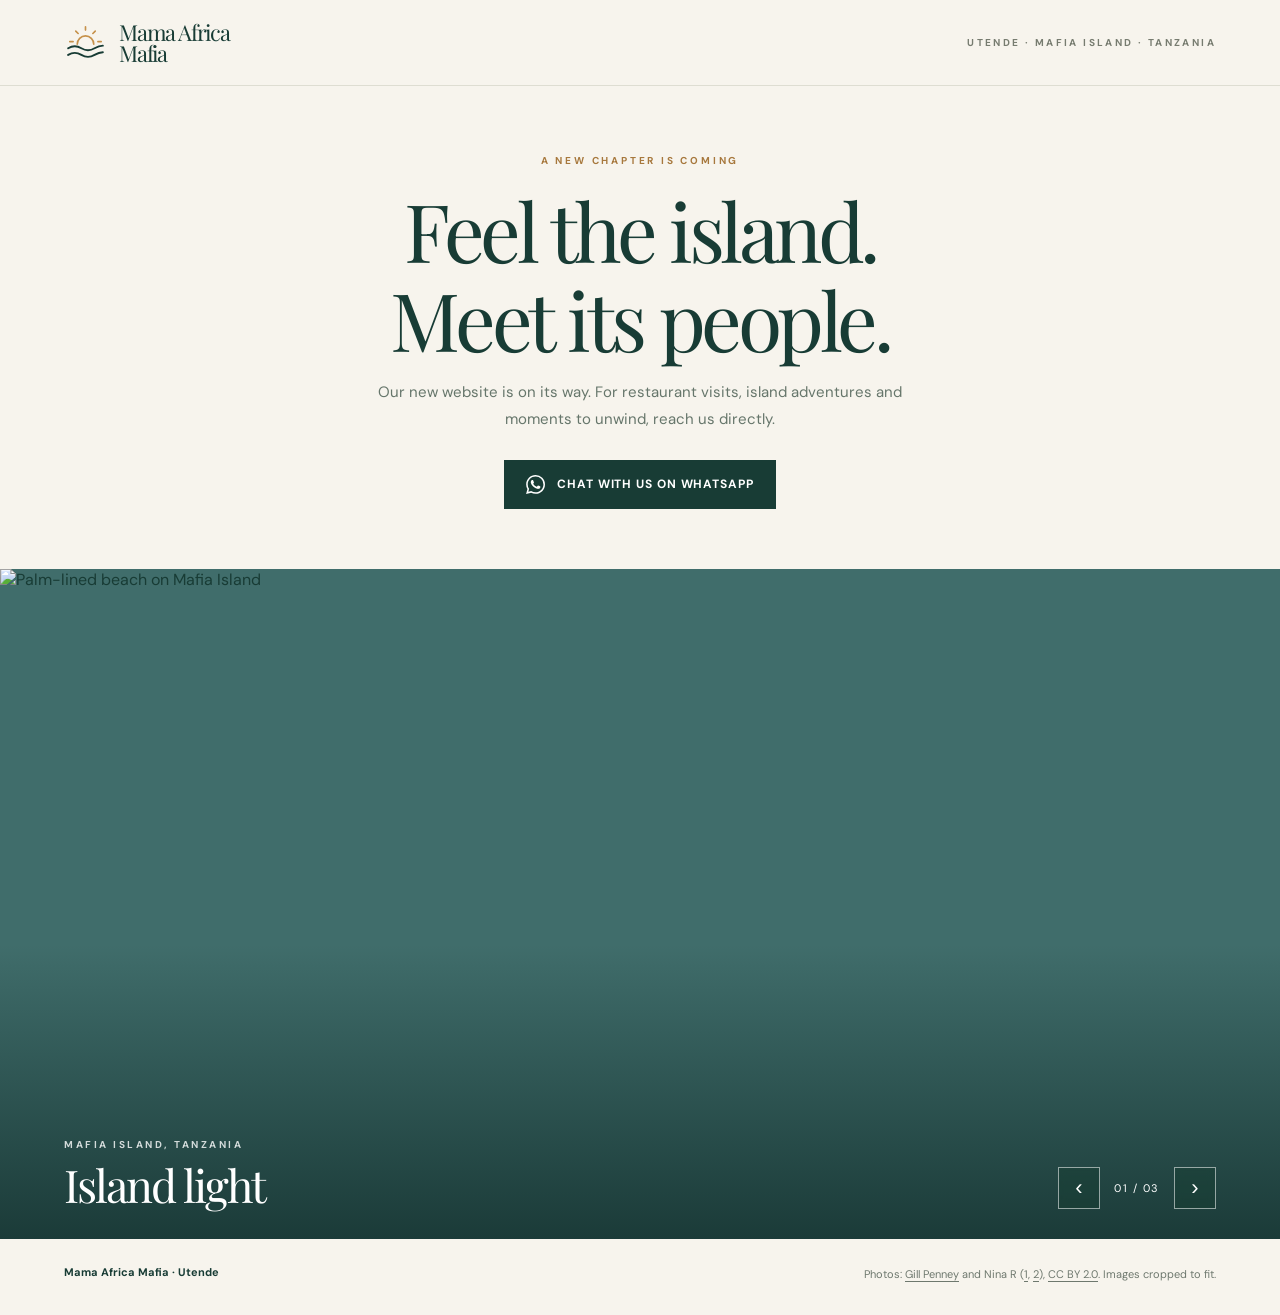
==== index.html @ 669df785 "Refresh coming soon page with Mafia Island gallery" ====
<!doctype html>
<html lang="en"><head>
  <meta charset="utf-8">
  <meta name="viewport" content="width=device-width, initial-scale=1">
  <meta name="theme-color" content="#f7f4ed">
  <meta name="description" content="Mama Africa Mafia is coming soon. Discover a warmer welcome on Mafia Island and contact us directly on WhatsApp.">
  <title>Mama Africa Mafia — Coming soon</title>
  <style>
    @import url('https://fonts.googleapis.com/css2?family=DM+Sans:wght@400;500;600;700&family=Playfair+Display:wght@400;500&display=swap');
    :root{--paper:#f7f4ed;--ink:#183c35;--muted:#66766b;--gold:#c6914a}
    *{box-sizing:border-box}
    html{scroll-behavior:smooth}
    body{margin:0;background:var(--paper);color:var(--ink);font-family:'DM Sans',Arial,sans-serif}
    a{color:inherit}
    .topbar{height:86px;display:flex;align-items:center;justify-content:space-between;padding:0 clamp(22px,5vw,80px);border-bottom:1px solid #deddd2}
    .brand{display:flex;align-items:center;gap:12px;text-decoration:none}
    .brand svg{width:43px;height:43px;flex:none}
    .brand-name{font-family:'Playfair Display',Georgia,serif;font-size:22px;line-height:.92;letter-spacing:-.055em}
    .brand-name span{display:block}
    .top-note{font-size:10px;letter-spacing:.24em;font-weight:700;text-transform:uppercase;color:#777c70}
    .intro{min-height:410px;padding:68px 20px 60px;text-align:center;display:flex;flex-direction:column;align-items:center;justify-content:center}
    .eyebrow{color:#a7783d;text-transform:uppercase;letter-spacing:.28em;font-size:10px;font-weight:700}
    h1{max-width:900px;margin:19px auto 16px;font-family:'Playfair Display',Georgia,serif;font-weight:400;letter-spacing:-.055em;line-height:1.1;font-size:clamp(42px,6.3vw,84px)}
    .intro p{max-width:540px;margin:0;color:var(--muted);font-size:15px;line-height:1.75}
    .cta{display:inline-flex;align-items:center;gap:12px;margin-top:28px;background:var(--ink);color:white;text-decoration:none;padding:15px 22px;font-size:12px;font-weight:700;letter-spacing:.075em;text-transform:uppercase;transition:background .2s,transform .2s}
    .cta:hover,.cta:focus-visible{background:#2d5b4e;transform:translateY(-2px)}
    .cta svg{width:19px;height:19px;fill:currentColor}
    .gallery{position:relative;height:min(67vw,670px);min-height:430px;overflow:hidden;background:#406d6b;isolation:isolate}
    .slide{position:absolute;inset:0;opacity:0;transition:opacity 1.2s ease}
    .slide.is-active{opacity:1;z-index:1}
    .slide img{width:100%;height:100%;display:block;object-fit:cover;object-position:center 48%}
    .slide:first-child img{object-position:center 58%}
    .slide:nth-child(2) img{object-position:center 48%}
    .slide:nth-child(3) img{object-position:center 52%}
    .gallery:after{content:"";position:absolute;z-index:2;inset:0;pointer-events:none;background:linear-gradient(180deg,transparent 56%,rgba(4,28,25,.62) 100%)}
    .gallery-bottom{position:absolute;z-index:3;left:clamp(22px,5vw,80px);right:clamp(22px,5vw,80px);bottom:30px;display:flex;align-items:end;justify-content:space-between;gap:20px;color:white}
    .caption-label{display:block;font-size:10px;text-transform:uppercase;letter-spacing:.25em;font-weight:700;opacity:.8;margin-bottom:9px}
    .caption-title{font-family:'Playfair Display',Georgia,serif;font-size:clamp(25px,4vw,45px);line-height:1.08;letter-spacing:-.045em}
    .controls{display:flex;align-items:center;gap:10px}
    .controls button{border:1px solid #ffffff8a;background:#12392c50;color:white;backdrop-filter:blur(4px);cursor:pointer;width:42px;height:42px;display:grid;place-items:center;font-size:22px;line-height:1;transition:background .2s}
    .controls button:hover,.controls button:focus-visible{background:#fff;color:var(--ink)}
    .count{font-size:11px;letter-spacing:.14em;min-width:54px;text-align:center}
    .footer{padding:26px clamp(22px,5vw,80px) 31px;display:flex;justify-content:space-between;gap:16px;flex-wrap:wrap;font-size:11px;color:#6e786e}
    .footer strong{color:var(--ink);font-weight:700}
    .credits{max-width:720px;text-align:right;line-height:1.7}
    .credits a{text-decoration:underline;text-underline-offset:3px}
    @media(max-width:650px){.topbar{height:74px}.brand svg{width:37px;height:37px}.brand-name{font-size:19px}.top-note{display:none}.intro{min-height:380px;padding:54px 22px}.intro p{font-size:14px}.gallery{height:55vh;min-height:390px}.gallery-bottom{bottom:22px}.controls{gap:5px}.controls button{width:36px;height:36px}.count{min-width:43px}.footer{padding-block:22px}.credits{text-align:left}}
    @media(prefers-reduced-motion:reduce){html{scroll-behavior:auto}.slide,.cta{transition:none}}
  </style>
</head>
<body>
  <header class="topbar">
    <a class="brand" href="#top" aria-label="Mama Africa Mafia home">
      <svg viewBox="0 0 52 52" aria-hidden="true" fill="none" xmlns="http://www.w3.org/2000/svg">
        <path d="M26 7v4M14.2 12.2l2.9 2.9M37.8 12.2l-2.9 2.9M7 25h4M41 25h4" stroke="#C6914A" stroke-width="2" stroke-linecap="round"></path>
        <path d="M16 28a10 10 0 0 1 20 0" stroke="#C6914A" stroke-width="2" stroke-linecap="round"></path>
        <path d="M5 33c5.3-3.2 10.7-3.2 16 0s10.7 3.2 16 0 8.7-3.2 10-3.2M5 41c5.3-3.2 10.7-3.2 16 0s10.7 3.2 16 0 8.7-3.2 10-3.2" stroke="#183C35" stroke-width="2.3" stroke-linecap="round"></path>
      </svg>
      <span class="brand-name"><span>Mama Africa</span><span>Mafia</span></span>
    </a>
    <div class="top-note">Utende · Mafia Island · Tanzania</div>
  </header>
  <main id="top">
    <section class="intro" aria-labelledby="main-title">
      <span class="eyebrow">A new chapter is coming</span>
      <h1 id="main-title">Feel the island.<br>Meet its people.</h1>
      <p>Our new website is on its way. For restaurant visits, island adventures and moments to unwind, reach us directly.</p>
      <a class="cta" href="https://wa.me/255692844498?text=Hello%20Mama%20Africa%20Mafia%2C%20I%27d%20like%20to%20know%20more." target="_blank" rel="noopener noreferrer">
        <svg viewBox="0 0 24 24" aria-hidden="true"><path d="M20.52 3.48A11.83 11.83 0 0 0 12.1 0C5.55 0 .22 5.33.22 11.88c0 2.09.55 4.13 1.59 5.93L.12 24l6.34-1.66a11.9 11.9 0 0 0 5.64 1.43h.01c6.55 0 11.88-5.33 11.88-11.88 0-3.17-1.24-6.15-3.47-8.4ZM12.1 21.75h-.01a9.9 9.9 0 0 1-5.04-1.38l-.36-.21-3.76.99 1-3.67-.24-.38a9.86 9.86 0 0 1-1.51-5.22c0-5.47 4.45-9.92 9.93-9.92a9.85 9.85 0 0 1 7.02 2.91 9.85 9.85 0 0 1 2.9 7.02c0 5.47-4.45 9.92-9.93 9.92Zm5.45-7.43c-.3-.15-1.77-.87-2.05-.97-.27-.1-.47-.15-.67.15-.2.3-.77.97-.95 1.17-.18.2-.35.22-.65.07-.3-.15-1.26-.46-2.4-1.46-.89-.79-1.49-1.77-1.67-2.07-.18-.3-.02-.46.14-.61.14-.14.3-.35.45-.52.15-.18.2-.3.3-.5.1-.2.05-.38-.02-.53-.08-.15-.67-1.62-.92-2.22-.24-.58-.49-.5-.67-.51l-.57-.01c-.2 0-.52.08-.79.38s-1.04 1.02-1.04 2.49 1.07 2.89 1.22 3.09c.15.2 2.1 3.21 5.1 4.5.71.31 1.27.49 1.7.63.71.23 1.36.2 1.87.12.57-.08 1.77-.72 2.02-1.42.25-.7.25-1.3.18-1.42-.08-.13-.28-.2-.58-.35Z"></path></svg>
        Chat with us on WhatsApp
      </a>
    </section>
    <section class="gallery" aria-label="Mafia Island photo gallery" id="gallery">
      <div class="slide is-active"><img src="https://thumb.wikimedia.org/wikipedia/commons/thumb/2/26/Mafia_Island%2C_Tanzania.jpg/1280px-Mafia_Island%2C_Tanzania.jpg" alt="Palm-lined beach on Mafia Island" fetchpriority="high"></div>
      <div class="slide"><img src="https://thumb.wikimedia.org/wikipedia/commons/thumb/2/2e/Mafia_Island_%2851554991378%29.jpg/1280px-Mafia_Island_%2851554991378%29.jpg" alt="Coast of Mafia Island at Chole Shamba" loading="lazy"></div>
      <div class="slide"><img src="https://thumb.wikimedia.org/wikipedia/commons/thumb/e/e7/Mafia_Island%2C_Tanzania_%2851555487539%29.jpg/1280px-Mafia_Island%2C_Tanzania_%2851555487539%29.jpg" alt="Landscape on Mafia Island" loading="lazy"></div>
      <div class="gallery-bottom">
        <div><span class="caption-label">Mafia Island, Tanzania</span><span class="caption-title" id="slide-caption">Island light</span></div>
        <div class="controls" aria-label="Photo controls"><button type="button" id="prev" aria-label="Previous photo">‹</button><span class="count" id="slide-count">01 / 03</span><button type="button" id="next" aria-label="Next photo">›</button></div>
      </div>
    </section>
  </main>
  <footer class="footer">
    <strong>Mama Africa Mafia · Utende</strong>
    <span class="credits">Photos: <a href="https://commons.wikimedia.org/wiki/File:Mafia_Island,_Tanzania.jpg" target="_blank" rel="noopener noreferrer">Gill Penney</a> and Nina R (<a href="https://commons.wikimedia.org/wiki/File:Mafia_Island_(51554991378).jpg" target="_blank" rel="noopener noreferrer">1</a>, <a href="https://commons.wikimedia.org/wiki/File:Mafia_Island,_Tanzania_(51555487539).jpg" target="_blank" rel="noopener noreferrer">2</a>), <a href="https://creativecommons.org/licenses/by/2.0/" target="_blank" rel="noopener noreferrer">CC BY 2.0</a>. Images cropped to fit.</span>
  </footer>
  <script>
    const slides = [...document.querySelectorAll('.slide')];
    const titles = ['Island light', 'A place to slow down', 'The island awaits'];
    const caption = document.getElementById('slide-caption');
    const count = document.getElementById('slide-count');
    const gallery = document.getElementById('gallery');
    let current = 0;
    let timer;
    function show(index) {
      current = (index + slides.length) % slides.length;
      slides.forEach((slide, i) => slide.classList.toggle('is-active', i === current));
      caption.textContent = titles[current];
      count.textContent = `${String(current + 1).padStart(2, '0')} / 03`;
    }
    function play() {
      clearInterval(timer);
      if (!window.matchMedia('(prefers-reduced-motion: reduce)').matches && !document.hidden) timer = setInterval(() => show(current + 1), 5500);
    }
    document.getElementById('prev').addEventListener('click', () => { show(current - 1); play(); });
    document.getElementById('next').addEventListener('click', () => { show(current + 1); play(); });
    gallery.addEventListener('mouseenter', () => clearInterval(timer));
    gallery.addEventListener('mouseleave', play);
    document.addEventListener('visibilitychange', play);
    play();
  </script>


</body></html>
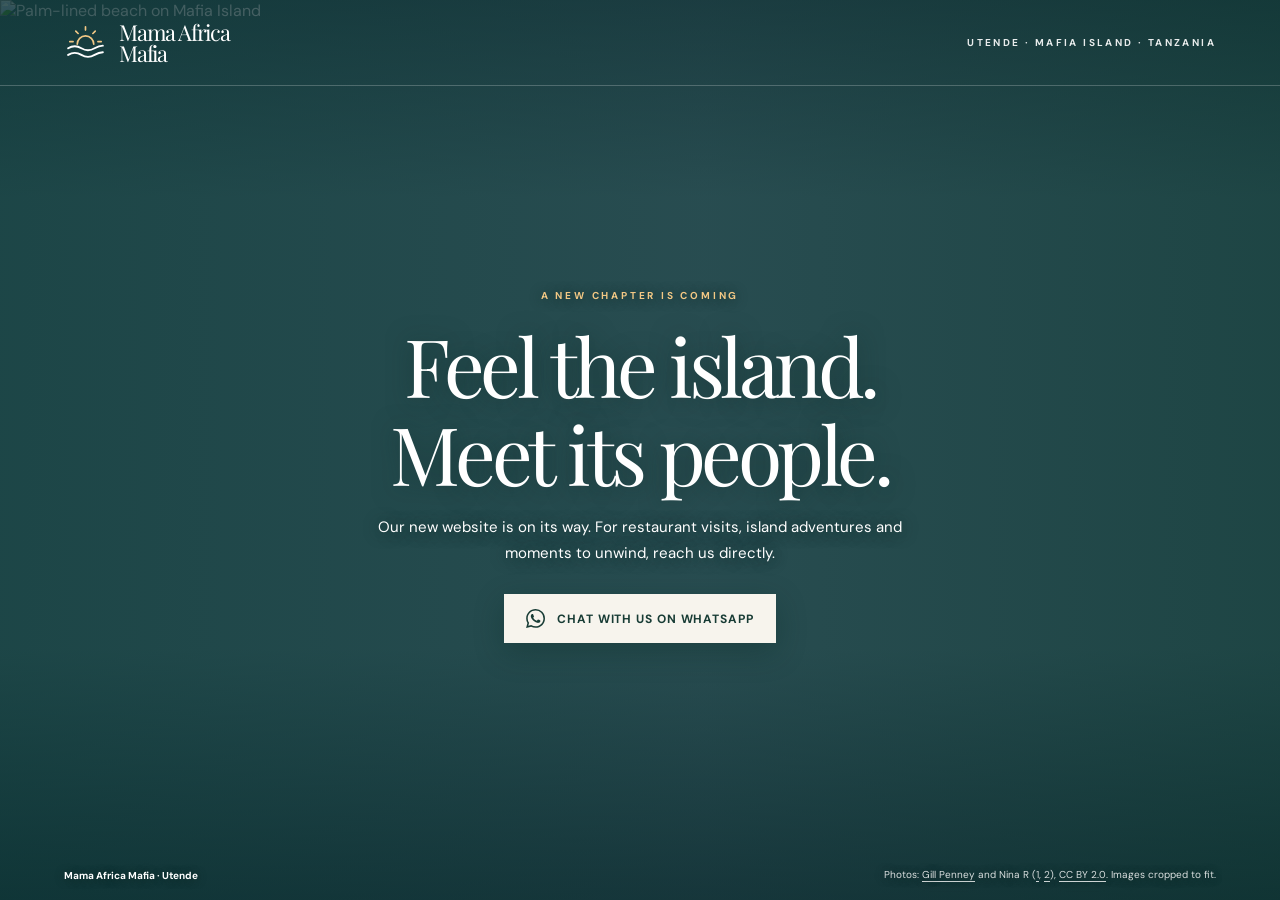
==== commit 4cca181d: "Place coming soon text over fullscreen island photos" ====
--- a/index.html
+++ b/index.html
@@ -7,48 +7,47 @@
   <title>Mama Africa Mafia — Coming soon</title>
   <style>
     @import url('https://fonts.googleapis.com/css2?family=DM+Sans:wght@400;500;600;700&family=Playfair+Display:wght@400;500&display=swap');
-    :root{--paper:#f7f4ed;--ink:#183c35;--muted:#66766b;--gold:#c6914a}
+    :root{--paper:#f7f4ed;--ink:#183c35;--gold:#c6914a}
     *{box-sizing:border-box}
-    html{scroll-behavior:smooth}
-    body{margin:0;background:var(--paper);color:var(--ink);font-family:'DM Sans',Arial,sans-serif}
+    html,body{height:100%;overflow:hidden}
+    body{margin:0;background:#183c35;color:#fff;font-family:'DM Sans',Arial,sans-serif}
     a{color:inherit}
-    .topbar{height:86px;display:flex;align-items:center;justify-content:space-between;padding:0 clamp(22px,5vw,80px);border-bottom:1px solid #deddd2}
+    .page{position:relative;height:100vh;height:100dvh;min-height:0;overflow:hidden;isolation:isolate}
+    .topbar{position:absolute;z-index:4;top:0;left:0;right:0;height:86px;display:flex;align-items:center;justify-content:space-between;padding:0 clamp(22px,5vw,80px);border-bottom:1px solid #ffffff38}
     .brand{display:flex;align-items:center;gap:12px;text-decoration:none}
     .brand svg{width:43px;height:43px;flex:none}
+    .brand svg path{stroke:#fff}
+    .brand svg path:nth-child(-n+2){stroke:#f2c885}
     .brand-name{font-family:'Playfair Display',Georgia,serif;font-size:22px;line-height:.92;letter-spacing:-.055em}
     .brand-name span{display:block}
-    .top-note{font-size:10px;letter-spacing:.24em;font-weight:700;text-transform:uppercase;color:#777c70}
-    .intro{min-height:410px;padding:68px 20px 60px;text-align:center;display:flex;flex-direction:column;align-items:center;justify-content:center}
-    .eyebrow{color:#a7783d;text-transform:uppercase;letter-spacing:.28em;font-size:10px;font-weight:700}
-    h1{max-width:900px;margin:19px auto 16px;font-family:'Playfair Display',Georgia,serif;font-weight:400;letter-spacing:-.055em;line-height:1.1;font-size:clamp(42px,6.3vw,84px)}
-    .intro p{max-width:540px;margin:0;color:var(--muted);font-size:15px;line-height:1.75}
-    .cta{display:inline-flex;align-items:center;gap:12px;margin-top:28px;background:var(--ink);color:white;text-decoration:none;padding:15px 22px;font-size:12px;font-weight:700;letter-spacing:.075em;text-transform:uppercase;transition:background .2s,transform .2s}
-    .cta:hover,.cta:focus-visible{background:#2d5b4e;transform:translateY(-2px)}
+    .top-note{font-size:10px;letter-spacing:.24em;font-weight:700;text-transform:uppercase;color:#fff;opacity:.9}
+    .intro{position:absolute;z-index:3;inset:86px 0 54px;padding:20px;display:flex;flex-direction:column;align-items:center;justify-content:center;text-align:center}
+    .eyebrow{color:#f2c885;text-transform:uppercase;letter-spacing:.28em;font-size:10px;font-weight:700;text-shadow:0 1px 12px #102a26}
+    h1{max-width:900px;margin:19px auto 16px;font-family:'Playfair Display',Georgia,serif;font-weight:400;letter-spacing:-.055em;line-height:1.1;font-size:clamp(42px,6.3vw,84px);text-shadow:0 2px 24px #102a2680}
+    .intro p{max-width:540px;margin:0;color:#fff;font-size:15px;line-height:1.75;text-shadow:0 1px 15px #102a26}
+    .cta{display:inline-flex;align-items:center;gap:12px;margin-top:28px;background:var(--paper);color:var(--ink);text-decoration:none;padding:15px 22px;font-size:12px;font-weight:700;letter-spacing:.075em;text-transform:uppercase;transition:background .2s,transform .2s;box-shadow:0 9px 30px #09292455}
+    .cta:hover,.cta:focus-visible{background:#fff;transform:translateY(-2px)}
     .cta svg{width:19px;height:19px;fill:currentColor}
-    .gallery{position:relative;height:min(67vw,670px);min-height:430px;overflow:hidden;background:#406d6b;isolation:isolate}
+    .gallery{position:absolute;inset:0;z-index:0;overflow:hidden;background:#406d6b}
     .slide{position:absolute;inset:0;opacity:0;transition:opacity 1.2s ease}
     .slide.is-active{opacity:1;z-index:1}
     .slide img{width:100%;height:100%;display:block;object-fit:cover;object-position:center 48%}
     .slide:first-child img{object-position:center 58%}
     .slide:nth-child(2) img{object-position:center 48%}
     .slide:nth-child(3) img{object-position:center 52%}
-    .gallery:after{content:"";position:absolute;z-index:2;inset:0;pointer-events:none;background:linear-gradient(180deg,transparent 56%,rgba(4,28,25,.62) 100%)}
-    .gallery-bottom{position:absolute;z-index:3;left:clamp(22px,5vw,80px);right:clamp(22px,5vw,80px);bottom:30px;display:flex;align-items:end;justify-content:space-between;gap:20px;color:white}
-    .caption-label{display:block;font-size:10px;text-transform:uppercase;letter-spacing:.25em;font-weight:700;opacity:.8;margin-bottom:9px}
-    .caption-title{font-family:'Playfair Display',Georgia,serif;font-size:clamp(25px,4vw,45px);line-height:1.08;letter-spacing:-.045em}
-    .controls{display:flex;align-items:center;gap:10px}
-    .controls button{border:1px solid #ffffff8a;background:#12392c50;color:white;backdrop-filter:blur(4px);cursor:pointer;width:42px;height:42px;display:grid;place-items:center;font-size:22px;line-height:1;transition:background .2s}
-    .controls button:hover,.controls button:focus-visible{background:#fff;color:var(--ink)}
-    .count{font-size:11px;letter-spacing:.14em;min-width:54px;text-align:center}
-    .footer{padding:26px clamp(22px,5vw,80px) 31px;display:flex;justify-content:space-between;gap:16px;flex-wrap:wrap;font-size:11px;color:#6e786e}
-    .footer strong{color:var(--ink);font-weight:700}
-    .credits{max-width:720px;text-align:right;line-height:1.7}
+    .gallery:after{content:"";position:absolute;z-index:2;inset:0;pointer-events:none;background:linear-gradient(90deg,#082f32a1,#102c3680 55%,#092d2d9e),linear-gradient(180deg,#06242470,transparent 22%,transparent 72%,#0624249e)}
+    .footer{position:absolute;z-index:4;bottom:0;left:0;right:0;padding:13px clamp(22px,5vw,80px) 18px;display:flex;justify-content:space-between;align-items:end;gap:16px;flex-wrap:wrap;font-size:10px;color:#ffffffd9;text-shadow:0 1px 9px #102a26}
+    .footer strong{color:#fff;font-weight:700}
+    .credits{max-width:720px;text-align:right;line-height:1.5}
     .credits a{text-decoration:underline;text-underline-offset:3px}
-    @media(max-width:650px){.topbar{height:74px}.brand svg{width:37px;height:37px}.brand-name{font-size:19px}.top-note{display:none}.intro{min-height:380px;padding:54px 22px}.intro p{font-size:14px}.gallery{height:55vh;min-height:390px}.gallery-bottom{bottom:22px}.controls{gap:5px}.controls button{width:36px;height:36px}.count{min-width:43px}.footer{padding-block:22px}.credits{text-align:left}}
-    @media(prefers-reduced-motion:reduce){html{scroll-behavior:auto}.slide,.cta{transition:none}}
+    @media(max-width:650px){.topbar{height:72px}.brand svg{width:37px;height:37px}.brand-name{font-size:19px}.top-note{display:none}.intro{inset:72px 0 74px;padding:16px 22px}.intro p{font-size:14px}.cta{font-size:11px;padding:14px 16px}.slide img{object-position:58% center}.footer{padding:10px 20px 15px;font-size:9px;gap:5px}.credits{text-align:left}}
+    @media(max-height:650px){.topbar{height:66px}.intro{inset:66px 0 54px}.eyebrow{font-size:9px}h1{font-size:clamp(34px,6vw,62px);margin:10px auto}.intro p{font-size:13px;line-height:1.5}.cta{margin-top:16px;padding:11px 15px}.footer{font-size:9px;padding-bottom:10px}}
+    @media(max-height:520px){.footer{display:none}.intro{inset:60px 0 0}h1{font-size:clamp(30px,5vw,50px)}}
+    @media(prefers-reduced-motion:reduce){.slide,.cta{transition:none}}
   </style>
 </head>
 <body>
+  <div class="page">
   <header class="topbar">
     <a class="brand" href="#top" aria-label="Mama Africa Mafia home">
       <svg viewBox="0 0 52 52" aria-hidden="true" fill="none" xmlns="http://www.w3.org/2000/svg">
@@ -72,40 +71,27 @@
     </section>
     <section class="gallery" aria-label="Mafia Island photo gallery" id="gallery">
       <div class="slide is-active"><img src="https://thumb.wikimedia.org/wikipedia/commons/thumb/2/26/Mafia_Island%2C_Tanzania.jpg/1280px-Mafia_Island%2C_Tanzania.jpg" alt="Palm-lined beach on Mafia Island" fetchpriority="high"></div>
-      <div class="slide"><img src="https://thumb.wikimedia.org/wikipedia/commons/thumb/2/2e/Mafia_Island_%2851554991378%29.jpg/1280px-Mafia_Island_%2851554991378%29.jpg" alt="Coast of Mafia Island at Chole Shamba" loading="lazy"></div>
-      <div class="slide"><img src="https://thumb.wikimedia.org/wikipedia/commons/thumb/e/e7/Mafia_Island%2C_Tanzania_%2851555487539%29.jpg/1280px-Mafia_Island%2C_Tanzania_%2851555487539%29.jpg" alt="Landscape on Mafia Island" loading="lazy"></div>
-      <div class="gallery-bottom">
-        <div><span class="caption-label">Mafia Island, Tanzania</span><span class="caption-title" id="slide-caption">Island light</span></div>
-        <div class="controls" aria-label="Photo controls"><button type="button" id="prev" aria-label="Previous photo">‹</button><span class="count" id="slide-count">01 / 03</span><button type="button" id="next" aria-label="Next photo">›</button></div>
-      </div>
+      <div class="slide"><img src="https://thumb.wikimedia.org/wikipedia/commons/thumb/2/2e/Mafia_Island_%2851554991378%29.jpg/1280px-Mafia_Island_%2851554991378%29.jpg" alt="Coast of Mafia Island at Chole Shamba" loading="eager"></div>
+      <div class="slide"><img src="https://thumb.wikimedia.org/wikipedia/commons/thumb/e/e7/Mafia_Island%2C_Tanzania_%2851555487539%29.jpg/1280px-Mafia_Island%2C_Tanzania_%2851555487539%29.jpg" alt="Landscape on Mafia Island" loading="eager"></div>
     </section>
   </main>
   <footer class="footer">
     <strong>Mama Africa Mafia · Utende</strong>
     <span class="credits">Photos: <a href="https://commons.wikimedia.org/wiki/File:Mafia_Island,_Tanzania.jpg" target="_blank" rel="noopener noreferrer">Gill Penney</a> and Nina R (<a href="https://commons.wikimedia.org/wiki/File:Mafia_Island_(51554991378).jpg" target="_blank" rel="noopener noreferrer">1</a>, <a href="https://commons.wikimedia.org/wiki/File:Mafia_Island,_Tanzania_(51555487539).jpg" target="_blank" rel="noopener noreferrer">2</a>), <a href="https://creativecommons.org/licenses/by/2.0/" target="_blank" rel="noopener noreferrer">CC BY 2.0</a>. Images cropped to fit.</span>
   </footer>
+  </div>
   <script>
     const slides = [...document.querySelectorAll('.slide')];
-    const titles = ['Island light', 'A place to slow down', 'The island awaits'];
-    const caption = document.getElementById('slide-caption');
-    const count = document.getElementById('slide-count');
-    const gallery = document.getElementById('gallery');
     let current = 0;
     let timer;
     function show(index) {
       current = (index + slides.length) % slides.length;
       slides.forEach((slide, i) => slide.classList.toggle('is-active', i === current));
-      caption.textContent = titles[current];
-      count.textContent = `${String(current + 1).padStart(2, '0')} / 03`;
     }
     function play() {
       clearInterval(timer);
       if (!window.matchMedia('(prefers-reduced-motion: reduce)').matches && !document.hidden) timer = setInterval(() => show(current + 1), 5500);
     }
-    document.getElementById('prev').addEventListener('click', () => { show(current - 1); play(); });
-    document.getElementById('next').addEventListener('click', () => { show(current + 1); play(); });
-    gallery.addEventListener('mouseenter', () => clearInterval(timer));
-    gallery.addEventListener('mouseleave', play);
     document.addEventListener('visibilitychange', play);
     play();
   </script>
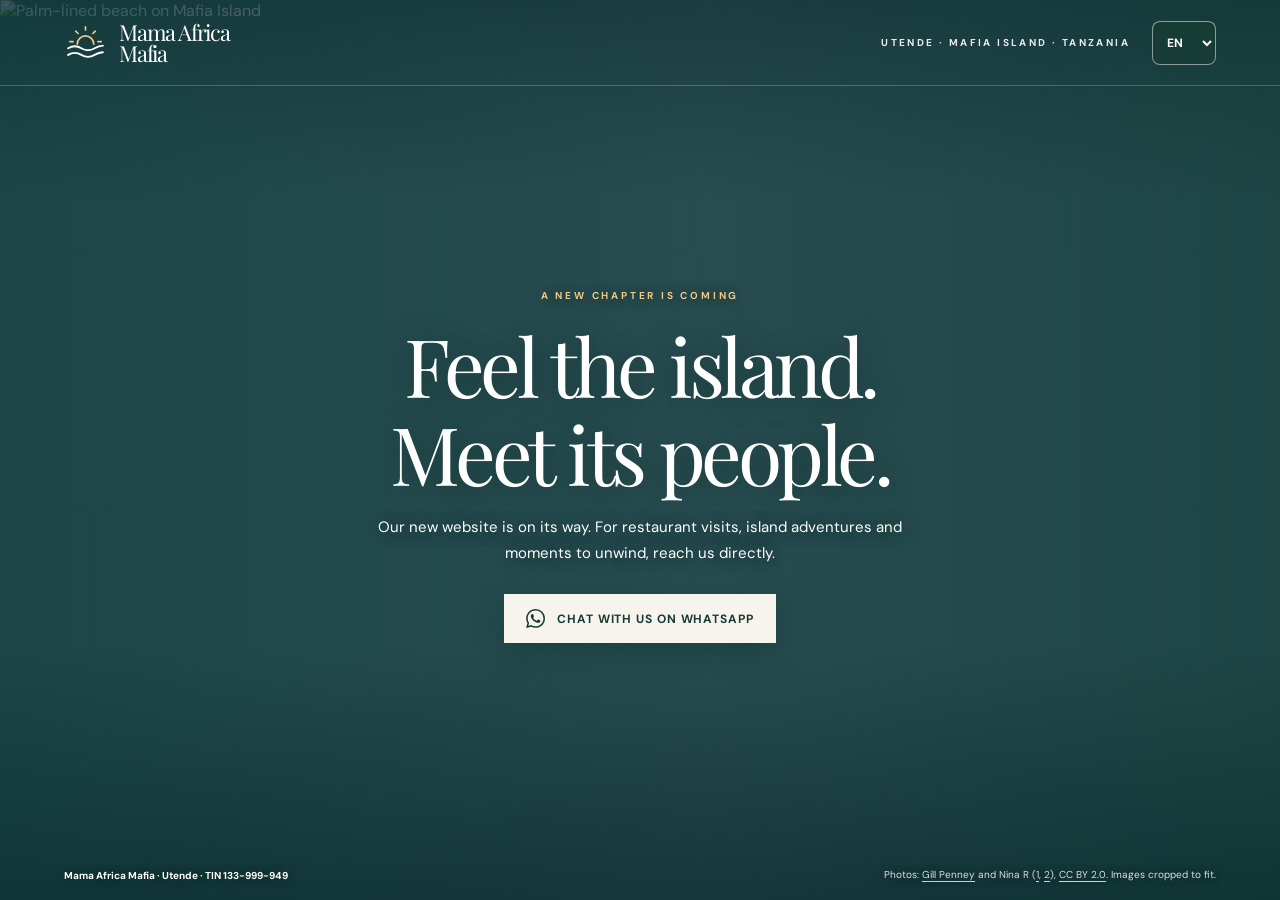
==== commit 23c1b537: "Localize index.html and show Mama Africa TIN" ====
--- a/index.html
+++ b/index.html
@@ -1,100 +1,167 @@
-<!doctype html>
-<html lang="en"><head>
-  <meta charset="utf-8">
-  <meta name="viewport" content="width=device-width, initial-scale=1">
-  <meta name="theme-color" content="#f7f4ed">
-  <meta name="description" content="Mama Africa Mafia is coming soon. Discover a warmer welcome on Mafia Island and contact us directly on WhatsApp.">
-  <title>Mama Africa Mafia — Coming soon</title>
-  <style>
-    @import url('https://fonts.googleapis.com/css2?family=DM+Sans:wght@400;500;600;700&family=Playfair+Display:wght@400;500&display=swap');
-    :root{--paper:#f7f4ed;--ink:#183c35;--gold:#c6914a}
-    *{box-sizing:border-box}
-    html,body{height:100%;overflow:hidden}
-    body{margin:0;background:#183c35;color:#fff;font-family:'DM Sans',Arial,sans-serif}
-    a{color:inherit}
-    .page{position:relative;height:100vh;height:100dvh;min-height:0;overflow:hidden;isolation:isolate}
-    .topbar{position:absolute;z-index:4;top:0;left:0;right:0;height:86px;display:flex;align-items:center;justify-content:space-between;padding:0 clamp(22px,5vw,80px);border-bottom:1px solid #ffffff38}
-    .brand{display:flex;align-items:center;gap:12px;text-decoration:none}
-    .brand svg{width:43px;height:43px;flex:none}
-    .brand svg path{stroke:#fff}
-    .brand svg path:nth-child(-n+2){stroke:#f2c885}
-    .brand-name{font-family:'Playfair Display',Georgia,serif;font-size:22px;line-height:.92;letter-spacing:-.055em}
-    .brand-name span{display:block}
-    .top-note{font-size:10px;letter-spacing:.24em;font-weight:700;text-transform:uppercase;color:#fff;opacity:.9}
-    .intro{position:absolute;z-index:3;inset:86px 0 54px;padding:20px;display:flex;flex-direction:column;align-items:center;justify-content:center;text-align:center}
-    .eyebrow{color:#f2c885;text-transform:uppercase;letter-spacing:.28em;font-size:10px;font-weight:700;text-shadow:0 1px 12px #102a26}
-    h1{max-width:900px;margin:19px auto 16px;font-family:'Playfair Display',Georgia,serif;font-weight:400;letter-spacing:-.055em;line-height:1.1;font-size:clamp(42px,6.3vw,84px);text-shadow:0 2px 24px #102a2680}
-    .intro p{max-width:540px;margin:0;color:#fff;font-size:15px;line-height:1.75;text-shadow:0 1px 15px #102a26}
-    .cta{display:inline-flex;align-items:center;gap:12px;margin-top:28px;background:var(--paper);color:var(--ink);text-decoration:none;padding:15px 22px;font-size:12px;font-weight:700;letter-spacing:.075em;text-transform:uppercase;transition:background .2s,transform .2s;box-shadow:0 9px 30px #09292455}
-    .cta:hover,.cta:focus-visible{background:#fff;transform:translateY(-2px)}
-    .cta svg{width:19px;height:19px;fill:currentColor}
-    .gallery{position:absolute;inset:0;z-index:0;overflow:hidden;background:#406d6b}
-    .slide{position:absolute;inset:0;opacity:0;transition:opacity 1.2s ease}
-    .slide.is-active{opacity:1;z-index:1}
-    .slide img{width:100%;height:100%;display:block;object-fit:cover;object-position:center 48%}
-    .slide:first-child img{object-position:center 58%}
-    .slide:nth-child(2) img{object-position:center 48%}
-    .slide:nth-child(3) img{object-position:center 52%}
-    .gallery:after{content:"";position:absolute;z-index:2;inset:0;pointer-events:none;background:linear-gradient(90deg,#082f32a1,#102c3680 55%,#092d2d9e),linear-gradient(180deg,#06242470,transparent 22%,transparent 72%,#0624249e)}
-    .footer{position:absolute;z-index:4;bottom:0;left:0;right:0;padding:13px clamp(22px,5vw,80px) 18px;display:flex;justify-content:space-between;align-items:end;gap:16px;flex-wrap:wrap;font-size:10px;color:#ffffffd9;text-shadow:0 1px 9px #102a26}
-    .footer strong{color:#fff;font-weight:700}
-    .credits{max-width:720px;text-align:right;line-height:1.5}
-    .credits a{text-decoration:underline;text-underline-offset:3px}
-    @media(max-width:650px){.topbar{height:72px}.brand svg{width:37px;height:37px}.brand-name{font-size:19px}.top-note{display:none}.intro{inset:72px 0 74px;padding:16px 22px}.intro p{font-size:14px}.cta{font-size:11px;padding:14px 16px}.slide img{object-position:58% center}.footer{padding:10px 20px 15px;font-size:9px;gap:5px}.credits{text-align:left}}
-    @media(max-height:650px){.topbar{height:66px}.intro{inset:66px 0 54px}.eyebrow{font-size:9px}h1{font-size:clamp(34px,6vw,62px);margin:10px auto}.intro p{font-size:13px;line-height:1.5}.cta{margin-top:16px;padding:11px 15px}.footer{font-size:9px;padding-bottom:10px}}
-    @media(max-height:520px){.footer{display:none}.intro{inset:60px 0 0}h1{font-size:clamp(30px,5vw,50px)}}
-    @media(prefers-reduced-motion:reduce){.slide,.cta{transition:none}}
-  </style>
-</head>
-<body>
-  <div class="page">
-  <header class="topbar">
-    <a class="brand" href="#top" aria-label="Mama Africa Mafia home">
-      <svg viewBox="0 0 52 52" aria-hidden="true" fill="none" xmlns="http://www.w3.org/2000/svg">
-        <path d="M26 7v4M14.2 12.2l2.9 2.9M37.8 12.2l-2.9 2.9M7 25h4M41 25h4" stroke="#C6914A" stroke-width="2" stroke-linecap="round"></path>
-        <path d="M16 28a10 10 0 0 1 20 0" stroke="#C6914A" stroke-width="2" stroke-linecap="round"></path>
-        <path d="M5 33c5.3-3.2 10.7-3.2 16 0s10.7 3.2 16 0 8.7-3.2 10-3.2M5 41c5.3-3.2 10.7-3.2 16 0s10.7 3.2 16 0 8.7-3.2 10-3.2" stroke="#183C35" stroke-width="2.3" stroke-linecap="round"></path>
-      </svg>
-      <span class="brand-name"><span>Mama Africa</span><span>Mafia</span></span>
-    </a>
-    <div class="top-note">Utende · Mafia Island · Tanzania</div>
-  </header>
-  <main id="top">
-    <section class="intro" aria-labelledby="main-title">
-      <span class="eyebrow">A new chapter is coming</span>
-      <h1 id="main-title">Feel the island.<br>Meet its people.</h1>
-      <p>Our new website is on its way. For restaurant visits, island adventures and moments to unwind, reach us directly.</p>
-      <a class="cta" href="https://wa.me/255692844498?text=Hello%20Mama%20Africa%20Mafia%2C%20I%27d%20like%20to%20know%20more." target="_blank" rel="noopener noreferrer">
-        <svg viewBox="0 0 24 24" aria-hidden="true"><path d="M20.52 3.48A11.83 11.83 0 0 0 12.1 0C5.55 0 .22 5.33.22 11.88c0 2.09.55 4.13 1.59 5.93L.12 24l6.34-1.66a11.9 11.9 0 0 0 5.64 1.43h.01c6.55 0 11.88-5.33 11.88-11.88 0-3.17-1.24-6.15-3.47-8.4ZM12.1 21.75h-.01a9.9 9.9 0 0 1-5.04-1.38l-.36-.21-3.76.99 1-3.67-.24-.38a9.86 9.86 0 0 1-1.51-5.22c0-5.47 4.45-9.92 9.93-9.92a9.85 9.85 0 0 1 7.02 2.91 9.85 9.85 0 0 1 2.9 7.02c0 5.47-4.45 9.92-9.93 9.92Zm5.45-7.43c-.3-.15-1.77-.87-2.05-.97-.27-.1-.47-.15-.67.15-.2.3-.77.97-.95 1.17-.18.2-.35.22-.65.07-.3-.15-1.26-.46-2.4-1.46-.89-.79-1.49-1.77-1.67-2.07-.18-.3-.02-.46.14-.61.14-.14.3-.35.45-.52.15-.18.2-.3.3-.5.1-.2.05-.38-.02-.53-.08-.15-.67-1.62-.92-2.22-.24-.58-.49-.5-.67-.51l-.57-.01c-.2 0-.52.08-.79.38s-1.04 1.02-1.04 2.49 1.07 2.89 1.22 3.09c.15.2 2.1 3.21 5.1 4.5.71.31 1.27.49 1.7.63.71.23 1.36.2 1.87.12.57-.08 1.77-.72 2.02-1.42.25-.7.25-1.3.18-1.42-.08-.13-.28-.2-.58-.35Z"></path></svg>
-        Chat with us on WhatsApp
-      </a>
-    </section>
-    <section class="gallery" aria-label="Mafia Island photo gallery" id="gallery">
-      <div class="slide is-active"><img src="https://thumb.wikimedia.org/wikipedia/commons/thumb/2/26/Mafia_Island%2C_Tanzania.jpg/1280px-Mafia_Island%2C_Tanzania.jpg" alt="Palm-lined beach on Mafia Island" fetchpriority="high"></div>
-      <div class="slide"><img src="https://thumb.wikimedia.org/wikipedia/commons/thumb/2/2e/Mafia_Island_%2851554991378%29.jpg/1280px-Mafia_Island_%2851554991378%29.jpg" alt="Coast of Mafia Island at Chole Shamba" loading="eager"></div>
-      <div class="slide"><img src="https://thumb.wikimedia.org/wikipedia/commons/thumb/e/e7/Mafia_Island%2C_Tanzania_%2851555487539%29.jpg/1280px-Mafia_Island%2C_Tanzania_%2851555487539%29.jpg" alt="Landscape on Mafia Island" loading="eager"></div>
-    </section>
-  </main>
-  <footer class="footer">
-    <strong>Mama Africa Mafia · Utende</strong>
-    <span class="credits">Photos: <a href="https://commons.wikimedia.org/wiki/File:Mafia_Island,_Tanzania.jpg" target="_blank" rel="noopener noreferrer">Gill Penney</a> and Nina R (<a href="https://commons.wikimedia.org/wiki/File:Mafia_Island_(51554991378).jpg" target="_blank" rel="noopener noreferrer">1</a>, <a href="https://commons.wikimedia.org/wiki/File:Mafia_Island,_Tanzania_(51555487539).jpg" target="_blank" rel="noopener noreferrer">2</a>), <a href="https://creativecommons.org/licenses/by/2.0/" target="_blank" rel="noopener noreferrer">CC BY 2.0</a>. Images cropped to fit.</span>
-  </footer>
-  </div>
-  <script>
-    const slides = [...document.querySelectorAll('.slide')];
-    let current = 0;
-    let timer;
-    function show(index) {
-      current = (index + slides.length) % slides.length;
-      slides.forEach((slide, i) => slide.classList.toggle('is-active', i === current));
-    }
-    function play() {
-      clearInterval(timer);
-      if (!window.matchMedia('(prefers-reduced-motion: reduce)').matches && !document.hidden) timer = setInterval(() => show(current + 1), 5500);
-    }
-    document.addEventListener('visibilitychange', play);
-    play();
-  </script>
-
-
-</body></html>
+<!doctype html>
+<html lang="en"><head>
+  <meta charset="utf-8">
+  <meta name="viewport" content="width=device-width, initial-scale=1">
+  <meta name="theme-color" content="#f7f4ed">
+  <meta name="description" content="Mama Africa Mafia is coming soon. Discover a warmer welcome on Mafia Island and contact us directly on WhatsApp.">
+  <title>Mama Africa Mafia — Coming soon</title>
+  <style>
+    @import url('https://fonts.googleapis.com/css2?family=DM+Sans:wght@400;500;600;700&family=Playfair+Display:wght@400;500&display=swap');
+    :root{--paper:#f7f4ed;--ink:#183c35;--gold:#c6914a}
+    *{box-sizing:border-box}
+    html,body{height:100%;overflow:hidden}
+    body{margin:0;background:#183c35;color:#fff;font-family:'DM Sans',Arial,sans-serif}
+    a{color:inherit}
+    .page{position:relative;height:100vh;height:100dvh;min-height:0;overflow:hidden;isolation:isolate}
+    .topbar{position:absolute;z-index:4;top:0;left:0;right:0;height:86px;display:flex;align-items:center;justify-content:space-between;padding:0 clamp(22px,5vw,80px);border-bottom:1px solid #ffffff38}
+    .brand{display:flex;align-items:center;gap:12px;text-decoration:none}
+    .brand svg{width:43px;height:43px;flex:none}
+    .brand svg path{stroke:#fff}
+    .brand svg path:nth-child(-n+2){stroke:#f2c885}
+    .brand-name{font-family:'Playfair Display',Georgia,serif;font-size:22px;line-height:.92;letter-spacing:-.055em}
+    .brand-name span{display:block}
+    .top-note{font-size:10px;letter-spacing:.24em;font-weight:700;text-transform:uppercase;color:#fff;opacity:.9}
+    .top-actions{display:flex;align-items:center;gap:22px}
+    .language-picker select{min-width:64px;min-height:44px;padding:8px 10px;border:1px solid #ffffff80;border-radius:8px;background:#183c35dd;color:#fff;font:700 12px 'DM Sans',Arial,sans-serif;cursor:pointer}
+    .language-picker select:focus-visible{outline:3px solid #f2c885;outline-offset:3px}
+    .visually-hidden{position:absolute;width:1px;height:1px;padding:0;margin:-1px;overflow:hidden;clip:rect(0,0,0,0);white-space:nowrap;border:0}
+    .intro{position:absolute;z-index:3;inset:86px 0 54px;padding:20px;display:flex;flex-direction:column;align-items:center;justify-content:center;text-align:center}
+    .eyebrow{color:#f2c885;text-transform:uppercase;letter-spacing:.28em;font-size:10px;font-weight:700;text-shadow:0 1px 12px #102a26}
+    h1{max-width:900px;margin:19px auto 16px;font-family:'Playfair Display',Georgia,serif;font-weight:400;letter-spacing:-.055em;line-height:1.1;font-size:clamp(42px,6.3vw,84px);text-shadow:0 2px 24px #102a2680}
+    .intro p{max-width:540px;margin:0;color:#fff;font-size:15px;line-height:1.75;text-shadow:0 1px 15px #102a26}
+    .cta{display:inline-flex;align-items:center;gap:12px;margin-top:28px;background:var(--paper);color:var(--ink);text-decoration:none;padding:15px 22px;font-size:12px;font-weight:700;letter-spacing:.075em;text-transform:uppercase;transition:background .2s,transform .2s;box-shadow:0 9px 30px #09292455}
+    .cta:hover,.cta:focus-visible{background:#fff;transform:translateY(-2px)}
+    .cta svg{width:19px;height:19px;fill:currentColor}
+    .gallery{position:absolute;inset:0;z-index:0;overflow:hidden;background:#406d6b}
+    .slide{position:absolute;inset:0;opacity:0;transition:opacity 1.2s ease}
+    .slide.is-active{opacity:1;z-index:1}
+    .slide img{width:100%;height:100%;display:block;object-fit:cover;object-position:center 48%}
+    .slide:first-child img{object-position:center 58%}
+    .slide:nth-child(2) img{object-position:center 48%}
+    .slide:nth-child(3) img{object-position:center 52%}
+    .gallery:after{content:"";position:absolute;z-index:2;inset:0;pointer-events:none;background:linear-gradient(90deg,#082f32a1,#102c3680 55%,#092d2d9e),linear-gradient(180deg,#06242470,transparent 22%,transparent 72%,#0624249e)}
+    .footer{position:absolute;z-index:4;bottom:0;left:0;right:0;padding:13px clamp(22px,5vw,80px) 18px;display:flex;justify-content:space-between;align-items:end;gap:16px;flex-wrap:wrap;font-size:10px;color:#ffffffd9;text-shadow:0 1px 9px #102a26}
+    .footer strong{color:#fff;font-weight:700}
+    .credits{max-width:720px;text-align:right;line-height:1.5}
+    .credits a{text-decoration:underline;text-underline-offset:3px}
+    @media(max-width:650px){.topbar{height:72px}.brand svg{width:37px;height:37px}.brand-name{font-size:19px}.top-note{display:none}.intro{inset:72px 0 74px;padding:16px 22px}.intro p{font-size:14px}.cta{font-size:11px;padding:14px 16px}.slide img{object-position:58% center}.footer{padding:10px 20px 15px;font-size:9px;gap:5px}.credits{text-align:left}}
+    @media(max-height:650px){.topbar{height:66px}.intro{inset:66px 0 54px}.eyebrow{font-size:9px}h1{font-size:clamp(34px,6vw,62px);margin:10px auto}.intro p{font-size:13px;line-height:1.5}.cta{margin-top:16px;padding:11px 15px}.footer{font-size:9px;padding-bottom:10px}}
+    @media(max-height:520px){.footer{display:none}.intro{inset:60px 0 0}h1{font-size:clamp(30px,5vw,50px)}}
+    @media(prefers-reduced-motion:reduce){.slide,.cta{transition:none}}
+  </style>
+</head>
+<body>
+  <div class="page">
+  <header class="topbar">
+    <a class="brand" href="#top" aria-label="Mama Africa Mafia home">
+      <svg viewBox="0 0 52 52" aria-hidden="true" fill="none" xmlns="http://www.w3.org/2000/svg">
+        <path d="M26 7v4M14.2 12.2l2.9 2.9M37.8 12.2l-2.9 2.9M7 25h4M41 25h4" stroke="#C6914A" stroke-width="2" stroke-linecap="round"></path>
+        <path d="M16 28a10 10 0 0 1 20 0" stroke="#C6914A" stroke-width="2" stroke-linecap="round"></path>
+        <path d="M5 33c5.3-3.2 10.7-3.2 16 0s10.7 3.2 16 0 8.7-3.2 10-3.2M5 41c5.3-3.2 10.7-3.2 16 0s10.7 3.2 16 0 8.7-3.2 10-3.2" stroke="#183C35" stroke-width="2.3" stroke-linecap="round"></path>
+      </svg>
+      <span class="brand-name"><span>Mama Africa</span><span>Mafia</span></span>
+    </a>
+    <div class="top-actions"><div class="top-note">Utende · Mafia Island · Tanzania</div><label class="language-picker"><span class="visually-hidden">Language</span><select id="site-language" aria-label="Language"><option value="en">EN</option><option value="it">IT</option><option value="fr">FR</option><option value="de">DE</option></select></label></div>
+  </header>
+  <main id="top">
+    <section class="intro" aria-labelledby="main-title">
+      <span class="eyebrow">A new chapter is coming</span>
+      <h1 id="main-title">Feel the island.<br>Meet its people.</h1>
+      <p>Our new website is on its way. For restaurant visits, island adventures and moments to unwind, reach us directly.</p>
+      <a class="cta" href="https://wa.me/255692844498?text=Hello%20Mama%20Africa%20Mafia%2C%20I%27d%20like%20to%20know%20more." target="_blank" rel="noopener noreferrer">
+        <svg viewBox="0 0 24 24" aria-hidden="true"><path d="M20.52 3.48A11.83 11.83 0 0 0 12.1 0C5.55 0 .22 5.33.22 11.88c0 2.09.55 4.13 1.59 5.93L.12 24l6.34-1.66a11.9 11.9 0 0 0 5.64 1.43h.01c6.55 0 11.88-5.33 11.88-11.88 0-3.17-1.24-6.15-3.47-8.4ZM12.1 21.75h-.01a9.9 9.9 0 0 1-5.04-1.38l-.36-.21-3.76.99 1-3.67-.24-.38a9.86 9.86 0 0 1-1.51-5.22c0-5.47 4.45-9.92 9.93-9.92a9.85 9.85 0 0 1 7.02 2.91 9.85 9.85 0 0 1 2.9 7.02c0 5.47-4.45 9.92-9.93 9.92Zm5.45-7.43c-.3-.15-1.77-.87-2.05-.97-.27-.1-.47-.15-.67.15-.2.3-.77.97-.95 1.17-.18.2-.35.22-.65.07-.3-.15-1.26-.46-2.4-1.46-.89-.79-1.49-1.77-1.67-2.07-.18-.3-.02-.46.14-.61.14-.14.3-.35.45-.52.15-.18.2-.3.3-.5.1-.2.05-.38-.02-.53-.08-.15-.67-1.62-.92-2.22-.24-.58-.49-.5-.67-.51l-.57-.01c-.2 0-.52.08-.79.38s-1.04 1.02-1.04 2.49 1.07 2.89 1.22 3.09c.15.2 2.1 3.21 5.1 4.5.71.31 1.27.49 1.7.63.71.23 1.36.2 1.87.12.57-.08 1.77-.72 2.02-1.42.25-.7.25-1.3.18-1.42-.08-.13-.28-.2-.58-.35Z"></path></svg>
+        Chat with us on WhatsApp
+      </a>
+    </section>
+    <section class="gallery" aria-label="Mafia Island photo gallery" id="gallery">
+      <div class="slide is-active"><img src="https://thumb.wikimedia.org/wikipedia/commons/thumb/2/26/Mafia_Island%2C_Tanzania.jpg/1280px-Mafia_Island%2C_Tanzania.jpg" alt="Palm-lined beach on Mafia Island" fetchpriority="high"></div>
+      <div class="slide"><img src="https://thumb.wikimedia.org/wikipedia/commons/thumb/2/2e/Mafia_Island_%2851554991378%29.jpg/1280px-Mafia_Island_%2851554991378%29.jpg" alt="Coast of Mafia Island at Chole Shamba" loading="eager"></div>
+      <div class="slide"><img src="https://thumb.wikimedia.org/wikipedia/commons/thumb/e/e7/Mafia_Island%2C_Tanzania_%2851555487539%29.jpg/1280px-Mafia_Island%2C_Tanzania_%2851555487539%29.jpg" alt="Landscape on Mafia Island" loading="eager"></div>
+    </section>
+  </main>
+  <footer class="footer">
+    <strong>Mama Africa Mafia · Utende · TIN 133-999-949</strong>
+    <span class="credits">Photos: <a href="https://commons.wikimedia.org/wiki/File:Mafia_Island,_Tanzania.jpg" target="_blank" rel="noopener noreferrer">Gill Penney</a> and Nina R (<a href="https://commons.wikimedia.org/wiki/File:Mafia_Island_(51554991378).jpg" target="_blank" rel="noopener noreferrer">1</a>, <a href="https://commons.wikimedia.org/wiki/File:Mafia_Island,_Tanzania_(51555487539).jpg" target="_blank" rel="noopener noreferrer">2</a>), <a href="https://creativecommons.org/licenses/by/2.0/" target="_blank" rel="noopener noreferrer">CC BY 2.0</a>. Images cropped to fit.</span>
+  </footer>
+  </div>
+  <script>
+    (() => {
+      const rows = [
+        ["Mama Africa Mafia — Coming soon", "Mama Africa Mafia — Prossimamente", "Mama Africa Mafia — Bientôt en ligne", "Mama Africa Mafia — Demnächst"],
+        ["Language", "Lingua", "Langue", "Sprache"],
+        ["A new chapter is coming", "Sta arrivando un nuovo capitolo", "Un nouveau chapitre arrive", "Ein neues Kapitel beginnt"],
+        ["Feel the island.", "Vivi l'isola.", "Ressentez l'île.", "Spüre die Insel."],
+        ["Meet its people.", "Incontra chi la vive.", "Rencontrez ses habitants.", "Lerne ihre Bewohner kennen."],
+        ["Our new website is on its way. For restaurant visits, island adventures and moments to unwind, reach us directly.", "Il nostro nuovo sito sta arrivando. Per una visita al ristorante, un'avventura sull'isola o un momento di relax, contattaci direttamente.", "Notre nouveau site arrive. Pour un repas au restaurant, une aventure sur l'île ou un moment de détente, contactez-nous directement.", "Unsere neue Website ist bald da. Für Restaurantbesuche, Inselabenteuer und erholsame Momente kannst du uns direkt kontaktieren."],
+        ["Chat with us on WhatsApp", "Scrivici su WhatsApp", "Écrivez-nous sur WhatsApp", "Schreib uns auf WhatsApp"],
+        ["Photos:", "Foto:", "Photos :", "Fotos:"],
+        ["and Nina R (", "e Nina R (", "et Nina R (", "und Nina R ("],
+        [". Images cropped to fit.", ". Immagini ritagliate per adattarsi al layout.", ". Images recadrées pour s'adapter à la mise en page.", ". Bilder für das Layout zugeschnitten."],
+        ["Mama Africa Mafia home", "Pagina iniziale di Mama Africa Mafia", "Accueil Mama Africa Mafia", "Startseite Mama Africa Mafia"],
+        ["Mafia Island photo gallery", "Galleria fotografica dell'isola di Mafia", "Galerie photo de l'île de Mafia", "Fotogalerie von Mafia Island"],
+        ["Palm-lined beach on Mafia Island", "Spiaggia con palme sull'isola di Mafia", "Plage bordée de palmiers sur l'île de Mafia", "Palmengesäumter Strand auf Mafia Island"],
+        ["Coast of Mafia Island at Chole Shamba", "Costa dell'isola di Mafia a Chole Shamba", "Côte de l'île de Mafia à Chole Shamba", "Küste von Mafia Island bei Chole Shamba"],
+        ["Landscape on Mafia Island", "Paesaggio dell'isola di Mafia", "Paysage de l'île de Mafia", "Landschaft auf Mafia Island"]
+      ];
+      const params = new URLSearchParams(location.search);
+      let saved = "";
+      try { saved = localStorage.getItem("mama-africa-language") || ""; } catch (_) {}
+      const requested = params.get("lang");
+      const languages = { en: 0, it: 1, fr: 2, de: 3 };
+      const lang = Object.hasOwn(languages, requested) ? requested : Object.hasOwn(languages, saved) ? saved : "en";
+      const translations = new Map(rows.map((row) => [row[0], row[languages[lang]]]));
+      const picker = document.querySelector("#site-language");
+      document.documentElement.lang = lang;
+      picker.value = lang;
+      picker.setAttribute("aria-label", translations.get("Language"));
+      picker.addEventListener("change", () => {
+        try { localStorage.setItem("mama-africa-language", picker.value); } catch (_) {}
+        const next = new URL(location.href);
+        if (picker.value === "en") next.searchParams.delete("lang");
+        else next.searchParams.set("lang", picker.value);
+        location.assign(next.href);
+      });
+      if (lang === "en") return;
+      const walker = document.createTreeWalker(document.body, NodeFilter.SHOW_TEXT);
+      let node;
+      while ((node = walker.nextNode())) {
+        if (node.parentElement?.closest("script, style")) continue;
+        const source = node.nodeValue.trim();
+        if (translations.has(source)) node.nodeValue = node.nodeValue.replace(source, translations.get(source));
+      }
+      document.title = translations.get(document.title) || document.title;
+      document.querySelectorAll("[aria-label], [alt]").forEach((element) => {
+        for (const attribute of ["aria-label", "alt"]) {
+          const source = element.getAttribute(attribute);
+          if (translations.has(source)) element.setAttribute(attribute, translations.get(source));
+        }
+      });
+      document.querySelector('meta[name="description"]').content = {
+        it: "Mama Africa Mafia arriva presto online. Scopri l'accoglienza dell'isola di Mafia e contattaci direttamente su WhatsApp.",
+        fr: "Mama Africa Mafia sera bientôt en ligne. Découvrez l'accueil de l'île de Mafia et contactez-nous directement sur WhatsApp.",
+        de: "Mama Africa Mafia ist bald online. Entdecke die Gastfreundschaft von Mafia Island und kontaktiere uns direkt per WhatsApp."
+      }[lang];
+      const messages = {
+        it: "Ciao Mama Africa Mafia, vorrei avere maggiori informazioni.",
+        fr: "Bonjour Mama Africa Mafia, j'aimerais en savoir plus.",
+        de: "Hallo Mama Africa Mafia, ich möchte gern mehr erfahren."
+      };
+      document.querySelector(".cta").href = "https://wa.me/255692844498?text=" + encodeURIComponent(messages[lang]);
+    })();
+    const slides = [...document.querySelectorAll('.slide')];
+    let current = 0;
+    let timer;
+    function show(index) {
+      current = (index + slides.length) % slides.length;
+      slides.forEach((slide, i) => slide.classList.toggle('is-active', i === current));
+    }
+    function play() {
+      clearInterval(timer);
+      if (!window.matchMedia('(prefers-reduced-motion: reduce)').matches && !document.hidden) timer = setInterval(() => show(current + 1), 5500);
+    }
+    document.addEventListener('visibilitychange', play);
+    play();
+  </script>
+
+
+</body></html>
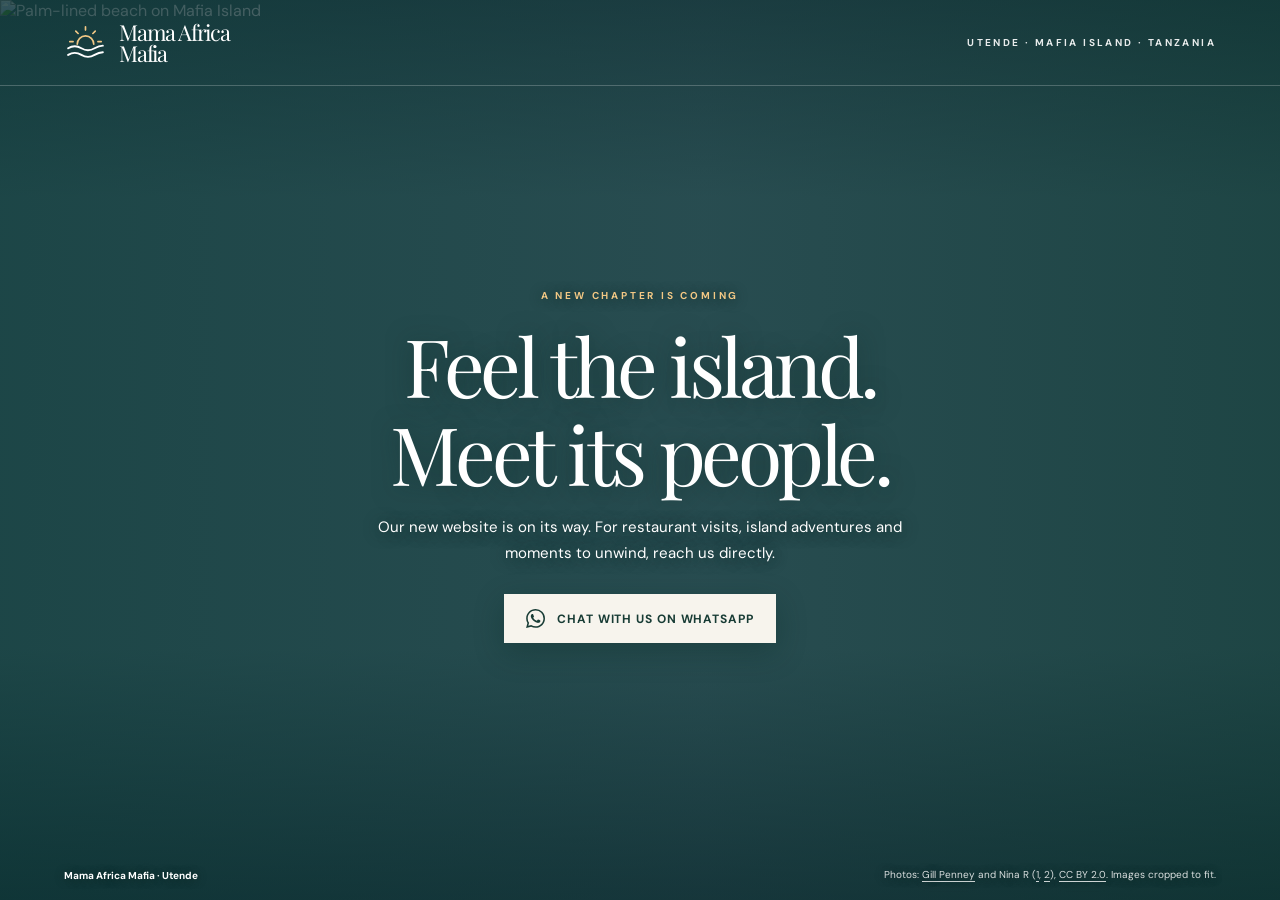
==== commit 36220208: "Keep published homepage unchanged" ====
--- a/index.html
+++ b/index.html
@@ -1,167 +1,100 @@
-<!doctype html>
-<html lang="en"><head>
-  <meta charset="utf-8">
-  <meta name="viewport" content="width=device-width, initial-scale=1">
-  <meta name="theme-color" content="#f7f4ed">
-  <meta name="description" content="Mama Africa Mafia is coming soon. Discover a warmer welcome on Mafia Island and contact us directly on WhatsApp.">
-  <title>Mama Africa Mafia — Coming soon</title>
-  <style>
-    @import url('https://fonts.googleapis.com/css2?family=DM+Sans:wght@400;500;600;700&family=Playfair+Display:wght@400;500&display=swap');
-    :root{--paper:#f7f4ed;--ink:#183c35;--gold:#c6914a}
-    *{box-sizing:border-box}
-    html,body{height:100%;overflow:hidden}
-    body{margin:0;background:#183c35;color:#fff;font-family:'DM Sans',Arial,sans-serif}
-    a{color:inherit}
-    .page{position:relative;height:100vh;height:100dvh;min-height:0;overflow:hidden;isolation:isolate}
-    .topbar{position:absolute;z-index:4;top:0;left:0;right:0;height:86px;display:flex;align-items:center;justify-content:space-between;padding:0 clamp(22px,5vw,80px);border-bottom:1px solid #ffffff38}
-    .brand{display:flex;align-items:center;gap:12px;text-decoration:none}
-    .brand svg{width:43px;height:43px;flex:none}
-    .brand svg path{stroke:#fff}
-    .brand svg path:nth-child(-n+2){stroke:#f2c885}
-    .brand-name{font-family:'Playfair Display',Georgia,serif;font-size:22px;line-height:.92;letter-spacing:-.055em}
-    .brand-name span{display:block}
-    .top-note{font-size:10px;letter-spacing:.24em;font-weight:700;text-transform:uppercase;color:#fff;opacity:.9}
-    .top-actions{display:flex;align-items:center;gap:22px}
-    .language-picker select{min-width:64px;min-height:44px;padding:8px 10px;border:1px solid #ffffff80;border-radius:8px;background:#183c35dd;color:#fff;font:700 12px 'DM Sans',Arial,sans-serif;cursor:pointer}
-    .language-picker select:focus-visible{outline:3px solid #f2c885;outline-offset:3px}
-    .visually-hidden{position:absolute;width:1px;height:1px;padding:0;margin:-1px;overflow:hidden;clip:rect(0,0,0,0);white-space:nowrap;border:0}
-    .intro{position:absolute;z-index:3;inset:86px 0 54px;padding:20px;display:flex;flex-direction:column;align-items:center;justify-content:center;text-align:center}
-    .eyebrow{color:#f2c885;text-transform:uppercase;letter-spacing:.28em;font-size:10px;font-weight:700;text-shadow:0 1px 12px #102a26}
-    h1{max-width:900px;margin:19px auto 16px;font-family:'Playfair Display',Georgia,serif;font-weight:400;letter-spacing:-.055em;line-height:1.1;font-size:clamp(42px,6.3vw,84px);text-shadow:0 2px 24px #102a2680}
-    .intro p{max-width:540px;margin:0;color:#fff;font-size:15px;line-height:1.75;text-shadow:0 1px 15px #102a26}
-    .cta{display:inline-flex;align-items:center;gap:12px;margin-top:28px;background:var(--paper);color:var(--ink);text-decoration:none;padding:15px 22px;font-size:12px;font-weight:700;letter-spacing:.075em;text-transform:uppercase;transition:background .2s,transform .2s;box-shadow:0 9px 30px #09292455}
-    .cta:hover,.cta:focus-visible{background:#fff;transform:translateY(-2px)}
-    .cta svg{width:19px;height:19px;fill:currentColor}
-    .gallery{position:absolute;inset:0;z-index:0;overflow:hidden;background:#406d6b}
-    .slide{position:absolute;inset:0;opacity:0;transition:opacity 1.2s ease}
-    .slide.is-active{opacity:1;z-index:1}
-    .slide img{width:100%;height:100%;display:block;object-fit:cover;object-position:center 48%}
-    .slide:first-child img{object-position:center 58%}
-    .slide:nth-child(2) img{object-position:center 48%}
-    .slide:nth-child(3) img{object-position:center 52%}
-    .gallery:after{content:"";position:absolute;z-index:2;inset:0;pointer-events:none;background:linear-gradient(90deg,#082f32a1,#102c3680 55%,#092d2d9e),linear-gradient(180deg,#06242470,transparent 22%,transparent 72%,#0624249e)}
-    .footer{position:absolute;z-index:4;bottom:0;left:0;right:0;padding:13px clamp(22px,5vw,80px) 18px;display:flex;justify-content:space-between;align-items:end;gap:16px;flex-wrap:wrap;font-size:10px;color:#ffffffd9;text-shadow:0 1px 9px #102a26}
-    .footer strong{color:#fff;font-weight:700}
-    .credits{max-width:720px;text-align:right;line-height:1.5}
-    .credits a{text-decoration:underline;text-underline-offset:3px}
-    @media(max-width:650px){.topbar{height:72px}.brand svg{width:37px;height:37px}.brand-name{font-size:19px}.top-note{display:none}.intro{inset:72px 0 74px;padding:16px 22px}.intro p{font-size:14px}.cta{font-size:11px;padding:14px 16px}.slide img{object-position:58% center}.footer{padding:10px 20px 15px;font-size:9px;gap:5px}.credits{text-align:left}}
-    @media(max-height:650px){.topbar{height:66px}.intro{inset:66px 0 54px}.eyebrow{font-size:9px}h1{font-size:clamp(34px,6vw,62px);margin:10px auto}.intro p{font-size:13px;line-height:1.5}.cta{margin-top:16px;padding:11px 15px}.footer{font-size:9px;padding-bottom:10px}}
-    @media(max-height:520px){.footer{display:none}.intro{inset:60px 0 0}h1{font-size:clamp(30px,5vw,50px)}}
-    @media(prefers-reduced-motion:reduce){.slide,.cta{transition:none}}
-  </style>
-</head>
-<body>
-  <div class="page">
-  <header class="topbar">
-    <a class="brand" href="#top" aria-label="Mama Africa Mafia home">
-      <svg viewBox="0 0 52 52" aria-hidden="true" fill="none" xmlns="http://www.w3.org/2000/svg">
-        <path d="M26 7v4M14.2 12.2l2.9 2.9M37.8 12.2l-2.9 2.9M7 25h4M41 25h4" stroke="#C6914A" stroke-width="2" stroke-linecap="round"></path>
-        <path d="M16 28a10 10 0 0 1 20 0" stroke="#C6914A" stroke-width="2" stroke-linecap="round"></path>
-        <path d="M5 33c5.3-3.2 10.7-3.2 16 0s10.7 3.2 16 0 8.7-3.2 10-3.2M5 41c5.3-3.2 10.7-3.2 16 0s10.7 3.2 16 0 8.7-3.2 10-3.2" stroke="#183C35" stroke-width="2.3" stroke-linecap="round"></path>
-      </svg>
-      <span class="brand-name"><span>Mama Africa</span><span>Mafia</span></span>
-    </a>
-    <div class="top-actions"><div class="top-note">Utende · Mafia Island · Tanzania</div><label class="language-picker"><span class="visually-hidden">Language</span><select id="site-language" aria-label="Language"><option value="en">EN</option><option value="it">IT</option><option value="fr">FR</option><option value="de">DE</option></select></label></div>
-  </header>
-  <main id="top">
-    <section class="intro" aria-labelledby="main-title">
-      <span class="eyebrow">A new chapter is coming</span>
-      <h1 id="main-title">Feel the island.<br>Meet its people.</h1>
-      <p>Our new website is on its way. For restaurant visits, island adventures and moments to unwind, reach us directly.</p>
-      <a class="cta" href="https://wa.me/255692844498?text=Hello%20Mama%20Africa%20Mafia%2C%20I%27d%20like%20to%20know%20more." target="_blank" rel="noopener noreferrer">
-        <svg viewBox="0 0 24 24" aria-hidden="true"><path d="M20.52 3.48A11.83 11.83 0 0 0 12.1 0C5.55 0 .22 5.33.22 11.88c0 2.09.55 4.13 1.59 5.93L.12 24l6.34-1.66a11.9 11.9 0 0 0 5.64 1.43h.01c6.55 0 11.88-5.33 11.88-11.88 0-3.17-1.24-6.15-3.47-8.4ZM12.1 21.75h-.01a9.9 9.9 0 0 1-5.04-1.38l-.36-.21-3.76.99 1-3.67-.24-.38a9.86 9.86 0 0 1-1.51-5.22c0-5.47 4.45-9.92 9.93-9.92a9.85 9.85 0 0 1 7.02 2.91 9.85 9.85 0 0 1 2.9 7.02c0 5.47-4.45 9.92-9.93 9.92Zm5.45-7.43c-.3-.15-1.77-.87-2.05-.97-.27-.1-.47-.15-.67.15-.2.3-.77.97-.95 1.17-.18.2-.35.22-.65.07-.3-.15-1.26-.46-2.4-1.46-.89-.79-1.49-1.77-1.67-2.07-.18-.3-.02-.46.14-.61.14-.14.3-.35.45-.52.15-.18.2-.3.3-.5.1-.2.05-.38-.02-.53-.08-.15-.67-1.62-.92-2.22-.24-.58-.49-.5-.67-.51l-.57-.01c-.2 0-.52.08-.79.38s-1.04 1.02-1.04 2.49 1.07 2.89 1.22 3.09c.15.2 2.1 3.21 5.1 4.5.71.31 1.27.49 1.7.63.71.23 1.36.2 1.87.12.57-.08 1.77-.72 2.02-1.42.25-.7.25-1.3.18-1.42-.08-.13-.28-.2-.58-.35Z"></path></svg>
-        Chat with us on WhatsApp
-      </a>
-    </section>
-    <section class="gallery" aria-label="Mafia Island photo gallery" id="gallery">
-      <div class="slide is-active"><img src="https://thumb.wikimedia.org/wikipedia/commons/thumb/2/26/Mafia_Island%2C_Tanzania.jpg/1280px-Mafia_Island%2C_Tanzania.jpg" alt="Palm-lined beach on Mafia Island" fetchpriority="high"></div>
-      <div class="slide"><img src="https://thumb.wikimedia.org/wikipedia/commons/thumb/2/2e/Mafia_Island_%2851554991378%29.jpg/1280px-Mafia_Island_%2851554991378%29.jpg" alt="Coast of Mafia Island at Chole Shamba" loading="eager"></div>
-      <div class="slide"><img src="https://thumb.wikimedia.org/wikipedia/commons/thumb/e/e7/Mafia_Island%2C_Tanzania_%2851555487539%29.jpg/1280px-Mafia_Island%2C_Tanzania_%2851555487539%29.jpg" alt="Landscape on Mafia Island" loading="eager"></div>
-    </section>
-  </main>
-  <footer class="footer">
-    <strong>Mama Africa Mafia · Utende · TIN 133-999-949</strong>
-    <span class="credits">Photos: <a href="https://commons.wikimedia.org/wiki/File:Mafia_Island,_Tanzania.jpg" target="_blank" rel="noopener noreferrer">Gill Penney</a> and Nina R (<a href="https://commons.wikimedia.org/wiki/File:Mafia_Island_(51554991378).jpg" target="_blank" rel="noopener noreferrer">1</a>, <a href="https://commons.wikimedia.org/wiki/File:Mafia_Island,_Tanzania_(51555487539).jpg" target="_blank" rel="noopener noreferrer">2</a>), <a href="https://creativecommons.org/licenses/by/2.0/" target="_blank" rel="noopener noreferrer">CC BY 2.0</a>. Images cropped to fit.</span>
-  </footer>
-  </div>
-  <script>
-    (() => {
-      const rows = [
-        ["Mama Africa Mafia — Coming soon", "Mama Africa Mafia — Prossimamente", "Mama Africa Mafia — Bientôt en ligne", "Mama Africa Mafia — Demnächst"],
-        ["Language", "Lingua", "Langue", "Sprache"],
-        ["A new chapter is coming", "Sta arrivando un nuovo capitolo", "Un nouveau chapitre arrive", "Ein neues Kapitel beginnt"],
-        ["Feel the island.", "Vivi l'isola.", "Ressentez l'île.", "Spüre die Insel."],
-        ["Meet its people.", "Incontra chi la vive.", "Rencontrez ses habitants.", "Lerne ihre Bewohner kennen."],
-        ["Our new website is on its way. For restaurant visits, island adventures and moments to unwind, reach us directly.", "Il nostro nuovo sito sta arrivando. Per una visita al ristorante, un'avventura sull'isola o un momento di relax, contattaci direttamente.", "Notre nouveau site arrive. Pour un repas au restaurant, une aventure sur l'île ou un moment de détente, contactez-nous directement.", "Unsere neue Website ist bald da. Für Restaurantbesuche, Inselabenteuer und erholsame Momente kannst du uns direkt kontaktieren."],
-        ["Chat with us on WhatsApp", "Scrivici su WhatsApp", "Écrivez-nous sur WhatsApp", "Schreib uns auf WhatsApp"],
-        ["Photos:", "Foto:", "Photos :", "Fotos:"],
-        ["and Nina R (", "e Nina R (", "et Nina R (", "und Nina R ("],
-        [". Images cropped to fit.", ". Immagini ritagliate per adattarsi al layout.", ". Images recadrées pour s'adapter à la mise en page.", ". Bilder für das Layout zugeschnitten."],
-        ["Mama Africa Mafia home", "Pagina iniziale di Mama Africa Mafia", "Accueil Mama Africa Mafia", "Startseite Mama Africa Mafia"],
-        ["Mafia Island photo gallery", "Galleria fotografica dell'isola di Mafia", "Galerie photo de l'île de Mafia", "Fotogalerie von Mafia Island"],
-        ["Palm-lined beach on Mafia Island", "Spiaggia con palme sull'isola di Mafia", "Plage bordée de palmiers sur l'île de Mafia", "Palmengesäumter Strand auf Mafia Island"],
-        ["Coast of Mafia Island at Chole Shamba", "Costa dell'isola di Mafia a Chole Shamba", "Côte de l'île de Mafia à Chole Shamba", "Küste von Mafia Island bei Chole Shamba"],
-        ["Landscape on Mafia Island", "Paesaggio dell'isola di Mafia", "Paysage de l'île de Mafia", "Landschaft auf Mafia Island"]
-      ];
-      const params = new URLSearchParams(location.search);
-      let saved = "";
-      try { saved = localStorage.getItem("mama-africa-language") || ""; } catch (_) {}
-      const requested = params.get("lang");
-      const languages = { en: 0, it: 1, fr: 2, de: 3 };
-      const lang = Object.hasOwn(languages, requested) ? requested : Object.hasOwn(languages, saved) ? saved : "en";
-      const translations = new Map(rows.map((row) => [row[0], row[languages[lang]]]));
-      const picker = document.querySelector("#site-language");
-      document.documentElement.lang = lang;
-      picker.value = lang;
-      picker.setAttribute("aria-label", translations.get("Language"));
-      picker.addEventListener("change", () => {
-        try { localStorage.setItem("mama-africa-language", picker.value); } catch (_) {}
-        const next = new URL(location.href);
-        if (picker.value === "en") next.searchParams.delete("lang");
-        else next.searchParams.set("lang", picker.value);
-        location.assign(next.href);
-      });
-      if (lang === "en") return;
-      const walker = document.createTreeWalker(document.body, NodeFilter.SHOW_TEXT);
-      let node;
-      while ((node = walker.nextNode())) {
-        if (node.parentElement?.closest("script, style")) continue;
-        const source = node.nodeValue.trim();
-        if (translations.has(source)) node.nodeValue = node.nodeValue.replace(source, translations.get(source));
-      }
-      document.title = translations.get(document.title) || document.title;
-      document.querySelectorAll("[aria-label], [alt]").forEach((element) => {
-        for (const attribute of ["aria-label", "alt"]) {
-          const source = element.getAttribute(attribute);
-          if (translations.has(source)) element.setAttribute(attribute, translations.get(source));
-        }
-      });
-      document.querySelector('meta[name="description"]').content = {
-        it: "Mama Africa Mafia arriva presto online. Scopri l'accoglienza dell'isola di Mafia e contattaci direttamente su WhatsApp.",
-        fr: "Mama Africa Mafia sera bientôt en ligne. Découvrez l'accueil de l'île de Mafia et contactez-nous directement sur WhatsApp.",
-        de: "Mama Africa Mafia ist bald online. Entdecke die Gastfreundschaft von Mafia Island und kontaktiere uns direkt per WhatsApp."
-      }[lang];
-      const messages = {
-        it: "Ciao Mama Africa Mafia, vorrei avere maggiori informazioni.",
-        fr: "Bonjour Mama Africa Mafia, j'aimerais en savoir plus.",
-        de: "Hallo Mama Africa Mafia, ich möchte gern mehr erfahren."
-      };
-      document.querySelector(".cta").href = "https://wa.me/255692844498?text=" + encodeURIComponent(messages[lang]);
-    })();
-    const slides = [...document.querySelectorAll('.slide')];
-    let current = 0;
-    let timer;
-    function show(index) {
-      current = (index + slides.length) % slides.length;
-      slides.forEach((slide, i) => slide.classList.toggle('is-active', i === current));
-    }
-    function play() {
-      clearInterval(timer);
-      if (!window.matchMedia('(prefers-reduced-motion: reduce)').matches && !document.hidden) timer = setInterval(() => show(current + 1), 5500);
-    }
-    document.addEventListener('visibilitychange', play);
-    play();
-  </script>
-
-
-</body></html>
+<!doctype html>
+<html lang="en"><head>
+  <meta charset="utf-8">
+  <meta name="viewport" content="width=device-width, initial-scale=1">
+  <meta name="theme-color" content="#f7f4ed">
+  <meta name="description" content="Mama Africa Mafia is coming soon. Discover a warmer welcome on Mafia Island and contact us directly on WhatsApp.">
+  <title>Mama Africa Mafia — Coming soon</title>
+  <style>
+    @import url('https://fonts.googleapis.com/css2?family=DM+Sans:wght@400;500;600;700&family=Playfair+Display:wght@400;500&display=swap');
+    :root{--paper:#f7f4ed;--ink:#183c35;--gold:#c6914a}
+    *{box-sizing:border-box}
+    html,body{height:100%;overflow:hidden}
+    body{margin:0;background:#183c35;color:#fff;font-family:'DM Sans',Arial,sans-serif}
+    a{color:inherit}
+    .page{position:relative;height:100vh;height:100dvh;min-height:0;overflow:hidden;isolation:isolate}
+    .topbar{position:absolute;z-index:4;top:0;left:0;right:0;height:86px;display:flex;align-items:center;justify-content:space-between;padding:0 clamp(22px,5vw,80px);border-bottom:1px solid #ffffff38}
+    .brand{display:flex;align-items:center;gap:12px;text-decoration:none}
+    .brand svg{width:43px;height:43px;flex:none}
+    .brand svg path{stroke:#fff}
+    .brand svg path:nth-child(-n+2){stroke:#f2c885}
+    .brand-name{font-family:'Playfair Display',Georgia,serif;font-size:22px;line-height:.92;letter-spacing:-.055em}
+    .brand-name span{display:block}
+    .top-note{font-size:10px;letter-spacing:.24em;font-weight:700;text-transform:uppercase;color:#fff;opacity:.9}
+    .intro{position:absolute;z-index:3;inset:86px 0 54px;padding:20px;display:flex;flex-direction:column;align-items:center;justify-content:center;text-align:center}
+    .eyebrow{color:#f2c885;text-transform:uppercase;letter-spacing:.28em;font-size:10px;font-weight:700;text-shadow:0 1px 12px #102a26}
+    h1{max-width:900px;margin:19px auto 16px;font-family:'Playfair Display',Georgia,serif;font-weight:400;letter-spacing:-.055em;line-height:1.1;font-size:clamp(42px,6.3vw,84px);text-shadow:0 2px 24px #102a2680}
+    .intro p{max-width:540px;margin:0;color:#fff;font-size:15px;line-height:1.75;text-shadow:0 1px 15px #102a26}
+    .cta{display:inline-flex;align-items:center;gap:12px;margin-top:28px;background:var(--paper);color:var(--ink);text-decoration:none;padding:15px 22px;font-size:12px;font-weight:700;letter-spacing:.075em;text-transform:uppercase;transition:background .2s,transform .2s;box-shadow:0 9px 30px #09292455}
+    .cta:hover,.cta:focus-visible{background:#fff;transform:translateY(-2px)}
+    .cta svg{width:19px;height:19px;fill:currentColor}
+    .gallery{position:absolute;inset:0;z-index:0;overflow:hidden;background:#406d6b}
+    .slide{position:absolute;inset:0;opacity:0;transition:opacity 1.2s ease}
+    .slide.is-active{opacity:1;z-index:1}
+    .slide img{width:100%;height:100%;display:block;object-fit:cover;object-position:center 48%}
+    .slide:first-child img{object-position:center 58%}
+    .slide:nth-child(2) img{object-position:center 48%}
+    .slide:nth-child(3) img{object-position:center 52%}
+    .gallery:after{content:"";position:absolute;z-index:2;inset:0;pointer-events:none;background:linear-gradient(90deg,#082f32a1,#102c3680 55%,#092d2d9e),linear-gradient(180deg,#06242470,transparent 22%,transparent 72%,#0624249e)}
+    .footer{position:absolute;z-index:4;bottom:0;left:0;right:0;padding:13px clamp(22px,5vw,80px) 18px;display:flex;justify-content:space-between;align-items:end;gap:16px;flex-wrap:wrap;font-size:10px;color:#ffffffd9;text-shadow:0 1px 9px #102a26}
+    .footer strong{color:#fff;font-weight:700}
+    .credits{max-width:720px;text-align:right;line-height:1.5}
+    .credits a{text-decoration:underline;text-underline-offset:3px}
+    @media(max-width:650px){.topbar{height:72px}.brand svg{width:37px;height:37px}.brand-name{font-size:19px}.top-note{display:none}.intro{inset:72px 0 74px;padding:16px 22px}.intro p{font-size:14px}.cta{font-size:11px;padding:14px 16px}.slide img{object-position:58% center}.footer{padding:10px 20px 15px;font-size:9px;gap:5px}.credits{text-align:left}}
+    @media(max-height:650px){.topbar{height:66px}.intro{inset:66px 0 54px}.eyebrow{font-size:9px}h1{font-size:clamp(34px,6vw,62px);margin:10px auto}.intro p{font-size:13px;line-height:1.5}.cta{margin-top:16px;padding:11px 15px}.footer{font-size:9px;padding-bottom:10px}}
+    @media(max-height:520px){.footer{display:none}.intro{inset:60px 0 0}h1{font-size:clamp(30px,5vw,50px)}}
+    @media(prefers-reduced-motion:reduce){.slide,.cta{transition:none}}
+  </style>
+</head>
+<body>
+  <div class="page">
+  <header class="topbar">
+    <a class="brand" href="#top" aria-label="Mama Africa Mafia home">
+      <svg viewBox="0 0 52 52" aria-hidden="true" fill="none" xmlns="http://www.w3.org/2000/svg">
+        <path d="M26 7v4M14.2 12.2l2.9 2.9M37.8 12.2l-2.9 2.9M7 25h4M41 25h4" stroke="#C6914A" stroke-width="2" stroke-linecap="round"></path>
+        <path d="M16 28a10 10 0 0 1 20 0" stroke="#C6914A" stroke-width="2" stroke-linecap="round"></path>
+        <path d="M5 33c5.3-3.2 10.7-3.2 16 0s10.7 3.2 16 0 8.7-3.2 10-3.2M5 41c5.3-3.2 10.7-3.2 16 0s10.7 3.2 16 0 8.7-3.2 10-3.2" stroke="#183C35" stroke-width="2.3" stroke-linecap="round"></path>
+      </svg>
+      <span class="brand-name"><span>Mama Africa</span><span>Mafia</span></span>
+    </a>
+    <div class="top-note">Utende · Mafia Island · Tanzania</div>
+  </header>
+  <main id="top">
+    <section class="intro" aria-labelledby="main-title">
+      <span class="eyebrow">A new chapter is coming</span>
+      <h1 id="main-title">Feel the island.<br>Meet its people.</h1>
+      <p>Our new website is on its way. For restaurant visits, island adventures and moments to unwind, reach us directly.</p>
+      <a class="cta" href="https://wa.me/255692844498?text=Hello%20Mama%20Africa%20Mafia%2C%20I%27d%20like%20to%20know%20more." target="_blank" rel="noopener noreferrer">
+        <svg viewBox="0 0 24 24" aria-hidden="true"><path d="M20.52 3.48A11.83 11.83 0 0 0 12.1 0C5.55 0 .22 5.33.22 11.88c0 2.09.55 4.13 1.59 5.93L.12 24l6.34-1.66a11.9 11.9 0 0 0 5.64 1.43h.01c6.55 0 11.88-5.33 11.88-11.88 0-3.17-1.24-6.15-3.47-8.4ZM12.1 21.75h-.01a9.9 9.9 0 0 1-5.04-1.38l-.36-.21-3.76.99 1-3.67-.24-.38a9.86 9.86 0 0 1-1.51-5.22c0-5.47 4.45-9.92 9.93-9.92a9.85 9.85 0 0 1 7.02 2.91 9.85 9.85 0 0 1 2.9 7.02c0 5.47-4.45 9.92-9.93 9.92Zm5.45-7.43c-.3-.15-1.77-.87-2.05-.97-.27-.1-.47-.15-.67.15-.2.3-.77.97-.95 1.17-.18.2-.35.22-.65.07-.3-.15-1.26-.46-2.4-1.46-.89-.79-1.49-1.77-1.67-2.07-.18-.3-.02-.46.14-.61.14-.14.3-.35.45-.52.15-.18.2-.3.3-.5.1-.2.05-.38-.02-.53-.08-.15-.67-1.62-.92-2.22-.24-.58-.49-.5-.67-.51l-.57-.01c-.2 0-.52.08-.79.38s-1.04 1.02-1.04 2.49 1.07 2.89 1.22 3.09c.15.2 2.1 3.21 5.1 4.5.71.31 1.27.49 1.7.63.71.23 1.36.2 1.87.12.57-.08 1.77-.72 2.02-1.42.25-.7.25-1.3.18-1.42-.08-.13-.28-.2-.58-.35Z"></path></svg>
+        Chat with us on WhatsApp
+      </a>
+    </section>
+    <section class="gallery" aria-label="Mafia Island photo gallery" id="gallery">
+      <div class="slide is-active"><img src="https://thumb.wikimedia.org/wikipedia/commons/thumb/2/26/Mafia_Island%2C_Tanzania.jpg/1280px-Mafia_Island%2C_Tanzania.jpg" alt="Palm-lined beach on Mafia Island" fetchpriority="high"></div>
+      <div class="slide"><img src="https://thumb.wikimedia.org/wikipedia/commons/thumb/2/2e/Mafia_Island_%2851554991378%29.jpg/1280px-Mafia_Island_%2851554991378%29.jpg" alt="Coast of Mafia Island at Chole Shamba" loading="eager"></div>
+      <div class="slide"><img src="https://thumb.wikimedia.org/wikipedia/commons/thumb/e/e7/Mafia_Island%2C_Tanzania_%2851555487539%29.jpg/1280px-Mafia_Island%2C_Tanzania_%2851555487539%29.jpg" alt="Landscape on Mafia Island" loading="eager"></div>
+    </section>
+  </main>
+  <footer class="footer">
+    <strong>Mama Africa Mafia · Utende</strong>
+    <span class="credits">Photos: <a href="https://commons.wikimedia.org/wiki/File:Mafia_Island,_Tanzania.jpg" target="_blank" rel="noopener noreferrer">Gill Penney</a> and Nina R (<a href="https://commons.wikimedia.org/wiki/File:Mafia_Island_(51554991378).jpg" target="_blank" rel="noopener noreferrer">1</a>, <a href="https://commons.wikimedia.org/wiki/File:Mafia_Island,_Tanzania_(51555487539).jpg" target="_blank" rel="noopener noreferrer">2</a>), <a href="https://creativecommons.org/licenses/by/2.0/" target="_blank" rel="noopener noreferrer">CC BY 2.0</a>. Images cropped to fit.</span>
+  </footer>
+  </div>
+  <script>
+    const slides = [...document.querySelectorAll('.slide')];
+    let current = 0;
+    let timer;
+    function show(index) {
+      current = (index + slides.length) % slides.length;
+      slides.forEach((slide, i) => slide.classList.toggle('is-active', i === current));
+    }
+    function play() {
+      clearInterval(timer);
+      if (!window.matchMedia('(prefers-reduced-motion: reduce)').matches && !document.hidden) timer = setInterval(() => show(current + 1), 5500);
+    }
+    document.addEventListener('visibilitychange', play);
+    play();
+  </script>
+
+
+</body></html>
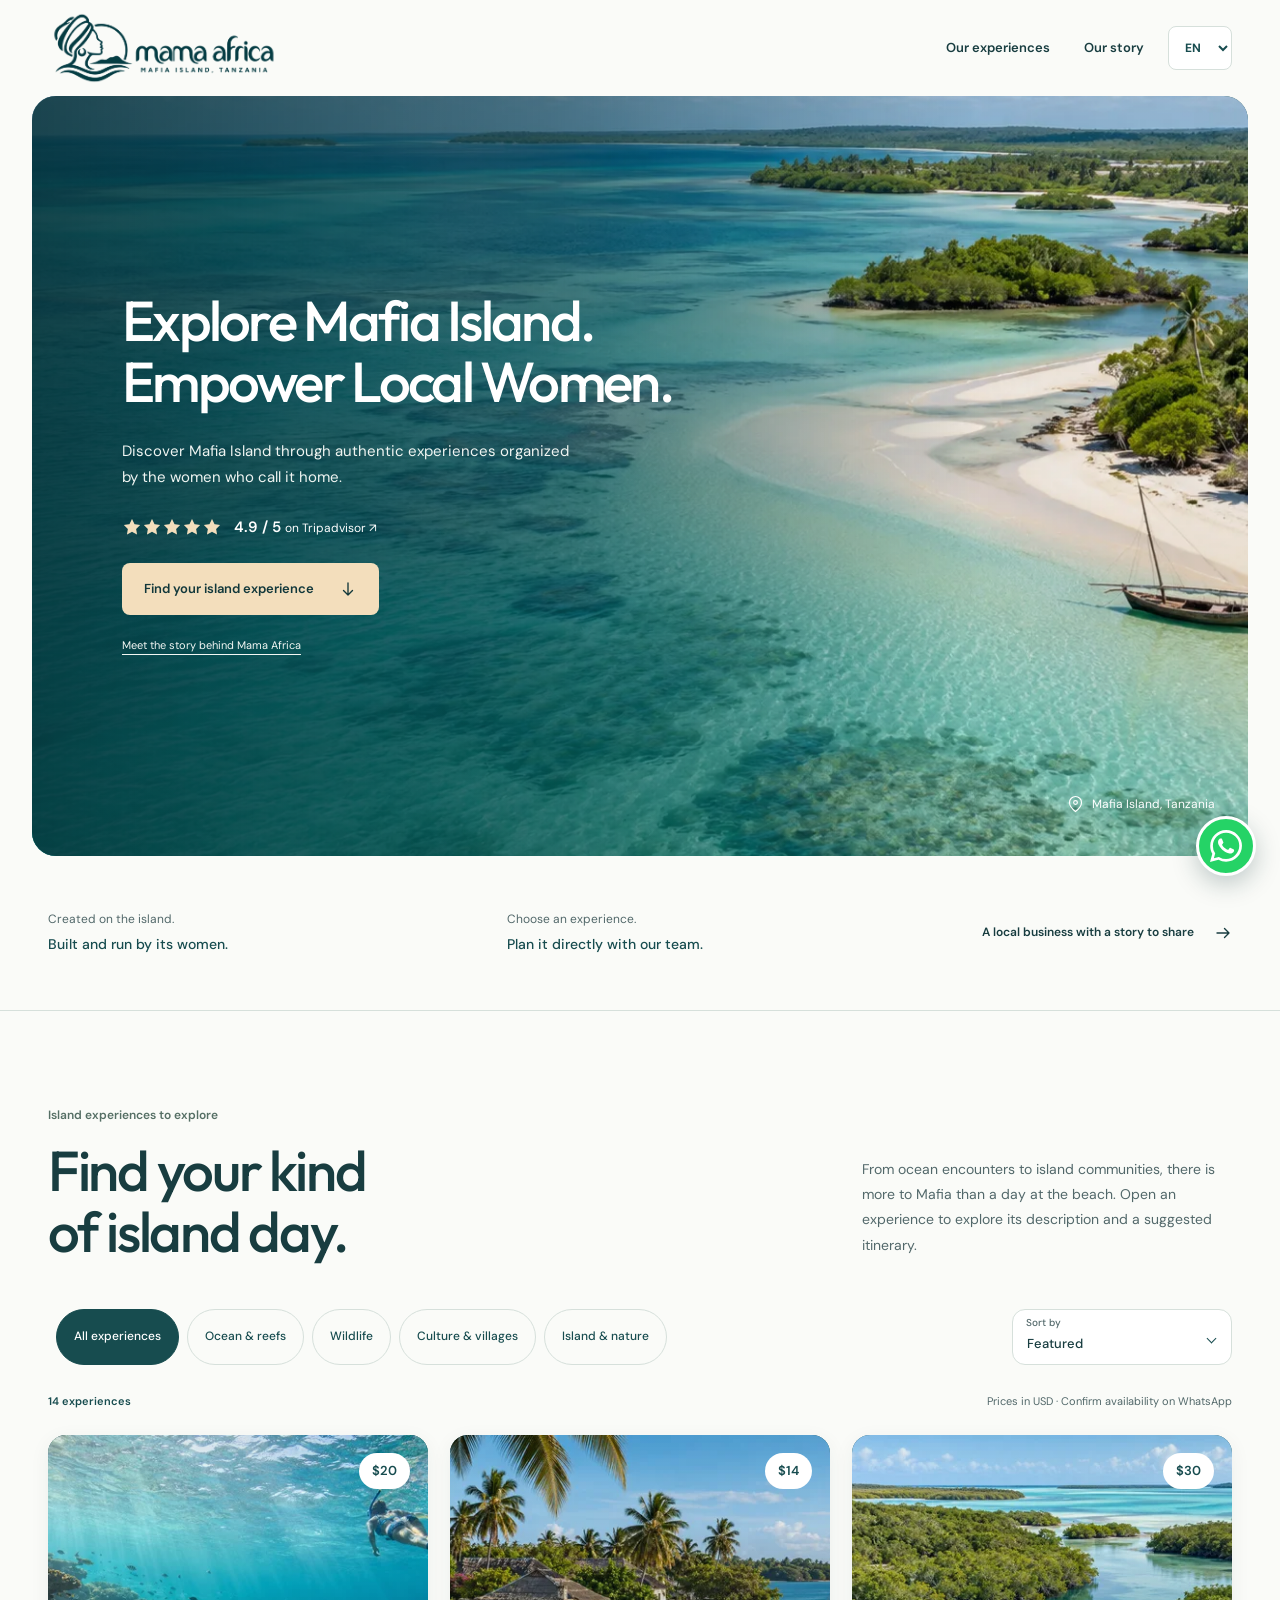
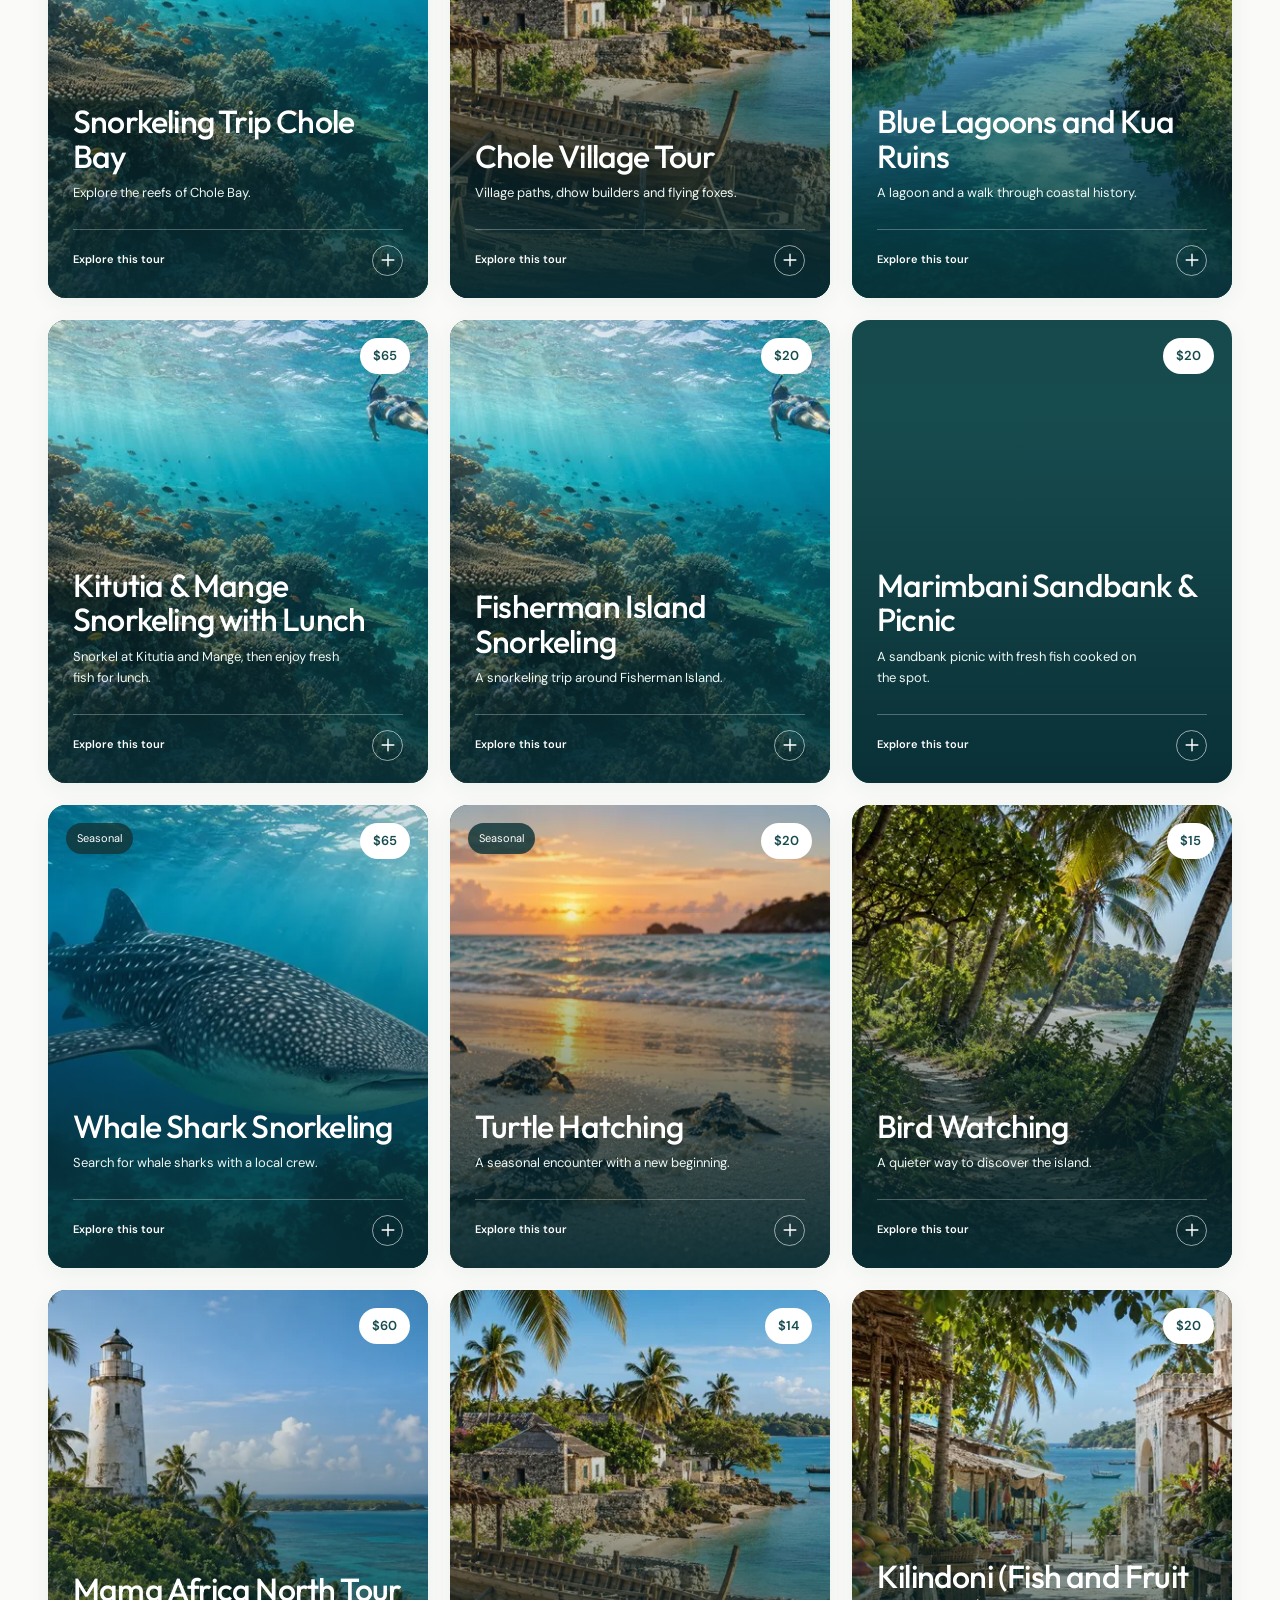
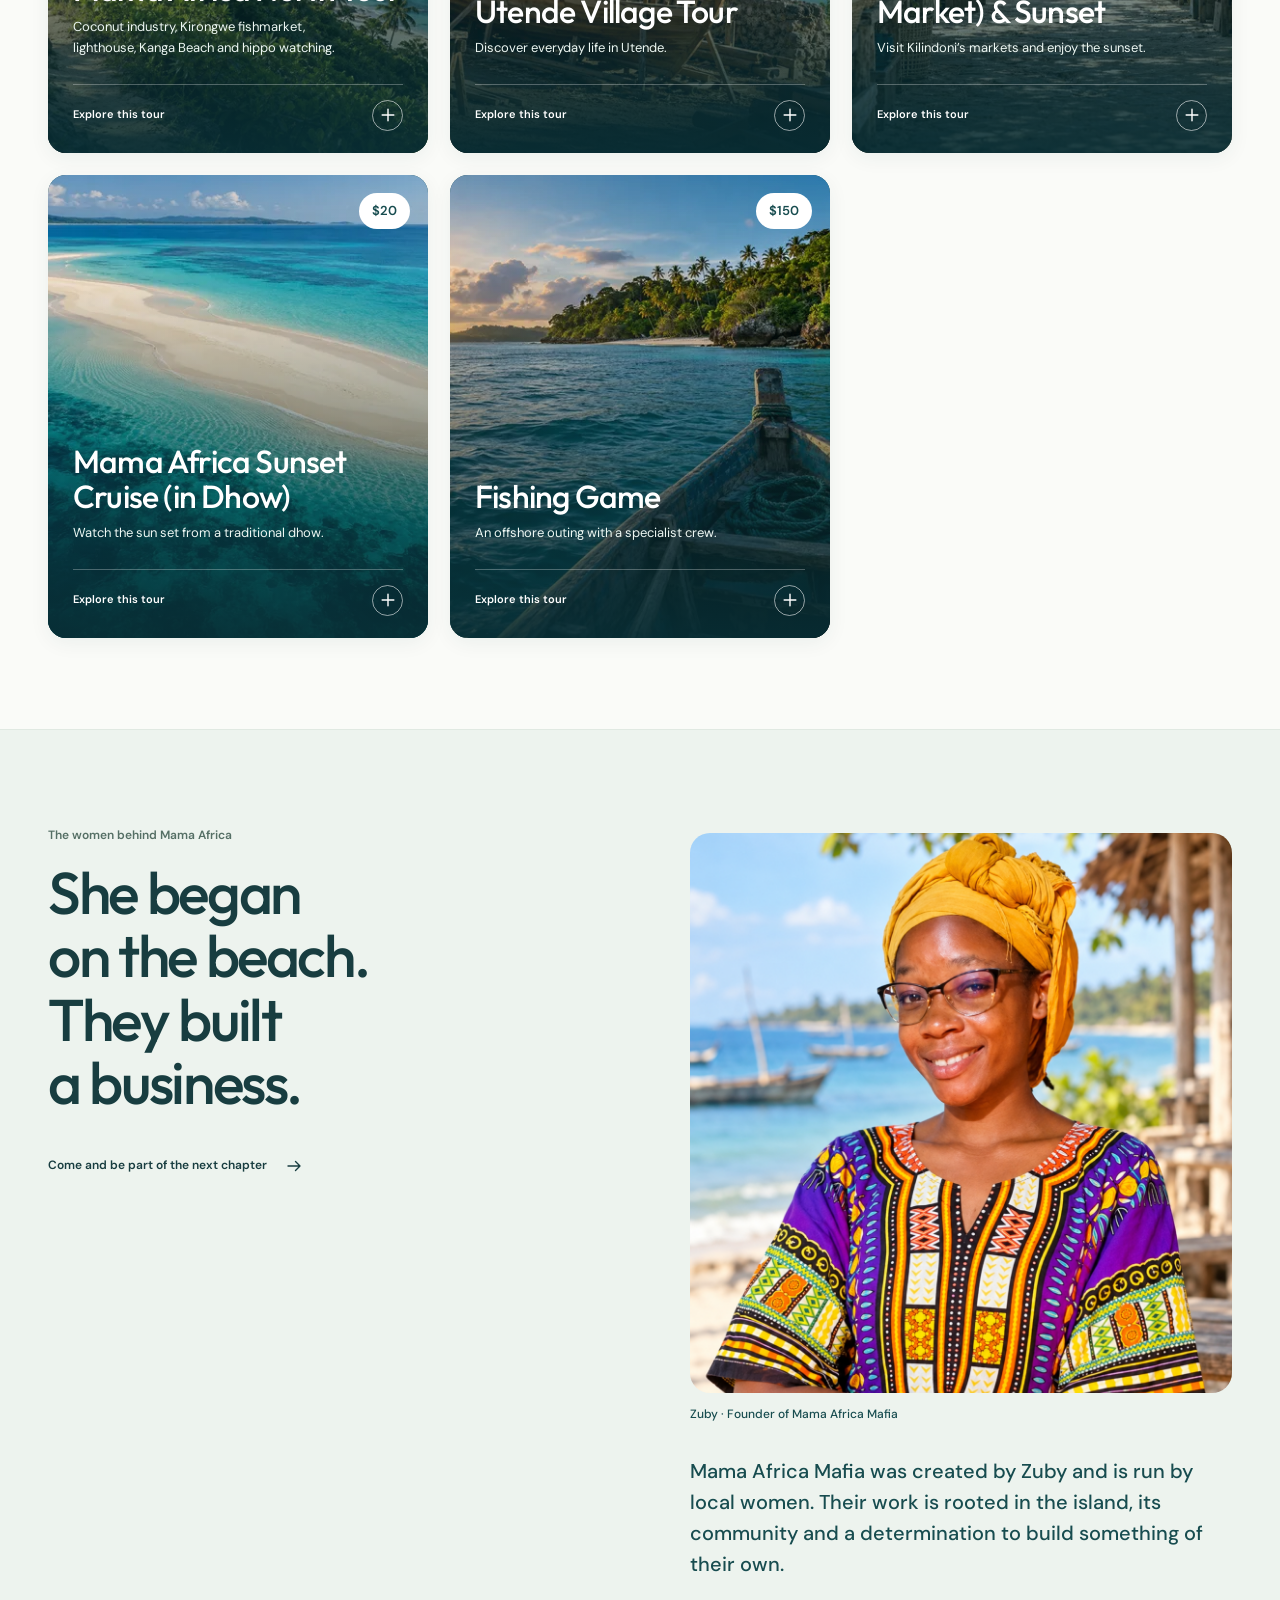
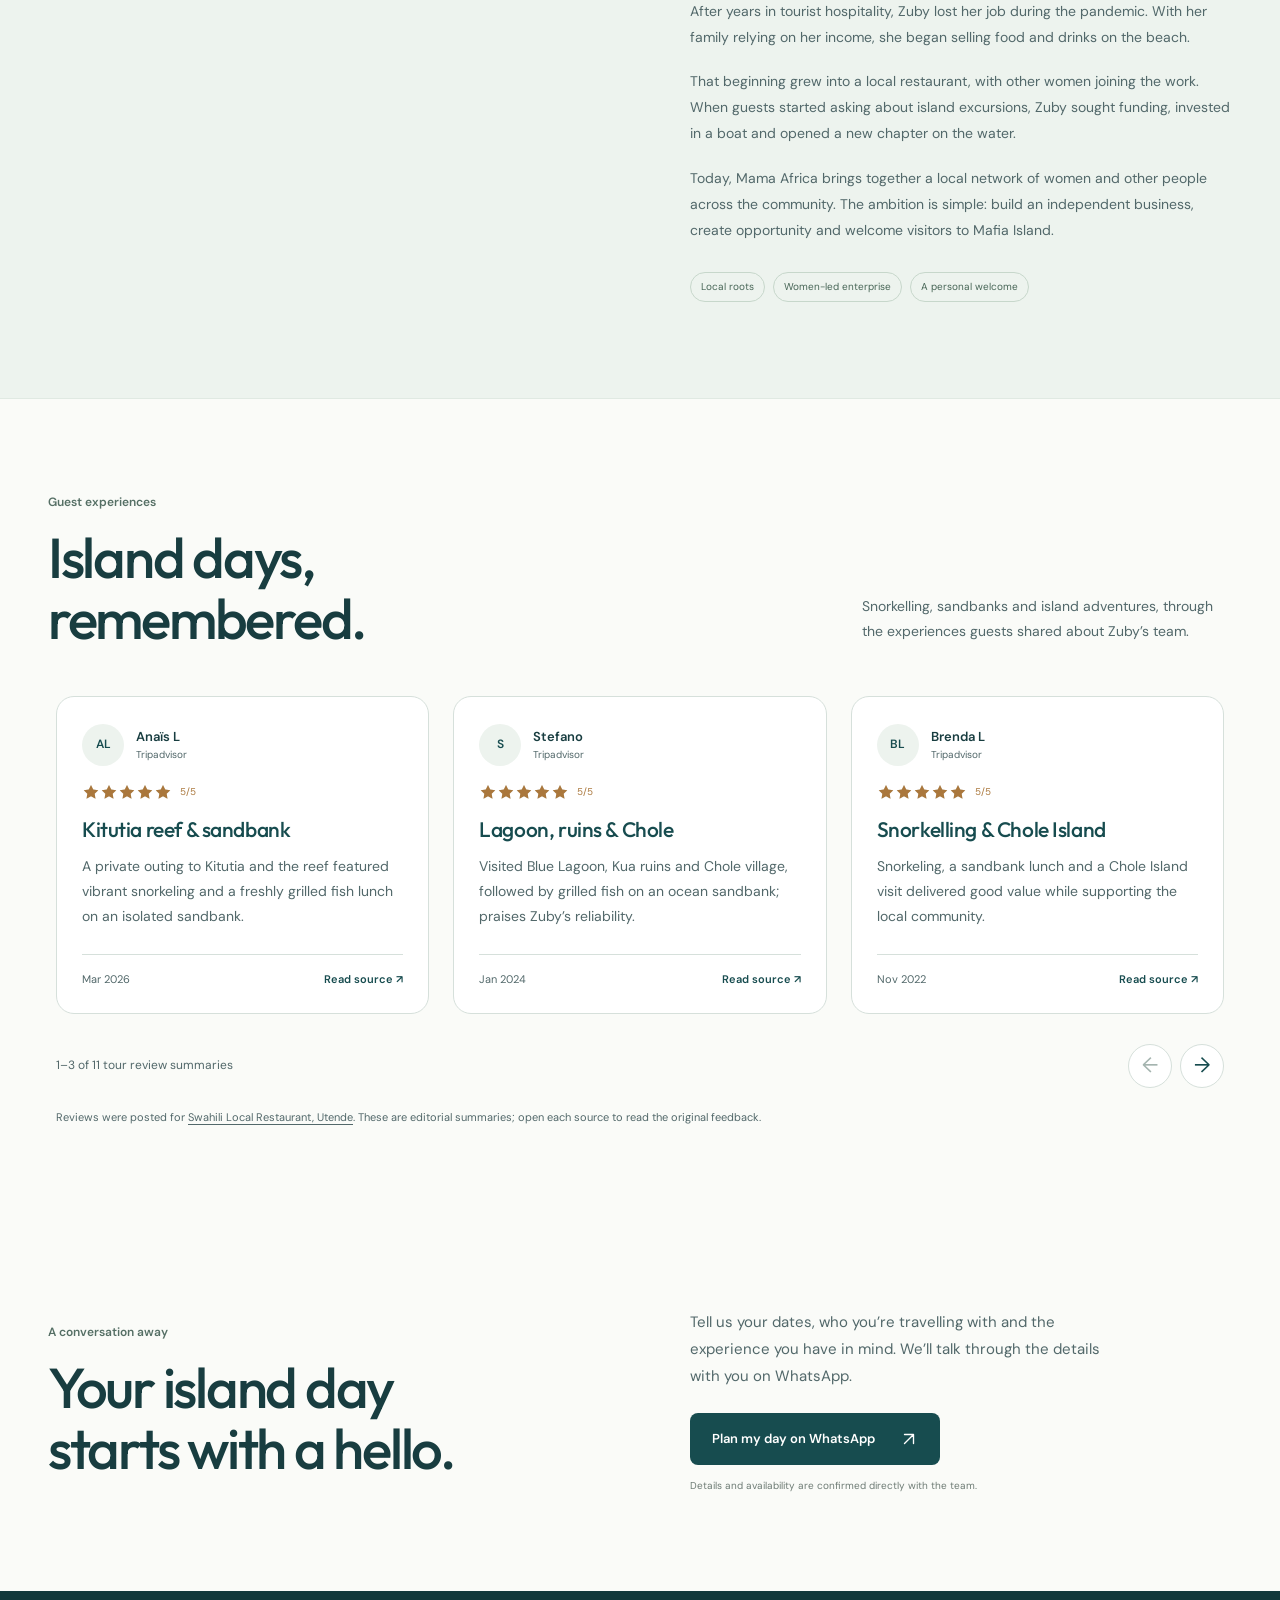
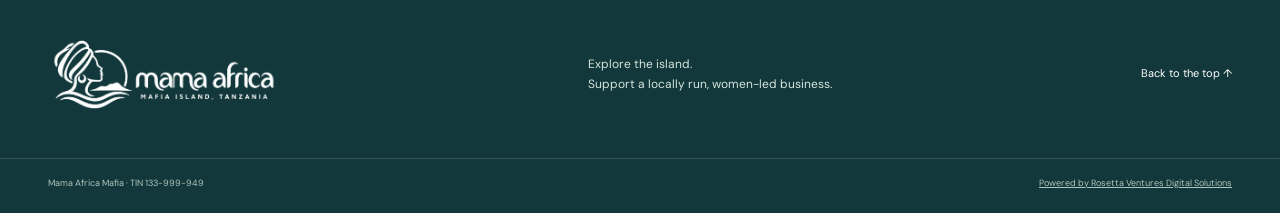
==== commit 6c3c3085: "Publish the current island experiences site on the homepage" ====
--- a/index.html
+++ b/index.html
@@ -1,100 +1,200 @@
-<!doctype html>
-<html lang="en"><head>
-  <meta charset="utf-8">
-  <meta name="viewport" content="width=device-width, initial-scale=1">
-  <meta name="theme-color" content="#f7f4ed">
-  <meta name="description" content="Mama Africa Mafia is coming soon. Discover a warmer welcome on Mafia Island and contact us directly on WhatsApp.">
-  <title>Mama Africa Mafia — Coming soon</title>
-  <style>
-    @import url('https://fonts.googleapis.com/css2?family=DM+Sans:wght@400;500;600;700&family=Playfair+Display:wght@400;500&display=swap');
-    :root{--paper:#f7f4ed;--ink:#183c35;--gold:#c6914a}
-    *{box-sizing:border-box}
-    html,body{height:100%;overflow:hidden}
-    body{margin:0;background:#183c35;color:#fff;font-family:'DM Sans',Arial,sans-serif}
-    a{color:inherit}
-    .page{position:relative;height:100vh;height:100dvh;min-height:0;overflow:hidden;isolation:isolate}
-    .topbar{position:absolute;z-index:4;top:0;left:0;right:0;height:86px;display:flex;align-items:center;justify-content:space-between;padding:0 clamp(22px,5vw,80px);border-bottom:1px solid #ffffff38}
-    .brand{display:flex;align-items:center;gap:12px;text-decoration:none}
-    .brand svg{width:43px;height:43px;flex:none}
-    .brand svg path{stroke:#fff}
-    .brand svg path:nth-child(-n+2){stroke:#f2c885}
-    .brand-name{font-family:'Playfair Display',Georgia,serif;font-size:22px;line-height:.92;letter-spacing:-.055em}
-    .brand-name span{display:block}
-    .top-note{font-size:10px;letter-spacing:.24em;font-weight:700;text-transform:uppercase;color:#fff;opacity:.9}
-    .intro{position:absolute;z-index:3;inset:86px 0 54px;padding:20px;display:flex;flex-direction:column;align-items:center;justify-content:center;text-align:center}
-    .eyebrow{color:#f2c885;text-transform:uppercase;letter-spacing:.28em;font-size:10px;font-weight:700;text-shadow:0 1px 12px #102a26}
-    h1{max-width:900px;margin:19px auto 16px;font-family:'Playfair Display',Georgia,serif;font-weight:400;letter-spacing:-.055em;line-height:1.1;font-size:clamp(42px,6.3vw,84px);text-shadow:0 2px 24px #102a2680}
-    .intro p{max-width:540px;margin:0;color:#fff;font-size:15px;line-height:1.75;text-shadow:0 1px 15px #102a26}
-    .cta{display:inline-flex;align-items:center;gap:12px;margin-top:28px;background:var(--paper);color:var(--ink);text-decoration:none;padding:15px 22px;font-size:12px;font-weight:700;letter-spacing:.075em;text-transform:uppercase;transition:background .2s,transform .2s;box-shadow:0 9px 30px #09292455}
-    .cta:hover,.cta:focus-visible{background:#fff;transform:translateY(-2px)}
-    .cta svg{width:19px;height:19px;fill:currentColor}
-    .gallery{position:absolute;inset:0;z-index:0;overflow:hidden;background:#406d6b}
-    .slide{position:absolute;inset:0;opacity:0;transition:opacity 1.2s ease}
-    .slide.is-active{opacity:1;z-index:1}
-    .slide img{width:100%;height:100%;display:block;object-fit:cover;object-position:center 48%}
-    .slide:first-child img{object-position:center 58%}
-    .slide:nth-child(2) img{object-position:center 48%}
-    .slide:nth-child(3) img{object-position:center 52%}
-    .gallery:after{content:"";position:absolute;z-index:2;inset:0;pointer-events:none;background:linear-gradient(90deg,#082f32a1,#102c3680 55%,#092d2d9e),linear-gradient(180deg,#06242470,transparent 22%,transparent 72%,#0624249e)}
-    .footer{position:absolute;z-index:4;bottom:0;left:0;right:0;padding:13px clamp(22px,5vw,80px) 18px;display:flex;justify-content:space-between;align-items:end;gap:16px;flex-wrap:wrap;font-size:10px;color:#ffffffd9;text-shadow:0 1px 9px #102a26}
-    .footer strong{color:#fff;font-weight:700}
-    .credits{max-width:720px;text-align:right;line-height:1.5}
-    .credits a{text-decoration:underline;text-underline-offset:3px}
-    @media(max-width:650px){.topbar{height:72px}.brand svg{width:37px;height:37px}.brand-name{font-size:19px}.top-note{display:none}.intro{inset:72px 0 74px;padding:16px 22px}.intro p{font-size:14px}.cta{font-size:11px;padding:14px 16px}.slide img{object-position:58% center}.footer{padding:10px 20px 15px;font-size:9px;gap:5px}.credits{text-align:left}}
-    @media(max-height:650px){.topbar{height:66px}.intro{inset:66px 0 54px}.eyebrow{font-size:9px}h1{font-size:clamp(34px,6vw,62px);margin:10px auto}.intro p{font-size:13px;line-height:1.5}.cta{margin-top:16px;padding:11px 15px}.footer{font-size:9px;padding-bottom:10px}}
-    @media(max-height:520px){.footer{display:none}.intro{inset:60px 0 0}h1{font-size:clamp(30px,5vw,50px)}}
-    @media(prefers-reduced-motion:reduce){.slide,.cta{transition:none}}
-  </style>
-</head>
-<body>
-  <div class="page">
-  <header class="topbar">
-    <a class="brand" href="#top" aria-label="Mama Africa Mafia home">
-      <svg viewBox="0 0 52 52" aria-hidden="true" fill="none" xmlns="http://www.w3.org/2000/svg">
-        <path d="M26 7v4M14.2 12.2l2.9 2.9M37.8 12.2l-2.9 2.9M7 25h4M41 25h4" stroke="#C6914A" stroke-width="2" stroke-linecap="round"></path>
-        <path d="M16 28a10 10 0 0 1 20 0" stroke="#C6914A" stroke-width="2" stroke-linecap="round"></path>
-        <path d="M5 33c5.3-3.2 10.7-3.2 16 0s10.7 3.2 16 0 8.7-3.2 10-3.2M5 41c5.3-3.2 10.7-3.2 16 0s10.7 3.2 16 0 8.7-3.2 10-3.2" stroke="#183C35" stroke-width="2.3" stroke-linecap="round"></path>
-      </svg>
-      <span class="brand-name"><span>Mama Africa</span><span>Mafia</span></span>
-    </a>
-    <div class="top-note">Utende · Mafia Island · Tanzania</div>
-  </header>
-  <main id="top">
-    <section class="intro" aria-labelledby="main-title">
-      <span class="eyebrow">A new chapter is coming</span>
-      <h1 id="main-title">Feel the island.<br>Meet its people.</h1>
-      <p>Our new website is on its way. For restaurant visits, island adventures and moments to unwind, reach us directly.</p>
-      <a class="cta" href="https://wa.me/255692844498?text=Hello%20Mama%20Africa%20Mafia%2C%20I%27d%20like%20to%20know%20more." target="_blank" rel="noopener noreferrer">
-        <svg viewBox="0 0 24 24" aria-hidden="true"><path d="M20.52 3.48A11.83 11.83 0 0 0 12.1 0C5.55 0 .22 5.33.22 11.88c0 2.09.55 4.13 1.59 5.93L.12 24l6.34-1.66a11.9 11.9 0 0 0 5.64 1.43h.01c6.55 0 11.88-5.33 11.88-11.88 0-3.17-1.24-6.15-3.47-8.4ZM12.1 21.75h-.01a9.9 9.9 0 0 1-5.04-1.38l-.36-.21-3.76.99 1-3.67-.24-.38a9.86 9.86 0 0 1-1.51-5.22c0-5.47 4.45-9.92 9.93-9.92a9.85 9.85 0 0 1 7.02 2.91 9.85 9.85 0 0 1 2.9 7.02c0 5.47-4.45 9.92-9.93 9.92Zm5.45-7.43c-.3-.15-1.77-.87-2.05-.97-.27-.1-.47-.15-.67.15-.2.3-.77.97-.95 1.17-.18.2-.35.22-.65.07-.3-.15-1.26-.46-2.4-1.46-.89-.79-1.49-1.77-1.67-2.07-.18-.3-.02-.46.14-.61.14-.14.3-.35.45-.52.15-.18.2-.3.3-.5.1-.2.05-.38-.02-.53-.08-.15-.67-1.62-.92-2.22-.24-.58-.49-.5-.67-.51l-.57-.01c-.2 0-.52.08-.79.38s-1.04 1.02-1.04 2.49 1.07 2.89 1.22 3.09c.15.2 2.1 3.21 5.1 4.5.71.31 1.27.49 1.7.63.71.23 1.36.2 1.87.12.57-.08 1.77-.72 2.02-1.42.25-.7.25-1.3.18-1.42-.08-.13-.28-.2-.58-.35Z"></path></svg>
-        Chat with us on WhatsApp
-      </a>
-    </section>
-    <section class="gallery" aria-label="Mafia Island photo gallery" id="gallery">
-      <div class="slide is-active"><img src="https://thumb.wikimedia.org/wikipedia/commons/thumb/2/26/Mafia_Island%2C_Tanzania.jpg/1280px-Mafia_Island%2C_Tanzania.jpg" alt="Palm-lined beach on Mafia Island" fetchpriority="high"></div>
-      <div class="slide"><img src="https://thumb.wikimedia.org/wikipedia/commons/thumb/2/2e/Mafia_Island_%2851554991378%29.jpg/1280px-Mafia_Island_%2851554991378%29.jpg" alt="Coast of Mafia Island at Chole Shamba" loading="eager"></div>
-      <div class="slide"><img src="https://thumb.wikimedia.org/wikipedia/commons/thumb/e/e7/Mafia_Island%2C_Tanzania_%2851555487539%29.jpg/1280px-Mafia_Island%2C_Tanzania_%2851555487539%29.jpg" alt="Landscape on Mafia Island" loading="eager"></div>
-    </section>
-  </main>
-  <footer class="footer">
-    <strong>Mama Africa Mafia · Utende</strong>
-    <span class="credits">Photos: <a href="https://commons.wikimedia.org/wiki/File:Mafia_Island,_Tanzania.jpg" target="_blank" rel="noopener noreferrer">Gill Penney</a> and Nina R (<a href="https://commons.wikimedia.org/wiki/File:Mafia_Island_(51554991378).jpg" target="_blank" rel="noopener noreferrer">1</a>, <a href="https://commons.wikimedia.org/wiki/File:Mafia_Island,_Tanzania_(51555487539).jpg" target="_blank" rel="noopener noreferrer">2</a>), <a href="https://creativecommons.org/licenses/by/2.0/" target="_blank" rel="noopener noreferrer">CC BY 2.0</a>. Images cropped to fit.</span>
-  </footer>
-  </div>
-  <script>
-    const slides = [...document.querySelectorAll('.slide')];
-    let current = 0;
-    let timer;
-    function show(index) {
-      current = (index + slides.length) % slides.length;
-      slides.forEach((slide, i) => slide.classList.toggle('is-active', i === current));
-    }
-    function play() {
-      clearInterval(timer);
-      if (!window.matchMedia('(prefers-reduced-motion: reduce)').matches && !document.hidden) timer = setInterval(() => show(current + 1), 5500);
-    }
-    document.addEventListener('visibilitychange', play);
-    play();
-  </script>
-
-
-</body></html>
+<!doctype html>
+<html lang="en">
+<head>
+  <meta charset="utf-8">
+  <meta name="viewport" content="width=device-width, initial-scale=1">
+  <meta name="theme-color" content="#174c4f">
+  <meta name="description" content="Explore Mafia Island with Mama Africa Mafia, a business created and run by local women. Discover snorkelling, sandbanks and lagoons. Plan your day on WhatsApp.">
+  <link rel="canonical" href="https://mamaafricamafia.com/">
+  <title>Mama Africa Mafia | Island experiences, created by local women</title>
+  <link rel="preconnect" href="https://fonts.googleapis.com">
+  <link rel="preconnect" href="https://fonts.gstatic.com" crossorigin>
+  <link rel="stylesheet" href="landing-v2/preview-v2.css?v=20261024-i18n1">
+  <script src="landing-v2/preview-v2-data.js?v=20261020-tourcontent1" defer></script>
+  <script src="landing-v2/preview-v2-tour-translations.js?v=20261024-i18n1" defer></script>
+  <script src="landing-v2/preview-v2-i18n.js?v=20261025-credit1" defer></script>
+  <script src="landing-v2/preview-v2.js?v=20261025-root1" defer></script>
+  <script src="landing-v2/preview-v2-hero.js?v=20261015" defer></script>
+  <script src="landing-v2/preview-v2-reviews.js?v=20261024-i18n1" defer></script>
+  <script src="landing-v2/preview-v2-whatsapp.js?v=20261014-oval2" defer></script>
+</head>
+<body>
+  <a class="skip-link" href="#main">Skip to content</a>
+  <header class="header wrap">
+    <a class="brand" href="#top" aria-label="Mama Africa Mafia home">
+      <img class="brand-logo" src="landing-v2/assets/preview-v2/mama-africa-logo-v3.png" width="2018" height="779" alt="Mama Africa — Mafia Island, Tanzania" decoding="async">
+    </a>
+    <div class="header-actions">
+      <nav aria-label="Main navigation">
+        <a href="#experiences">Our experiences</a>
+        <a href="#story">Our story</a>
+      </nav>
+      <label class="language-picker"><span class="visually-hidden">Language</span><select id="site-language" aria-label="Language"><option value="en">EN</option><option value="it">IT</option><option value="fr">FR</option><option value="de">DE</option></select></label>
+    </div>
+  </header>
+
+  <main id="main">
+    <section class="hero" id="top" aria-labelledby="hero-title">
+      <div class="hero-media is-paused" aria-hidden="true">
+        <img class="hero-image is-active" src="landing-v2/assets/preview-v2/hero-1680.webp" srcset="landing-v2/assets/preview-v2/hero-960.webp 960w, landing-v2/assets/preview-v2/hero-1680.webp 1672w" sizes="(max-width: 760px) 100vw, calc(100vw - 64px)" alt="" width="1672" height="941" fetchpriority="high">
+        <img class="hero-image" src="landing-v2/assets/preview-v2/sandbank-1080.webp" srcset="landing-v2/assets/preview-v2/sandbank-640.webp 640w, landing-v2/assets/preview-v2/sandbank-1080.webp 1080w" sizes="(max-width: 760px) 100vw, calc(100vw - 64px)" alt="" width="1080" height="810" fetchpriority="low" decoding="async">
+        <img class="hero-image" src="landing-v2/assets/preview-v2/lagoon-1080.webp" srcset="landing-v2/assets/preview-v2/lagoon-640.webp 640w, landing-v2/assets/preview-v2/lagoon-1080.webp 1080w" sizes="(max-width: 760px) 100vw, calc(100vw - 64px)" alt="" width="1080" height="810" fetchpriority="low" decoding="async">
+        <img class="hero-image" src="landing-v2/assets/preview-v2/sunset-1080.webp" srcset="landing-v2/assets/preview-v2/sunset-640.webp 640w, landing-v2/assets/preview-v2/sunset-1080.webp 1080w" sizes="(max-width: 760px) 100vw, calc(100vw - 64px)" alt="" width="1080" height="810" fetchpriority="low" decoding="async">
+      </div>
+      <div class="hero-shade" aria-hidden="true"></div>
+      <div class="hero-copy">
+        <h1 id="hero-title"><span>Explore Mafia Island.</span><span>Empower Local Women.</span></h1>
+        <p class="hero-description">Discover Mafia Island through authentic experiences organized by the women who call it home.</p>
+        <a class="hero-rating" href="https://www.tripadvisor.co.za/Restaurant_Review-g12858825-d23590982-Reviews-Swahili_Local_Restaurants-Utende_Mafia_Island_Pwani_Region.html" target="_blank" rel="noopener noreferrer" aria-label="Swahili Local Restaurants on Tripadvisor, rated 4.9 out of 5"><svg viewBox="0 0 120 24" width="100" height="20" aria-hidden="true"><defs><clipPath id="hero-rating-fill"><rect width="117.6" height="24"/></clipPath><path id="hero-rating-star" d="m12 2.5 3 6.1 6.7 1-4.8 4.7 1.1 6.7-6-3.2L6 21l1.1-6.7-4.8-4.7 6.7-1Z"/></defs><g fill="currentColor" opacity=".3"><use href="#hero-rating-star"/><use href="#hero-rating-star" x="24"/><use href="#hero-rating-star" x="48"/><use href="#hero-rating-star" x="72"/><use href="#hero-rating-star" x="96"/></g><g fill="currentColor" clip-path="url(#hero-rating-fill)"><use href="#hero-rating-star"/><use href="#hero-rating-star" x="24"/><use href="#hero-rating-star" x="48"/><use href="#hero-rating-star" x="72"/><use href="#hero-rating-star" x="96"/></g></svg><span><strong>4.9 / 5 <span>on Tripadvisor ↗</span></strong></span></a>
+        <div class="hero-actions">
+          <a class="button button-sand" href="#experiences">Find your island experience <svg width="18" height="18" viewBox="0 0 24 24" fill="none" aria-hidden="true"><path d="M12 4v16m-6-6 6 6 6-6" stroke="currentColor" stroke-width="1.8" stroke-linecap="round" stroke-linejoin="round"/></svg></a>
+          <a class="hero-story-link" href="#story">Meet the story behind Mama Africa</a>
+        </div>
+      </div>
+      <span class="hero-location"><svg width="15" height="18" viewBox="0 0 20 24" fill="none" aria-hidden="true"><path d="M18 10c0 6-8 12-8 12S2 16 2 10a8 8 0 1 1 16 0Z" stroke="currentColor" stroke-width="1.5"/><circle cx="10" cy="10" r="2.5" stroke="currentColor" stroke-width="1.5"/></svg>Mafia Island, Tanzania</span>
+    </section>
+
+    <div class="local-note wrap" aria-label="Our approach">
+      <p>Created on the island.<br><strong>Built and run by its women.</strong></p>
+      <p>Choose an experience.<br><strong>Plan it directly with our team.</strong></p>
+      <a href="#story">A local business with a story to share <svg width="18" height="18" viewBox="0 0 24 24" fill="none" aria-hidden="true"><path d="M4 12h16m-6-6 6 6-6 6" stroke="currentColor" stroke-width="1.8" stroke-linecap="round" stroke-linejoin="round"/></svg></a>
+    </div>
+
+    <section class="experiences wrap" id="experiences" aria-labelledby="experiences-title">
+      <div class="section-heading">
+        <div><p class="section-label">Island experiences to explore</p><h2 id="experiences-title">Find your kind<br>of island day.</h2></div>
+        <p>From ocean encounters to island communities, there is more to Mafia than a day at the beach. Open an experience to explore its description and a suggested itinerary.</p>
+      </div>
+      <div class="tour-toolbar">
+        <div class="tour-filters" id="tour-filters" role="group" aria-label="Filter experiences">
+          <button class="filter-pill" type="button" data-tour-filter="all" aria-pressed="true" aria-controls="tour-list">All experiences</button>
+          <button class="filter-pill" type="button" data-tour-filter="ocean" aria-pressed="false" aria-controls="tour-list">Ocean &amp; reefs</button>
+          <button class="filter-pill" type="button" data-tour-filter="wildlife" aria-pressed="false" aria-controls="tour-list">Wildlife</button>
+          <button class="filter-pill" type="button" data-tour-filter="culture" aria-pressed="false" aria-controls="tour-list">Culture &amp; villages</button>
+          <button class="filter-pill" type="button" data-tour-filter="nature" aria-pressed="false" aria-controls="tour-list">Island &amp; nature</button>
+        </div>
+        <label class="tour-sort" for="tour-sort"><span>Sort by</span><select id="tour-sort" aria-controls="tour-list"><option value="featured">Featured</option><option value="price-asc">Price: low to high</option><option value="price-desc">Price: high to low</option></select></label>
+      </div>
+      <div class="tour-results-meta"><p id="tour-count" role="status" aria-live="polite" aria-atomic="true"></p><p class="preview-pricing-note">Prices in USD · Confirm availability on WhatsApp</p></div>
+      <div class="tour-grid" id="tour-list"></div>
+      <p class="tour-empty" id="tour-empty" hidden>No experiences match this filter. Choose another category.</p>
+      <nav class="tour-pagination" id="tour-pagination" aria-label="Experience pages" hidden><button class="page-button" type="button" data-page-step="-1" aria-controls="tour-list"><span aria-hidden="true">←</span> Previous</button><span id="tour-page-label"></span><button class="page-button" type="button" data-page-step="1" aria-controls="tour-list">Next <span aria-hidden="true">→</span></button></nav>
+      <noscript><p class="tour-note">Enable JavaScript to open the tour cards. You can reach Mama Africa Mafia on WhatsApp at +255 692 844 498.</p></noscript>
+    </section>
+
+    <section class="story" id="story" aria-labelledby="story-title">
+      <div class="story-layout wrap">
+        <div class="story-heading"><p class="section-label">The women behind Mama Africa</p><h2 id="story-title">She began<br>on the beach.<br>They built<br>a business.</h2><a class="story-link" href="#contact">Come and be part of the next chapter <svg width="18" height="18" viewBox="0 0 24 24" fill="none" aria-hidden="true"><path d="M4 12h16m-6-6 6 6-6 6" stroke="currentColor" stroke-width="1.8" stroke-linecap="round" stroke-linejoin="round"/></svg></a></div>
+        <div class="story-copy">
+          <figure class="story-portrait"><img src="landing-v2/assets/preview-v2/zuby-portrait.png" width="1122" height="1402" alt="Zuby, founder of Mama Africa Mafia, beside the sea" loading="lazy" decoding="async"><figcaption>Zuby · Founder of Mama Africa Mafia</figcaption></figure>
+          <p class="story-lead">Mama Africa Mafia was created by Zuby and is run by local women. Their work is rooted in the island, its community and a determination to build something of their own.</p>
+          <p>After years in tourist hospitality, Zuby lost her job during the pandemic. With her family relying on her income, she began selling food and drinks on the beach.</p>
+          <p>That beginning grew into a local restaurant, with other women joining the work. When guests started asking about island excursions, Zuby sought funding, invested in a boat and opened a new chapter on the water.</p>
+          <p>Today, Mama Africa brings together a local network of women and other people across the community. The ambition is simple: build an independent business, create opportunity and welcome visitors to Mafia Island.</p>
+          <div class="story-values"><span>Local roots</span><span>Women-led enterprise</span><span>A personal welcome</span></div>
+        </div>
+      </div>
+    </section>
+
+    <section class="guest-reviews wrap" id="reviews" aria-labelledby="reviews-title">
+      <div class="section-heading"><div><p class="section-label">Guest experiences</p><h2 id="reviews-title">Island days,<br>remembered.</h2></div><p>Snorkelling, sandbanks and island adventures, through the experiences guests shared about Zuby’s team.</p></div>
+      <div class="review-list" id="review-list" aria-label="Tour review summaries">
+        <article class="review-card" id="review-REV-001" aria-labelledby="review-title-REV-001">
+          <header class="review-author"><span class="review-avatar" aria-hidden="true">AL</span><div><strong>Anaïs L</strong><span>Tripadvisor</span></div></header>
+          <span class="review-rating" aria-label="Rated 5 out of 5"><span class="review-stars" aria-hidden="true"><span class="review-stars-base"><svg viewBox="0 0 120 24" width="90" height="18" fill="currentColor" aria-hidden="true"><g transform="translate(0 0)"><path d="m12 2.5 3 6.1 6.7 1-4.8 4.7 1.1 6.7-6-3.2L6 21l1.1-6.7-4.8-4.7 6.7-1Z"/></g><g transform="translate(24 0)"><path d="m12 2.5 3 6.1 6.7 1-4.8 4.7 1.1 6.7-6-3.2L6 21l1.1-6.7-4.8-4.7 6.7-1Z"/></g><g transform="translate(48 0)"><path d="m12 2.5 3 6.1 6.7 1-4.8 4.7 1.1 6.7-6-3.2L6 21l1.1-6.7-4.8-4.7 6.7-1Z"/></g><g transform="translate(72 0)"><path d="m12 2.5 3 6.1 6.7 1-4.8 4.7 1.1 6.7-6-3.2L6 21l1.1-6.7-4.8-4.7 6.7-1Z"/></g><g transform="translate(96 0)"><path d="m12 2.5 3 6.1 6.7 1-4.8 4.7 1.1 6.7-6-3.2L6 21l1.1-6.7-4.8-4.7 6.7-1Z"/></g></svg></span><span class="review-stars-fill" style="width:100%"><svg viewBox="0 0 120 24" width="90" height="18" fill="currentColor" aria-hidden="true"><g transform="translate(0 0)"><path d="m12 2.5 3 6.1 6.7 1-4.8 4.7 1.1 6.7-6-3.2L6 21l1.1-6.7-4.8-4.7 6.7-1Z"/></g><g transform="translate(24 0)"><path d="m12 2.5 3 6.1 6.7 1-4.8 4.7 1.1 6.7-6-3.2L6 21l1.1-6.7-4.8-4.7 6.7-1Z"/></g><g transform="translate(48 0)"><path d="m12 2.5 3 6.1 6.7 1-4.8 4.7 1.1 6.7-6-3.2L6 21l1.1-6.7-4.8-4.7 6.7-1Z"/></g><g transform="translate(72 0)"><path d="m12 2.5 3 6.1 6.7 1-4.8 4.7 1.1 6.7-6-3.2L6 21l1.1-6.7-4.8-4.7 6.7-1Z"/></g><g transform="translate(96 0)"><path d="m12 2.5 3 6.1 6.7 1-4.8 4.7 1.1 6.7-6-3.2L6 21l1.1-6.7-4.8-4.7 6.7-1Z"/></g></svg></span></span><span>5/5</span></span>
+          <h3 id="review-title-REV-001">Kitutia reef &amp; sandbank</h3>
+          <p class="review-summary">A private outing to Kitutia and the reef featured vibrant snorkeling and a freshly grilled fish lunch on an isolated sandbank.</p>
+          <footer><time datetime="2026-03-23">Mar 2026</time><a href="https://www.tripadvisor.co.za/ShowUserReviews-g12858825-d23590982-r1053948406-Swahili_Local_Restaurants-Utende_Mafia_Island_Pwani_Region.html" target="_blank" rel="noopener noreferrer" aria-label="Read the source review by Anaïs L">Read source <span aria-hidden="true">↗</span></a></footer>
+        </article>
+        <article class="review-card" id="review-REV-008" aria-labelledby="review-title-REV-008">
+          <header class="review-author"><span class="review-avatar" aria-hidden="true">S</span><div><strong>Stefano</strong><span>Tripadvisor</span></div></header>
+          <span class="review-rating" aria-label="Rated 5 out of 5"><span class="review-stars" aria-hidden="true"><span class="review-stars-base"><svg viewBox="0 0 120 24" width="90" height="18" fill="currentColor" aria-hidden="true"><g transform="translate(0 0)"><path d="m12 2.5 3 6.1 6.7 1-4.8 4.7 1.1 6.7-6-3.2L6 21l1.1-6.7-4.8-4.7 6.7-1Z"/></g><g transform="translate(24 0)"><path d="m12 2.5 3 6.1 6.7 1-4.8 4.7 1.1 6.7-6-3.2L6 21l1.1-6.7-4.8-4.7 6.7-1Z"/></g><g transform="translate(48 0)"><path d="m12 2.5 3 6.1 6.7 1-4.8 4.7 1.1 6.7-6-3.2L6 21l1.1-6.7-4.8-4.7 6.7-1Z"/></g><g transform="translate(72 0)"><path d="m12 2.5 3 6.1 6.7 1-4.8 4.7 1.1 6.7-6-3.2L6 21l1.1-6.7-4.8-4.7 6.7-1Z"/></g><g transform="translate(96 0)"><path d="m12 2.5 3 6.1 6.7 1-4.8 4.7 1.1 6.7-6-3.2L6 21l1.1-6.7-4.8-4.7 6.7-1Z"/></g></svg></span><span class="review-stars-fill" style="width:100%"><svg viewBox="0 0 120 24" width="90" height="18" fill="currentColor" aria-hidden="true"><g transform="translate(0 0)"><path d="m12 2.5 3 6.1 6.7 1-4.8 4.7 1.1 6.7-6-3.2L6 21l1.1-6.7-4.8-4.7 6.7-1Z"/></g><g transform="translate(24 0)"><path d="m12 2.5 3 6.1 6.7 1-4.8 4.7 1.1 6.7-6-3.2L6 21l1.1-6.7-4.8-4.7 6.7-1Z"/></g><g transform="translate(48 0)"><path d="m12 2.5 3 6.1 6.7 1-4.8 4.7 1.1 6.7-6-3.2L6 21l1.1-6.7-4.8-4.7 6.7-1Z"/></g><g transform="translate(72 0)"><path d="m12 2.5 3 6.1 6.7 1-4.8 4.7 1.1 6.7-6-3.2L6 21l1.1-6.7-4.8-4.7 6.7-1Z"/></g><g transform="translate(96 0)"><path d="m12 2.5 3 6.1 6.7 1-4.8 4.7 1.1 6.7-6-3.2L6 21l1.1-6.7-4.8-4.7 6.7-1Z"/></g></svg></span></span><span>5/5</span></span>
+          <h3 id="review-title-REV-008">Lagoon, ruins &amp; Chole</h3>
+          <p class="review-summary">Visited Blue Lagoon, Kua ruins and Chole village, followed by grilled fish on an ocean sandbank; praises Zuby’s reliability.</p>
+          <footer><time datetime="2024-01-03">Jan 2024</time><a href="https://www.tripadvisor.co.za/ShowUserReviews-g12858825-d23590982-r932156697-Swahili_Local_Restaurants-Utende_Mafia_Island_Pwani_Region.html" target="_blank" rel="noopener noreferrer" aria-label="Read the source review by Stefano">Read source <span aria-hidden="true">↗</span></a></footer>
+        </article>
+        <article class="review-card" id="review-REV-009" aria-labelledby="review-title-REV-009">
+          <header class="review-author"><span class="review-avatar" aria-hidden="true">BL</span><div><strong>Brenda L</strong><span>Tripadvisor</span></div></header>
+          <span class="review-rating" aria-label="Rated 5 out of 5"><span class="review-stars" aria-hidden="true"><span class="review-stars-base"><svg viewBox="0 0 120 24" width="90" height="18" fill="currentColor" aria-hidden="true"><g transform="translate(0 0)"><path d="m12 2.5 3 6.1 6.7 1-4.8 4.7 1.1 6.7-6-3.2L6 21l1.1-6.7-4.8-4.7 6.7-1Z"/></g><g transform="translate(24 0)"><path d="m12 2.5 3 6.1 6.7 1-4.8 4.7 1.1 6.7-6-3.2L6 21l1.1-6.7-4.8-4.7 6.7-1Z"/></g><g transform="translate(48 0)"><path d="m12 2.5 3 6.1 6.7 1-4.8 4.7 1.1 6.7-6-3.2L6 21l1.1-6.7-4.8-4.7 6.7-1Z"/></g><g transform="translate(72 0)"><path d="m12 2.5 3 6.1 6.7 1-4.8 4.7 1.1 6.7-6-3.2L6 21l1.1-6.7-4.8-4.7 6.7-1Z"/></g><g transform="translate(96 0)"><path d="m12 2.5 3 6.1 6.7 1-4.8 4.7 1.1 6.7-6-3.2L6 21l1.1-6.7-4.8-4.7 6.7-1Z"/></g></svg></span><span class="review-stars-fill" style="width:100%"><svg viewBox="0 0 120 24" width="90" height="18" fill="currentColor" aria-hidden="true"><g transform="translate(0 0)"><path d="m12 2.5 3 6.1 6.7 1-4.8 4.7 1.1 6.7-6-3.2L6 21l1.1-6.7-4.8-4.7 6.7-1Z"/></g><g transform="translate(24 0)"><path d="m12 2.5 3 6.1 6.7 1-4.8 4.7 1.1 6.7-6-3.2L6 21l1.1-6.7-4.8-4.7 6.7-1Z"/></g><g transform="translate(48 0)"><path d="m12 2.5 3 6.1 6.7 1-4.8 4.7 1.1 6.7-6-3.2L6 21l1.1-6.7-4.8-4.7 6.7-1Z"/></g><g transform="translate(72 0)"><path d="m12 2.5 3 6.1 6.7 1-4.8 4.7 1.1 6.7-6-3.2L6 21l1.1-6.7-4.8-4.7 6.7-1Z"/></g><g transform="translate(96 0)"><path d="m12 2.5 3 6.1 6.7 1-4.8 4.7 1.1 6.7-6-3.2L6 21l1.1-6.7-4.8-4.7 6.7-1Z"/></g></svg></span></span><span>5/5</span></span>
+          <h3 id="review-title-REV-009">Snorkelling &amp; Chole Island</h3>
+          <p class="review-summary">Snorkeling, a sandbank lunch and a Chole Island visit delivered good value while supporting the local community.</p>
+          <footer><time datetime="2022-11-01">Nov 2022</time><a href="https://www.tripadvisor.co.za/ShowUserReviews-g12858825-d23590982-r866791312-Swahili_Local_Restaurants-Utende_Mafia_Island_Pwani_Region.html" target="_blank" rel="noopener noreferrer" aria-label="Read the source review by Brenda L">Read source <span aria-hidden="true">↗</span></a></footer>
+        </article>
+        <article class="review-card" id="review-REV-010" aria-labelledby="review-title-REV-010">
+          <header class="review-author"><span class="review-avatar" aria-hidden="true">A</span><div><strong>AbiF</strong><span>Tripadvisor</span></div></header>
+          <span class="review-rating" aria-label="Rated 5 out of 5"><span class="review-stars" aria-hidden="true"><span class="review-stars-base"><svg viewBox="0 0 120 24" width="90" height="18" fill="currentColor" aria-hidden="true"><g transform="translate(0 0)"><path d="m12 2.5 3 6.1 6.7 1-4.8 4.7 1.1 6.7-6-3.2L6 21l1.1-6.7-4.8-4.7 6.7-1Z"/></g><g transform="translate(24 0)"><path d="m12 2.5 3 6.1 6.7 1-4.8 4.7 1.1 6.7-6-3.2L6 21l1.1-6.7-4.8-4.7 6.7-1Z"/></g><g transform="translate(48 0)"><path d="m12 2.5 3 6.1 6.7 1-4.8 4.7 1.1 6.7-6-3.2L6 21l1.1-6.7-4.8-4.7 6.7-1Z"/></g><g transform="translate(72 0)"><path d="m12 2.5 3 6.1 6.7 1-4.8 4.7 1.1 6.7-6-3.2L6 21l1.1-6.7-4.8-4.7 6.7-1Z"/></g><g transform="translate(96 0)"><path d="m12 2.5 3 6.1 6.7 1-4.8 4.7 1.1 6.7-6-3.2L6 21l1.1-6.7-4.8-4.7 6.7-1Z"/></g></svg></span><span class="review-stars-fill" style="width:100%"><svg viewBox="0 0 120 24" width="90" height="18" fill="currentColor" aria-hidden="true"><g transform="translate(0 0)"><path d="m12 2.5 3 6.1 6.7 1-4.8 4.7 1.1 6.7-6-3.2L6 21l1.1-6.7-4.8-4.7 6.7-1Z"/></g><g transform="translate(24 0)"><path d="m12 2.5 3 6.1 6.7 1-4.8 4.7 1.1 6.7-6-3.2L6 21l1.1-6.7-4.8-4.7 6.7-1Z"/></g><g transform="translate(48 0)"><path d="m12 2.5 3 6.1 6.7 1-4.8 4.7 1.1 6.7-6-3.2L6 21l1.1-6.7-4.8-4.7 6.7-1Z"/></g><g transform="translate(72 0)"><path d="m12 2.5 3 6.1 6.7 1-4.8 4.7 1.1 6.7-6-3.2L6 21l1.1-6.7-4.8-4.7 6.7-1Z"/></g><g transform="translate(96 0)"><path d="m12 2.5 3 6.1 6.7 1-4.8 4.7 1.1 6.7-6-3.2L6 21l1.1-6.7-4.8-4.7 6.7-1Z"/></g></svg></span></span><span>5/5</span></span>
+          <h3 id="review-title-REV-010">Local boat adventures</h3>
+          <p class="review-summary">Recommends the local boat team for fishing, snorkeling, sunset cruises and marine adventures, with personal attention and local knowledge.</p>
+          <footer><time datetime="2022-01-21">Jan 2022</time><a href="https://www.tripadvisor.co.za/ShowUserReviews-g12858825-d23590982-r825519907-Swahili_Local_Restaurants-Utende_Mafia_Island_Pwani_Region.html" target="_blank" rel="noopener noreferrer" aria-label="Read the source review by AbiF">Read source <span aria-hidden="true">↗</span></a></footer>
+        </article>
+        <article class="review-card" id="review-REV-011" aria-labelledby="review-title-REV-011">
+          <header class="review-author"><span class="review-avatar" aria-hidden="true">TN</span><div><strong>Theo Nunn</strong><span>Tripadvisor</span></div></header>
+          <span class="review-rating" aria-label="Rated 5 out of 5"><span class="review-stars" aria-hidden="true"><span class="review-stars-base"><svg viewBox="0 0 120 24" width="90" height="18" fill="currentColor" aria-hidden="true"><g transform="translate(0 0)"><path d="m12 2.5 3 6.1 6.7 1-4.8 4.7 1.1 6.7-6-3.2L6 21l1.1-6.7-4.8-4.7 6.7-1Z"/></g><g transform="translate(24 0)"><path d="m12 2.5 3 6.1 6.7 1-4.8 4.7 1.1 6.7-6-3.2L6 21l1.1-6.7-4.8-4.7 6.7-1Z"/></g><g transform="translate(48 0)"><path d="m12 2.5 3 6.1 6.7 1-4.8 4.7 1.1 6.7-6-3.2L6 21l1.1-6.7-4.8-4.7 6.7-1Z"/></g><g transform="translate(72 0)"><path d="m12 2.5 3 6.1 6.7 1-4.8 4.7 1.1 6.7-6-3.2L6 21l1.1-6.7-4.8-4.7 6.7-1Z"/></g><g transform="translate(96 0)"><path d="m12 2.5 3 6.1 6.7 1-4.8 4.7 1.1 6.7-6-3.2L6 21l1.1-6.7-4.8-4.7 6.7-1Z"/></g></svg></span><span class="review-stars-fill" style="width:100%"><svg viewBox="0 0 120 24" width="90" height="18" fill="currentColor" aria-hidden="true"><g transform="translate(0 0)"><path d="m12 2.5 3 6.1 6.7 1-4.8 4.7 1.1 6.7-6-3.2L6 21l1.1-6.7-4.8-4.7 6.7-1Z"/></g><g transform="translate(24 0)"><path d="m12 2.5 3 6.1 6.7 1-4.8 4.7 1.1 6.7-6-3.2L6 21l1.1-6.7-4.8-4.7 6.7-1Z"/></g><g transform="translate(48 0)"><path d="m12 2.5 3 6.1 6.7 1-4.8 4.7 1.1 6.7-6-3.2L6 21l1.1-6.7-4.8-4.7 6.7-1Z"/></g><g transform="translate(72 0)"><path d="m12 2.5 3 6.1 6.7 1-4.8 4.7 1.1 6.7-6-3.2L6 21l1.1-6.7-4.8-4.7 6.7-1Z"/></g><g transform="translate(96 0)"><path d="m12 2.5 3 6.1 6.7 1-4.8 4.7 1.1 6.7-6-3.2L6 21l1.1-6.7-4.8-4.7 6.7-1Z"/></g></svg></span></span><span>5/5</span></span>
+          <h3 id="review-title-REV-011">A tailored island day</h3>
+          <p class="review-summary">A tailored day combined snorkeling, Chole Island, Blue Lagoon, a sandbank meal and a sunset cruise with local guides.</p>
+          <footer><time datetime="2022-01-20">Jan 2022</time><a href="https://www.tripadvisor.co.za/ShowUserReviews-g12858825-d23590982-r825432401-Swahili_Local_Restaurants-Utende_Mafia_Island_Pwani_Region.html" target="_blank" rel="noopener noreferrer" aria-label="Read the source review by Theo Nunn">Read source <span aria-hidden="true">↗</span></a></footer>
+        </article>
+        <article class="review-card" id="review-REV-023" aria-labelledby="review-title-REV-023">
+          <header class="review-author"><span class="review-avatar" aria-hidden="true">EN</span><div><strong>Elly N</strong><span>Tripadvisor</span></div></header>
+          <span class="review-rating is-unavailable">Rating not available</span>
+          <h3 id="review-title-REV-023">Guided snorkelling</h3>
+          <p class="review-summary">Recalls a memorable guided snorkeling excursion arranged by the Mafia Mammas.</p>
+          <footer><time datetime="2025-11-05">Nov 2025</time><a href="https://www.tripadvisor.co.za/ShowUserReviews-g12858825-d23590982-r1037862272-Swahili_Local_Restaurants-Utende_Mafia_Island_Pwani_Region.html" target="_blank" rel="noopener noreferrer" aria-label="Read the source review by Elly N">Read source <span aria-hidden="true">↗</span></a></footer>
+        </article>
+        <article class="review-card" id="review-REV-024" aria-labelledby="review-title-REV-024">
+          <header class="review-author"><span class="review-avatar" aria-hidden="true">M</span><div><strong>Melanie_83</strong><span>Tripadvisor</span></div></header>
+          <span class="review-rating is-unavailable">Rating not available</span>
+          <h3 id="review-title-REV-024">Snorkelling &amp; sunsets</h3>
+          <p class="review-summary">Recommends snorkeling and sunset-cruise trips organized at fair prices by Zuby’s team.</p>
+          <footer><time datetime="2025-05-08">May 2025</time><a href="https://www.tripadvisor.co.za/ShowUserReviews-g12858825-d23590982-r1006375513-Swahili_Local_Restaurants-Utende_Mafia_Island_Pwani_Region.html" target="_blank" rel="noopener noreferrer" aria-label="Read the source review by Melanie_83">Read source <span aria-hidden="true">↗</span></a></footer>
+        </article>
+        <article class="review-card" id="review-REV-043" aria-labelledby="review-title-REV-043">
+          <header class="review-author"><span class="review-avatar" aria-hidden="true">PL</span><div><strong>Phoebe L</strong><span>Google · via Wanderlog</span></div></header>
+          <span class="review-rating" aria-label="Rated 5 out of 5"><span class="review-stars" aria-hidden="true"><span class="review-stars-base"><svg viewBox="0 0 120 24" width="90" height="18" fill="currentColor" aria-hidden="true"><g transform="translate(0 0)"><path d="m12 2.5 3 6.1 6.7 1-4.8 4.7 1.1 6.7-6-3.2L6 21l1.1-6.7-4.8-4.7 6.7-1Z"/></g><g transform="translate(24 0)"><path d="m12 2.5 3 6.1 6.7 1-4.8 4.7 1.1 6.7-6-3.2L6 21l1.1-6.7-4.8-4.7 6.7-1Z"/></g><g transform="translate(48 0)"><path d="m12 2.5 3 6.1 6.7 1-4.8 4.7 1.1 6.7-6-3.2L6 21l1.1-6.7-4.8-4.7 6.7-1Z"/></g><g transform="translate(72 0)"><path d="m12 2.5 3 6.1 6.7 1-4.8 4.7 1.1 6.7-6-3.2L6 21l1.1-6.7-4.8-4.7 6.7-1Z"/></g><g transform="translate(96 0)"><path d="m12 2.5 3 6.1 6.7 1-4.8 4.7 1.1 6.7-6-3.2L6 21l1.1-6.7-4.8-4.7 6.7-1Z"/></g></svg></span><span class="review-stars-fill" style="width:100%"><svg viewBox="0 0 120 24" width="90" height="18" fill="currentColor" aria-hidden="true"><g transform="translate(0 0)"><path d="m12 2.5 3 6.1 6.7 1-4.8 4.7 1.1 6.7-6-3.2L6 21l1.1-6.7-4.8-4.7 6.7-1Z"/></g><g transform="translate(24 0)"><path d="m12 2.5 3 6.1 6.7 1-4.8 4.7 1.1 6.7-6-3.2L6 21l1.1-6.7-4.8-4.7 6.7-1Z"/></g><g transform="translate(48 0)"><path d="m12 2.5 3 6.1 6.7 1-4.8 4.7 1.1 6.7-6-3.2L6 21l1.1-6.7-4.8-4.7 6.7-1Z"/></g><g transform="translate(72 0)"><path d="m12 2.5 3 6.1 6.7 1-4.8 4.7 1.1 6.7-6-3.2L6 21l1.1-6.7-4.8-4.7 6.7-1Z"/></g><g transform="translate(96 0)"><path d="m12 2.5 3 6.1 6.7 1-4.8 4.7 1.1 6.7-6-3.2L6 21l1.1-6.7-4.8-4.7 6.7-1Z"/></g></svg></span></span><span>5/5</span></span>
+          <h3 id="review-title-REV-043">Whale shark encounter</h3>
+          <p class="review-summary">Describes a whale-shark excursion arranged by Zuby, with six swims and a boat away from other operators.</p>
+          <footer><a href="https://wanderlog.com/pt/list/geoCategory/208593" target="_blank" rel="noopener noreferrer" aria-label="Read the source review by Phoebe L">Read source <span aria-hidden="true">↗</span></a></footer>
+        </article>
+        <article class="review-card" id="review-REV-044" aria-labelledby="review-title-REV-044">
+          <header class="review-author"><span class="review-avatar" aria-hidden="true">RB</span><div><strong>Rachel B</strong><span>Google · via Wanderlog</span></div></header>
+          <span class="review-rating" aria-label="Rated 5 out of 5"><span class="review-stars" aria-hidden="true"><span class="review-stars-base"><svg viewBox="0 0 120 24" width="90" height="18" fill="currentColor" aria-hidden="true"><g transform="translate(0 0)"><path d="m12 2.5 3 6.1 6.7 1-4.8 4.7 1.1 6.7-6-3.2L6 21l1.1-6.7-4.8-4.7 6.7-1Z"/></g><g transform="translate(24 0)"><path d="m12 2.5 3 6.1 6.7 1-4.8 4.7 1.1 6.7-6-3.2L6 21l1.1-6.7-4.8-4.7 6.7-1Z"/></g><g transform="translate(48 0)"><path d="m12 2.5 3 6.1 6.7 1-4.8 4.7 1.1 6.7-6-3.2L6 21l1.1-6.7-4.8-4.7 6.7-1Z"/></g><g transform="translate(72 0)"><path d="m12 2.5 3 6.1 6.7 1-4.8 4.7 1.1 6.7-6-3.2L6 21l1.1-6.7-4.8-4.7 6.7-1Z"/></g><g transform="translate(96 0)"><path d="m12 2.5 3 6.1 6.7 1-4.8 4.7 1.1 6.7-6-3.2L6 21l1.1-6.7-4.8-4.7 6.7-1Z"/></g></svg></span><span class="review-stars-fill" style="width:100%"><svg viewBox="0 0 120 24" width="90" height="18" fill="currentColor" aria-hidden="true"><g transform="translate(0 0)"><path d="m12 2.5 3 6.1 6.7 1-4.8 4.7 1.1 6.7-6-3.2L6 21l1.1-6.7-4.8-4.7 6.7-1Z"/></g><g transform="translate(24 0)"><path d="m12 2.5 3 6.1 6.7 1-4.8 4.7 1.1 6.7-6-3.2L6 21l1.1-6.7-4.8-4.7 6.7-1Z"/></g><g transform="translate(48 0)"><path d="m12 2.5 3 6.1 6.7 1-4.8 4.7 1.1 6.7-6-3.2L6 21l1.1-6.7-4.8-4.7 6.7-1Z"/></g><g transform="translate(72 0)"><path d="m12 2.5 3 6.1 6.7 1-4.8 4.7 1.1 6.7-6-3.2L6 21l1.1-6.7-4.8-4.7 6.7-1Z"/></g><g transform="translate(96 0)"><path d="m12 2.5 3 6.1 6.7 1-4.8 4.7 1.1 6.7-6-3.2L6 21l1.1-6.7-4.8-4.7 6.7-1Z"/></g></svg></span></span><span>5/5</span></span>
+          <h3 id="review-title-REV-044">Lighthouse tour</h3>
+          <p class="review-summary">Highly recommends the Lighthouse Tour and the good value of locally organized activities.</p>
+          <footer><a href="https://wanderlog.com/pt/list/geoCategory/208593" target="_blank" rel="noopener noreferrer" aria-label="Read the source review by Rachel B">Read source <span aria-hidden="true">↗</span></a></footer>
+        </article>
+        <article class="review-card" id="review-REV-048" aria-labelledby="review-title-REV-048">
+          <header class="review-author"><span class="review-avatar" aria-hidden="true">CE</span><div><strong>Chen E</strong><span>Google · via Wanderlog</span></div></header>
+          <span class="review-rating" aria-label="Rated 5 out of 5"><span class="review-stars" aria-hidden="true"><span class="review-stars-base"><svg viewBox="0 0 120 24" width="90" height="18" fill="currentColor" aria-hidden="true"><g transform="translate(0 0)"><path d="m12 2.5 3 6.1 6.7 1-4.8 4.7 1.1 6.7-6-3.2L6 21l1.1-6.7-4.8-4.7 6.7-1Z"/></g><g transform="translate(24 0)"><path d="m12 2.5 3 6.1 6.7 1-4.8 4.7 1.1 6.7-6-3.2L6 21l1.1-6.7-4.8-4.7 6.7-1Z"/></g><g transform="translate(48 0)"><path d="m12 2.5 3 6.1 6.7 1-4.8 4.7 1.1 6.7-6-3.2L6 21l1.1-6.7-4.8-4.7 6.7-1Z"/></g><g transform="translate(72 0)"><path d="m12 2.5 3 6.1 6.7 1-4.8 4.7 1.1 6.7-6-3.2L6 21l1.1-6.7-4.8-4.7 6.7-1Z"/></g><g transform="translate(96 0)"><path d="m12 2.5 3 6.1 6.7 1-4.8 4.7 1.1 6.7-6-3.2L6 21l1.1-6.7-4.8-4.7 6.7-1Z"/></g></svg></span><span class="review-stars-fill" style="width:100%"><svg viewBox="0 0 120 24" width="90" height="18" fill="currentColor" aria-hidden="true"><g transform="translate(0 0)"><path d="m12 2.5 3 6.1 6.7 1-4.8 4.7 1.1 6.7-6-3.2L6 21l1.1-6.7-4.8-4.7 6.7-1Z"/></g><g transform="translate(24 0)"><path d="m12 2.5 3 6.1 6.7 1-4.8 4.7 1.1 6.7-6-3.2L6 21l1.1-6.7-4.8-4.7 6.7-1Z"/></g><g transform="translate(48 0)"><path d="m12 2.5 3 6.1 6.7 1-4.8 4.7 1.1 6.7-6-3.2L6 21l1.1-6.7-4.8-4.7 6.7-1Z"/></g><g transform="translate(72 0)"><path d="m12 2.5 3 6.1 6.7 1-4.8 4.7 1.1 6.7-6-3.2L6 21l1.1-6.7-4.8-4.7 6.7-1Z"/></g><g transform="translate(96 0)"><path d="m12 2.5 3 6.1 6.7 1-4.8 4.7 1.1 6.7-6-3.2L6 21l1.1-6.7-4.8-4.7 6.7-1Z"/></g></svg></span></span><span>5/5</span></span>
+          <h3 id="review-title-REV-048">Whale shark outing</h3>
+          <p class="review-summary">Recalls an exciting, good-value whale-shark outing arranged through the team.</p>
+          <footer><time datetime="2025-10-08">Oct 2025</time><a href="https://wanderlog.com/place/details/2803539/swahili-local-restaurant-utende" target="_blank" rel="noopener noreferrer" aria-label="Read the source review by Chen E">Read source <span aria-hidden="true">↗</span></a></footer>
+        </article>
+        <article class="review-card" id="review-REV-049" aria-labelledby="review-title-REV-049">
+          <header class="review-author"><span class="review-avatar" aria-hidden="true">MZ</span><div><strong>Michelle Z</strong><span>Google · via Wanderlog</span></div></header>
+          <span class="review-rating is-unavailable">Rating not available</span>
+          <h3 id="review-title-REV-049">Two island trips</h3>
+          <p class="review-summary">Booked two trips with Zuby and praises their organization and her flexible approach.</p>
+          <footer><a href="https://wanderlog.com/list/geoCategory/208593/where-to-eat-best-restaurants-in-pwani-region" target="_blank" rel="noopener noreferrer" aria-label="Read the source review by Michelle Z">Read source <span aria-hidden="true">↗</span></a></footer>
+        </article>
+      </div>
+      <div class="review-navigation"><p id="review-position" role="status" aria-live="polite" aria-atomic="true">11 tour review summaries</p><div class="review-arrows" hidden><button id="review-previous" type="button" aria-label="Previous tour reviews" aria-controls="review-list"><span aria-hidden="true">←</span></button><button id="review-next" type="button" aria-label="Next tour reviews" aria-controls="review-list"><span aria-hidden="true">→</span></button></div></div>
+      <p class="review-provenance">Reviews were posted for <a href="https://www.tripadvisor.co.za/Restaurant_Review-g12858825-d23590982-Reviews-Swahili_Local_Restaurants-Utende_Mafia_Island_Pwani_Region.html" target="_blank" rel="noopener noreferrer">Swahili Local Restaurant, Utende</a>. These are editorial summaries; open each source to read the original feedback.</p>
+    </section>
+
+<section class="booking wrap" id="contact" aria-labelledby="booking-title">
+      <div><p class="section-label">A conversation away</p><h2 id="booking-title">Your island day<br>starts with a hello.</h2></div>
+      <div class="booking-copy"><p>Tell us your dates, who you’re travelling with and the experience you have in mind. We’ll talk through the details with you on WhatsApp.</p><a class="button button-teal" data-booking="general">Plan my day on WhatsApp <svg width="18" height="18" viewBox="0 0 24 24" fill="none" aria-hidden="true"><path d="M6 18 18 6M6 6h12v12" stroke="currentColor" stroke-width="1.8" stroke-linecap="round" stroke-linejoin="round"/></svg></a><small>Details and availability are confirmed directly with the team.</small></div>
+    </section>
+  </main>
+
+  <footer class="footer">
+    <div class="footer-main wrap"><a class="brand" href="#top" aria-label="Mama Africa Mafia home"><img class="brand-logo" src="landing-v2/assets/preview-v2/mama-africa-logo-v3.png" width="2018" height="779" alt="Mama Africa — Mafia Island, Tanzania" decoding="async"></a><p>Explore the island.<br>Support a locally run, women-led business.</p><a class="footer-top" href="#top">Back to the top ↑</a></div>
+    <div class="footer-small wrap"><span>Mama Africa Mafia · TIN 133-999-949</span><a href="https://wa.me/971562873135" target="_blank" rel="noopener noreferrer">Powered by Rosetta Ventures Digital Solutions</a></div>
+  </footer>
+  <a class="whatsapp-float" href="https://wa.me/255692844498" data-booking="general" target="_blank" rel="noopener noreferrer" aria-label="Chat with Zuby on WhatsApp" title="Chat with Zuby on WhatsApp">
+    <span class="whatsapp-hint" role="status" aria-live="polite">Hi, how can I help you?</span>
+    <img class="whatsapp-avatar" src="landing-v2/assets/preview-v2/zuby-portrait.png" width="56" height="56" alt="" loading="eager" decoding="async">
+    <svg class="whatsapp-icon" width="32" height="32" viewBox="0 0 24 24" fill="currentColor" aria-hidden="true"><path d="M17.472 14.382c-.297-.149-1.758-.867-2.03-.967-.273-.099-.471-.148-.67.15-.197.297-.767.966-.94 1.164-.173.199-.347.223-.644.074-.297-.148-1.255-.462-2.39-1.475-.883-.788-1.48-1.761-1.653-2.059-.173-.297-.018-.458.13-.606.134-.133.298-.347.446-.52.149-.174.198-.298.297-.497.1-.198.05-.372-.025-.521-.074-.149-.669-1.612-.916-2.207-.242-.579-.487-.5-.669-.51-.173-.008-.371-.01-.57-.01-.198 0-.52.074-.792.372-.272.297-1.04 1.016-1.04 2.479s1.065 2.876 1.213 3.074c.149.198 2.096 3.2 5.077 4.487.709.306 1.262.489 1.694.625.712.226 1.36.194 1.872.118.571-.085 1.758-.719 2.006-1.413.248-.694.248-1.289.173-1.413-.074-.124-.272-.198-.57-.347m-5.421 7.403h-.004a9.87 9.87 0 0 1-5.031-1.378l-.361-.214-3.741.982.998-3.648-.235-.374a9.86 9.86 0 0 1-1.51-5.26C2.167 6.449 6.602 2.015 12.055 2.015c2.64 0 5.122 1.029 6.988 2.896a9.825 9.825 0 0 1 2.893 6.994c-.004 5.45-4.439 9.884-9.885 9.884M20.462 3.488A11.815 11.815 0 0 0 12.056 0C5.495 0 .143 5.35.141 11.924c0 2.102.549 4.154 1.592 5.965L0 24l6.335-1.652a11.944 11.944 0 0 0 5.715 1.455h.005c6.574 0 11.924-5.35 11.927-11.925a11.87 11.87 0 0 0-3.495-8.39"/></svg>
+  </a>
+</body>
+</html>
--- a/landing-v2/preview-v2.css
+++ b/landing-v2/preview-v2.css
@@ -0,0 +1,319 @@
+@import url('https://fonts.googleapis.com/css2?family=DM+Sans:wght@400;500;600;700&family=Outfit:wght@400;500;600;700&display=swap');
+
+:root {
+  --teal: #174c4f;
+  --deep: #12383b;
+  --ink: #183d40;
+  --body-ink: #52686a;
+  --white: #fff;
+  --page: #fafbf8;
+  --sand: #f3debc;
+  --soft: #edf3ee;
+  --line: #d6e0db;
+  --display: 'Outfit', Arial, sans-serif;
+  --body: 'DM Sans', Arial, sans-serif;
+  --radius-card: 18px;
+  --radius-hero: 24px;
+  --space-page: 48px;
+}
+* { box-sizing: border-box; }
+html { scroll-behavior: smooth; scroll-padding-top: 32px; }
+body { margin: 0; background: var(--page); color: var(--ink); font: 16px/1.6 var(--body); -webkit-font-smoothing: antialiased; }
+a { color: inherit; }
+button { font: inherit; cursor: pointer; touch-action: manipulation; }
+a:focus-visible, button:focus-visible, select:focus-visible { outline: 3px solid #b87132; outline-offset: 5px; }
+[hidden] { display: none !important; }
+.wrap { width: min(100%, 1392px); margin-inline: auto; padding-inline: var(--space-page); }
+.skip-link { position: fixed; top: 12px; left: 12px; z-index: 100; padding: 12px 18px; background: var(--white); color: var(--deep); transform: translateY(-150%); }
+.skip-link:focus { transform: none; }
+.visually-hidden { position: absolute; width: 1px; height: 1px; padding: 0; margin: -1px; overflow: hidden; clip: rect(0, 0, 0, 0); white-space: nowrap; border: 0; }
+.header { min-height: 96px; display: flex; align-items: center; justify-content: space-between; gap: 26px; }
+.brand { display: inline-flex; align-items: center; flex-shrink: 0; gap: 12px; text-decoration: none; }
+.brand-logo { display: block; flex: none; width: 230px; height: auto; }
+.header nav { display: flex; align-items: center; gap: 34px; }
+.header nav > a { display: inline-flex; align-items: center; min-height: 44px; font-size: 13px; font-weight: 600; text-decoration: none; padding-block: 12px; white-space: nowrap; }
+.header nav > a:hover { text-decoration: underline; text-underline-offset: 5px; }
+.header-actions { display: flex; align-items: center; gap: 24px; }
+.language-picker select { min-width: 64px; min-height: 44px; padding: 8px 12px; border: 1px solid var(--line); border-radius: 8px; background: var(--white); color: var(--teal); font: 700 12px/1.4 var(--body); cursor: pointer; }
+.whatsapp-float { position: fixed; right: calc(24px + env(safe-area-inset-right, 0px)); bottom: calc(24px + env(safe-area-inset-bottom, 0px)); z-index: 30; display: flex; align-items: center; justify-content: center; width: 60px; height: 60px; padding: 0; border: 3px solid var(--white); border-radius: 50%; background: #25d366; color: var(--white); box-shadow: 0 8px 24px #12383b40; text-decoration: none; transform-origin: right center; transition: width .38s cubic-bezier(.2,.8,.2,1), padding .38s ease, transform .18s ease, background .18s ease; }
+.whatsapp-float:hover { background: #20bd5a; transform: translateY(-2px); }
+.button { display: inline-flex; align-items: center; justify-content: center; min-height: 52px; gap: 25px; padding: 13px 22px; border-radius: 8px; font: 600 13px/1.35 var(--body); text-decoration: none; transition: background .18s ease, transform .18s ease; }
+.button svg { flex: none; }
+.button:hover { transform: translateY(-2px); }
+.button-teal { color: var(--white); background: var(--teal); }
+.button-teal:hover { background: var(--deep); }
+.button-sand { color: var(--deep); background: var(--sand); }
+.button-sand:hover { background: #fbe8cb; }
+.hero { position: relative; width: calc(100% - 64px); max-width: 1584px; margin-inline: auto; min-height: 760px; border-radius: var(--radius-hero); background: var(--teal); color: var(--white); overflow: hidden; display: flex; align-items: center; isolation: isolate; }
+.hero-media, .hero-shade { position: absolute; inset: 0; width: 100%; height: 100%; z-index: -1; }
+.hero-media { overflow: hidden; }
+.hero-image { position: absolute; inset: 0; width: 100%; height: 100%; object-fit: cover; object-position: center; opacity: 0; transform: scale(1.02); transition: opacity 1.35s ease; }
+.hero-image.is-active { opacity: 1; z-index: 1; }
+.hero-image.is-leaving { opacity: 1; z-index: 0; }
+.hero-image.is-active, .hero-image.is-leaving { animation: hero-drift 9s cubic-bezier(.2,.6,.4,1) forwards; }
+.hero-media.is-paused .hero-image { animation-play-state: paused; }
+.hero-shade { z-index: 0; pointer-events: none; }
+.hero-copy, .hero-location { z-index: 1; }
+.hero-copy { position: relative; }
+.hero-shade { background: linear-gradient(90deg, rgba(6, 48, 53, .85), rgba(6, 48, 53, .53) 42%, rgba(6, 48, 53, .04) 78%); }
+.hero-copy { padding: 70px 7.4%; width: 870px; max-width: 72%; }
+h1 { margin: 0; font: 500 clamp(43px, 4.4vw, 65px)/1.08 var(--display); letter-spacing: -.048em; }
+h1 > span { display: block; }
+.hero-description { max-width: 450px; margin: 25px 0 26px; color: #f0f5f2; font-size: 15px; line-height: 1.75; }
+.hero-rating { display: inline-flex; align-items: center; gap: 12px; max-width: 100%; margin-bottom: 24px; color: var(--sand); text-decoration: none; }
+.hero-rating > svg { flex: none; }
+.hero-rating > span { min-width: 0; }
+.hero-rating strong { display: block; color: var(--white); font: 600 15px/1.5 var(--body); }
+.hero-rating strong > span { font-weight: 400; font-size: 12px; }
+.hero-rating:hover strong > span { text-decoration: underline; text-underline-offset: 3px; }
+.hero-actions { display: flex; align-items: flex-start; flex-direction: column; gap: 15px; }
+.hero-story-link { padding-block: 7px; font-size: 11px; color: #f3f7f4; text-underline-offset: 5px; }
+.hero-location { position: absolute; right: 33px; bottom: 42px; display: flex; align-items: center; gap: 9px; font-size: 12px; }
+.local-note { min-height: 155px; display: flex; align-items: center; justify-content: space-between; gap: 30px; padding-block: 38px; border-bottom: 1px solid var(--line); }
+.local-note p { margin: 0; color: var(--body-ink); font-size: 12px; line-height: 1.9; }
+.local-note strong { color: var(--teal); font-size: 14px; font-weight: 500; }
+.local-note > a { display: flex; align-items: center; gap: 20px; font-size: 12px; font-weight: 600; text-decoration: none; }
+.experiences { padding-block: 95px 91px; scroll-margin-top: 20px; }
+.section-heading { display: flex; justify-content: space-between; align-items: flex-end; gap: 70px; margin-bottom: 38px; }
+.section-label { margin: 0 0 16px; font-size: 12px; font-weight: 600; color: #556f65; }
+h2 { margin: 0; font: 500 clamp(42px, 4.4vw, 62px)/1.08 var(--display); letter-spacing: -.04em; }
+.section-heading > p { max-width: 370px; margin: 0 0 5px; font-size: 14px; line-height: 1.8; color: var(--body-ink); }
+.tour-grid { display: grid; grid-template-columns: repeat(3, minmax(0, 1fr)); align-items: start; gap: 22px; }
+.tour-card { min-width: 0; background: var(--white); border-radius: var(--radius-card); box-shadow: 0 5px 20px #163d4010; }
+.tour-cover { position: relative; height: 463px; border-radius: var(--radius-card); overflow: hidden; background: var(--teal); isolation: isolate; }
+.tour-cover > img { position: absolute; inset: 0; z-index: -2; width: 100%; height: 100%; object-fit: cover; transition: transform .45s ease; }
+.tour-cover::before { content: ''; position: absolute; z-index: -1; inset: 0; background: linear-gradient(180deg, #082e3518, transparent 20%, #082e3563 54%, #082e35ec); }
+.tour-cover:hover > img { transform: scale(1.03); }
+.tour-price { position: absolute; top: 18px; right: 18px; border-radius: 50px; padding: 8px 13px; background: var(--white); color: var(--teal); font-size: 13px; font-weight: 600; text-align: center; }
+.tour-season { position: absolute; top: 18px; left: 18px; padding: 7px 11px; border-radius: 50px; background: #12383bd9; color: var(--white); font-size: 11px; }
+.tour-cover-copy { position: absolute; right: 25px; left: 25px; bottom: 22px; color: var(--white); }
+.tour-cover h3 { margin: 0 0 9px; font: 500 32px/1.08 var(--display); letter-spacing: -.025em; }
+.tour-cover-copy > p { max-width: 275px; margin: 0 0 25px; font-size: 13px; line-height: 1.65; color: #edf7f3; }
+.tour-cover-action { display: flex; justify-content: space-between; align-items: center; padding-top: 15px; border-top: 1px solid #ffffff47; font-size: 11px; font-weight: 600; }
+.tour-plus { display: grid; place-items: center; width: 31px; height: 31px; border: 1px solid #ffffff90; border-radius: 50%; transition: transform .2s ease; }
+.tour-toggle { position: absolute; inset: 0; width: 100%; height: 100%; border: 0; border-radius: var(--radius-card); background: transparent; }
+.tour-toggle:focus-visible { outline: 3px solid var(--sand); outline-offset: -6px; }
+.tour-card.is-open .tour-plus { transform: rotate(45deg); }
+.tour-card.is-open .tour-cover { border-radius: var(--radius-card) var(--radius-card) 0 0; }
+.tour-content { padding: 9px 24px 25px; animation: panel-in .22s ease; }
+.panel-toggle { display: flex; align-items: center; justify-content: space-between; gap: 15px; width: 100%; min-height: 56px; padding: 13px 0; color: var(--teal); text-align: left; border: 0; border-bottom: 1px solid var(--line); background: transparent; font-size: 13px; font-weight: 600; }
+.panel-toggle svg { flex: none; transition: transform .2s ease; }
+.panel-toggle[aria-expanded="true"] svg { transform: rotate(180deg); }
+.panel-toggle:hover { color: #28646a; }
+.tour-panel { padding: 18px 0 8px; animation: panel-in .22s ease; }
+.tour-panel > p { margin: 0; color: var(--body-ink); font-size: 13px; line-height: 1.85; }
+.tour-panel .itinerary-label { margin: 0 0 20px; color: #6d7974; font-size: 11px; }
+.tour-steps { list-style: none; margin: 0; padding: 0; counter-reset: itinerary; }
+.tour-steps li { position: relative; margin: 0; padding: 0 0 24px 40px; counter-increment: itinerary; }
+.tour-steps li::before { content: counter(itinerary); position: absolute; left: 0; top: 0; width: 26px; height: 26px; display: grid; place-items: center; border: 1px solid #bed4c9; border-radius: 50%; background: var(--soft); color: var(--teal); font-size: 11px; font-weight: 600; z-index: 1; }
+.tour-steps li:not(:last-child)::after { content: ''; position: absolute; left: 13px; top: 26px; bottom: 0; width: 1px; background: var(--line); }
+.tour-steps h4 { margin: 2px 0 7px; font-size: 12px; line-height: 1.5; font-weight: 600; }
+.tour-steps p { margin: 0; font-size: 12px; line-height: 1.8; color: var(--body-ink); }
+.planning-note { margin: 21px 0 20px; padding-left: 12px; border-left: 2px solid #d4b280; color: #647371; font-size: 11px; line-height: 1.8; }
+.tour-book { width: 100%; min-height: 48px; }
+.booking-hint { display: block; margin-top: 10px; text-align: center; font-size: 10px; color: #6c7875; }
+.tour-note { margin: 25px 0 0; color: #637471; font-size: 11px; line-height: 1.75; }
+.tour-toolbar { display: flex; align-items: center; justify-content: space-between; gap: 24px; margin: 0 0 19px; }
+.tour-filters { display: flex; flex: 1; min-width: 0; flex-wrap: nowrap; align-items: center; gap: 8px; overflow-x: auto; overscroll-behavior-x: contain; scrollbar-width: none; padding: 8px; scroll-padding-inline: 8px; }
+.tour-filters::-webkit-scrollbar { display: none; }
+.filter-pill { flex: none; white-space: nowrap; min-height: 56px; padding: 10px 17px; border: 1px solid var(--line); border-radius: 50px; background: transparent; color: var(--teal); font: 500 12px/1.4 var(--body); transition: background .18s ease, border-color .18s ease; }
+.filter-pill:hover { background: var(--soft); border-color: #a9bfb6; }
+.filter-pill[aria-pressed="true"] { color: var(--white); background: var(--teal); border-color: var(--teal); }
+.tour-sort { position: relative; display: block; flex: 0 0 220px; width: 220px; min-width: 0; color: var(--body-ink); }
+.tour-sort > span { position: absolute; top: 8px; left: 14px; z-index: 1; font: 500 10px/1.2 var(--body); pointer-events: none; }
+.tour-sort::after { content: ''; position: absolute; top: 26px; right: 17px; width: 6px; height: 6px; border-right: 1.5px solid var(--teal); border-bottom: 1.5px solid var(--teal); transform: rotate(45deg); pointer-events: none; }
+.tour-sort select { appearance: none; -webkit-appearance: none; display: block; width: 100%; min-height: 56px; border: 1px solid var(--line); border-radius: 13px; padding: 23px 36px 8px 14px; background: var(--white); color: var(--ink); font: 500 13px/1.4 var(--body); cursor: pointer; }
+.tour-results-meta { display: flex; justify-content: space-between; align-items: baseline; gap: 12px 24px; margin-bottom: 24px; }
+.tour-results-meta p { margin: 0; font-size: 11px; line-height: 1.7; color: var(--body-ink); }
+.tour-results-meta #tour-count { color: var(--teal); font-weight: 600; }
+.tour-empty { margin: 26px 0; padding: 25px; border: 1px solid var(--line); border-radius: var(--radius-card); color: var(--body-ink); }
+.tour-pagination { display: flex; justify-content: center; align-items: center; gap: 20px; margin-top: 30px; }
+.page-button { min-height: 44px; display: inline-flex; align-items: center; justify-content: center; gap: 8px; padding: 10px 14px; border: 1px solid var(--line); border-radius: 8px; background: var(--white); color: var(--teal); font: 500 12px/1.4 var(--body); }
+.page-button:hover:not(:disabled) { background: var(--soft); border-color: #a9bfb6; }
+.page-button:disabled { color: #7b8e8f; background: #f0f3ef; cursor: default; }
+#tour-page-label { color: var(--teal); font-size: 12px; font-weight: 500; white-space: nowrap; }
+.story { background: var(--soft); border-top: 1px solid #e0e9e2; border-bottom: 1px solid #e0e9e2; }
+.story-layout { display: grid; grid-template-columns: 1fr 1fr; gap: 100px; padding-block: 96px; }
+.story h2 { font-size: clamp(44px, 4.6vw, 66px); }
+.story-link { display: inline-flex; align-items: center; gap: 18px; margin-top: 33px; padding-block: 8px; text-decoration: none; font-size: 12px; font-weight: 600; }
+.story-copy { padding-top: 7px; }
+.story-portrait { margin: 0 0 32px; }
+.story-portrait img { display: block; width: 100%; max-height: 560px; object-fit: cover; object-position: center 32%; border-radius: 20px; }
+.story-portrait figcaption { margin-top: 12px; color: var(--teal); font-size: 12px; font-weight: 500; }
+.story-copy p { margin: 0 0 19px; color: var(--body-ink); font-size: 14px; line-height: 1.85; }
+.story-copy .story-lead { color: var(--teal); font-size: 20px; line-height: 1.55; font-weight: 500; }
+.story-values { display: flex; flex-wrap: wrap; gap: 8px; margin-top: 28px; }
+.story-values span { padding: 6px 10px; border: 1px solid #c7d7cb; border-radius: 50px; color: #476556; font-size: 10px; }
+.guest-reviews { padding-block: 94px 84px; }
+.review-list { display: grid; grid-auto-flow: column; grid-auto-columns: calc((100% - 48px) / 3); gap: 24px; overflow-x: auto; overscroll-behavior-x: contain; scroll-snap-type: x mandatory; scroll-padding-inline: 8px; scrollbar-width: none; padding: 8px; }
+.review-list::-webkit-scrollbar { display: none; }
+.review-card { min-width: 0; display: flex; flex-direction: column; scroll-snap-align: start; padding: 27px 25px 24px; border: 1px solid var(--line); border-radius: 18px; background: var(--white); }
+.review-author { display: flex; align-items: center; gap: 12px; margin-bottom: 17px; }
+.review-avatar { display: grid; place-items: center; flex: none; width: 42px; height: 42px; border-radius: 50%; background: var(--soft); color: var(--teal); font-size: 12px; font-weight: 600; }
+.review-author > div { min-width: 0; }
+.review-author strong { display: block; overflow-wrap: anywhere; font-size: 13px; line-height: 1.5; font-weight: 600; }
+.review-author > div > span { display: block; font-size: 10px; line-height: 1.5; color: var(--body-ink); }
+.review-rating { display: flex; align-items: center; gap: 8px; margin-bottom: 8px; color: #aa773c; font-size: 10px; }
+.review-rating svg { flex: none; }
+.review-stars { position: relative; display: inline-block; flex: none; width: 90px; height: 18px; }
+.review-stars > span { position: absolute; top: 0; left: 0; height: 18px; overflow: hidden; }
+.review-stars-base { width: 100%; color: #d7ded9; }
+.review-stars svg { display: block; width: 90px; height: 18px; max-width: none; }
+.review-rating.is-unavailable { min-height: 18px; color: var(--body-ink); }
+.review-card h3 { margin: 8px 0 12px; color: var(--teal); font: 500 21px/1.2 var(--display); letter-spacing: -.02em; }
+.review-summary { margin: 0 0 25px; color: var(--body-ink); font-size: 14px; line-height: 1.8; }
+.review-card footer { display: flex; align-items: center; justify-content: space-between; gap: 12px; margin-top: auto; padding-top: 16px; border-top: 1px solid var(--line); font-size: 11px; }
+.review-card time { color: var(--body-ink); }
+.review-card footer a { margin-left: auto; color: var(--teal); font-weight: 600; text-decoration: none; }
+.review-card footer a:hover { text-decoration: underline; text-underline-offset: 4px; }
+.review-navigation { display: flex; align-items: center; justify-content: space-between; gap: 18px; margin: 22px 8px 0; }
+.review-navigation > p { margin: 0; color: var(--body-ink); font-size: 12px; }
+.review-arrows { display: flex; gap: 8px; }
+.review-arrows button { display: grid; place-items: center; width: 44px; height: 44px; border: 1px solid var(--line); border-radius: 50%; background: var(--white); color: var(--teal); font-size: 21px; }
+.review-arrows button:hover:not(:disabled) { background: var(--soft); }
+.review-arrows button:disabled { color: #a4b4af; cursor: default; }
+.review-provenance { margin: 20px 8px 0; max-width: 800px; color: var(--body-ink); font-size: 11px; line-height: 1.8; }
+.review-provenance a { text-underline-offset: 3px; }
+.booking { display: grid; grid-template-columns: 1fr 1fr; gap: 100px; align-items: center; padding-block: 97px; }
+.booking-copy { max-width: 420px; }
+.booking-copy > p { margin: 0 0 23px; color: var(--body-ink); font-size: 15px; line-height: 1.8; }
+.booking-copy > small { display: block; margin-top: 13px; font-size: 10px; color: #6d7b74; }
+.footer { background: var(--deep); color: var(--white); }
+.footer-main { display: flex; align-items: center; justify-content: space-between; gap: 35px; padding-block: 39px; }
+.footer .brand-logo { filter: brightness(0) invert(1); }
+.footer-main > p { margin: 0; color: #d6e5df; font-size: 12px; line-height: 1.7; }
+.footer-top { font-size: 11px; text-decoration: none; }
+.footer-small { display: flex; justify-content: space-between; gap: 25px; padding-block: 17px 22px; border-top: 1px solid #ffffff27; color: #afc5be; font-size: 9px; line-height: 1.7; }
+@keyframes panel-in { from { opacity: 0; transform: translateY(-4px); } to { opacity: 1; transform: none; } }
+@keyframes hero-drift { from { transform: scale(1.02) translate3d(0, 0, 0); } to { transform: scale(1.18) translate3d(-1.5%, -.8%, 0); } }
+@media (min-width: 1700px) { .hero-copy { padding-left: 105px; } }
+@media (max-width: 1080px) {
+  :root { --space-page: 32px; }
+  .header nav { gap: 22px; }
+  .tour-toolbar { gap: 16px; }
+  .hero { min-height: 700px; width: calc(100% - 40px); }
+  .hero-copy { max-width: 76%; padding-inline: 6%; }
+  .hero-shade { background: linear-gradient(90deg, #063035dc, #0630358c 53%, #06303518); }
+  .tour-grid { grid-template-columns: repeat(3, minmax(0, 1fr)); gap: 17px; }
+  .tour-cover { height: 410px; }
+  .tour-cover-copy { left: 19px; right: 19px; }
+  .tour-cover h3 { font-size: 28px; }
+  .tour-content { padding-inline: 19px; }
+  .section-heading { gap: 40px; }
+  .section-heading > p { max-width: 310px; }
+  .story-layout, .booking { gap: 60px; }
+  .local-note > a { max-width: 220px; line-height: 1.6; }
+}
+@media (max-width: 760px) {
+  :root { --space-page: 24px; }
+  .header { min-height: 0; display: grid; grid-template-columns: 1fr auto; row-gap: 0; padding-block: 8px; }
+  .header-actions { display: contents; }
+  .header .brand { grid-column: 1; grid-row: 1; }
+  .language-picker { grid-column: 2; grid-row: 1; }
+  .header nav { grid-column: 1 / -1; grid-row: 2; }
+  .header nav { gap: 14px; }
+  .header nav > a { font-size: 12px; }
+  .header .brand-logo { width: 160px; }
+  .whatsapp-float { width: 56px; height: 56px; right: calc(18px + env(safe-area-inset-right, 0px)); bottom: calc(18px + env(safe-area-inset-bottom, 0px)); }
+  .brand-logo { width: 190px; }
+  .hero { min-height: min(600px, calc(100svh - 90px)); width: calc(100% - 28px); border-radius: 20px; }
+  .hero-copy { width: 100%; max-width: 100%; padding: 32px 26px 76px; }
+  .hero-image { object-position: 64% center; }
+  .hero-shade { background: linear-gradient(90deg, #063035a6, #06303529), linear-gradient(0deg, #06303585, #06303521); }
+  h1 { font-size: clamp(34px, 9.4vw, 44px); }
+  .hero-description { max-width: 380px; margin: 16px 0 20px; font-size: 14px; line-height: 1.6; }
+  .hero-rating { gap: 10px; margin-bottom: 20px; }
+  .hero-rating > svg { width: 84px; }
+  .hero-rating strong { font-size: 13px; }
+  .hero-rating strong > span { font-size: 11px; }
+  .hero-actions { gap: 8px; }
+  .hero-copy .button { min-height: 44px; padding-block: 11px; }
+  .hero-location { right: auto; left: 30px; }
+  .hero-location { bottom: 37px; }
+  .local-note { min-height: 0; gap: 25px; padding-block: 27px; }
+  .local-note > a { display: none; }
+  .local-note p { font-size: 11px; }
+  .local-note strong { font-size: 12px; }
+  .experiences { padding-block: 66px 64px; }
+  .section-heading { display: block; margin-bottom: 29px; }
+  h2 { font-size: 47px; }
+  .section-heading > p { max-width: 470px; margin-top: 20px; font-size: 13px; }
+  .tour-toolbar { flex-direction: column; align-items: stretch; gap: 10px; }
+  .tour-filters { flex: none; width: 100%; gap: 8px; }
+  .filter-pill { min-height: 48px; padding-inline: 16px; }
+  .tour-sort { flex: none; width: 100%; }
+  .tour-sort select { font-size: 16px; }
+  .tour-results-meta { flex-direction: column; gap: 6px; margin-bottom: 22px; }
+  .tour-pagination { gap: 12px; }
+  .page-button { padding-inline: 12px; }
+  .tour-grid { grid-template-columns: 1fr; gap: 23px; max-width: 600px; }
+  .tour-cover { height: 440px; }
+  .tour-cover-copy { left: 25px; right: 25px; bottom: 22px; }
+  .tour-cover h3 { font-size: 35px; }
+  .tour-cover-copy > p { font-size: 14px; }
+  .tour-content { padding-inline: 25px; }
+  .tour-panel > p { font-size: 14px; }
+  .tour-steps h4 { font-size: 13px; }
+  .tour-steps p { font-size: 13px; }
+  .story-layout, .booking { grid-template-columns: 1fr; gap: 35px; padding-block: 64px; }
+  .story h2 { font-size: 54px; }
+  .story-link { margin-top: 22px; }
+  .story-copy .story-lead { font-size: 19px; }
+  .story-portrait img { max-height: 470px; }
+  .guest-reviews { padding-block: 64px 58px; }
+  .review-list { grid-auto-columns: 100%; gap: 16px; }
+  .review-card { padding: 25px 24px 23px; }
+  .review-summary { font-size: 15px; }
+  .booking-copy > p { font-size: 14px; }
+  .footer-main { flex-wrap: wrap; gap: 26px; padding-block: 31px; }
+  .footer-main > p { order: 3; width: 100%; }
+  .footer-top { margin-left: auto; }
+  .footer-small { flex-direction: column; gap: 6px; font-size: 9px; }
+}
+@media (max-width: 390px) {
+  :root { --space-page: 20px; }
+  .header { gap: 0; }
+  .header .brand-logo { width: 136px; }
+  .header nav { gap: 8px; }
+  .header nav > a { font-size: 11px; }
+  .brand { gap: 7px; }
+  .brand-logo { width: 164px; }
+  .hero-copy { padding: 28px 23px 72px; }
+  h1 { font-size: clamp(32px, 9.4vw, 36px); }
+  .tour-pagination { gap: 8px; }
+  .page-button { padding-inline: 9px; gap: 5px; }
+  .hero-description { font-size: 13px; }
+  .hero-copy .button { font-size: 11px; padding-inline: 16px; gap: 14px; }
+  .hero-story-link { font-size: 10px; }
+  .hero-location { left: 23px; }
+  .local-note { gap: 15px; }
+  .local-note p { font-size: 10px; }
+  .local-note strong { font-size: 11px; }
+  h2 { font-size: 43px; }
+  .tour-cover { height: 415px; }
+  .tour-cover-copy { left: 21px; right: 21px; }
+  .tour-cover h3 { font-size: 31px; }
+  .tour-content { padding-inline: 21px; }
+  .tour-cover-copy > p { font-size: 13px; }
+  .story h2 { font-size: 48px; }
+}
+@media (prefers-reduced-motion: reduce) {
+  html { scroll-behavior: auto; }
+  *, *::before, *::after { animation: none !important; transition: none !important; scroll-behavior: auto !important; }
+}
+
+.whatsapp-float.is-expanded { width: min(258px, calc(100vw - 36px)); justify-content: space-between; padding: 0 7px 0 18px; border-radius: 999px; }
+.whatsapp-hint { display: block; max-width: 0; overflow: hidden; opacity: 0; color: var(--white); font: 600 13px/1.3 var(--body); white-space: nowrap; transition: max-width .32s ease, opacity .2s ease .06s; }
+.whatsapp-float.is-expanded .whatsapp-hint { max-width: 190px; opacity: 1; }
+.whatsapp-float .whatsapp-icon { display: block; width: 32px; height: 32px; flex: 0 0 32px; }
+.whatsapp-avatar { display: none; width: 100%; height: 100%; border-radius: 50%; object-fit: cover; object-position: center 38%; }
+.whatsapp-float.is-personal { overflow: hidden; }
+.whatsapp-float.is-personal .whatsapp-icon { display: none; }
+.whatsapp-float.is-personal .whatsapp-avatar { display: block; }
+.whatsapp-float.is-expanded.is-personal .whatsapp-avatar { width: 42px; height: 42px; flex: 0 0 42px; border-radius: 50%; }
+@media (prefers-reduced-motion: reduce) {
+  .whatsapp-float { transition: none; }
+  .whatsapp-hint { transition: none; }
+  .hero-image { transition-duration: .01ms; }
+  .hero-image.is-active, .hero-image.is-leaving { animation: none; }
+}
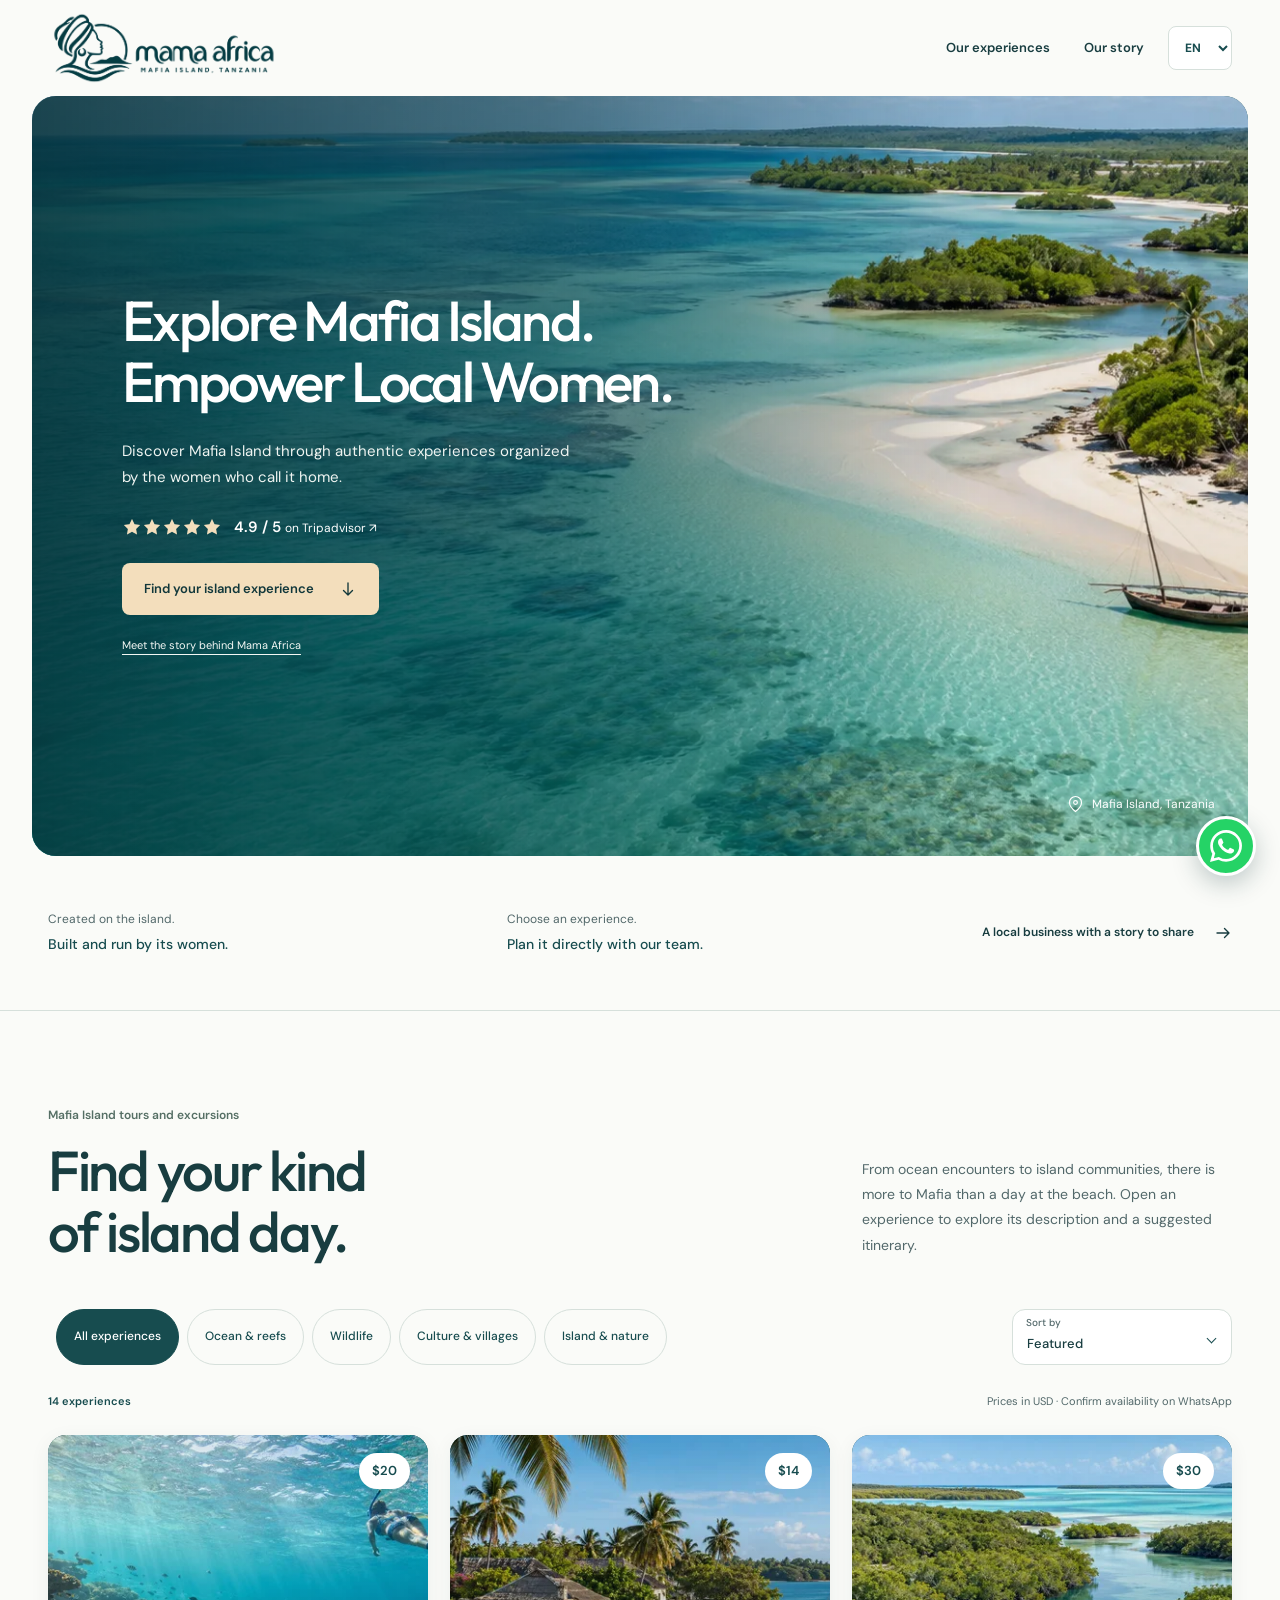
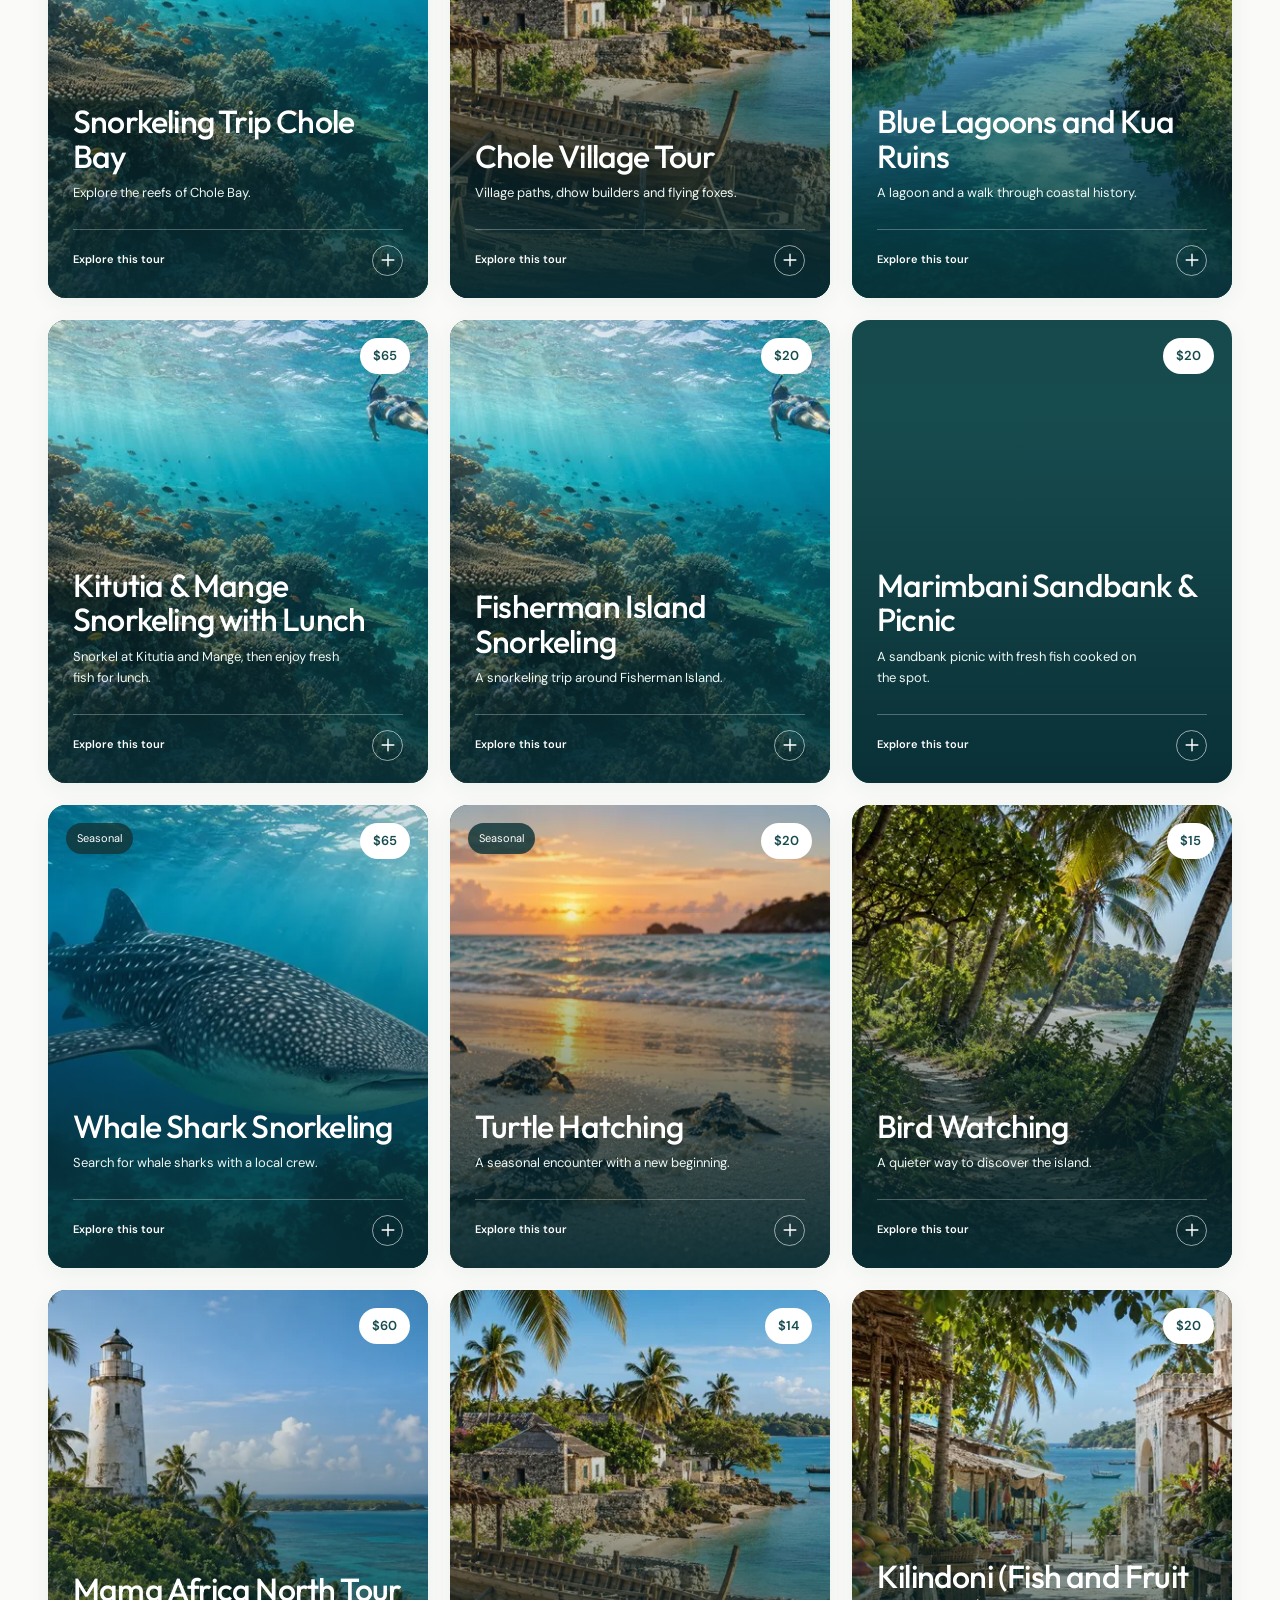
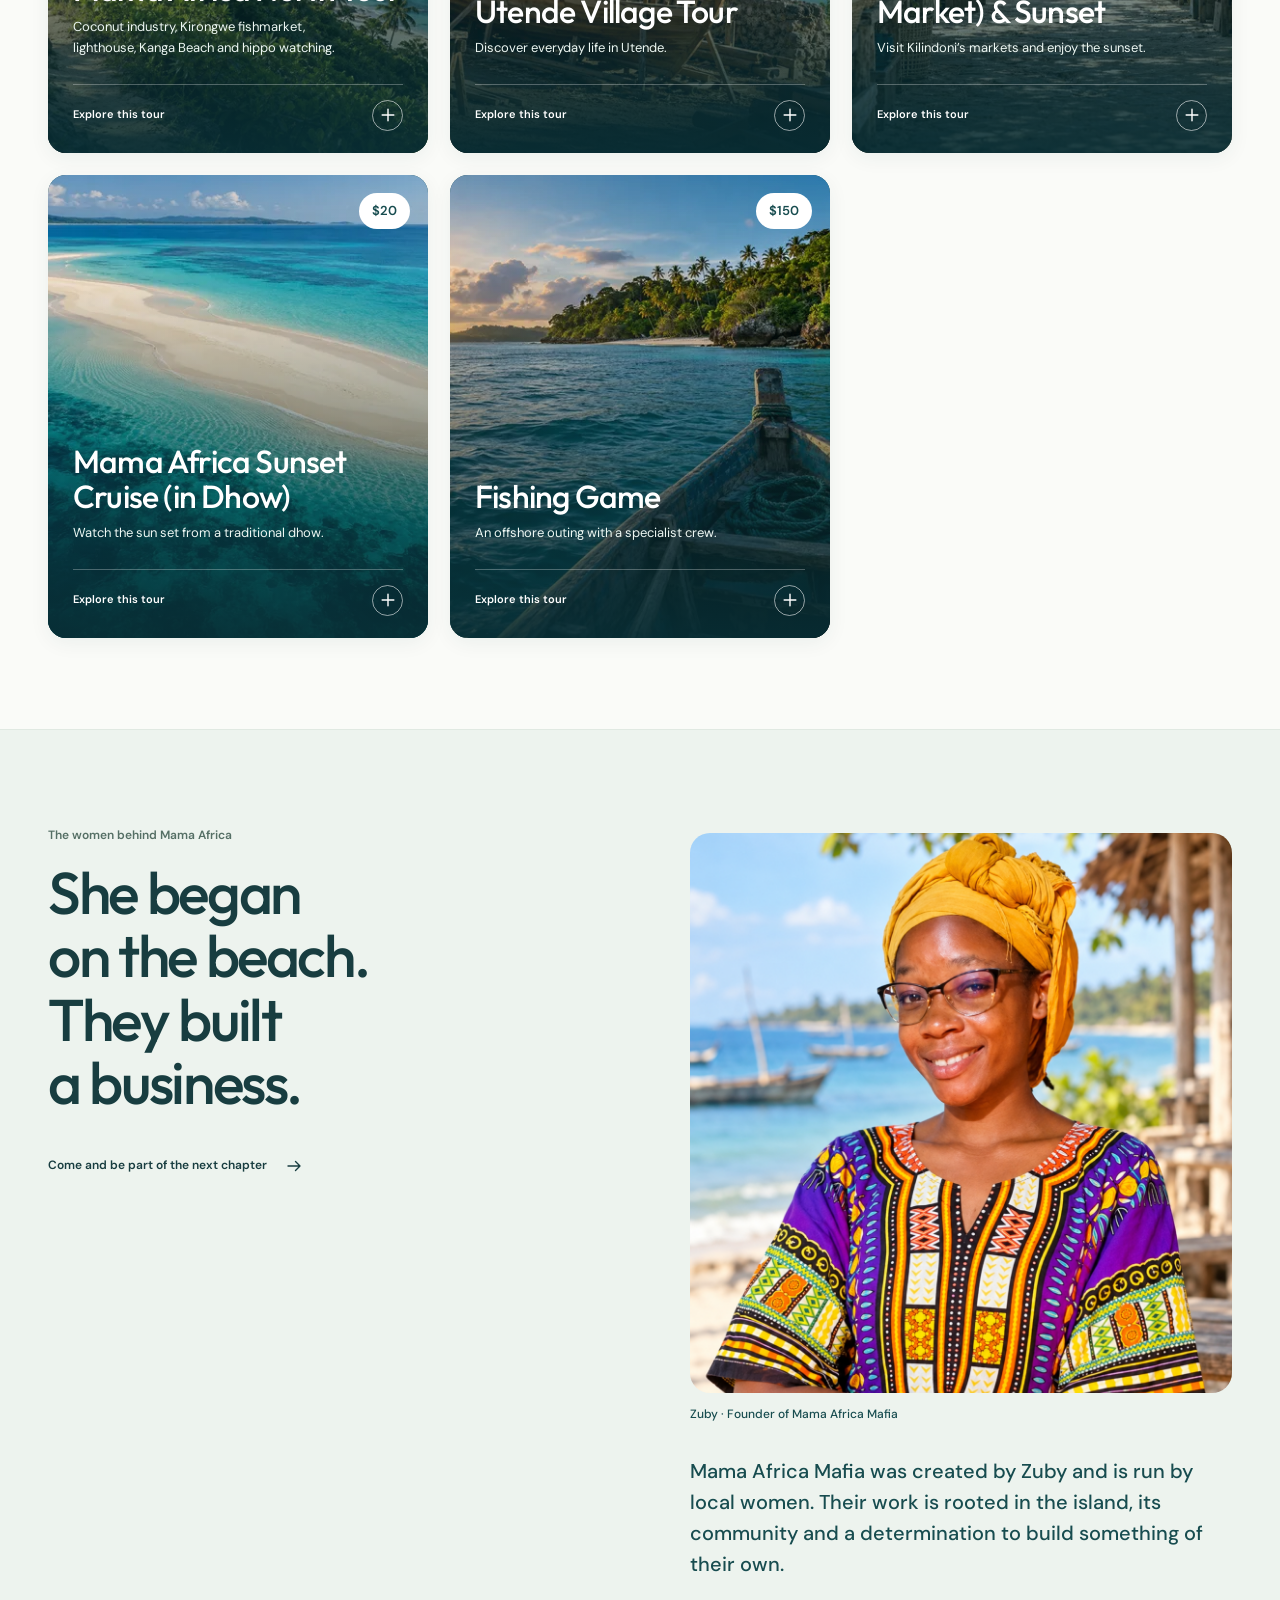
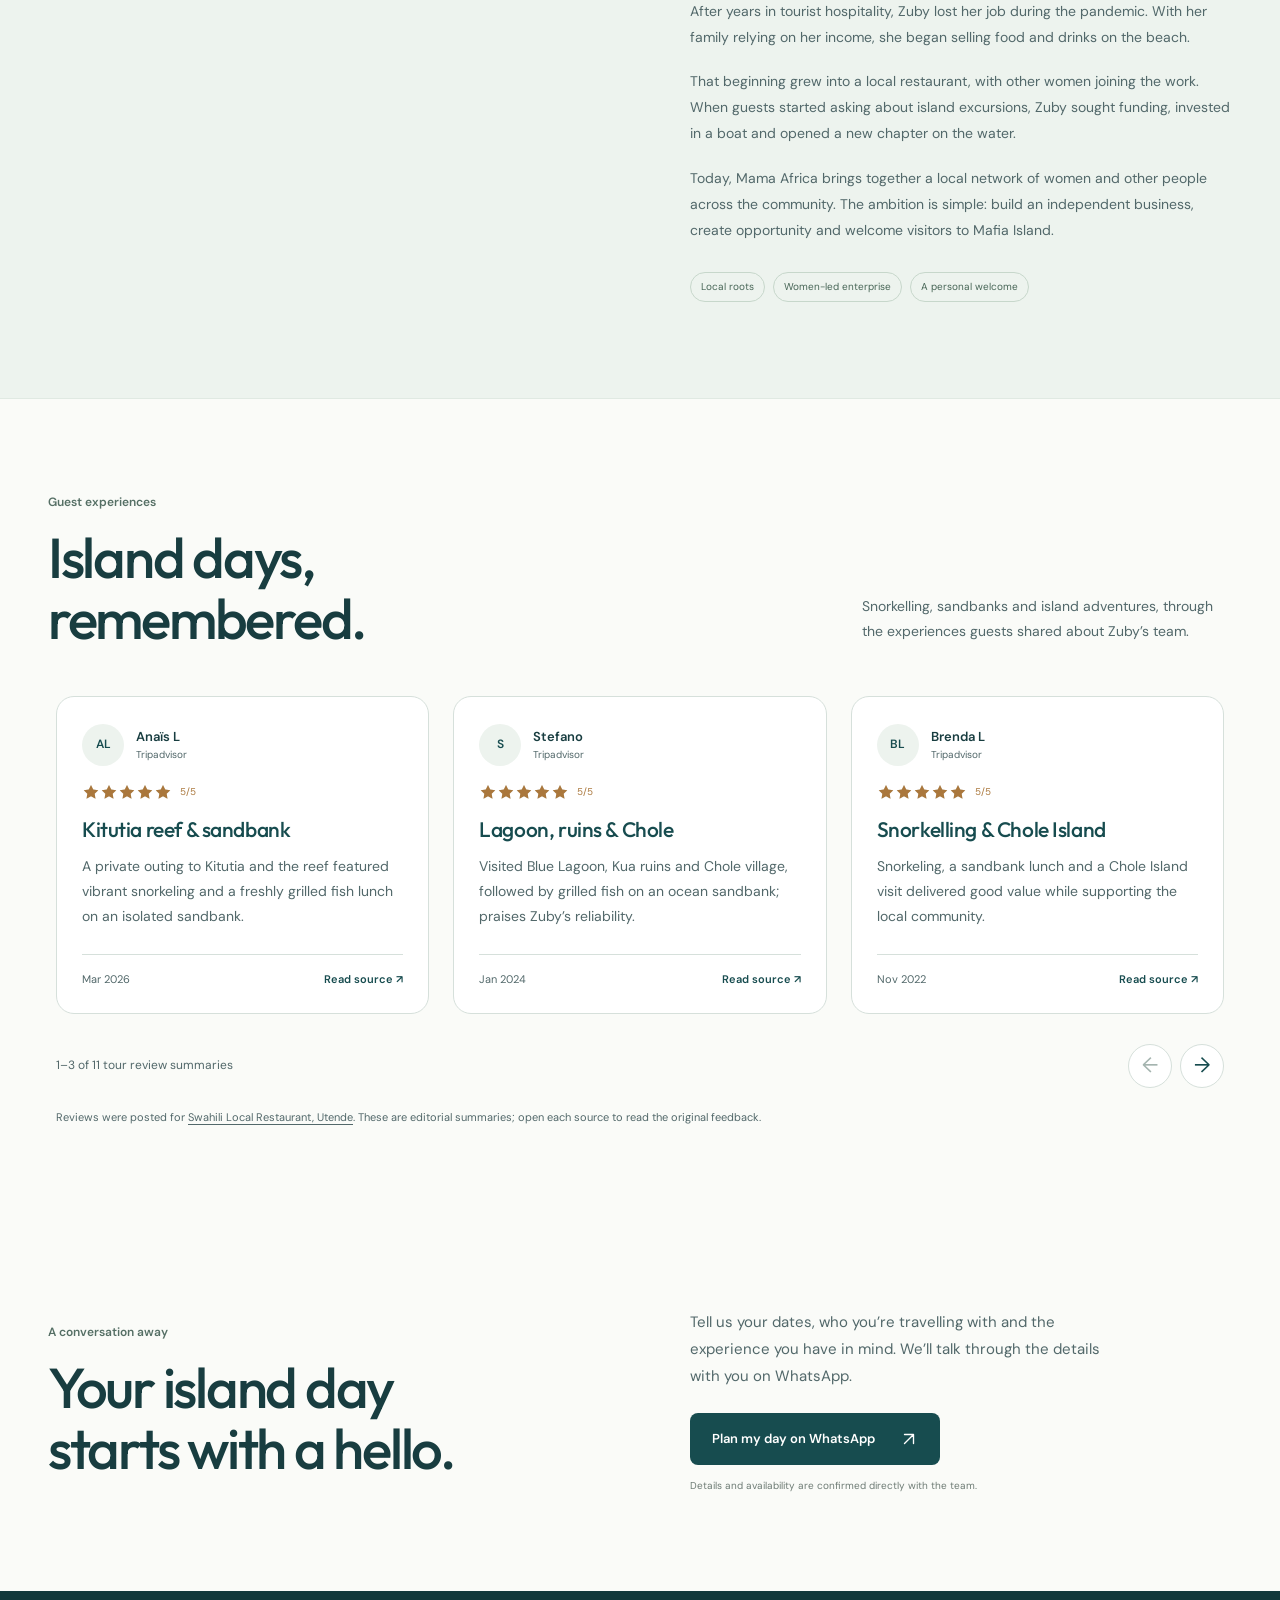
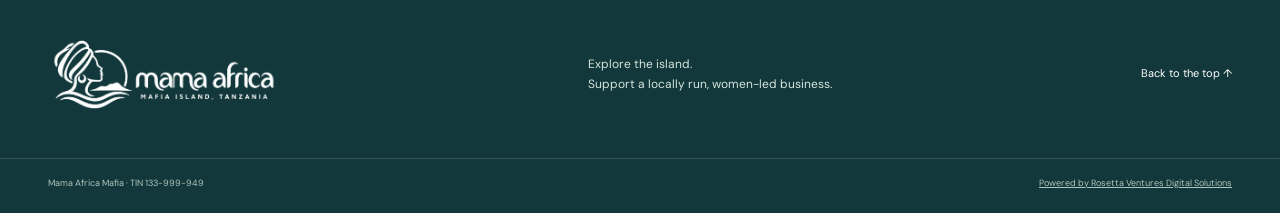
==== commit 56e8e4f4: "Improve Mafia Island tour SEO across four languages" ====
--- a/index.html
+++ b/index.html
@@ -1,200 +1,564 @@
-<!doctype html>
-<html lang="en">
-<head>
-  <meta charset="utf-8">
-  <meta name="viewport" content="width=device-width, initial-scale=1">
-  <meta name="theme-color" content="#174c4f">
-  <meta name="description" content="Explore Mafia Island with Mama Africa Mafia, a business created and run by local women. Discover snorkelling, sandbanks and lagoons. Plan your day on WhatsApp.">
-  <link rel="canonical" href="https://mamaafricamafia.com/">
-  <title>Mama Africa Mafia | Island experiences, created by local women</title>
-  <link rel="preconnect" href="https://fonts.googleapis.com">
-  <link rel="preconnect" href="https://fonts.gstatic.com" crossorigin>
-  <link rel="stylesheet" href="landing-v2/preview-v2.css?v=20261024-i18n1">
-  <script src="landing-v2/preview-v2-data.js?v=20261020-tourcontent1" defer></script>
-  <script src="landing-v2/preview-v2-tour-translations.js?v=20261024-i18n1" defer></script>
-  <script src="landing-v2/preview-v2-i18n.js?v=20261025-credit1" defer></script>
-  <script src="landing-v2/preview-v2.js?v=20261025-root1" defer></script>
-  <script src="landing-v2/preview-v2-hero.js?v=20261015" defer></script>
-  <script src="landing-v2/preview-v2-reviews.js?v=20261024-i18n1" defer></script>
-  <script src="landing-v2/preview-v2-whatsapp.js?v=20261014-oval2" defer></script>
-</head>
-<body>
-  <a class="skip-link" href="#main">Skip to content</a>
-  <header class="header wrap">
-    <a class="brand" href="#top" aria-label="Mama Africa Mafia home">
-      <img class="brand-logo" src="landing-v2/assets/preview-v2/mama-africa-logo-v3.png" width="2018" height="779" alt="Mama Africa — Mafia Island, Tanzania" decoding="async">
-    </a>
-    <div class="header-actions">
-      <nav aria-label="Main navigation">
-        <a href="#experiences">Our experiences</a>
-        <a href="#story">Our story</a>
-      </nav>
-      <label class="language-picker"><span class="visually-hidden">Language</span><select id="site-language" aria-label="Language"><option value="en">EN</option><option value="it">IT</option><option value="fr">FR</option><option value="de">DE</option></select></label>
-    </div>
-  </header>
-
-  <main id="main">
-    <section class="hero" id="top" aria-labelledby="hero-title">
-      <div class="hero-media is-paused" aria-hidden="true">
-        <img class="hero-image is-active" src="landing-v2/assets/preview-v2/hero-1680.webp" srcset="landing-v2/assets/preview-v2/hero-960.webp 960w, landing-v2/assets/preview-v2/hero-1680.webp 1672w" sizes="(max-width: 760px) 100vw, calc(100vw - 64px)" alt="" width="1672" height="941" fetchpriority="high">
-        <img class="hero-image" src="landing-v2/assets/preview-v2/sandbank-1080.webp" srcset="landing-v2/assets/preview-v2/sandbank-640.webp 640w, landing-v2/assets/preview-v2/sandbank-1080.webp 1080w" sizes="(max-width: 760px) 100vw, calc(100vw - 64px)" alt="" width="1080" height="810" fetchpriority="low" decoding="async">
-        <img class="hero-image" src="landing-v2/assets/preview-v2/lagoon-1080.webp" srcset="landing-v2/assets/preview-v2/lagoon-640.webp 640w, landing-v2/assets/preview-v2/lagoon-1080.webp 1080w" sizes="(max-width: 760px) 100vw, calc(100vw - 64px)" alt="" width="1080" height="810" fetchpriority="low" decoding="async">
-        <img class="hero-image" src="landing-v2/assets/preview-v2/sunset-1080.webp" srcset="landing-v2/assets/preview-v2/sunset-640.webp 640w, landing-v2/assets/preview-v2/sunset-1080.webp 1080w" sizes="(max-width: 760px) 100vw, calc(100vw - 64px)" alt="" width="1080" height="810" fetchpriority="low" decoding="async">
-      </div>
-      <div class="hero-shade" aria-hidden="true"></div>
-      <div class="hero-copy">
-        <h1 id="hero-title"><span>Explore Mafia Island.</span><span>Empower Local Women.</span></h1>
-        <p class="hero-description">Discover Mafia Island through authentic experiences organized by the women who call it home.</p>
-        <a class="hero-rating" href="https://www.tripadvisor.co.za/Restaurant_Review-g12858825-d23590982-Reviews-Swahili_Local_Restaurants-Utende_Mafia_Island_Pwani_Region.html" target="_blank" rel="noopener noreferrer" aria-label="Swahili Local Restaurants on Tripadvisor, rated 4.9 out of 5"><svg viewBox="0 0 120 24" width="100" height="20" aria-hidden="true"><defs><clipPath id="hero-rating-fill"><rect width="117.6" height="24"/></clipPath><path id="hero-rating-star" d="m12 2.5 3 6.1 6.7 1-4.8 4.7 1.1 6.7-6-3.2L6 21l1.1-6.7-4.8-4.7 6.7-1Z"/></defs><g fill="currentColor" opacity=".3"><use href="#hero-rating-star"/><use href="#hero-rating-star" x="24"/><use href="#hero-rating-star" x="48"/><use href="#hero-rating-star" x="72"/><use href="#hero-rating-star" x="96"/></g><g fill="currentColor" clip-path="url(#hero-rating-fill)"><use href="#hero-rating-star"/><use href="#hero-rating-star" x="24"/><use href="#hero-rating-star" x="48"/><use href="#hero-rating-star" x="72"/><use href="#hero-rating-star" x="96"/></g></svg><span><strong>4.9 / 5 <span>on Tripadvisor ↗</span></strong></span></a>
-        <div class="hero-actions">
-          <a class="button button-sand" href="#experiences">Find your island experience <svg width="18" height="18" viewBox="0 0 24 24" fill="none" aria-hidden="true"><path d="M12 4v16m-6-6 6 6 6-6" stroke="currentColor" stroke-width="1.8" stroke-linecap="round" stroke-linejoin="round"/></svg></a>
-          <a class="hero-story-link" href="#story">Meet the story behind Mama Africa</a>
-        </div>
-      </div>
-      <span class="hero-location"><svg width="15" height="18" viewBox="0 0 20 24" fill="none" aria-hidden="true"><path d="M18 10c0 6-8 12-8 12S2 16 2 10a8 8 0 1 1 16 0Z" stroke="currentColor" stroke-width="1.5"/><circle cx="10" cy="10" r="2.5" stroke="currentColor" stroke-width="1.5"/></svg>Mafia Island, Tanzania</span>
-    </section>
-
-    <div class="local-note wrap" aria-label="Our approach">
-      <p>Created on the island.<br><strong>Built and run by its women.</strong></p>
-      <p>Choose an experience.<br><strong>Plan it directly with our team.</strong></p>
-      <a href="#story">A local business with a story to share <svg width="18" height="18" viewBox="0 0 24 24" fill="none" aria-hidden="true"><path d="M4 12h16m-6-6 6 6-6 6" stroke="currentColor" stroke-width="1.8" stroke-linecap="round" stroke-linejoin="round"/></svg></a>
-    </div>
-
-    <section class="experiences wrap" id="experiences" aria-labelledby="experiences-title">
-      <div class="section-heading">
-        <div><p class="section-label">Island experiences to explore</p><h2 id="experiences-title">Find your kind<br>of island day.</h2></div>
-        <p>From ocean encounters to island communities, there is more to Mafia than a day at the beach. Open an experience to explore its description and a suggested itinerary.</p>
-      </div>
-      <div class="tour-toolbar">
-        <div class="tour-filters" id="tour-filters" role="group" aria-label="Filter experiences">
-          <button class="filter-pill" type="button" data-tour-filter="all" aria-pressed="true" aria-controls="tour-list">All experiences</button>
-          <button class="filter-pill" type="button" data-tour-filter="ocean" aria-pressed="false" aria-controls="tour-list">Ocean &amp; reefs</button>
-          <button class="filter-pill" type="button" data-tour-filter="wildlife" aria-pressed="false" aria-controls="tour-list">Wildlife</button>
-          <button class="filter-pill" type="button" data-tour-filter="culture" aria-pressed="false" aria-controls="tour-list">Culture &amp; villages</button>
-          <button class="filter-pill" type="button" data-tour-filter="nature" aria-pressed="false" aria-controls="tour-list">Island &amp; nature</button>
-        </div>
-        <label class="tour-sort" for="tour-sort"><span>Sort by</span><select id="tour-sort" aria-controls="tour-list"><option value="featured">Featured</option><option value="price-asc">Price: low to high</option><option value="price-desc">Price: high to low</option></select></label>
-      </div>
-      <div class="tour-results-meta"><p id="tour-count" role="status" aria-live="polite" aria-atomic="true"></p><p class="preview-pricing-note">Prices in USD · Confirm availability on WhatsApp</p></div>
-      <div class="tour-grid" id="tour-list"></div>
-      <p class="tour-empty" id="tour-empty" hidden>No experiences match this filter. Choose another category.</p>
-      <nav class="tour-pagination" id="tour-pagination" aria-label="Experience pages" hidden><button class="page-button" type="button" data-page-step="-1" aria-controls="tour-list"><span aria-hidden="true">←</span> Previous</button><span id="tour-page-label"></span><button class="page-button" type="button" data-page-step="1" aria-controls="tour-list">Next <span aria-hidden="true">→</span></button></nav>
-      <noscript><p class="tour-note">Enable JavaScript to open the tour cards. You can reach Mama Africa Mafia on WhatsApp at +255 692 844 498.</p></noscript>
-    </section>
-
-    <section class="story" id="story" aria-labelledby="story-title">
-      <div class="story-layout wrap">
-        <div class="story-heading"><p class="section-label">The women behind Mama Africa</p><h2 id="story-title">She began<br>on the beach.<br>They built<br>a business.</h2><a class="story-link" href="#contact">Come and be part of the next chapter <svg width="18" height="18" viewBox="0 0 24 24" fill="none" aria-hidden="true"><path d="M4 12h16m-6-6 6 6-6 6" stroke="currentColor" stroke-width="1.8" stroke-linecap="round" stroke-linejoin="round"/></svg></a></div>
-        <div class="story-copy">
-          <figure class="story-portrait"><img src="landing-v2/assets/preview-v2/zuby-portrait.png" width="1122" height="1402" alt="Zuby, founder of Mama Africa Mafia, beside the sea" loading="lazy" decoding="async"><figcaption>Zuby · Founder of Mama Africa Mafia</figcaption></figure>
-          <p class="story-lead">Mama Africa Mafia was created by Zuby and is run by local women. Their work is rooted in the island, its community and a determination to build something of their own.</p>
-          <p>After years in tourist hospitality, Zuby lost her job during the pandemic. With her family relying on her income, she began selling food and drinks on the beach.</p>
-          <p>That beginning grew into a local restaurant, with other women joining the work. When guests started asking about island excursions, Zuby sought funding, invested in a boat and opened a new chapter on the water.</p>
-          <p>Today, Mama Africa brings together a local network of women and other people across the community. The ambition is simple: build an independent business, create opportunity and welcome visitors to Mafia Island.</p>
-          <div class="story-values"><span>Local roots</span><span>Women-led enterprise</span><span>A personal welcome</span></div>
-        </div>
-      </div>
-    </section>
-
-    <section class="guest-reviews wrap" id="reviews" aria-labelledby="reviews-title">
-      <div class="section-heading"><div><p class="section-label">Guest experiences</p><h2 id="reviews-title">Island days,<br>remembered.</h2></div><p>Snorkelling, sandbanks and island adventures, through the experiences guests shared about Zuby’s team.</p></div>
-      <div class="review-list" id="review-list" aria-label="Tour review summaries">
-        <article class="review-card" id="review-REV-001" aria-labelledby="review-title-REV-001">
-          <header class="review-author"><span class="review-avatar" aria-hidden="true">AL</span><div><strong>Anaïs L</strong><span>Tripadvisor</span></div></header>
-          <span class="review-rating" aria-label="Rated 5 out of 5"><span class="review-stars" aria-hidden="true"><span class="review-stars-base"><svg viewBox="0 0 120 24" width="90" height="18" fill="currentColor" aria-hidden="true"><g transform="translate(0 0)"><path d="m12 2.5 3 6.1 6.7 1-4.8 4.7 1.1 6.7-6-3.2L6 21l1.1-6.7-4.8-4.7 6.7-1Z"/></g><g transform="translate(24 0)"><path d="m12 2.5 3 6.1 6.7 1-4.8 4.7 1.1 6.7-6-3.2L6 21l1.1-6.7-4.8-4.7 6.7-1Z"/></g><g transform="translate(48 0)"><path d="m12 2.5 3 6.1 6.7 1-4.8 4.7 1.1 6.7-6-3.2L6 21l1.1-6.7-4.8-4.7 6.7-1Z"/></g><g transform="translate(72 0)"><path d="m12 2.5 3 6.1 6.7 1-4.8 4.7 1.1 6.7-6-3.2L6 21l1.1-6.7-4.8-4.7 6.7-1Z"/></g><g transform="translate(96 0)"><path d="m12 2.5 3 6.1 6.7 1-4.8 4.7 1.1 6.7-6-3.2L6 21l1.1-6.7-4.8-4.7 6.7-1Z"/></g></svg></span><span class="review-stars-fill" style="width:100%"><svg viewBox="0 0 120 24" width="90" height="18" fill="currentColor" aria-hidden="true"><g transform="translate(0 0)"><path d="m12 2.5 3 6.1 6.7 1-4.8 4.7 1.1 6.7-6-3.2L6 21l1.1-6.7-4.8-4.7 6.7-1Z"/></g><g transform="translate(24 0)"><path d="m12 2.5 3 6.1 6.7 1-4.8 4.7 1.1 6.7-6-3.2L6 21l1.1-6.7-4.8-4.7 6.7-1Z"/></g><g transform="translate(48 0)"><path d="m12 2.5 3 6.1 6.7 1-4.8 4.7 1.1 6.7-6-3.2L6 21l1.1-6.7-4.8-4.7 6.7-1Z"/></g><g transform="translate(72 0)"><path d="m12 2.5 3 6.1 6.7 1-4.8 4.7 1.1 6.7-6-3.2L6 21l1.1-6.7-4.8-4.7 6.7-1Z"/></g><g transform="translate(96 0)"><path d="m12 2.5 3 6.1 6.7 1-4.8 4.7 1.1 6.7-6-3.2L6 21l1.1-6.7-4.8-4.7 6.7-1Z"/></g></svg></span></span><span>5/5</span></span>
-          <h3 id="review-title-REV-001">Kitutia reef &amp; sandbank</h3>
-          <p class="review-summary">A private outing to Kitutia and the reef featured vibrant snorkeling and a freshly grilled fish lunch on an isolated sandbank.</p>
-          <footer><time datetime="2026-03-23">Mar 2026</time><a href="https://www.tripadvisor.co.za/ShowUserReviews-g12858825-d23590982-r1053948406-Swahili_Local_Restaurants-Utende_Mafia_Island_Pwani_Region.html" target="_blank" rel="noopener noreferrer" aria-label="Read the source review by Anaïs L">Read source <span aria-hidden="true">↗</span></a></footer>
-        </article>
-        <article class="review-card" id="review-REV-008" aria-labelledby="review-title-REV-008">
-          <header class="review-author"><span class="review-avatar" aria-hidden="true">S</span><div><strong>Stefano</strong><span>Tripadvisor</span></div></header>
-          <span class="review-rating" aria-label="Rated 5 out of 5"><span class="review-stars" aria-hidden="true"><span class="review-stars-base"><svg viewBox="0 0 120 24" width="90" height="18" fill="currentColor" aria-hidden="true"><g transform="translate(0 0)"><path d="m12 2.5 3 6.1 6.7 1-4.8 4.7 1.1 6.7-6-3.2L6 21l1.1-6.7-4.8-4.7 6.7-1Z"/></g><g transform="translate(24 0)"><path d="m12 2.5 3 6.1 6.7 1-4.8 4.7 1.1 6.7-6-3.2L6 21l1.1-6.7-4.8-4.7 6.7-1Z"/></g><g transform="translate(48 0)"><path d="m12 2.5 3 6.1 6.7 1-4.8 4.7 1.1 6.7-6-3.2L6 21l1.1-6.7-4.8-4.7 6.7-1Z"/></g><g transform="translate(72 0)"><path d="m12 2.5 3 6.1 6.7 1-4.8 4.7 1.1 6.7-6-3.2L6 21l1.1-6.7-4.8-4.7 6.7-1Z"/></g><g transform="translate(96 0)"><path d="m12 2.5 3 6.1 6.7 1-4.8 4.7 1.1 6.7-6-3.2L6 21l1.1-6.7-4.8-4.7 6.7-1Z"/></g></svg></span><span class="review-stars-fill" style="width:100%"><svg viewBox="0 0 120 24" width="90" height="18" fill="currentColor" aria-hidden="true"><g transform="translate(0 0)"><path d="m12 2.5 3 6.1 6.7 1-4.8 4.7 1.1 6.7-6-3.2L6 21l1.1-6.7-4.8-4.7 6.7-1Z"/></g><g transform="translate(24 0)"><path d="m12 2.5 3 6.1 6.7 1-4.8 4.7 1.1 6.7-6-3.2L6 21l1.1-6.7-4.8-4.7 6.7-1Z"/></g><g transform="translate(48 0)"><path d="m12 2.5 3 6.1 6.7 1-4.8 4.7 1.1 6.7-6-3.2L6 21l1.1-6.7-4.8-4.7 6.7-1Z"/></g><g transform="translate(72 0)"><path d="m12 2.5 3 6.1 6.7 1-4.8 4.7 1.1 6.7-6-3.2L6 21l1.1-6.7-4.8-4.7 6.7-1Z"/></g><g transform="translate(96 0)"><path d="m12 2.5 3 6.1 6.7 1-4.8 4.7 1.1 6.7-6-3.2L6 21l1.1-6.7-4.8-4.7 6.7-1Z"/></g></svg></span></span><span>5/5</span></span>
-          <h3 id="review-title-REV-008">Lagoon, ruins &amp; Chole</h3>
-          <p class="review-summary">Visited Blue Lagoon, Kua ruins and Chole village, followed by grilled fish on an ocean sandbank; praises Zuby’s reliability.</p>
-          <footer><time datetime="2024-01-03">Jan 2024</time><a href="https://www.tripadvisor.co.za/ShowUserReviews-g12858825-d23590982-r932156697-Swahili_Local_Restaurants-Utende_Mafia_Island_Pwani_Region.html" target="_blank" rel="noopener noreferrer" aria-label="Read the source review by Stefano">Read source <span aria-hidden="true">↗</span></a></footer>
-        </article>
-        <article class="review-card" id="review-REV-009" aria-labelledby="review-title-REV-009">
-          <header class="review-author"><span class="review-avatar" aria-hidden="true">BL</span><div><strong>Brenda L</strong><span>Tripadvisor</span></div></header>
-          <span class="review-rating" aria-label="Rated 5 out of 5"><span class="review-stars" aria-hidden="true"><span class="review-stars-base"><svg viewBox="0 0 120 24" width="90" height="18" fill="currentColor" aria-hidden="true"><g transform="translate(0 0)"><path d="m12 2.5 3 6.1 6.7 1-4.8 4.7 1.1 6.7-6-3.2L6 21l1.1-6.7-4.8-4.7 6.7-1Z"/></g><g transform="translate(24 0)"><path d="m12 2.5 3 6.1 6.7 1-4.8 4.7 1.1 6.7-6-3.2L6 21l1.1-6.7-4.8-4.7 6.7-1Z"/></g><g transform="translate(48 0)"><path d="m12 2.5 3 6.1 6.7 1-4.8 4.7 1.1 6.7-6-3.2L6 21l1.1-6.7-4.8-4.7 6.7-1Z"/></g><g transform="translate(72 0)"><path d="m12 2.5 3 6.1 6.7 1-4.8 4.7 1.1 6.7-6-3.2L6 21l1.1-6.7-4.8-4.7 6.7-1Z"/></g><g transform="translate(96 0)"><path d="m12 2.5 3 6.1 6.7 1-4.8 4.7 1.1 6.7-6-3.2L6 21l1.1-6.7-4.8-4.7 6.7-1Z"/></g></svg></span><span class="review-stars-fill" style="width:100%"><svg viewBox="0 0 120 24" width="90" height="18" fill="currentColor" aria-hidden="true"><g transform="translate(0 0)"><path d="m12 2.5 3 6.1 6.7 1-4.8 4.7 1.1 6.7-6-3.2L6 21l1.1-6.7-4.8-4.7 6.7-1Z"/></g><g transform="translate(24 0)"><path d="m12 2.5 3 6.1 6.7 1-4.8 4.7 1.1 6.7-6-3.2L6 21l1.1-6.7-4.8-4.7 6.7-1Z"/></g><g transform="translate(48 0)"><path d="m12 2.5 3 6.1 6.7 1-4.8 4.7 1.1 6.7-6-3.2L6 21l1.1-6.7-4.8-4.7 6.7-1Z"/></g><g transform="translate(72 0)"><path d="m12 2.5 3 6.1 6.7 1-4.8 4.7 1.1 6.7-6-3.2L6 21l1.1-6.7-4.8-4.7 6.7-1Z"/></g><g transform="translate(96 0)"><path d="m12 2.5 3 6.1 6.7 1-4.8 4.7 1.1 6.7-6-3.2L6 21l1.1-6.7-4.8-4.7 6.7-1Z"/></g></svg></span></span><span>5/5</span></span>
-          <h3 id="review-title-REV-009">Snorkelling &amp; Chole Island</h3>
-          <p class="review-summary">Snorkeling, a sandbank lunch and a Chole Island visit delivered good value while supporting the local community.</p>
-          <footer><time datetime="2022-11-01">Nov 2022</time><a href="https://www.tripadvisor.co.za/ShowUserReviews-g12858825-d23590982-r866791312-Swahili_Local_Restaurants-Utende_Mafia_Island_Pwani_Region.html" target="_blank" rel="noopener noreferrer" aria-label="Read the source review by Brenda L">Read source <span aria-hidden="true">↗</span></a></footer>
-        </article>
-        <article class="review-card" id="review-REV-010" aria-labelledby="review-title-REV-010">
-          <header class="review-author"><span class="review-avatar" aria-hidden="true">A</span><div><strong>AbiF</strong><span>Tripadvisor</span></div></header>
-          <span class="review-rating" aria-label="Rated 5 out of 5"><span class="review-stars" aria-hidden="true"><span class="review-stars-base"><svg viewBox="0 0 120 24" width="90" height="18" fill="currentColor" aria-hidden="true"><g transform="translate(0 0)"><path d="m12 2.5 3 6.1 6.7 1-4.8 4.7 1.1 6.7-6-3.2L6 21l1.1-6.7-4.8-4.7 6.7-1Z"/></g><g transform="translate(24 0)"><path d="m12 2.5 3 6.1 6.7 1-4.8 4.7 1.1 6.7-6-3.2L6 21l1.1-6.7-4.8-4.7 6.7-1Z"/></g><g transform="translate(48 0)"><path d="m12 2.5 3 6.1 6.7 1-4.8 4.7 1.1 6.7-6-3.2L6 21l1.1-6.7-4.8-4.7 6.7-1Z"/></g><g transform="translate(72 0)"><path d="m12 2.5 3 6.1 6.7 1-4.8 4.7 1.1 6.7-6-3.2L6 21l1.1-6.7-4.8-4.7 6.7-1Z"/></g><g transform="translate(96 0)"><path d="m12 2.5 3 6.1 6.7 1-4.8 4.7 1.1 6.7-6-3.2L6 21l1.1-6.7-4.8-4.7 6.7-1Z"/></g></svg></span><span class="review-stars-fill" style="width:100%"><svg viewBox="0 0 120 24" width="90" height="18" fill="currentColor" aria-hidden="true"><g transform="translate(0 0)"><path d="m12 2.5 3 6.1 6.7 1-4.8 4.7 1.1 6.7-6-3.2L6 21l1.1-6.7-4.8-4.7 6.7-1Z"/></g><g transform="translate(24 0)"><path d="m12 2.5 3 6.1 6.7 1-4.8 4.7 1.1 6.7-6-3.2L6 21l1.1-6.7-4.8-4.7 6.7-1Z"/></g><g transform="translate(48 0)"><path d="m12 2.5 3 6.1 6.7 1-4.8 4.7 1.1 6.7-6-3.2L6 21l1.1-6.7-4.8-4.7 6.7-1Z"/></g><g transform="translate(72 0)"><path d="m12 2.5 3 6.1 6.7 1-4.8 4.7 1.1 6.7-6-3.2L6 21l1.1-6.7-4.8-4.7 6.7-1Z"/></g><g transform="translate(96 0)"><path d="m12 2.5 3 6.1 6.7 1-4.8 4.7 1.1 6.7-6-3.2L6 21l1.1-6.7-4.8-4.7 6.7-1Z"/></g></svg></span></span><span>5/5</span></span>
-          <h3 id="review-title-REV-010">Local boat adventures</h3>
-          <p class="review-summary">Recommends the local boat team for fishing, snorkeling, sunset cruises and marine adventures, with personal attention and local knowledge.</p>
-          <footer><time datetime="2022-01-21">Jan 2022</time><a href="https://www.tripadvisor.co.za/ShowUserReviews-g12858825-d23590982-r825519907-Swahili_Local_Restaurants-Utende_Mafia_Island_Pwani_Region.html" target="_blank" rel="noopener noreferrer" aria-label="Read the source review by AbiF">Read source <span aria-hidden="true">↗</span></a></footer>
-        </article>
-        <article class="review-card" id="review-REV-011" aria-labelledby="review-title-REV-011">
-          <header class="review-author"><span class="review-avatar" aria-hidden="true">TN</span><div><strong>Theo Nunn</strong><span>Tripadvisor</span></div></header>
-          <span class="review-rating" aria-label="Rated 5 out of 5"><span class="review-stars" aria-hidden="true"><span class="review-stars-base"><svg viewBox="0 0 120 24" width="90" height="18" fill="currentColor" aria-hidden="true"><g transform="translate(0 0)"><path d="m12 2.5 3 6.1 6.7 1-4.8 4.7 1.1 6.7-6-3.2L6 21l1.1-6.7-4.8-4.7 6.7-1Z"/></g><g transform="translate(24 0)"><path d="m12 2.5 3 6.1 6.7 1-4.8 4.7 1.1 6.7-6-3.2L6 21l1.1-6.7-4.8-4.7 6.7-1Z"/></g><g transform="translate(48 0)"><path d="m12 2.5 3 6.1 6.7 1-4.8 4.7 1.1 6.7-6-3.2L6 21l1.1-6.7-4.8-4.7 6.7-1Z"/></g><g transform="translate(72 0)"><path d="m12 2.5 3 6.1 6.7 1-4.8 4.7 1.1 6.7-6-3.2L6 21l1.1-6.7-4.8-4.7 6.7-1Z"/></g><g transform="translate(96 0)"><path d="m12 2.5 3 6.1 6.7 1-4.8 4.7 1.1 6.7-6-3.2L6 21l1.1-6.7-4.8-4.7 6.7-1Z"/></g></svg></span><span class="review-stars-fill" style="width:100%"><svg viewBox="0 0 120 24" width="90" height="18" fill="currentColor" aria-hidden="true"><g transform="translate(0 0)"><path d="m12 2.5 3 6.1 6.7 1-4.8 4.7 1.1 6.7-6-3.2L6 21l1.1-6.7-4.8-4.7 6.7-1Z"/></g><g transform="translate(24 0)"><path d="m12 2.5 3 6.1 6.7 1-4.8 4.7 1.1 6.7-6-3.2L6 21l1.1-6.7-4.8-4.7 6.7-1Z"/></g><g transform="translate(48 0)"><path d="m12 2.5 3 6.1 6.7 1-4.8 4.7 1.1 6.7-6-3.2L6 21l1.1-6.7-4.8-4.7 6.7-1Z"/></g><g transform="translate(72 0)"><path d="m12 2.5 3 6.1 6.7 1-4.8 4.7 1.1 6.7-6-3.2L6 21l1.1-6.7-4.8-4.7 6.7-1Z"/></g><g transform="translate(96 0)"><path d="m12 2.5 3 6.1 6.7 1-4.8 4.7 1.1 6.7-6-3.2L6 21l1.1-6.7-4.8-4.7 6.7-1Z"/></g></svg></span></span><span>5/5</span></span>
-          <h3 id="review-title-REV-011">A tailored island day</h3>
-          <p class="review-summary">A tailored day combined snorkeling, Chole Island, Blue Lagoon, a sandbank meal and a sunset cruise with local guides.</p>
-          <footer><time datetime="2022-01-20">Jan 2022</time><a href="https://www.tripadvisor.co.za/ShowUserReviews-g12858825-d23590982-r825432401-Swahili_Local_Restaurants-Utende_Mafia_Island_Pwani_Region.html" target="_blank" rel="noopener noreferrer" aria-label="Read the source review by Theo Nunn">Read source <span aria-hidden="true">↗</span></a></footer>
-        </article>
-        <article class="review-card" id="review-REV-023" aria-labelledby="review-title-REV-023">
-          <header class="review-author"><span class="review-avatar" aria-hidden="true">EN</span><div><strong>Elly N</strong><span>Tripadvisor</span></div></header>
-          <span class="review-rating is-unavailable">Rating not available</span>
-          <h3 id="review-title-REV-023">Guided snorkelling</h3>
-          <p class="review-summary">Recalls a memorable guided snorkeling excursion arranged by the Mafia Mammas.</p>
-          <footer><time datetime="2025-11-05">Nov 2025</time><a href="https://www.tripadvisor.co.za/ShowUserReviews-g12858825-d23590982-r1037862272-Swahili_Local_Restaurants-Utende_Mafia_Island_Pwani_Region.html" target="_blank" rel="noopener noreferrer" aria-label="Read the source review by Elly N">Read source <span aria-hidden="true">↗</span></a></footer>
-        </article>
-        <article class="review-card" id="review-REV-024" aria-labelledby="review-title-REV-024">
-          <header class="review-author"><span class="review-avatar" aria-hidden="true">M</span><div><strong>Melanie_83</strong><span>Tripadvisor</span></div></header>
-          <span class="review-rating is-unavailable">Rating not available</span>
-          <h3 id="review-title-REV-024">Snorkelling &amp; sunsets</h3>
-          <p class="review-summary">Recommends snorkeling and sunset-cruise trips organized at fair prices by Zuby’s team.</p>
-          <footer><time datetime="2025-05-08">May 2025</time><a href="https://www.tripadvisor.co.za/ShowUserReviews-g12858825-d23590982-r1006375513-Swahili_Local_Restaurants-Utende_Mafia_Island_Pwani_Region.html" target="_blank" rel="noopener noreferrer" aria-label="Read the source review by Melanie_83">Read source <span aria-hidden="true">↗</span></a></footer>
-        </article>
-        <article class="review-card" id="review-REV-043" aria-labelledby="review-title-REV-043">
-          <header class="review-author"><span class="review-avatar" aria-hidden="true">PL</span><div><strong>Phoebe L</strong><span>Google · via Wanderlog</span></div></header>
-          <span class="review-rating" aria-label="Rated 5 out of 5"><span class="review-stars" aria-hidden="true"><span class="review-stars-base"><svg viewBox="0 0 120 24" width="90" height="18" fill="currentColor" aria-hidden="true"><g transform="translate(0 0)"><path d="m12 2.5 3 6.1 6.7 1-4.8 4.7 1.1 6.7-6-3.2L6 21l1.1-6.7-4.8-4.7 6.7-1Z"/></g><g transform="translate(24 0)"><path d="m12 2.5 3 6.1 6.7 1-4.8 4.7 1.1 6.7-6-3.2L6 21l1.1-6.7-4.8-4.7 6.7-1Z"/></g><g transform="translate(48 0)"><path d="m12 2.5 3 6.1 6.7 1-4.8 4.7 1.1 6.7-6-3.2L6 21l1.1-6.7-4.8-4.7 6.7-1Z"/></g><g transform="translate(72 0)"><path d="m12 2.5 3 6.1 6.7 1-4.8 4.7 1.1 6.7-6-3.2L6 21l1.1-6.7-4.8-4.7 6.7-1Z"/></g><g transform="translate(96 0)"><path d="m12 2.5 3 6.1 6.7 1-4.8 4.7 1.1 6.7-6-3.2L6 21l1.1-6.7-4.8-4.7 6.7-1Z"/></g></svg></span><span class="review-stars-fill" style="width:100%"><svg viewBox="0 0 120 24" width="90" height="18" fill="currentColor" aria-hidden="true"><g transform="translate(0 0)"><path d="m12 2.5 3 6.1 6.7 1-4.8 4.7 1.1 6.7-6-3.2L6 21l1.1-6.7-4.8-4.7 6.7-1Z"/></g><g transform="translate(24 0)"><path d="m12 2.5 3 6.1 6.7 1-4.8 4.7 1.1 6.7-6-3.2L6 21l1.1-6.7-4.8-4.7 6.7-1Z"/></g><g transform="translate(48 0)"><path d="m12 2.5 3 6.1 6.7 1-4.8 4.7 1.1 6.7-6-3.2L6 21l1.1-6.7-4.8-4.7 6.7-1Z"/></g><g transform="translate(72 0)"><path d="m12 2.5 3 6.1 6.7 1-4.8 4.7 1.1 6.7-6-3.2L6 21l1.1-6.7-4.8-4.7 6.7-1Z"/></g><g transform="translate(96 0)"><path d="m12 2.5 3 6.1 6.7 1-4.8 4.7 1.1 6.7-6-3.2L6 21l1.1-6.7-4.8-4.7 6.7-1Z"/></g></svg></span></span><span>5/5</span></span>
-          <h3 id="review-title-REV-043">Whale shark encounter</h3>
-          <p class="review-summary">Describes a whale-shark excursion arranged by Zuby, with six swims and a boat away from other operators.</p>
-          <footer><a href="https://wanderlog.com/pt/list/geoCategory/208593" target="_blank" rel="noopener noreferrer" aria-label="Read the source review by Phoebe L">Read source <span aria-hidden="true">↗</span></a></footer>
-        </article>
-        <article class="review-card" id="review-REV-044" aria-labelledby="review-title-REV-044">
-          <header class="review-author"><span class="review-avatar" aria-hidden="true">RB</span><div><strong>Rachel B</strong><span>Google · via Wanderlog</span></div></header>
-          <span class="review-rating" aria-label="Rated 5 out of 5"><span class="review-stars" aria-hidden="true"><span class="review-stars-base"><svg viewBox="0 0 120 24" width="90" height="18" fill="currentColor" aria-hidden="true"><g transform="translate(0 0)"><path d="m12 2.5 3 6.1 6.7 1-4.8 4.7 1.1 6.7-6-3.2L6 21l1.1-6.7-4.8-4.7 6.7-1Z"/></g><g transform="translate(24 0)"><path d="m12 2.5 3 6.1 6.7 1-4.8 4.7 1.1 6.7-6-3.2L6 21l1.1-6.7-4.8-4.7 6.7-1Z"/></g><g transform="translate(48 0)"><path d="m12 2.5 3 6.1 6.7 1-4.8 4.7 1.1 6.7-6-3.2L6 21l1.1-6.7-4.8-4.7 6.7-1Z"/></g><g transform="translate(72 0)"><path d="m12 2.5 3 6.1 6.7 1-4.8 4.7 1.1 6.7-6-3.2L6 21l1.1-6.7-4.8-4.7 6.7-1Z"/></g><g transform="translate(96 0)"><path d="m12 2.5 3 6.1 6.7 1-4.8 4.7 1.1 6.7-6-3.2L6 21l1.1-6.7-4.8-4.7 6.7-1Z"/></g></svg></span><span class="review-stars-fill" style="width:100%"><svg viewBox="0 0 120 24" width="90" height="18" fill="currentColor" aria-hidden="true"><g transform="translate(0 0)"><path d="m12 2.5 3 6.1 6.7 1-4.8 4.7 1.1 6.7-6-3.2L6 21l1.1-6.7-4.8-4.7 6.7-1Z"/></g><g transform="translate(24 0)"><path d="m12 2.5 3 6.1 6.7 1-4.8 4.7 1.1 6.7-6-3.2L6 21l1.1-6.7-4.8-4.7 6.7-1Z"/></g><g transform="translate(48 0)"><path d="m12 2.5 3 6.1 6.7 1-4.8 4.7 1.1 6.7-6-3.2L6 21l1.1-6.7-4.8-4.7 6.7-1Z"/></g><g transform="translate(72 0)"><path d="m12 2.5 3 6.1 6.7 1-4.8 4.7 1.1 6.7-6-3.2L6 21l1.1-6.7-4.8-4.7 6.7-1Z"/></g><g transform="translate(96 0)"><path d="m12 2.5 3 6.1 6.7 1-4.8 4.7 1.1 6.7-6-3.2L6 21l1.1-6.7-4.8-4.7 6.7-1Z"/></g></svg></span></span><span>5/5</span></span>
-          <h3 id="review-title-REV-044">Lighthouse tour</h3>
-          <p class="review-summary">Highly recommends the Lighthouse Tour and the good value of locally organized activities.</p>
-          <footer><a href="https://wanderlog.com/pt/list/geoCategory/208593" target="_blank" rel="noopener noreferrer" aria-label="Read the source review by Rachel B">Read source <span aria-hidden="true">↗</span></a></footer>
-        </article>
-        <article class="review-card" id="review-REV-048" aria-labelledby="review-title-REV-048">
-          <header class="review-author"><span class="review-avatar" aria-hidden="true">CE</span><div><strong>Chen E</strong><span>Google · via Wanderlog</span></div></header>
-          <span class="review-rating" aria-label="Rated 5 out of 5"><span class="review-stars" aria-hidden="true"><span class="review-stars-base"><svg viewBox="0 0 120 24" width="90" height="18" fill="currentColor" aria-hidden="true"><g transform="translate(0 0)"><path d="m12 2.5 3 6.1 6.7 1-4.8 4.7 1.1 6.7-6-3.2L6 21l1.1-6.7-4.8-4.7 6.7-1Z"/></g><g transform="translate(24 0)"><path d="m12 2.5 3 6.1 6.7 1-4.8 4.7 1.1 6.7-6-3.2L6 21l1.1-6.7-4.8-4.7 6.7-1Z"/></g><g transform="translate(48 0)"><path d="m12 2.5 3 6.1 6.7 1-4.8 4.7 1.1 6.7-6-3.2L6 21l1.1-6.7-4.8-4.7 6.7-1Z"/></g><g transform="translate(72 0)"><path d="m12 2.5 3 6.1 6.7 1-4.8 4.7 1.1 6.7-6-3.2L6 21l1.1-6.7-4.8-4.7 6.7-1Z"/></g><g transform="translate(96 0)"><path d="m12 2.5 3 6.1 6.7 1-4.8 4.7 1.1 6.7-6-3.2L6 21l1.1-6.7-4.8-4.7 6.7-1Z"/></g></svg></span><span class="review-stars-fill" style="width:100%"><svg viewBox="0 0 120 24" width="90" height="18" fill="currentColor" aria-hidden="true"><g transform="translate(0 0)"><path d="m12 2.5 3 6.1 6.7 1-4.8 4.7 1.1 6.7-6-3.2L6 21l1.1-6.7-4.8-4.7 6.7-1Z"/></g><g transform="translate(24 0)"><path d="m12 2.5 3 6.1 6.7 1-4.8 4.7 1.1 6.7-6-3.2L6 21l1.1-6.7-4.8-4.7 6.7-1Z"/></g><g transform="translate(48 0)"><path d="m12 2.5 3 6.1 6.7 1-4.8 4.7 1.1 6.7-6-3.2L6 21l1.1-6.7-4.8-4.7 6.7-1Z"/></g><g transform="translate(72 0)"><path d="m12 2.5 3 6.1 6.7 1-4.8 4.7 1.1 6.7-6-3.2L6 21l1.1-6.7-4.8-4.7 6.7-1Z"/></g><g transform="translate(96 0)"><path d="m12 2.5 3 6.1 6.7 1-4.8 4.7 1.1 6.7-6-3.2L6 21l1.1-6.7-4.8-4.7 6.7-1Z"/></g></svg></span></span><span>5/5</span></span>
-          <h3 id="review-title-REV-048">Whale shark outing</h3>
-          <p class="review-summary">Recalls an exciting, good-value whale-shark outing arranged through the team.</p>
-          <footer><time datetime="2025-10-08">Oct 2025</time><a href="https://wanderlog.com/place/details/2803539/swahili-local-restaurant-utende" target="_blank" rel="noopener noreferrer" aria-label="Read the source review by Chen E">Read source <span aria-hidden="true">↗</span></a></footer>
-        </article>
-        <article class="review-card" id="review-REV-049" aria-labelledby="review-title-REV-049">
-          <header class="review-author"><span class="review-avatar" aria-hidden="true">MZ</span><div><strong>Michelle Z</strong><span>Google · via Wanderlog</span></div></header>
-          <span class="review-rating is-unavailable">Rating not available</span>
-          <h3 id="review-title-REV-049">Two island trips</h3>
-          <p class="review-summary">Booked two trips with Zuby and praises their organization and her flexible approach.</p>
-          <footer><a href="https://wanderlog.com/list/geoCategory/208593/where-to-eat-best-restaurants-in-pwani-region" target="_blank" rel="noopener noreferrer" aria-label="Read the source review by Michelle Z">Read source <span aria-hidden="true">↗</span></a></footer>
-        </article>
-      </div>
-      <div class="review-navigation"><p id="review-position" role="status" aria-live="polite" aria-atomic="true">11 tour review summaries</p><div class="review-arrows" hidden><button id="review-previous" type="button" aria-label="Previous tour reviews" aria-controls="review-list"><span aria-hidden="true">←</span></button><button id="review-next" type="button" aria-label="Next tour reviews" aria-controls="review-list"><span aria-hidden="true">→</span></button></div></div>
-      <p class="review-provenance">Reviews were posted for <a href="https://www.tripadvisor.co.za/Restaurant_Review-g12858825-d23590982-Reviews-Swahili_Local_Restaurants-Utende_Mafia_Island_Pwani_Region.html" target="_blank" rel="noopener noreferrer">Swahili Local Restaurant, Utende</a>. These are editorial summaries; open each source to read the original feedback.</p>
-    </section>
-
-<section class="booking wrap" id="contact" aria-labelledby="booking-title">
-      <div><p class="section-label">A conversation away</p><h2 id="booking-title">Your island day<br>starts with a hello.</h2></div>
-      <div class="booking-copy"><p>Tell us your dates, who you’re travelling with and the experience you have in mind. We’ll talk through the details with you on WhatsApp.</p><a class="button button-teal" data-booking="general">Plan my day on WhatsApp <svg width="18" height="18" viewBox="0 0 24 24" fill="none" aria-hidden="true"><path d="M6 18 18 6M6 6h12v12" stroke="currentColor" stroke-width="1.8" stroke-linecap="round" stroke-linejoin="round"/></svg></a><small>Details and availability are confirmed directly with the team.</small></div>
-    </section>
-  </main>
-
-  <footer class="footer">
-    <div class="footer-main wrap"><a class="brand" href="#top" aria-label="Mama Africa Mafia home"><img class="brand-logo" src="landing-v2/assets/preview-v2/mama-africa-logo-v3.png" width="2018" height="779" alt="Mama Africa — Mafia Island, Tanzania" decoding="async"></a><p>Explore the island.<br>Support a locally run, women-led business.</p><a class="footer-top" href="#top">Back to the top ↑</a></div>
-    <div class="footer-small wrap"><span>Mama Africa Mafia · TIN 133-999-949</span><a href="https://wa.me/971562873135" target="_blank" rel="noopener noreferrer">Powered by Rosetta Ventures Digital Solutions</a></div>
-  </footer>
-  <a class="whatsapp-float" href="https://wa.me/255692844498" data-booking="general" target="_blank" rel="noopener noreferrer" aria-label="Chat with Zuby on WhatsApp" title="Chat with Zuby on WhatsApp">
-    <span class="whatsapp-hint" role="status" aria-live="polite">Hi, how can I help you?</span>
-    <img class="whatsapp-avatar" src="landing-v2/assets/preview-v2/zuby-portrait.png" width="56" height="56" alt="" loading="eager" decoding="async">
-    <svg class="whatsapp-icon" width="32" height="32" viewBox="0 0 24 24" fill="currentColor" aria-hidden="true"><path d="M17.472 14.382c-.297-.149-1.758-.867-2.03-.967-.273-.099-.471-.148-.67.15-.197.297-.767.966-.94 1.164-.173.199-.347.223-.644.074-.297-.148-1.255-.462-2.39-1.475-.883-.788-1.48-1.761-1.653-2.059-.173-.297-.018-.458.13-.606.134-.133.298-.347.446-.52.149-.174.198-.298.297-.497.1-.198.05-.372-.025-.521-.074-.149-.669-1.612-.916-2.207-.242-.579-.487-.5-.669-.51-.173-.008-.371-.01-.57-.01-.198 0-.52.074-.792.372-.272.297-1.04 1.016-1.04 2.479s1.065 2.876 1.213 3.074c.149.198 2.096 3.2 5.077 4.487.709.306 1.262.489 1.694.625.712.226 1.36.194 1.872.118.571-.085 1.758-.719 2.006-1.413.248-.694.248-1.289.173-1.413-.074-.124-.272-.198-.57-.347m-5.421 7.403h-.004a9.87 9.87 0 0 1-5.031-1.378l-.361-.214-3.741.982.998-3.648-.235-.374a9.86 9.86 0 0 1-1.51-5.26C2.167 6.449 6.602 2.015 12.055 2.015c2.64 0 5.122 1.029 6.988 2.896a9.825 9.825 0 0 1 2.893 6.994c-.004 5.45-4.439 9.884-9.885 9.884M20.462 3.488A11.815 11.815 0 0 0 12.056 0C5.495 0 .143 5.35.141 11.924c0 2.102.549 4.154 1.592 5.965L0 24l6.335-1.652a11.944 11.944 0 0 0 5.715 1.455h.005c6.574 0 11.924-5.35 11.927-11.925a11.87 11.87 0 0 0-3.495-8.39"/></svg>
-  </a>
-</body>
-</html>
+<!doctype html>
+<html lang="en">
+<head>
+  <meta charset="utf-8">
+  <meta name="viewport" content="width=device-width, initial-scale=1">
+  <meta name="theme-color" content="#174c4f">
+  <meta name="description" content="Explore Mafia Island tours with a local women-led team. Discover snorkeling, sandbanks, village visits and wildlife experiences. Confirm availability on WhatsApp.">
+  <link rel="canonical" href="https://mamaafricamafia.com/">
+  <link rel="alternate" hreflang="en" href="https://mamaafricamafia.com/">
+  <link rel="alternate" hreflang="it" href="https://mamaafricamafia.com/it/">
+  <link rel="alternate" hreflang="fr" href="https://mamaafricamafia.com/fr/">
+  <link rel="alternate" hreflang="de" href="https://mamaafricamafia.com/de/">
+  <link rel="alternate" hreflang="x-default" href="https://mamaafricamafia.com/">
+  <meta property="og:type" content="website">
+  <meta property="og:locale" content="en_US">
+  <meta property="og:site_name" content="Mama Africa Mafia">
+  <meta property="og:title" content="Mafia Island Tours &amp; Excursions | Mama Africa Mafia">
+  <meta property="og:description" content="Explore Mafia Island tours with a local women-led team. Discover snorkeling, sandbanks, village visits and wildlife experiences. Confirm availability on WhatsApp.">
+  <meta property="og:url" content="https://mamaafricamafia.com/">
+  <meta property="og:image" content="https://mamaafricamafia.com/landing-v2/assets/preview-v2/hero-1680.webp">
+  <meta property="og:image:alt" content="Mafia Island coast">
+  <meta name="twitter:card" content="summary_large_image">
+  <meta name="twitter:title" content="Mafia Island Tours &amp; Excursions | Mama Africa Mafia">
+  <meta name="twitter:description" content="Explore Mafia Island tours with a local women-led team. Discover snorkeling, sandbanks, village visits and wildlife experiences. Confirm availability on WhatsApp.">
+  <meta name="twitter:image" content="https://mamaafricamafia.com/landing-v2/assets/preview-v2/hero-1680.webp">
+  <script type="application/ld+json">{"@context":"https://schema.org","@type":"Organization","name":"Mama Africa Mafia","url":"https://mamaafricamafia.com/","logo":"https://mamaafricamafia.com/landing-v2/assets/preview-v2/mama-africa-logo-v3.png","description":"Mafia Island excursions organized by a locally run, women-led team."}</script>
+  <title>Mafia Island Tours &amp; Excursions | Mama Africa Mafia</title>
+  <link rel="preconnect" href="https://fonts.googleapis.com">
+  <link rel="preconnect" href="https://fonts.gstatic.com" crossorigin>
+  <link rel="stylesheet" href="landing-v2/preview-v2.css?v=20261024-i18n1">
+  <script src="landing-v2/preview-v2-data.js?v=20261020-tourcontent1" defer></script>
+  <script src="landing-v2/preview-v2-tour-translations.js?v=20261024-i18n1" defer></script>
+  <script src="landing-v2/preview-v2-i18n.js?v=20261027-seo1" defer></script>
+  <script src="landing-v2/preview-v2.js?v=20261025-root1" defer></script>
+  <script src="landing-v2/preview-v2-hero.js?v=20261015" defer></script>
+  <script src="landing-v2/preview-v2-reviews.js?v=20261024-i18n1" defer></script>
+  <script src="landing-v2/preview-v2-whatsapp.js?v=20261014-oval2" defer></script>
+</head>
+<body>
+  <a class="skip-link" href="#main">Skip to content</a>
+  <header class="header wrap">
+    <a class="brand" href="#top" aria-label="Mama Africa Mafia home">
+      <img class="brand-logo" src="landing-v2/assets/preview-v2/mama-africa-logo-v3.png" width="2018" height="779" alt="Mama Africa — Mafia Island, Tanzania" decoding="async">
+    </a>
+    <div class="header-actions">
+      <nav aria-label="Main navigation">
+        <a href="#experiences">Our experiences</a>
+        <a href="#story">Our story</a>
+      </nav>
+      <label class="language-picker"><span class="visually-hidden">Language</span><select id="site-language" aria-label="Language"><option value="en">EN</option><option value="it">IT</option><option value="fr">FR</option><option value="de">DE</option></select></label>
+    </div>
+  </header>
+
+  <main id="main">
+    <section class="hero" id="top" aria-labelledby="hero-title">
+      <div class="hero-media is-paused" aria-hidden="true">
+        <img class="hero-image is-active" src="landing-v2/assets/preview-v2/hero-1680.webp" srcset="landing-v2/assets/preview-v2/hero-960.webp 960w, landing-v2/assets/preview-v2/hero-1680.webp 1672w" sizes="(max-width: 760px) 100vw, calc(100vw - 64px)" alt="" width="1672" height="941" fetchpriority="high">
+        <img class="hero-image" src="landing-v2/assets/preview-v2/sandbank-1080.webp" srcset="landing-v2/assets/preview-v2/sandbank-640.webp 640w, landing-v2/assets/preview-v2/sandbank-1080.webp 1080w" sizes="(max-width: 760px) 100vw, calc(100vw - 64px)" alt="" width="1080" height="810" fetchpriority="low" decoding="async">
+        <img class="hero-image" src="landing-v2/assets/preview-v2/lagoon-1080.webp" srcset="landing-v2/assets/preview-v2/lagoon-640.webp 640w, landing-v2/assets/preview-v2/lagoon-1080.webp 1080w" sizes="(max-width: 760px) 100vw, calc(100vw - 64px)" alt="" width="1080" height="810" fetchpriority="low" decoding="async">
+        <img class="hero-image" src="landing-v2/assets/preview-v2/sunset-1080.webp" srcset="landing-v2/assets/preview-v2/sunset-640.webp 640w, landing-v2/assets/preview-v2/sunset-1080.webp 1080w" sizes="(max-width: 760px) 100vw, calc(100vw - 64px)" alt="" width="1080" height="810" fetchpriority="low" decoding="async">
+      </div>
+      <div class="hero-shade" aria-hidden="true"></div>
+      <div class="hero-copy">
+        <h1 id="hero-title"><span>Explore Mafia Island.</span><span>Empower Local Women.</span></h1>
+        <p class="hero-description">Discover Mafia Island through authentic experiences organized by the women who call it home.</p>
+        <a class="hero-rating" href="https://www.tripadvisor.co.za/Restaurant_Review-g12858825-d23590982-Reviews-Swahili_Local_Restaurants-Utende_Mafia_Island_Pwani_Region.html" target="_blank" rel="noopener noreferrer" aria-label="Swahili Local Restaurants on Tripadvisor, rated 4.9 out of 5"><svg viewBox="0 0 120 24" width="100" height="20" aria-hidden="true"><defs><clipPath id="hero-rating-fill"><rect width="117.6" height="24"></rect></clipPath><path id="hero-rating-star" d="m12 2.5 3 6.1 6.7 1-4.8 4.7 1.1 6.7-6-3.2L6 21l1.1-6.7-4.8-4.7 6.7-1Z"></path></defs><g fill="currentColor" opacity=".3"><use href="#hero-rating-star"></use><use href="#hero-rating-star" x="24"></use><use href="#hero-rating-star" x="48"></use><use href="#hero-rating-star" x="72"></use><use href="#hero-rating-star" x="96"></use></g><g fill="currentColor" clip-path="url(#hero-rating-fill)"><use href="#hero-rating-star"></use><use href="#hero-rating-star" x="24"></use><use href="#hero-rating-star" x="48"></use><use href="#hero-rating-star" x="72"></use><use href="#hero-rating-star" x="96"></use></g></svg><span><strong>4.9 / 5 <span>on Tripadvisor ↗</span></strong></span></a>
+        <div class="hero-actions">
+          <a class="button button-sand" href="#experiences">Find your island experience <svg width="18" height="18" viewBox="0 0 24 24" fill="none" aria-hidden="true"><path d="M12 4v16m-6-6 6 6 6-6" stroke="currentColor" stroke-width="1.8" stroke-linecap="round" stroke-linejoin="round"></path></svg></a>
+          <a class="hero-story-link" href="#story">Meet the story behind Mama Africa</a>
+        </div>
+      </div>
+      <span class="hero-location"><svg width="15" height="18" viewBox="0 0 20 24" fill="none" aria-hidden="true"><path d="M18 10c0 6-8 12-8 12S2 16 2 10a8 8 0 1 1 16 0Z" stroke="currentColor" stroke-width="1.5"></path><circle cx="10" cy="10" r="2.5" stroke="currentColor" stroke-width="1.5"></circle></svg>Mafia Island, Tanzania</span>
+    </section>
+
+    <div class="local-note wrap" aria-label="Our approach">
+      <p>Created on the island.<br><strong>Built and run by its women.</strong></p>
+      <p>Choose an experience.<br><strong>Plan it directly with our team.</strong></p>
+      <a href="#story">A local business with a story to share <svg width="18" height="18" viewBox="0 0 24 24" fill="none" aria-hidden="true"><path d="M4 12h16m-6-6 6 6-6 6" stroke="currentColor" stroke-width="1.8" stroke-linecap="round" stroke-linejoin="round"></path></svg></a>
+    </div>
+
+    <section class="experiences wrap" id="experiences" aria-labelledby="experiences-title">
+      <div class="section-heading">
+        <div><p class="section-label">Mafia Island tours and excursions</p><h2 id="experiences-title">Find your kind<br>of island day.</h2></div>
+        <p>From ocean encounters to island communities, there is more to Mafia than a day at the beach. Open an experience to explore its description and a suggested itinerary.</p>
+      </div>
+      <div class="tour-toolbar">
+        <div class="tour-filters" id="tour-filters" role="group" aria-label="Filter experiences">
+          <button class="filter-pill" type="button" data-tour-filter="all" aria-pressed="true" aria-controls="tour-list">All experiences</button>
+          <button class="filter-pill" type="button" data-tour-filter="ocean" aria-pressed="false" aria-controls="tour-list">Ocean &amp; reefs</button>
+          <button class="filter-pill" type="button" data-tour-filter="wildlife" aria-pressed="false" aria-controls="tour-list">Wildlife</button>
+          <button class="filter-pill" type="button" data-tour-filter="culture" aria-pressed="false" aria-controls="tour-list">Culture &amp; villages</button>
+          <button class="filter-pill" type="button" data-tour-filter="nature" aria-pressed="false" aria-controls="tour-list">Island &amp; nature</button>
+        </div>
+        <label class="tour-sort" for="tour-sort"><span>Sort by</span><select id="tour-sort" aria-controls="tour-list"><option value="featured">Featured</option><option value="price-asc">Price: low to high</option><option value="price-desc">Price: high to low</option></select></label>
+      </div>
+      <div class="tour-results-meta"><p id="tour-count" role="status" aria-live="polite" aria-atomic="true">14 experiences</p><p class="preview-pricing-note">Prices in USD · Confirm availability on WhatsApp</p></div>
+      <div class="tour-grid" id="tour-list"><article class="tour-card" id="tour-snorkelling" aria-labelledby="title-snorkelling">
+      <div class="tour-cover">
+        <img src="landing-v2/assets/preview-v2/snorkelling-1080.webp" srcset="landing-v2/assets/preview-v2/snorkelling-640.webp 640w, landing-v2/assets/preview-v2/snorkelling-1080.webp 1080w" sizes="(max-width:760px) calc(100vw - 40px), calc((100vw - 140px) / 3)" alt="Illustrative preview image for Snorkeling Trip Chole Bay" width="1448" height="1086" loading="lazy">
+        <span class="tour-price">$20</span>
+        
+        <div class="tour-cover-copy"><h3 id="title-snorkelling">Snorkeling Trip Chole Bay</h3><p>Explore the reefs of Chole Bay.</p><span class="tour-cover-action">Explore this tour <span class="tour-plus"><svg width="20" height="20" viewBox="0 0 24 24" fill="none" aria-hidden="true"><path d="M5 12h14M12 5v14" stroke="currentColor" stroke-width="1.7" stroke-linecap="round"></path></svg></span></span></div>
+        <button class="tour-toggle" type="button" data-card-toggle="" aria-expanded="false" aria-controls="content-snorkelling" aria-label="Open Snorkeling Trip Chole Bay tour details"></button>
+      </div>
+      <div class="tour-content" id="content-snorkelling" hidden="">
+        <button type="button" class="panel-toggle" id="about-button-snorkelling" data-panel-toggle="about" aria-expanded="true" aria-controls="about-snorkelling">About this tour <svg width="18" height="18" viewBox="0 0 24 24" fill="none" aria-hidden="true"><path d="m6 9 6 6 6-6" stroke="currentColor" stroke-width="1.7" stroke-linecap="round" stroke-linejoin="round"></path></svg></button>
+        <div class="tour-panel" id="about-snorkelling" role="region" aria-labelledby="about-button-snorkelling"><p>Discover the underwater beauty of Chole Bay on a guided snorkeling adventure through some of Mafia Island's most fascinating coral reefs.
+
+Explore three different snorkeling locations, each offering unique coral formations, colorful tropical fish, and an incredible variety of marine life.
+
+The excursion is carefully planned around the tides to provide favorable visibility and snorkeling conditions. Between stops, relax aboard the boat and enjoy fresh fruit, drinking water, and light snacks while taking in the beautiful surroundings of Chole Bay.</p></div>
+        <button type="button" class="panel-toggle" id="steps-button-snorkelling" data-panel-toggle="steps" aria-expanded="false" aria-controls="steps-snorkelling">Your day, step by step <svg width="18" height="18" viewBox="0 0 24 24" fill="none" aria-hidden="true"><path d="m6 9 6 6 6-6" stroke="currentColor" stroke-width="1.7" stroke-linecap="round" stroke-linejoin="round"></path></svg></button>
+        <div class="tour-panel steps-panel" id="steps-snorkelling" role="region" aria-labelledby="steps-button-snorkelling" hidden="">
+          <p class="itinerary-label">A suggested day on the water</p>
+          <ol class="tour-steps"><li><h4>Meeting at Swahili Local Restaurant</h4><p>Meet your guides, receive your snorkeling equipment, and make sure everything fits comfortably. Guests are welcome to use their own equipment.</p></li><li><h4>Boarding and Introduction</h4><p>Head to the beach, board the boat, and meet your captain and local snorkeling guides.</p></li><li><h4>First Snorkeling Stop</h4><p>Begin exploring the underwater world at one of Chole Bay's snorkeling locations, such as Big Rock, Small Rock, or Coral Garden, depending on sea conditions.</p></li><li><h4>Second Snorkeling Stop</h4><p>Travel by boat to another coral reef and discover different marine habitats and tropical fish.</p></li><li><h4>Third Snorkeling Stop</h4><p>Enjoy your final snorkeling session at a third location, with more opportunities to observe the diverse underwater life.</p></li><li><h4>Return to the Beach</h4><p>Relax during the boat journey back to your starting point.</p></li></ol>
+        </div>
+        <p class="planning-note">Confirm snorkeling equipment, sea conditions and any park fees.</p>
+        <a class="button button-teal tour-book" href="https://wa.me/255692844498?text=Hello%20Mama%20Africa!%20I'm%20interested%20in%20booking%20the%20Snorkeling%20Trip%20Chole%20Bay%20experience.%20Could%20you%20please%20share%20availability%2C%20the%20final%20itinerary%20and%20price%3F" target="_blank" rel="noopener noreferrer" aria-label="Book Snorkeling Trip Chole Bay on WhatsApp">Book Now <svg width="18" height="18" viewBox="0 0 24 24" fill="none" aria-hidden="true"><path d="M6 18 18 6M6 6h12v12" stroke="currentColor" stroke-width="1.8" stroke-linecap="round" stroke-linejoin="round"></path></svg></a>
+        <span class="booking-hint">Continue the conversation on WhatsApp</span>
+      </div>
+    </article><article class="tour-card" id="tour-chole" aria-labelledby="title-chole">
+      <div class="tour-cover">
+        <img src="landing-v2/assets/preview-v2/village-1080.webp" srcset="landing-v2/assets/preview-v2/village-640.webp 640w, landing-v2/assets/preview-v2/village-1080.webp 1080w" sizes="(max-width:760px) calc(100vw - 40px), calc((100vw - 140px) / 3)" alt="Illustrative preview image for Chole Village Tour" width="1448" height="1086" loading="lazy">
+        <span class="tour-price">$14</span>
+        
+        <div class="tour-cover-copy"><h3 id="title-chole">Chole Village Tour</h3><p>Village paths, dhow builders and flying foxes.</p><span class="tour-cover-action">Explore this tour <span class="tour-plus"><svg width="20" height="20" viewBox="0 0 24 24" fill="none" aria-hidden="true"><path d="M5 12h14M12 5v14" stroke="currentColor" stroke-width="1.7" stroke-linecap="round"></path></svg></span></span></div>
+        <button class="tour-toggle" type="button" data-card-toggle="" aria-expanded="false" aria-controls="content-chole" aria-label="Open Chole Village Tour tour details"></button>
+      </div>
+      <div class="tour-content" id="content-chole" hidden="">
+        <button type="button" class="panel-toggle" id="about-button-chole" data-panel-toggle="about" aria-expanded="true" aria-controls="about-chole">About this tour <svg width="18" height="18" viewBox="0 0 24 24" fill="none" aria-hidden="true"><path d="m6 9 6 6 6-6" stroke="currentColor" stroke-width="1.7" stroke-linecap="round" stroke-linejoin="round"></path></svg></button>
+        <div class="tour-panel" id="about-chole" role="region" aria-labelledby="about-button-chole"><p>Step into the authentic island life of Chole, a peaceful tropical village located just off the coast of Mafia Island.
+
+Explore its narrow pathways, meet local residents, and discover the traditions that have shaped this small island community for generations.
+
+Observe the remarkable flying fox fruit bats, explore historical ruins, and learn about local activities such as seaweed farming and traditional wooden boat building.
+
+This experience offers a unique opportunity to connect with the people of Chole Island and discover a side of Mafia that goes far beyond its beautiful beaches.</p></div>
+        <button type="button" class="panel-toggle" id="steps-button-chole" data-panel-toggle="steps" aria-expanded="false" aria-controls="steps-chole">Your day, step by step <svg width="18" height="18" viewBox="0 0 24 24" fill="none" aria-hidden="true"><path d="m6 9 6 6 6-6" stroke="currentColor" stroke-width="1.7" stroke-linecap="round" stroke-linejoin="round"></path></svg></button>
+        <div class="tour-panel steps-panel" id="steps-chole" role="region" aria-labelledby="steps-button-chole" hidden="">
+          <p class="itinerary-label">A suggested day on the water</p>
+          <ol class="tour-steps"><li><h4>Departure from Utende Beach</h4><p>Board a traditional boat for a scenic journey across the water to Chole Island.</p></li><li><h4>Village Walking Tour</h4><p>Explore the peaceful village on foot with a local guide and discover the daily life and traditions of the island community.</p></li><li><h4>Flying Fox Observation</h4><p>Visit areas inhabited by the island's impressive fruit bats and observe these fascinating animals in their natural environment.</p></li><li><h4>Historical Ruins</h4><p>Discover remnants of Chole's history and learn about the island's cultural heritage.</p></li><li><h4>Seaweed Farming Traditions</h4><p>Learn how local women collect, dry, and process seaweed for products such as soap and shampoo. Observe these activities when they are taking place.</p></li><li><h4>Traditional Dhow Boat Building</h4><p>Visit local boat-building areas and discover how skilled craftsmen construct traditional wooden dhow boats.</p></li><li><h4>Return to Utende Beach</h4><p>Board the boat for the return journey to Mafia Island.</p></li></ol>
+        </div>
+        <p class="planning-note">Craft activity and sightings vary. Ask before photographing people.</p>
+        <a class="button button-teal tour-book" href="https://wa.me/255692844498?text=Hello%20Mama%20Africa!%20I'm%20interested%20in%20booking%20the%20Chole%20Village%20Tour%20experience.%20Could%20you%20please%20share%20availability%2C%20the%20final%20itinerary%20and%20price%3F" target="_blank" rel="noopener noreferrer" aria-label="Book Chole Village Tour on WhatsApp">Book Now <svg width="18" height="18" viewBox="0 0 24 24" fill="none" aria-hidden="true"><path d="M6 18 18 6M6 6h12v12" stroke="currentColor" stroke-width="1.8" stroke-linecap="round" stroke-linejoin="round"></path></svg></a>
+        <span class="booking-hint">Continue the conversation on WhatsApp</span>
+      </div>
+    </article><article class="tour-card" id="tour-blue-lagoons-kua" aria-labelledby="title-blue-lagoons-kua">
+      <div class="tour-cover">
+        <img src="landing-v2/assets/preview-v2/lagoon-1080.webp" srcset="landing-v2/assets/preview-v2/lagoon-640.webp 640w, landing-v2/assets/preview-v2/lagoon-1080.webp 1080w" sizes="(max-width:760px) calc(100vw - 40px), calc((100vw - 140px) / 3)" alt="Illustrative preview image for Blue Lagoons and Kua Ruins" width="1448" height="1086" loading="lazy">
+        <span class="tour-price">$30</span>
+        
+        <div class="tour-cover-copy"><h3 id="title-blue-lagoons-kua">Blue Lagoons and Kua Ruins</h3><p>A lagoon and a walk through coastal history.</p><span class="tour-cover-action">Explore this tour <span class="tour-plus"><svg width="20" height="20" viewBox="0 0 24 24" fill="none" aria-hidden="true"><path d="M5 12h14M12 5v14" stroke="currentColor" stroke-width="1.7" stroke-linecap="round"></path></svg></span></span></div>
+        <button class="tour-toggle" type="button" data-card-toggle="" aria-expanded="false" aria-controls="content-blue-lagoons-kua" aria-label="Open Blue Lagoons and Kua Ruins tour details"></button>
+      </div>
+      <div class="tour-content" id="content-blue-lagoons-kua" hidden="">
+        <button type="button" class="panel-toggle" id="about-button-blue-lagoons-kua" data-panel-toggle="about" aria-expanded="true" aria-controls="about-blue-lagoons-kua">About this tour <svg width="18" height="18" viewBox="0 0 24 24" fill="none" aria-hidden="true"><path d="m6 9 6 6 6-6" stroke="currentColor" stroke-width="1.7" stroke-linecap="round" stroke-linejoin="round"></path></svg></button>
+        <div class="tour-panel" id="about-blue-lagoons-kua" role="region" aria-labelledby="about-button-blue-lagoons-kua"><p>Experience a fascinating combination of history, nature, and adventure on an excursion to the ancient Kua Ruins and the spectacular Blue Lagoon on Juani Island.
+
+Begin by exploring the remains of a historic Swahili settlement, where ancient stone structures and mosques tell the story of the island's rich cultural past.
+
+Continue by boat through peaceful mangrove channels until you reach the breathtaking Blue Lagoon, a secluded natural pool surrounded by lush tropical vegetation.
+
+Swim in its calm waters, admire the unique landscape, and observe the fascinating upside-down jellyfish that inhabit the lagoon.
+
+A memorable journey through some of the most remarkable natural and historical locations in the Mafia archipelago.</p></div>
+        <button type="button" class="panel-toggle" id="steps-button-blue-lagoons-kua" data-panel-toggle="steps" aria-expanded="false" aria-controls="steps-blue-lagoons-kua">Your day, step by step <svg width="18" height="18" viewBox="0 0 24 24" fill="none" aria-hidden="true"><path d="m6 9 6 6 6-6" stroke="currentColor" stroke-width="1.7" stroke-linecap="round" stroke-linejoin="round"></path></svg></button>
+        <div class="tour-panel steps-panel" id="steps-blue-lagoons-kua" role="region" aria-labelledby="steps-button-blue-lagoons-kua" hidden="">
+          <p class="itinerary-label">A suggested day on the water</p>
+          <ol class="tour-steps"><li><h4>Departure from Utende Beach</h4><p>Board the boat and begin your journey toward Juani Island.</p></li><li><h4>Exploring Kua Ruins</h4><p>Walk among the historic stone ruins, discover ancient mosque remains, and learn about the settlement's cultural and trading history.</p></li><li><h4>Mangrove Channel Boat Ride</h4><p>Continue through a beautiful natural channel surrounded by mangrove forests, keeping an eye out for local wildlife.</p></li><li><h4>Arrival at Blue Lagoon</h4><p>Discover the stunning natural lagoon hidden among the mangroves.</p></li><li><h4>Swimming and Lagoon Exploration</h4><p>Enjoy time in the calm water and observe the lagoon's distinctive upside-down jellyfish without touching or disturbing them.</p></li><li><h4>Return Boat Journey</h4><p>Travel back through the mangrove channels and return to Utende Beach.</p></li></ol>
+        </div>
+        <p class="planning-note">Confirm route, tide, access, boat arrangements and any park or entry fees.</p>
+        <a class="button button-teal tour-book" href="https://wa.me/255692844498?text=Hello%20Mama%20Africa!%20I'm%20interested%20in%20booking%20the%20Blue%20Lagoons%20and%20Kua%20Ruins%20experience.%20Could%20you%20please%20share%20availability%2C%20the%20final%20itinerary%20and%20price%3F" target="_blank" rel="noopener noreferrer" aria-label="Book Blue Lagoons and Kua Ruins on WhatsApp">Book Now <svg width="18" height="18" viewBox="0 0 24 24" fill="none" aria-hidden="true"><path d="M6 18 18 6M6 6h12v12" stroke="currentColor" stroke-width="1.8" stroke-linecap="round" stroke-linejoin="round"></path></svg></a>
+        <span class="booking-hint">Continue the conversation on WhatsApp</span>
+      </div>
+    </article><article class="tour-card" id="tour-kitutia-mange-snorkeling" aria-labelledby="title-kitutia-mange-snorkeling">
+      <div class="tour-cover">
+        <img src="landing-v2/assets/preview-v2/snorkelling-1080.webp" srcset="landing-v2/assets/preview-v2/snorkelling-640.webp 640w, landing-v2/assets/preview-v2/snorkelling-1080.webp 1080w" sizes="(max-width:760px) calc(100vw - 40px), calc((100vw - 140px) / 3)" alt="Illustrative preview image for Kitutia &amp; Mange Snorkeling with Lunch" width="1448" height="1086" loading="lazy">
+        <span class="tour-price">$65</span>
+        
+        <div class="tour-cover-copy"><h3 id="title-kitutia-mange-snorkeling">Kitutia &amp; Mange Snorkeling with Lunch</h3><p>Snorkel at Kitutia and Mange, then enjoy fresh fish for lunch.</p><span class="tour-cover-action">Explore this tour <span class="tour-plus"><svg width="20" height="20" viewBox="0 0 24 24" fill="none" aria-hidden="true"><path d="M5 12h14M12 5v14" stroke="currentColor" stroke-width="1.7" stroke-linecap="round"></path></svg></span></span></div>
+        <button class="tour-toggle" type="button" data-card-toggle="" aria-expanded="false" aria-controls="content-kitutia-mange-snorkeling" aria-label="Open Kitutia &amp; Mange Snorkeling with Lunch tour details"></button>
+      </div>
+      <div class="tour-content" id="content-kitutia-mange-snorkeling" hidden="">
+        <button type="button" class="panel-toggle" id="about-button-kitutia-mange-snorkeling" data-panel-toggle="about" aria-expanded="true" aria-controls="about-kitutia-mange-snorkeling">About this tour <svg width="18" height="18" viewBox="0 0 24 24" fill="none" aria-hidden="true"><path d="m6 9 6 6 6-6" stroke="currentColor" stroke-width="1.7" stroke-linecap="round" stroke-linejoin="round"></path></svg></button>
+        <div class="tour-panel" id="about-kitutia-mange-snorkeling" role="region" aria-labelledby="about-button-kitutia-mange-snorkeling"><p>Explore two of Mafia Island's most spectacular offshore snorkeling destinations on an unforgettable marine adventure to Kitutia Reef and Mange Reef.
+
+Discover vibrant coral formations, large schools of tropical fish, and the extraordinary biodiversity of the open ocean.
+
+Kitutia offers an especially impressive snorkeling experience, with opportunities to encounter abundant marine life and, occasionally, larger ocean creatures.
+
+After exploring the first reef, continue to the beautiful Mange sandbank, where your local guides will prepare a shaded relaxation area and a freshly cooked barbecue lunch.
+
+Enjoy the stunning white sand, turquoise waters, and a second snorkeling experience around Mange Reef before heading back to Mafia Island.</p></div>
+        <button type="button" class="panel-toggle" id="steps-button-kitutia-mange-snorkeling" data-panel-toggle="steps" aria-expanded="false" aria-controls="steps-kitutia-mange-snorkeling">Your day, step by step <svg width="18" height="18" viewBox="0 0 24 24" fill="none" aria-hidden="true"><path d="m6 9 6 6 6-6" stroke="currentColor" stroke-width="1.7" stroke-linecap="round" stroke-linejoin="round"></path></svg></button>
+        <div class="tour-panel steps-panel" id="steps-kitutia-mange-snorkeling" role="region" aria-labelledby="steps-button-kitutia-mange-snorkeling" hidden="">
+          <p class="itinerary-label">A suggested day on the water</p>
+          <ol class="tour-steps"><li><h4>Departure from Utende Beach</h4><p>Meet your guides and board the boat for the journey toward Kitutia Reef.</p></li><li><h4>Kitutia Reef Snorkeling</h4><p>Explore the vibrant reef, swim among schools of tropical fish, and discover the incredible marine biodiversity of this offshore location.</p></li><li><h4>Boat Transfer to Mange</h4><p>Continue across the ocean toward Mange Reef and its beautiful sandbank.</p></li><li><h4>Sandbank Barbecue Lunch</h4><p>Relax on the white sand while your guides prepare a shaded area and a freshly cooked barbecue lunch.</p></li><li><h4>Mange Reef Snorkeling</h4><p>Enjoy a second snorkeling session, exploring the coral formations and marine life around Mange.</p></li><li><h4>Swimming and Relaxation</h4><p>Spend some time enjoying the crystal-clear waters and peaceful surroundings of the sandbank.</p></li><li><h4>Return to Utende Beach</h4><p>Board the boat for the return journey to Mafia Island.</p></li></ol>
+        </div>
+        <p class="planning-note">Confirm lunch arrangements, equipment, reef access and any park fees.</p>
+        <a class="button button-teal tour-book" href="https://wa.me/255692844498?text=Hello%20Mama%20Africa!%20I'm%20interested%20in%20booking%20the%20Kitutia%20%26%20Mange%20Snorkeling%20with%20Lunch%20experience.%20Could%20you%20please%20share%20availability%2C%20the%20final%20itinerary%20and%20price%3F" target="_blank" rel="noopener noreferrer" aria-label="Book Kitutia &amp; Mange Snorkeling with Lunch on WhatsApp">Book Now <svg width="18" height="18" viewBox="0 0 24 24" fill="none" aria-hidden="true"><path d="M6 18 18 6M6 6h12v12" stroke="currentColor" stroke-width="1.8" stroke-linecap="round" stroke-linejoin="round"></path></svg></a>
+        <span class="booking-hint">Continue the conversation on WhatsApp</span>
+      </div>
+    </article><article class="tour-card" id="tour-fisherman-island-snorkeling" aria-labelledby="title-fisherman-island-snorkeling">
+      <div class="tour-cover">
+        <img src="landing-v2/assets/preview-v2/snorkelling-1080.webp" srcset="landing-v2/assets/preview-v2/snorkelling-640.webp 640w, landing-v2/assets/preview-v2/snorkelling-1080.webp 1080w" sizes="(max-width:760px) calc(100vw - 40px), calc((100vw - 140px) / 3)" alt="Illustrative preview image for Fisherman Island Snorkeling" width="1448" height="1086" loading="lazy">
+        <span class="tour-price">$20</span>
+        
+        <div class="tour-cover-copy"><h3 id="title-fisherman-island-snorkeling">Fisherman Island Snorkeling</h3><p>A snorkeling trip around Fisherman Island.</p><span class="tour-cover-action">Explore this tour <span class="tour-plus"><svg width="20" height="20" viewBox="0 0 24 24" fill="none" aria-hidden="true"><path d="M5 12h14M12 5v14" stroke="currentColor" stroke-width="1.7" stroke-linecap="round"></path></svg></span></span></div>
+        <button class="tour-toggle" type="button" data-card-toggle="" aria-expanded="false" aria-controls="content-fisherman-island-snorkeling" aria-label="Open Fisherman Island Snorkeling tour details"></button>
+      </div>
+      <div class="tour-content" id="content-fisherman-island-snorkeling" hidden="">
+        <button type="button" class="panel-toggle" id="about-button-fisherman-island-snorkeling" data-panel-toggle="about" aria-expanded="true" aria-controls="about-fisherman-island-snorkeling">About this tour <svg width="18" height="18" viewBox="0 0 24 24" fill="none" aria-hidden="true"><path d="m6 9 6 6 6-6" stroke="currentColor" stroke-width="1.7" stroke-linecap="round" stroke-linejoin="round"></path></svg></button>
+        <div class="tour-panel" id="about-fisherman-island-snorkeling" role="region" aria-labelledby="about-button-fisherman-island-snorkeling"><p>Discover the authentic fishing traditions of Mafia Island while enjoying a beautiful snorkeling experience in the waters of Chole Bay.
+
+Travel by boat to a small island used by local fishermen as a temporary base during their fishing activities.
+
+Learn about their traditional way of life, observe the surroundings where fishermen rest and prepare for their work, and experience a unique part of the local maritime culture.
+
+After exploring the island, continue your adventure with a guided snorkeling session in the clear waters of Chole Bay, home to colorful tropical fish and fascinating marine life.
+
+A wonderful combination of local culture, island exploration, and underwater discovery.</p></div>
+        <button type="button" class="panel-toggle" id="steps-button-fisherman-island-snorkeling" data-panel-toggle="steps" aria-expanded="false" aria-controls="steps-fisherman-island-snorkeling">Your day, step by step <svg width="18" height="18" viewBox="0 0 24 24" fill="none" aria-hidden="true"><path d="m6 9 6 6 6-6" stroke="currentColor" stroke-width="1.7" stroke-linecap="round" stroke-linejoin="round"></path></svg></button>
+        <div class="tour-panel steps-panel" id="steps-fisherman-island-snorkeling" role="region" aria-labelledby="steps-button-fisherman-island-snorkeling" hidden="">
+          <p class="itinerary-label">A suggested day on the water</p>
+          <ol class="tour-steps"><li><h4>Meeting at Swahili Local Restaurant</h4><p>Meet your local guide and prepare for the excursion.</p></li><li><h4>Boat Departure from Utende Beach</h4><p>Travel by boat toward the small island used by local fishermen.</p></li><li><h4>Fishermen's Island Visit</h4><p>Explore the island and discover how local fishermen use this location as a temporary base during their fishing trips.</p></li><li><h4>Discover Local Fishing Traditions</h4><p>Learn about the fishermen's daily activities, their boats, and their connection to the surrounding ocean.</p></li><li><h4>Chole Bay Snorkeling</h4><p>Continue by boat to a suitable snorkeling location and explore the underwater world of Chole Bay.</p></li><li><h4>Return to Utende Beach</h4><p>Enjoy the boat ride back to the original departure point.</p></li></ol>
+        </div>
+        <p class="planning-note">Confirm the route, equipment, sea conditions and any park fees.</p>
+        <a class="button button-teal tour-book" href="https://wa.me/255692844498?text=Hello%20Mama%20Africa!%20I'm%20interested%20in%20booking%20the%20Fisherman%20Island%20Snorkeling%20experience.%20Could%20you%20please%20share%20availability%2C%20the%20final%20itinerary%20and%20price%3F" target="_blank" rel="noopener noreferrer" aria-label="Book Fisherman Island Snorkeling on WhatsApp">Book Now <svg width="18" height="18" viewBox="0 0 24 24" fill="none" aria-hidden="true"><path d="M6 18 18 6M6 6h12v12" stroke="currentColor" stroke-width="1.8" stroke-linecap="round" stroke-linejoin="round"></path></svg></a>
+        <span class="booking-hint">Continue the conversation on WhatsApp</span>
+      </div>
+    </article><article class="tour-card" id="tour-marimbani-sandbank-picnic" aria-labelledby="title-marimbani-sandbank-picnic">
+      <div class="tour-cover">
+        <img src="landing-v2/assets/preview-v2/sandbank-1080.webp" srcset="landing-v2/assets/preview-v2/sandbank-640.webp 640w, landing-v2/assets/preview-v2/sandbank-1080.webp 1080w" sizes="(max-width:760px) calc(100vw - 40px), calc((100vw - 140px) / 3)" alt="Illustrative preview image for Marimbani Sandbank &amp; Picnic" width="1448" height="1086" loading="lazy">
+        <span class="tour-price">$20</span>
+        
+        <div class="tour-cover-copy"><h3 id="title-marimbani-sandbank-picnic">Marimbani Sandbank &amp; Picnic</h3><p>A sandbank picnic with fresh fish cooked on the spot.</p><span class="tour-cover-action">Explore this tour <span class="tour-plus"><svg width="20" height="20" viewBox="0 0 24 24" fill="none" aria-hidden="true"><path d="M5 12h14M12 5v14" stroke="currentColor" stroke-width="1.7" stroke-linecap="round"></path></svg></span></span></div>
+        <button class="tour-toggle" type="button" data-card-toggle="" aria-expanded="false" aria-controls="content-marimbani-sandbank-picnic" aria-label="Open Marimbani Sandbank &amp; Picnic tour details"></button>
+      </div>
+      <div class="tour-content" id="content-marimbani-sandbank-picnic" hidden="">
+        <button type="button" class="panel-toggle" id="about-button-marimbani-sandbank-picnic" data-panel-toggle="about" aria-expanded="true" aria-controls="about-marimbani-sandbank-picnic">About this tour <svg width="18" height="18" viewBox="0 0 24 24" fill="none" aria-hidden="true"><path d="m6 9 6 6 6-6" stroke="currentColor" stroke-width="1.7" stroke-linecap="round" stroke-linejoin="round"></path></svg></button>
+        <div class="tour-panel" id="about-marimbani-sandbank-picnic" role="region" aria-labelledby="about-button-marimbani-sandbank-picnic"><p>Escape to the peaceful beauty of Marimbani Sandbank, a stunning stretch of white sand surrounded by the turquoise waters of Chole Bay.
+
+After a short boat ride from Utende Beach, arrive at this beautiful natural sandbank, which emerges from the sea according to the tides.
+
+Relax beneath a shaded area while your local guides prepare a delicious meal using fresh ingredients sourced from local fishermen.
+
+Depending on the day's catch, lunch may feature freshly grilled fish, calamari, and traditional accompaniments.
+
+Spend your time swimming in crystal-clear waters, relaxing on the soft white sand, and enjoying the spectacular surroundings.
+
+A perfect experience for anyone seeking relaxation, natural beauty, and authentic island flavors.</p></div>
+        <button type="button" class="panel-toggle" id="steps-button-marimbani-sandbank-picnic" data-panel-toggle="steps" aria-expanded="false" aria-controls="steps-marimbani-sandbank-picnic">Your day, step by step <svg width="18" height="18" viewBox="0 0 24 24" fill="none" aria-hidden="true"><path d="m6 9 6 6 6-6" stroke="currentColor" stroke-width="1.7" stroke-linecap="round" stroke-linejoin="round"></path></svg></button>
+        <div class="tour-panel steps-panel" id="steps-marimbani-sandbank-picnic" role="region" aria-labelledby="steps-button-marimbani-sandbank-picnic" hidden="">
+          <p class="itinerary-label">A suggested day on the water</p>
+          <ol class="tour-steps"><li><h4>Departure from Swahili Local Restaurant</h4><p>Meet your guides and board the boat for a short journey to Marimbani Sandbank.</p></li><li><h4>Arrival at Marimbani Sandbank</h4><p>Discover the beautiful stretch of white sand surrounded by clear turquoise water.</p></li><li><h4>Beach Setup and Relaxation</h4><p>Your guides prepare a shaded area where you can relax and enjoy the peaceful surroundings.</p></li><li><h4>Fresh Seafood Barbecue</h4><p>Enjoy a freshly prepared meal featuring the day's available catch and traditional accompaniments.</p></li><li><h4>Swimming and Free Time</h4><p>Swim in the surrounding waters, walk along the sandbank, take photographs, or simply relax.</p></li><li><h4>Return to Utende Beach</h4><p>Board the boat and travel back to your departure point.</p></li></ol>
+        </div>
+        <p class="planning-note">Tide and weather dependent. Confirm picnic arrangements and transport.</p>
+        <a class="button button-teal tour-book" href="https://wa.me/255692844498?text=Hello%20Mama%20Africa!%20I'm%20interested%20in%20booking%20the%20Marimbani%20Sandbank%20%26%20Picnic%20experience.%20Could%20you%20please%20share%20availability%2C%20the%20final%20itinerary%20and%20price%3F" target="_blank" rel="noopener noreferrer" aria-label="Book Marimbani Sandbank &amp; Picnic on WhatsApp">Book Now <svg width="18" height="18" viewBox="0 0 24 24" fill="none" aria-hidden="true"><path d="M6 18 18 6M6 6h12v12" stroke="currentColor" stroke-width="1.8" stroke-linecap="round" stroke-linejoin="round"></path></svg></a>
+        <span class="booking-hint">Continue the conversation on WhatsApp</span>
+      </div>
+    </article><article class="tour-card" id="tour-whale-shark-snorkeling" aria-labelledby="title-whale-shark-snorkeling">
+      <div class="tour-cover">
+        <img src="landing-v2/assets/preview-v2/whale-shark-1080.webp" srcset="landing-v2/assets/preview-v2/whale-shark-640.webp 640w, landing-v2/assets/preview-v2/whale-shark-1080.webp 1080w" sizes="(max-width:760px) calc(100vw - 40px), calc((100vw - 140px) / 3)" alt="Illustrative preview image for Whale Shark Snorkeling" width="1448" height="1086" loading="lazy">
+        <span class="tour-price">$65</span>
+        <span class="tour-season">Seasonal</span>
+        <div class="tour-cover-copy"><h3 id="title-whale-shark-snorkeling">Whale Shark Snorkeling</h3><p>Search for whale sharks with a local crew.</p><span class="tour-cover-action">Explore this tour <span class="tour-plus"><svg width="20" height="20" viewBox="0 0 24 24" fill="none" aria-hidden="true"><path d="M5 12h14M12 5v14" stroke="currentColor" stroke-width="1.7" stroke-linecap="round"></path></svg></span></span></div>
+        <button class="tour-toggle" type="button" data-card-toggle="" aria-expanded="false" aria-controls="content-whale-shark-snorkeling" aria-label="Open Whale Shark Snorkeling tour details"></button>
+      </div>
+      <div class="tour-content" id="content-whale-shark-snorkeling" hidden="">
+        <button type="button" class="panel-toggle" id="about-button-whale-shark-snorkeling" data-panel-toggle="about" aria-expanded="true" aria-controls="about-whale-shark-snorkeling">About this tour <svg width="18" height="18" viewBox="0 0 24 24" fill="none" aria-hidden="true"><path d="m6 9 6 6 6-6" stroke="currentColor" stroke-width="1.7" stroke-linecap="round" stroke-linejoin="round"></path></svg></button>
+        <div class="tour-panel" id="about-whale-shark-snorkeling" role="region" aria-labelledby="about-button-whale-shark-snorkeling"><p>Experience one of Mafia Island's most extraordinary marine adventures: the opportunity to swim alongside magnificent whale sharks in their natural habitat.
+
+Begin your journey with a transfer to the departure point, where your local guides and boat captain will take you out into the ocean in search of these gentle giants.
+
+When a whale shark is spotted and conditions allow, enter the water with your snorkeling equipment for the unforgettable experience of observing the world's largest fish swimming gracefully through the sea.
+
+Your guides will help ensure a respectful encounter, maintaining a safe distance and avoiding any disturbance to the animals.
+
+Whale shark encounters depend on the season and natural conditions, and sightings cannot be guaranteed.</p></div>
+        <button type="button" class="panel-toggle" id="steps-button-whale-shark-snorkeling" data-panel-toggle="steps" aria-expanded="false" aria-controls="steps-whale-shark-snorkeling">Your day, step by step <svg width="18" height="18" viewBox="0 0 24 24" fill="none" aria-hidden="true"><path d="m6 9 6 6 6-6" stroke="currentColor" stroke-width="1.7" stroke-linecap="round" stroke-linejoin="round"></path></svg></button>
+        <div class="tour-panel steps-panel" id="steps-whale-shark-snorkeling" role="region" aria-labelledby="steps-button-whale-shark-snorkeling" hidden="">
+          <p class="itinerary-label">A suggested day on the water</p>
+          <ol class="tour-steps"><li><h4>Meeting at Swahili Local Restaurant</h4><p>Meet your guides at the designated departure point and prepare for the adventure.</p></li><li><h4>Transfer by Car</h4><p>Travel to the boat departure location used for whale shark excursions.</p></li><li><h4>Boat Departure</h4><p>Board the boat and head into the ocean with your experienced local guides and captain.</p></li><li><h4>Searching for Whale Sharks</h4><p>Explore the waters where whale sharks are known to gather, looking for signs of their presence.</p></li><li><h4>Whale Shark Snorkeling</h4><p>If whale sharks are spotted and conditions permit, enter the water with your snorkeling equipment to observe them from a respectful distance.</p></li><li><h4>Return to the Boat Landing Point</h4><p>Head back to the departure location after the marine excursion.</p></li><li><h4>Transfer Back</h4><p>Return by car to the original meeting point.</p></li></ol>
+        </div>
+        <p class="planning-note">Seasonal. Sightings and water entry are not guaranteed.</p>
+        <a class="button button-teal tour-book" href="https://wa.me/255692844498?text=Hello%20Mama%20Africa!%20I'm%20interested%20in%20booking%20the%20Whale%20Shark%20Snorkeling%20experience.%20Could%20you%20please%20share%20availability%2C%20the%20final%20itinerary%20and%20price%3F" target="_blank" rel="noopener noreferrer" aria-label="Book Whale Shark Snorkeling on WhatsApp">Book Now <svg width="18" height="18" viewBox="0 0 24 24" fill="none" aria-hidden="true"><path d="M6 18 18 6M6 6h12v12" stroke="currentColor" stroke-width="1.8" stroke-linecap="round" stroke-linejoin="round"></path></svg></a>
+        <span class="booking-hint">Continue the conversation on WhatsApp</span>
+      </div>
+    </article><article class="tour-card" id="tour-turtle-hatching" aria-labelledby="title-turtle-hatching">
+      <div class="tour-cover">
+        <img src="landing-v2/assets/preview-v2/turtles-1080.webp" srcset="landing-v2/assets/preview-v2/turtles-640.webp 640w, landing-v2/assets/preview-v2/turtles-1080.webp 1080w" sizes="(max-width:760px) calc(100vw - 40px), calc((100vw - 140px) / 3)" alt="Illustrative preview image for Turtle Hatching" width="1448" height="1086" loading="lazy">
+        <span class="tour-price">$20</span>
+        <span class="tour-season">Seasonal</span>
+        <div class="tour-cover-copy"><h3 id="title-turtle-hatching">Turtle Hatching</h3><p>A seasonal encounter with a new beginning.</p><span class="tour-cover-action">Explore this tour <span class="tour-plus"><svg width="20" height="20" viewBox="0 0 24 24" fill="none" aria-hidden="true"><path d="M5 12h14M12 5v14" stroke="currentColor" stroke-width="1.7" stroke-linecap="round"></path></svg></span></span></div>
+        <button class="tour-toggle" type="button" data-card-toggle="" aria-expanded="false" aria-controls="content-turtle-hatching" aria-label="Open Turtle Hatching tour details"></button>
+      </div>
+      <div class="tour-content" id="content-turtle-hatching" hidden="">
+        <button type="button" class="panel-toggle" id="about-button-turtle-hatching" data-panel-toggle="about" aria-expanded="true" aria-controls="about-turtle-hatching">About this tour <svg width="18" height="18" viewBox="0 0 24 24" fill="none" aria-hidden="true"><path d="m6 9 6 6 6-6" stroke="currentColor" stroke-width="1.7" stroke-linecap="round" stroke-linejoin="round"></path></svg></button>
+        <div class="tour-panel" id="about-turtle-hatching" role="region" aria-labelledby="about-button-turtle-hatching"><p>Witness one of nature's most unforgettable moments on Juani Island. Travel by boat to the turtle nesting beaches and discover the incredible journey of baby sea turtles making their way toward the Indian Ocean. Accompanied by local guides, learn about turtle conservation and experience this extraordinary seasonal wildlife event.
+
+Departure depends on tides, hatching season and conservation arrangements. Sightings are not guaranteed.</p></div>
+        <button type="button" class="panel-toggle" id="steps-button-turtle-hatching" data-panel-toggle="steps" aria-expanded="false" aria-controls="steps-turtle-hatching">Your day, step by step <svg width="18" height="18" viewBox="0 0 24 24" fill="none" aria-hidden="true"><path d="m6 9 6 6 6-6" stroke="currentColor" stroke-width="1.7" stroke-linecap="round" stroke-linejoin="round"></path></svg></button>
+        <div class="tour-panel steps-panel" id="steps-turtle-hatching" role="region" aria-labelledby="steps-button-turtle-hatching" hidden="">
+          <p class="itinerary-label">A suggested day on the water</p>
+          <ol class="tour-steps"><li><h4>Meet at the Beach</h4><p>Meet your guide at the designated departure point.</p></li><li><h4>Boat Trip to Juani Island</h4><p>Travel by boat toward the turtle nesting area.</p></li><li><h4>Explore the Nesting Beach</h4><p>Discover the nesting sites and learn about turtle conservation.</p></li><li><h4>Witness the Hatching</h4><p>When conditions allow, observe baby turtles making their first journey toward the ocean under the supervision of authorized conservation personnel.</p></li><li><h4>Return to Shore</h4><p>Return by boat after the experience.</p></li></ol>
+        </div>
+        <p class="planning-note">Seasonal; hatching is not guaranteed. No handling, interference or flash.</p>
+        <a class="button button-teal tour-book" href="https://wa.me/255692844498?text=Hello%20Mama%20Africa!%20I'm%20interested%20in%20booking%20the%20Turtle%20Hatching%20experience.%20Could%20you%20please%20share%20availability%2C%20the%20final%20itinerary%20and%20price%3F" target="_blank" rel="noopener noreferrer" aria-label="Book Turtle Hatching on WhatsApp">Book Now <svg width="18" height="18" viewBox="0 0 24 24" fill="none" aria-hidden="true"><path d="M6 18 18 6M6 6h12v12" stroke="currentColor" stroke-width="1.8" stroke-linecap="round" stroke-linejoin="round"></path></svg></a>
+        <span class="booking-hint">Continue the conversation on WhatsApp</span>
+      </div>
+    </article><article class="tour-card" id="tour-bird-watching" aria-labelledby="title-bird-watching">
+      <div class="tour-cover">
+        <img src="landing-v2/assets/preview-v2/forest-1080.webp" srcset="landing-v2/assets/preview-v2/forest-640.webp 640w, landing-v2/assets/preview-v2/forest-1080.webp 1080w" sizes="(max-width:760px) calc(100vw - 40px), calc((100vw - 140px) / 3)" alt="Illustrative preview image for Bird Watching" width="1448" height="1086" loading="lazy">
+        <span class="tour-price">$15</span>
+        
+        <div class="tour-cover-copy"><h3 id="title-bird-watching">Bird Watching</h3><p>A quieter way to discover the island.</p><span class="tour-cover-action">Explore this tour <span class="tour-plus"><svg width="20" height="20" viewBox="0 0 24 24" fill="none" aria-hidden="true"><path d="M5 12h14M12 5v14" stroke="currentColor" stroke-width="1.7" stroke-linecap="round"></path></svg></span></span></div>
+        <button class="tour-toggle" type="button" data-card-toggle="" aria-expanded="false" aria-controls="content-bird-watching" aria-label="Open Bird Watching tour details"></button>
+      </div>
+      <div class="tour-content" id="content-bird-watching" hidden="">
+        <button type="button" class="panel-toggle" id="about-button-bird-watching" data-panel-toggle="about" aria-expanded="true" aria-controls="about-bird-watching">About this tour <svg width="18" height="18" viewBox="0 0 24 24" fill="none" aria-hidden="true"><path d="m6 9 6 6 6-6" stroke="currentColor" stroke-width="1.7" stroke-linecap="round" stroke-linejoin="round"></path></svg></button>
+        <div class="tour-panel" id="about-bird-watching" role="region" aria-labelledby="about-button-bird-watching"><p>Discover the beautiful birdlife of Mafia Island with a guided birdwatching adventure. Explore peaceful coastal habitats and mangrove areas while observing different bird species in their natural environment. Early morning is an ideal time to discover the island's wildlife.
+
+Duration: Approximately 2 hours. Recommended time: 6:00–8:00 AM. An evening boat alternative may be arranged.</p></div>
+        <button type="button" class="panel-toggle" id="steps-button-bird-watching" data-panel-toggle="steps" aria-expanded="false" aria-controls="steps-bird-watching">Your day, step by step <svg width="18" height="18" viewBox="0 0 24 24" fill="none" aria-hidden="true"><path d="m6 9 6 6 6-6" stroke="currentColor" stroke-width="1.7" stroke-linecap="round" stroke-linejoin="round"></path></svg></button>
+        <div class="tour-panel steps-panel" id="steps-bird-watching" role="region" aria-labelledby="steps-button-bird-watching" hidden="">
+          <p class="itinerary-label">A suggested day on the water</p>
+          <ol class="tour-steps"><li><h4>Early Morning Meeting</h4><p>Meet your guide at the beach around 6:00 AM.</p></li><li><h4>Explore Coastal Habitats</h4><p>Walk through natural areas near the beach looking for birds.</p></li><li><h4>Discover the Mangroves</h4><p>Visit mangrove habitats and observe different species.</p></li><li><h4>Birdwatching &amp; Observation</h4><p>Stop at suitable viewpoints while your guide explains local birdlife.</p></li><li><h4>Complete the Tour</h4><p>Finish the morning experience around 8:00 AM.</p></li></ol>
+        </div>
+        <p class="planning-note">Species and sightings vary. Bring binoculars if available; avoid disturbance.</p>
+        <a class="button button-teal tour-book" href="https://wa.me/255692844498?text=Hello%20Mama%20Africa!%20I'm%20interested%20in%20booking%20the%20Bird%20Watching%20experience.%20Could%20you%20please%20share%20availability%2C%20the%20final%20itinerary%20and%20price%3F" target="_blank" rel="noopener noreferrer" aria-label="Book Bird Watching on WhatsApp">Book Now <svg width="18" height="18" viewBox="0 0 24 24" fill="none" aria-hidden="true"><path d="M6 18 18 6M6 6h12v12" stroke="currentColor" stroke-width="1.8" stroke-linecap="round" stroke-linejoin="round"></path></svg></a>
+        <span class="booking-hint">Continue the conversation on WhatsApp</span>
+      </div>
+    </article><article class="tour-card" id="tour-mama-africa-north-tour" aria-labelledby="title-mama-africa-north-tour">
+      <div class="tour-cover">
+        <img src="landing-v2/assets/preview-v2/lighthouse-1080.webp" srcset="landing-v2/assets/preview-v2/lighthouse-640.webp 640w, landing-v2/assets/preview-v2/lighthouse-1080.webp 1080w" sizes="(max-width:760px) calc(100vw - 40px), calc((100vw - 140px) / 3)" alt="Illustrative preview image for Mama Africa North Tour" width="1448" height="1086" loading="lazy">
+        <span class="tour-price">$60</span>
+        
+        <div class="tour-cover-copy"><h3 id="title-mama-africa-north-tour">Mama Africa North Tour</h3><p>Coconut industry, Kirongwe fishmarket, lighthouse, Kanga Beach and hippo watching.</p><span class="tour-cover-action">Explore this tour <span class="tour-plus"><svg width="20" height="20" viewBox="0 0 24 24" fill="none" aria-hidden="true"><path d="M5 12h14M12 5v14" stroke="currentColor" stroke-width="1.7" stroke-linecap="round"></path></svg></span></span></div>
+        <button class="tour-toggle" type="button" data-card-toggle="" aria-expanded="false" aria-controls="content-mama-africa-north-tour" aria-label="Open Mama Africa North Tour tour details"></button>
+      </div>
+      <div class="tour-content" id="content-mama-africa-north-tour" hidden="">
+        <button type="button" class="panel-toggle" id="about-button-mama-africa-north-tour" data-panel-toggle="about" aria-expanded="true" aria-controls="about-mama-africa-north-tour">About this tour <svg width="18" height="18" viewBox="0 0 24 24" fill="none" aria-hidden="true"><path d="m6 9 6 6 6-6" stroke="currentColor" stroke-width="1.7" stroke-linecap="round" stroke-linejoin="round"></path></svg></button>
+        <div class="tour-panel" id="about-mama-africa-north-tour" role="region" aria-labelledby="about-button-mama-africa-north-tour"><p>Follow the north-coast route through the coconut industry, Kirongwe fishmarket, the lighthouse and Kanga Beach, with a hippo-watching stop. Route and wildlife sightings depend on local conditions.</p></div>
+        <button type="button" class="panel-toggle" id="steps-button-mama-africa-north-tour" data-panel-toggle="steps" aria-expanded="false" aria-controls="steps-mama-africa-north-tour">Your day, step by step <svg width="18" height="18" viewBox="0 0 24 24" fill="none" aria-hidden="true"><path d="m6 9 6 6 6-6" stroke="currentColor" stroke-width="1.7" stroke-linecap="round" stroke-linejoin="round"></path></svg></button>
+        <div class="tour-panel steps-panel" id="steps-mama-africa-north-tour" role="region" aria-labelledby="steps-button-mama-africa-north-tour" hidden="">
+          <p class="itinerary-label">A suggested day on the water</p>
+          <ol class="tour-steps"><li><h4>Coconut industry</h4><p>Visit the coconut industry and learn about this part of island life.</p></li><li><h4>Kirongwe fishmarket</h4><p>Stop at the fishmarket and see its activity during your visit.</p></li><li><h4>Lighthouse</h4><p>Continue to the lighthouse.</p></li><li><h4>Kanga Beach</h4><p>Spend time at Kanga Beach.</p></li><li><h4>Hippo watching</h4><p>Look for hippos from a safe distance with local guidance; sightings are not guaranteed.</p></li></ol>
+        </div>
+        <p class="planning-note">Stops follow the route supplied by Mama Africa. Confirm transport, access and wildlife conditions.</p>
+        <a class="button button-teal tour-book" href="https://wa.me/255692844498?text=Hello%20Mama%20Africa!%20I'm%20interested%20in%20booking%20the%20Mama%20Africa%20North%20Tour%20experience.%20Could%20you%20please%20share%20availability%2C%20the%20final%20itinerary%20and%20price%3F" target="_blank" rel="noopener noreferrer" aria-label="Book Mama Africa North Tour on WhatsApp">Book Now <svg width="18" height="18" viewBox="0 0 24 24" fill="none" aria-hidden="true"><path d="M6 18 18 6M6 6h12v12" stroke="currentColor" stroke-width="1.8" stroke-linecap="round" stroke-linejoin="round"></path></svg></a>
+        <span class="booking-hint">Continue the conversation on WhatsApp</span>
+      </div>
+    </article><article class="tour-card" id="tour-utende-village-tour" aria-labelledby="title-utende-village-tour">
+      <div class="tour-cover">
+        <img src="landing-v2/assets/preview-v2/village-1080.webp" srcset="landing-v2/assets/preview-v2/village-640.webp 640w, landing-v2/assets/preview-v2/village-1080.webp 1080w" sizes="(max-width:760px) calc(100vw - 40px), calc((100vw - 140px) / 3)" alt="Illustrative preview image for Utende Village Tour" width="1448" height="1086" loading="lazy">
+        <span class="tour-price">$14</span>
+        
+        <div class="tour-cover-copy"><h3 id="title-utende-village-tour">Utende Village Tour</h3><p>Discover everyday life in Utende.</p><span class="tour-cover-action">Explore this tour <span class="tour-plus"><svg width="20" height="20" viewBox="0 0 24 24" fill="none" aria-hidden="true"><path d="M5 12h14M12 5v14" stroke="currentColor" stroke-width="1.7" stroke-linecap="round"></path></svg></span></span></div>
+        <button class="tour-toggle" type="button" data-card-toggle="" aria-expanded="false" aria-controls="content-utende-village-tour" aria-label="Open Utende Village Tour tour details"></button>
+      </div>
+      <div class="tour-content" id="content-utende-village-tour" hidden="">
+        <button type="button" class="panel-toggle" id="about-button-utende-village-tour" data-panel-toggle="about" aria-expanded="true" aria-controls="about-utende-village-tour">About this tour <svg width="18" height="18" viewBox="0 0 24 24" fill="none" aria-hidden="true"><path d="m6 9 6 6 6-6" stroke="currentColor" stroke-width="1.7" stroke-linecap="round" stroke-linejoin="round"></path></svg></button>
+        <div class="tour-panel" id="about-utende-village-tour" role="region" aria-labelledby="about-button-utende-village-tour"><p>Discover authentic island life on a guided walk through Utende Village. Explore local markets, traditional crafts, fishing culture and farming activities while learning about the everyday lives and traditions of Mafia Island's communities.
+
+Duration: Approximately 1.5–2 hours. Transport: Walking.</p></div>
+        <button type="button" class="panel-toggle" id="steps-button-utende-village-tour" data-panel-toggle="steps" aria-expanded="false" aria-controls="steps-utende-village-tour">Your day, step by step <svg width="18" height="18" viewBox="0 0 24 24" fill="none" aria-hidden="true"><path d="m6 9 6 6 6-6" stroke="currentColor" stroke-width="1.7" stroke-linecap="round" stroke-linejoin="round"></path></svg></button>
+        <div class="tour-panel steps-panel" id="steps-utende-village-tour" role="region" aria-labelledby="steps-button-utende-village-tour" hidden="">
+          <p class="itinerary-label">A suggested day on the water</p>
+          <ol class="tour-steps"><li><h4>Explore the Village Centre</h4><p>Discover small local shops, vegetable stalls and daily village activities.</p></li><li><h4>Discover Local Education</h4><p>Learn about the local kindergarten and primary school system. Any school visit requires permission.</p></li><li><h4>Traditional Palm Wine Making</h4><p>See how local producers prepare traditional palm wine, known as Mnazi.</p></li><li><h4>Meet the Fishing Community</h4><p>Discover where fishermen gather, socialize and play traditional games.</p></li><li><h4>Explore Local Rice Farming</h4><p>Learn how rice is cultivated and produced on Mafia Island.</p></li><li><h4>Traditional Drum Making</h4><p>Discover how local craftsmen make traditional drums using natural materials.</p></li><li><h4>Experience Community Life</h4><p>Explore traditional gathering places and learn about village customs.</p></li></ol>
+        </div>
+        <p class="planning-note">Confirm meeting point, route and timing with the team.</p>
+        <a class="button button-teal tour-book" href="https://wa.me/255692844498?text=Hello%20Mama%20Africa!%20I'm%20interested%20in%20booking%20the%20Utende%20Village%20Tour%20experience.%20Could%20you%20please%20share%20availability%2C%20the%20final%20itinerary%20and%20price%3F" target="_blank" rel="noopener noreferrer" aria-label="Book Utende Village Tour on WhatsApp">Book Now <svg width="18" height="18" viewBox="0 0 24 24" fill="none" aria-hidden="true"><path d="M6 18 18 6M6 6h12v12" stroke="currentColor" stroke-width="1.8" stroke-linecap="round" stroke-linejoin="round"></path></svg></a>
+        <span class="booking-hint">Continue the conversation on WhatsApp</span>
+      </div>
+    </article><article class="tour-card" id="tour-kilindoni-market-sunset" aria-labelledby="title-kilindoni-market-sunset">
+      <div class="tour-cover">
+        <img src="landing-v2/assets/preview-v2/market-1080.webp" srcset="landing-v2/assets/preview-v2/market-640.webp 640w, landing-v2/assets/preview-v2/market-1080.webp 1080w" sizes="(max-width:760px) calc(100vw - 40px), calc((100vw - 140px) / 3)" alt="Illustrative preview image for Kilindoni (Fish and Fruit Market) &amp; Sunset" width="1448" height="1086" loading="lazy">
+        <span class="tour-price">$20</span>
+        
+        <div class="tour-cover-copy"><h3 id="title-kilindoni-market-sunset">Kilindoni (Fish and Fruit Market) &amp; Sunset</h3><p>Visit Kilindoni’s markets and enjoy the sunset.</p><span class="tour-cover-action">Explore this tour <span class="tour-plus"><svg width="20" height="20" viewBox="0 0 24 24" fill="none" aria-hidden="true"><path d="M5 12h14M12 5v14" stroke="currentColor" stroke-width="1.7" stroke-linecap="round"></path></svg></span></span></div>
+        <button class="tour-toggle" type="button" data-card-toggle="" aria-expanded="false" aria-controls="content-kilindoni-market-sunset" aria-label="Open Kilindoni (Fish and Fruit Market) &amp; Sunset tour details"></button>
+      </div>
+      <div class="tour-content" id="content-kilindoni-market-sunset" hidden="">
+        <button type="button" class="panel-toggle" id="about-button-kilindoni-market-sunset" data-panel-toggle="about" aria-expanded="true" aria-controls="about-kilindoni-market-sunset">About this tour <svg width="18" height="18" viewBox="0 0 24 24" fill="none" aria-hidden="true"><path d="m6 9 6 6 6-6" stroke="currentColor" stroke-width="1.7" stroke-linecap="round" stroke-linejoin="round"></path></svg></button>
+        <div class="tour-panel" id="about-kilindoni-market-sunset" role="region" aria-labelledby="about-button-kilindoni-market-sunset"><p>Explore Kilindoni, the vibrant main town of Mafia Island. Discover its colorful markets, local spices, fishing traditions and everyday trading activities. Meet local vendors and experience the authentic atmosphere of island life.
+
+This tour does not include a sunset cruise.</p></div>
+        <button type="button" class="panel-toggle" id="steps-button-kilindoni-market-sunset" data-panel-toggle="steps" aria-expanded="false" aria-controls="steps-kilindoni-market-sunset">Your day, step by step <svg width="18" height="18" viewBox="0 0 24 24" fill="none" aria-hidden="true"><path d="m6 9 6 6 6-6" stroke="currentColor" stroke-width="1.7" stroke-linecap="round" stroke-linejoin="round"></path></svg></button>
+        <div class="tour-panel steps-panel" id="steps-kilindoni-market-sunset" role="region" aria-labelledby="steps-button-kilindoni-market-sunset" hidden="">
+          <p class="itinerary-label">A suggested day on the water</p>
+          <ol class="tour-steps"><li><h4>Travel to Kilindoni</h4><p>Reach Mafia Island's main town with transport arranged according to the group.</p></li><li><h4>Explore the Central Market</h4><p>Discover stalls selling vegetables, tropical fruit and everyday products.</p></li><li><h4>Discover Local Spices</h4><p>Explore traditional spices and ingredients used in local cooking.</p></li><li><h4>Visit the Fish Market</h4><p>Experience the local seafood trade and discover the fishermen's daily catch.</p></li><li><h4>Traditional Dried Fish Production</h4><p>Learn how local women prepare, dry and sell small fish such as sardines.</p></li><li><h4>Explore the Harbor Area</h4><p>Discover local boats, ferries and connections to mainland Tanzania.</p></li></ol>
+        </div>
+        <p class="planning-note">Confirm market timing, transport and sunset location.</p>
+        <a class="button button-teal tour-book" href="https://wa.me/255692844498?text=Hello%20Mama%20Africa!%20I'm%20interested%20in%20booking%20the%20Kilindoni%20(Fish%20and%20Fruit%20Market)%20%26%20Sunset%20experience.%20Could%20you%20please%20share%20availability%2C%20the%20final%20itinerary%20and%20price%3F" target="_blank" rel="noopener noreferrer" aria-label="Book Kilindoni (Fish and Fruit Market) &amp; Sunset on WhatsApp">Book Now <svg width="18" height="18" viewBox="0 0 24 24" fill="none" aria-hidden="true"><path d="M6 18 18 6M6 6h12v12" stroke="currentColor" stroke-width="1.8" stroke-linecap="round" stroke-linejoin="round"></path></svg></a>
+        <span class="booking-hint">Continue the conversation on WhatsApp</span>
+      </div>
+    </article><article class="tour-card" id="tour-mama-africa-sunset-cruise" aria-labelledby="title-mama-africa-sunset-cruise">
+      <div class="tour-cover">
+        <img src="landing-v2/assets/preview-v2/sandbank-1080.webp" srcset="landing-v2/assets/preview-v2/sandbank-640.webp 640w, landing-v2/assets/preview-v2/sandbank-1080.webp 1080w" sizes="(max-width:760px) calc(100vw - 40px), calc((100vw - 140px) / 3)" alt="Illustrative preview image for Mama Africa Sunset Cruise (in Dhow)" width="1448" height="1086" loading="lazy">
+        <span class="tour-price">$20</span>
+        
+        <div class="tour-cover-copy"><h3 id="title-mama-africa-sunset-cruise">Mama Africa Sunset Cruise (in Dhow)</h3><p>Watch the sun set from a traditional dhow.</p><span class="tour-cover-action">Explore this tour <span class="tour-plus"><svg width="20" height="20" viewBox="0 0 24 24" fill="none" aria-hidden="true"><path d="M5 12h14M12 5v14" stroke="currentColor" stroke-width="1.7" stroke-linecap="round"></path></svg></span></span></div>
+        <button class="tour-toggle" type="button" data-card-toggle="" aria-expanded="false" aria-controls="content-mama-africa-sunset-cruise" aria-label="Open Mama Africa Sunset Cruise (in Dhow) tour details"></button>
+      </div>
+      <div class="tour-content" id="content-mama-africa-sunset-cruise" hidden="">
+        <button type="button" class="panel-toggle" id="about-button-mama-africa-sunset-cruise" data-panel-toggle="about" aria-expanded="true" aria-controls="about-mama-africa-sunset-cruise">About this tour <svg width="18" height="18" viewBox="0 0 24 24" fill="none" aria-hidden="true"><path d="m6 9 6 6 6-6" stroke="currentColor" stroke-width="1.7" stroke-linecap="round" stroke-linejoin="round"></path></svg></button>
+        <div class="tour-panel" id="about-mama-africa-sunset-cruise" role="region" aria-labelledby="about-button-mama-africa-sunset-cruise"><p>Experience the magic of a Mafia Island sunset aboard a traditional wooden dhow. Sail across the peaceful Indian Ocean, enjoy beautiful coastal scenery and relax with tropical refreshments as the sun disappears beyond the horizon. Traditional drumming may also be arranged for an authentic island atmosphere.
+
+Standard refreshments, fruit and snacks are included. Alcoholic drinks cost extra. The route depends on weather and wind conditions; drumming is subject to availability.</p></div>
+        <button type="button" class="panel-toggle" id="steps-button-mama-africa-sunset-cruise" data-panel-toggle="steps" aria-expanded="false" aria-controls="steps-mama-africa-sunset-cruise">Your day, step by step <svg width="18" height="18" viewBox="0 0 24 24" fill="none" aria-hidden="true"><path d="m6 9 6 6 6-6" stroke="currentColor" stroke-width="1.7" stroke-linecap="round" stroke-linejoin="round"></path></svg></button>
+        <div class="tour-panel steps-panel" id="steps-mama-africa-sunset-cruise" role="region" aria-labelledby="steps-button-mama-africa-sunset-cruise" hidden="">
+          <p class="itinerary-label">A suggested day on the water</p>
+          <ol class="tour-steps"><li><h4>Meet at the Beach</h4><p>Meet your crew and board the traditional wooden dhow.</p></li><li><h4>Set Sail</h4><p>Experience traditional sailing powered by the wind rather than the engine.</p></li><li><h4>Cruise Toward Sunset Rock</h4><p>Follow the coastline toward a scenic rocky viewpoint known for its seabirds.</p></li><li><h4>Enjoy Refreshments</h4><p>Relax with fruit, coconut and snacks while enjoying the atmosphere onboard.</p></li><li><h4>Watch the Sunset</h4><p>Admire the sunset over the Indian Ocean.</p></li><li><h4>Return to Shore</h4><p>Sail back to the departure beach.</p></li></ol>
+        </div>
+        <p class="planning-note">Confirm departure time, dhow arrangements and sea conditions.</p>
+        <a class="button button-teal tour-book" href="https://wa.me/255692844498?text=Hello%20Mama%20Africa!%20I'm%20interested%20in%20booking%20the%20Mama%20Africa%20Sunset%20Cruise%20(in%20Dhow)%20experience.%20Could%20you%20please%20share%20availability%2C%20the%20final%20itinerary%20and%20price%3F" target="_blank" rel="noopener noreferrer" aria-label="Book Mama Africa Sunset Cruise (in Dhow) on WhatsApp">Book Now <svg width="18" height="18" viewBox="0 0 24 24" fill="none" aria-hidden="true"><path d="M6 18 18 6M6 6h12v12" stroke="currentColor" stroke-width="1.8" stroke-linecap="round" stroke-linejoin="round"></path></svg></a>
+        <span class="booking-hint">Continue the conversation on WhatsApp</span>
+      </div>
+    </article><article class="tour-card" id="tour-fishing-game" aria-labelledby="title-fishing-game">
+      <div class="tour-cover">
+        <img src="landing-v2/assets/preview-v2/fishing-1080.webp" srcset="landing-v2/assets/preview-v2/fishing-640.webp 640w, landing-v2/assets/preview-v2/fishing-1080.webp 1080w" sizes="(max-width:760px) calc(100vw - 40px), calc((100vw - 140px) / 3)" alt="Illustrative preview image for Fishing Game" width="1448" height="1086" loading="lazy">
+        <span class="tour-price">$150</span>
+        
+        <div class="tour-cover-copy"><h3 id="title-fishing-game">Fishing Game</h3><p>An offshore outing with a specialist crew.</p><span class="tour-cover-action">Explore this tour <span class="tour-plus"><svg width="20" height="20" viewBox="0 0 24 24" fill="none" aria-hidden="true"><path d="M5 12h14M12 5v14" stroke="currentColor" stroke-width="1.7" stroke-linecap="round"></path></svg></span></span></div>
+        <button class="tour-toggle" type="button" data-card-toggle="" aria-expanded="false" aria-controls="content-fishing-game" aria-label="Open Fishing Game tour details"></button>
+      </div>
+      <div class="tour-content" id="content-fishing-game" hidden="">
+        <button type="button" class="panel-toggle" id="about-button-fishing-game" data-panel-toggle="about" aria-expanded="true" aria-controls="about-fishing-game">About this tour <svg width="18" height="18" viewBox="0 0 24 24" fill="none" aria-hidden="true"><path d="m6 9 6 6 6-6" stroke="currentColor" stroke-width="1.7" stroke-linecap="round" stroke-linejoin="round"></path></svg></button>
+        <div class="tour-panel" id="about-fishing-game" role="region" aria-labelledby="about-button-fishing-game"><p>Enjoy an exciting fishing adventure in the waters surrounding Mafia Island. Join experienced local fishermen for a half-day or full-day excursion and discover the thrill of fishing in the Indian Ocean. Depending on conditions, potential catches include Giant Trevally, Dogtooth Tuna, Yellowfin Tuna and Wahoo.
+
+Fishing equipment and fresh fruit are included. The crew follows a catch-and-release approach. Fishing success is not guaranteed.</p></div>
+        <button type="button" class="panel-toggle" id="steps-button-fishing-game" data-panel-toggle="steps" aria-expanded="false" aria-controls="steps-fishing-game">Your day, step by step <svg width="18" height="18" viewBox="0 0 24 24" fill="none" aria-hidden="true"><path d="m6 9 6 6 6-6" stroke="currentColor" stroke-width="1.7" stroke-linecap="round" stroke-linejoin="round"></path></svg></button>
+        <div class="tour-panel steps-panel" id="steps-fishing-game" role="region" aria-labelledby="steps-button-fishing-game" hidden="">
+          <p class="itinerary-label">A suggested day on the water</p>
+          <ol class="tour-steps"><li><h4>Meet at the Beach</h4><p>Meet your fishing guide and crew.</p></li><li><h4>Prepare Your Equipment</h4><p>Use the provided fishing equipment or bring your own gear.</p></li><li><h4>Travel to the Fishing Grounds</h4><p>Head toward suitable offshore fishing areas.</p></li><li><h4>Start Fishing</h4><p>Try fishing techniques such as trolling with guidance from the crew.</p></li><li><h4>Enjoy Refreshments</h4><p>Relax with fresh fruit onboard.</p></li><li><h4>Return to the Beach</h4><p>Head back after your chosen fishing experience.</p></li></ol>
+        </div>
+        <p class="planning-note">Specialist provider and suitable sea conditions required. No guaranteed catch.</p>
+        <a class="button button-teal tour-book" href="https://wa.me/255692844498?text=Hello%20Mama%20Africa!%20I'm%20interested%20in%20booking%20the%20Fishing%20Game%20experience.%20Could%20you%20please%20share%20availability%2C%20the%20final%20itinerary%20and%20price%3F" target="_blank" rel="noopener noreferrer" aria-label="Book Fishing Game on WhatsApp">Book Now <svg width="18" height="18" viewBox="0 0 24 24" fill="none" aria-hidden="true"><path d="M6 18 18 6M6 6h12v12" stroke="currentColor" stroke-width="1.8" stroke-linecap="round" stroke-linejoin="round"></path></svg></a>
+        <span class="booking-hint">Continue the conversation on WhatsApp</span>
+      </div>
+    </article></div>
+      <p class="tour-empty" id="tour-empty" hidden="">No experiences match this filter. Choose another category.</p>
+      <nav class="tour-pagination" id="tour-pagination" aria-label="Experience pages" hidden=""><button class="page-button" type="button" data-page-step="-1" aria-controls="tour-list" disabled="" aria-label="Previous page of experiences"><span aria-hidden="true">←</span> Previous</button><span id="tour-page-label">Page 1 of 4</span><button class="page-button" type="button" data-page-step="1" aria-controls="tour-list" aria-label="Next page of experiences">Next <span aria-hidden="true">→</span></button></nav>
+      <noscript><p class="tour-note">Enable JavaScript to open the tour cards. You can reach Mama Africa Mafia on WhatsApp at +255 692 844 498.</p></noscript>
+    </section>
+
+    <section class="story" id="story" aria-labelledby="story-title">
+      <div class="story-layout wrap">
+        <div class="story-heading"><p class="section-label">The women behind Mama Africa</p><h2 id="story-title">She began<br>on the beach.<br>They built<br>a business.</h2><a class="story-link" href="#contact">Come and be part of the next chapter <svg width="18" height="18" viewBox="0 0 24 24" fill="none" aria-hidden="true"><path d="M4 12h16m-6-6 6 6-6 6" stroke="currentColor" stroke-width="1.8" stroke-linecap="round" stroke-linejoin="round"></path></svg></a></div>
+        <div class="story-copy">
+          <figure class="story-portrait"><img src="landing-v2/assets/preview-v2/zuby-portrait.png" width="1122" height="1402" alt="Zuby, founder of Mama Africa Mafia, beside the sea" loading="lazy" decoding="async"><figcaption>Zuby · Founder of Mama Africa Mafia</figcaption></figure>
+          <p class="story-lead">Mama Africa Mafia was created by Zuby and is run by local women. Their work is rooted in the island, its community and a determination to build something of their own.</p>
+          <p>After years in tourist hospitality, Zuby lost her job during the pandemic. With her family relying on her income, she began selling food and drinks on the beach.</p>
+          <p>That beginning grew into a local restaurant, with other women joining the work. When guests started asking about island excursions, Zuby sought funding, invested in a boat and opened a new chapter on the water.</p>
+          <p>Today, Mama Africa brings together a local network of women and other people across the community. The ambition is simple: build an independent business, create opportunity and welcome visitors to Mafia Island.</p>
+          <div class="story-values"><span>Local roots</span><span>Women-led enterprise</span><span>A personal welcome</span></div>
+        </div>
+      </div>
+    </section>
+
+    <section class="guest-reviews wrap" id="reviews" aria-labelledby="reviews-title">
+      <div class="section-heading"><div><p class="section-label">Guest experiences</p><h2 id="reviews-title">Island days,<br>remembered.</h2></div><p>Snorkelling, sandbanks and island adventures, through the experiences guests shared about Zuby’s team.</p></div>
+      <div class="review-list" id="review-list" aria-label="Tour review summaries">
+        <article class="review-card" id="review-REV-001" aria-labelledby="review-title-REV-001">
+          <header class="review-author"><span class="review-avatar" aria-hidden="true">AL</span><div><strong>Anaïs L</strong><span>Tripadvisor</span></div></header>
+          <span class="review-rating" aria-label="Rated 5 out of 5"><span class="review-stars" aria-hidden="true"><span class="review-stars-base"><svg viewBox="0 0 120 24" width="90" height="18" fill="currentColor" aria-hidden="true"><g transform="translate(0 0)"><path d="m12 2.5 3 6.1 6.7 1-4.8 4.7 1.1 6.7-6-3.2L6 21l1.1-6.7-4.8-4.7 6.7-1Z"></path></g><g transform="translate(24 0)"><path d="m12 2.5 3 6.1 6.7 1-4.8 4.7 1.1 6.7-6-3.2L6 21l1.1-6.7-4.8-4.7 6.7-1Z"></path></g><g transform="translate(48 0)"><path d="m12 2.5 3 6.1 6.7 1-4.8 4.7 1.1 6.7-6-3.2L6 21l1.1-6.7-4.8-4.7 6.7-1Z"></path></g><g transform="translate(72 0)"><path d="m12 2.5 3 6.1 6.7 1-4.8 4.7 1.1 6.7-6-3.2L6 21l1.1-6.7-4.8-4.7 6.7-1Z"></path></g><g transform="translate(96 0)"><path d="m12 2.5 3 6.1 6.7 1-4.8 4.7 1.1 6.7-6-3.2L6 21l1.1-6.7-4.8-4.7 6.7-1Z"></path></g></svg></span><span class="review-stars-fill" style="width:100%"><svg viewBox="0 0 120 24" width="90" height="18" fill="currentColor" aria-hidden="true"><g transform="translate(0 0)"><path d="m12 2.5 3 6.1 6.7 1-4.8 4.7 1.1 6.7-6-3.2L6 21l1.1-6.7-4.8-4.7 6.7-1Z"></path></g><g transform="translate(24 0)"><path d="m12 2.5 3 6.1 6.7 1-4.8 4.7 1.1 6.7-6-3.2L6 21l1.1-6.7-4.8-4.7 6.7-1Z"></path></g><g transform="translate(48 0)"><path d="m12 2.5 3 6.1 6.7 1-4.8 4.7 1.1 6.7-6-3.2L6 21l1.1-6.7-4.8-4.7 6.7-1Z"></path></g><g transform="translate(72 0)"><path d="m12 2.5 3 6.1 6.7 1-4.8 4.7 1.1 6.7-6-3.2L6 21l1.1-6.7-4.8-4.7 6.7-1Z"></path></g><g transform="translate(96 0)"><path d="m12 2.5 3 6.1 6.7 1-4.8 4.7 1.1 6.7-6-3.2L6 21l1.1-6.7-4.8-4.7 6.7-1Z"></path></g></svg></span></span><span>5/5</span></span>
+          <h3 id="review-title-REV-001">Kitutia reef &amp; sandbank</h3>
+          <p class="review-summary">A private outing to Kitutia and the reef featured vibrant snorkeling and a freshly grilled fish lunch on an isolated sandbank.</p>
+          <footer><time datetime="2026-03-23">Mar 2026</time><a href="https://www.tripadvisor.co.za/ShowUserReviews-g12858825-d23590982-r1053948406-Swahili_Local_Restaurants-Utende_Mafia_Island_Pwani_Region.html" target="_blank" rel="noopener noreferrer" aria-label="Read the source review by Anaïs L">Read source <span aria-hidden="true">↗</span></a></footer>
+        </article>
+        <article class="review-card" id="review-REV-008" aria-labelledby="review-title-REV-008">
+          <header class="review-author"><span class="review-avatar" aria-hidden="true">S</span><div><strong>Stefano</strong><span>Tripadvisor</span></div></header>
+          <span class="review-rating" aria-label="Rated 5 out of 5"><span class="review-stars" aria-hidden="true"><span class="review-stars-base"><svg viewBox="0 0 120 24" width="90" height="18" fill="currentColor" aria-hidden="true"><g transform="translate(0 0)"><path d="m12 2.5 3 6.1 6.7 1-4.8 4.7 1.1 6.7-6-3.2L6 21l1.1-6.7-4.8-4.7 6.7-1Z"></path></g><g transform="translate(24 0)"><path d="m12 2.5 3 6.1 6.7 1-4.8 4.7 1.1 6.7-6-3.2L6 21l1.1-6.7-4.8-4.7 6.7-1Z"></path></g><g transform="translate(48 0)"><path d="m12 2.5 3 6.1 6.7 1-4.8 4.7 1.1 6.7-6-3.2L6 21l1.1-6.7-4.8-4.7 6.7-1Z"></path></g><g transform="translate(72 0)"><path d="m12 2.5 3 6.1 6.7 1-4.8 4.7 1.1 6.7-6-3.2L6 21l1.1-6.7-4.8-4.7 6.7-1Z"></path></g><g transform="translate(96 0)"><path d="m12 2.5 3 6.1 6.7 1-4.8 4.7 1.1 6.7-6-3.2L6 21l1.1-6.7-4.8-4.7 6.7-1Z"></path></g></svg></span><span class="review-stars-fill" style="width:100%"><svg viewBox="0 0 120 24" width="90" height="18" fill="currentColor" aria-hidden="true"><g transform="translate(0 0)"><path d="m12 2.5 3 6.1 6.7 1-4.8 4.7 1.1 6.7-6-3.2L6 21l1.1-6.7-4.8-4.7 6.7-1Z"></path></g><g transform="translate(24 0)"><path d="m12 2.5 3 6.1 6.7 1-4.8 4.7 1.1 6.7-6-3.2L6 21l1.1-6.7-4.8-4.7 6.7-1Z"></path></g><g transform="translate(48 0)"><path d="m12 2.5 3 6.1 6.7 1-4.8 4.7 1.1 6.7-6-3.2L6 21l1.1-6.7-4.8-4.7 6.7-1Z"></path></g><g transform="translate(72 0)"><path d="m12 2.5 3 6.1 6.7 1-4.8 4.7 1.1 6.7-6-3.2L6 21l1.1-6.7-4.8-4.7 6.7-1Z"></path></g><g transform="translate(96 0)"><path d="m12 2.5 3 6.1 6.7 1-4.8 4.7 1.1 6.7-6-3.2L6 21l1.1-6.7-4.8-4.7 6.7-1Z"></path></g></svg></span></span><span>5/5</span></span>
+          <h3 id="review-title-REV-008">Lagoon, ruins &amp; Chole</h3>
+          <p class="review-summary">Visited Blue Lagoon, Kua ruins and Chole village, followed by grilled fish on an ocean sandbank; praises Zuby’s reliability.</p>
+          <footer><time datetime="2024-01-03">Jan 2024</time><a href="https://www.tripadvisor.co.za/ShowUserReviews-g12858825-d23590982-r932156697-Swahili_Local_Restaurants-Utende_Mafia_Island_Pwani_Region.html" target="_blank" rel="noopener noreferrer" aria-label="Read the source review by Stefano">Read source <span aria-hidden="true">↗</span></a></footer>
+        </article>
+        <article class="review-card" id="review-REV-009" aria-labelledby="review-title-REV-009">
+          <header class="review-author"><span class="review-avatar" aria-hidden="true">BL</span><div><strong>Brenda L</strong><span>Tripadvisor</span></div></header>
+          <span class="review-rating" aria-label="Rated 5 out of 5"><span class="review-stars" aria-hidden="true"><span class="review-stars-base"><svg viewBox="0 0 120 24" width="90" height="18" fill="currentColor" aria-hidden="true"><g transform="translate(0 0)"><path d="m12 2.5 3 6.1 6.7 1-4.8 4.7 1.1 6.7-6-3.2L6 21l1.1-6.7-4.8-4.7 6.7-1Z"></path></g><g transform="translate(24 0)"><path d="m12 2.5 3 6.1 6.7 1-4.8 4.7 1.1 6.7-6-3.2L6 21l1.1-6.7-4.8-4.7 6.7-1Z"></path></g><g transform="translate(48 0)"><path d="m12 2.5 3 6.1 6.7 1-4.8 4.7 1.1 6.7-6-3.2L6 21l1.1-6.7-4.8-4.7 6.7-1Z"></path></g><g transform="translate(72 0)"><path d="m12 2.5 3 6.1 6.7 1-4.8 4.7 1.1 6.7-6-3.2L6 21l1.1-6.7-4.8-4.7 6.7-1Z"></path></g><g transform="translate(96 0)"><path d="m12 2.5 3 6.1 6.7 1-4.8 4.7 1.1 6.7-6-3.2L6 21l1.1-6.7-4.8-4.7 6.7-1Z"></path></g></svg></span><span class="review-stars-fill" style="width:100%"><svg viewBox="0 0 120 24" width="90" height="18" fill="currentColor" aria-hidden="true"><g transform="translate(0 0)"><path d="m12 2.5 3 6.1 6.7 1-4.8 4.7 1.1 6.7-6-3.2L6 21l1.1-6.7-4.8-4.7 6.7-1Z"></path></g><g transform="translate(24 0)"><path d="m12 2.5 3 6.1 6.7 1-4.8 4.7 1.1 6.7-6-3.2L6 21l1.1-6.7-4.8-4.7 6.7-1Z"></path></g><g transform="translate(48 0)"><path d="m12 2.5 3 6.1 6.7 1-4.8 4.7 1.1 6.7-6-3.2L6 21l1.1-6.7-4.8-4.7 6.7-1Z"></path></g><g transform="translate(72 0)"><path d="m12 2.5 3 6.1 6.7 1-4.8 4.7 1.1 6.7-6-3.2L6 21l1.1-6.7-4.8-4.7 6.7-1Z"></path></g><g transform="translate(96 0)"><path d="m12 2.5 3 6.1 6.7 1-4.8 4.7 1.1 6.7-6-3.2L6 21l1.1-6.7-4.8-4.7 6.7-1Z"></path></g></svg></span></span><span>5/5</span></span>
+          <h3 id="review-title-REV-009">Snorkelling &amp; Chole Island</h3>
+          <p class="review-summary">Snorkeling, a sandbank lunch and a Chole Island visit delivered good value while supporting the local community.</p>
+          <footer><time datetime="2022-11-01">Nov 2022</time><a href="https://www.tripadvisor.co.za/ShowUserReviews-g12858825-d23590982-r866791312-Swahili_Local_Restaurants-Utende_Mafia_Island_Pwani_Region.html" target="_blank" rel="noopener noreferrer" aria-label="Read the source review by Brenda L">Read source <span aria-hidden="true">↗</span></a></footer>
+        </article>
+        <article class="review-card" id="review-REV-010" aria-labelledby="review-title-REV-010">
+          <header class="review-author"><span class="review-avatar" aria-hidden="true">A</span><div><strong>AbiF</strong><span>Tripadvisor</span></div></header>
+          <span class="review-rating" aria-label="Rated 5 out of 5"><span class="review-stars" aria-hidden="true"><span class="review-stars-base"><svg viewBox="0 0 120 24" width="90" height="18" fill="currentColor" aria-hidden="true"><g transform="translate(0 0)"><path d="m12 2.5 3 6.1 6.7 1-4.8 4.7 1.1 6.7-6-3.2L6 21l1.1-6.7-4.8-4.7 6.7-1Z"></path></g><g transform="translate(24 0)"><path d="m12 2.5 3 6.1 6.7 1-4.8 4.7 1.1 6.7-6-3.2L6 21l1.1-6.7-4.8-4.7 6.7-1Z"></path></g><g transform="translate(48 0)"><path d="m12 2.5 3 6.1 6.7 1-4.8 4.7 1.1 6.7-6-3.2L6 21l1.1-6.7-4.8-4.7 6.7-1Z"></path></g><g transform="translate(72 0)"><path d="m12 2.5 3 6.1 6.7 1-4.8 4.7 1.1 6.7-6-3.2L6 21l1.1-6.7-4.8-4.7 6.7-1Z"></path></g><g transform="translate(96 0)"><path d="m12 2.5 3 6.1 6.7 1-4.8 4.7 1.1 6.7-6-3.2L6 21l1.1-6.7-4.8-4.7 6.7-1Z"></path></g></svg></span><span class="review-stars-fill" style="width:100%"><svg viewBox="0 0 120 24" width="90" height="18" fill="currentColor" aria-hidden="true"><g transform="translate(0 0)"><path d="m12 2.5 3 6.1 6.7 1-4.8 4.7 1.1 6.7-6-3.2L6 21l1.1-6.7-4.8-4.7 6.7-1Z"></path></g><g transform="translate(24 0)"><path d="m12 2.5 3 6.1 6.7 1-4.8 4.7 1.1 6.7-6-3.2L6 21l1.1-6.7-4.8-4.7 6.7-1Z"></path></g><g transform="translate(48 0)"><path d="m12 2.5 3 6.1 6.7 1-4.8 4.7 1.1 6.7-6-3.2L6 21l1.1-6.7-4.8-4.7 6.7-1Z"></path></g><g transform="translate(72 0)"><path d="m12 2.5 3 6.1 6.7 1-4.8 4.7 1.1 6.7-6-3.2L6 21l1.1-6.7-4.8-4.7 6.7-1Z"></path></g><g transform="translate(96 0)"><path d="m12 2.5 3 6.1 6.7 1-4.8 4.7 1.1 6.7-6-3.2L6 21l1.1-6.7-4.8-4.7 6.7-1Z"></path></g></svg></span></span><span>5/5</span></span>
+          <h3 id="review-title-REV-010">Local boat adventures</h3>
+          <p class="review-summary">Recommends the local boat team for fishing, snorkeling, sunset cruises and marine adventures, with personal attention and local knowledge.</p>
+          <footer><time datetime="2022-01-21">Jan 2022</time><a href="https://www.tripadvisor.co.za/ShowUserReviews-g12858825-d23590982-r825519907-Swahili_Local_Restaurants-Utende_Mafia_Island_Pwani_Region.html" target="_blank" rel="noopener noreferrer" aria-label="Read the source review by AbiF">Read source <span aria-hidden="true">↗</span></a></footer>
+        </article>
+        <article class="review-card" id="review-REV-011" aria-labelledby="review-title-REV-011">
+          <header class="review-author"><span class="review-avatar" aria-hidden="true">TN</span><div><strong>Theo Nunn</strong><span>Tripadvisor</span></div></header>
+          <span class="review-rating" aria-label="Rated 5 out of 5"><span class="review-stars" aria-hidden="true"><span class="review-stars-base"><svg viewBox="0 0 120 24" width="90" height="18" fill="currentColor" aria-hidden="true"><g transform="translate(0 0)"><path d="m12 2.5 3 6.1 6.7 1-4.8 4.7 1.1 6.7-6-3.2L6 21l1.1-6.7-4.8-4.7 6.7-1Z"></path></g><g transform="translate(24 0)"><path d="m12 2.5 3 6.1 6.7 1-4.8 4.7 1.1 6.7-6-3.2L6 21l1.1-6.7-4.8-4.7 6.7-1Z"></path></g><g transform="translate(48 0)"><path d="m12 2.5 3 6.1 6.7 1-4.8 4.7 1.1 6.7-6-3.2L6 21l1.1-6.7-4.8-4.7 6.7-1Z"></path></g><g transform="translate(72 0)"><path d="m12 2.5 3 6.1 6.7 1-4.8 4.7 1.1 6.7-6-3.2L6 21l1.1-6.7-4.8-4.7 6.7-1Z"></path></g><g transform="translate(96 0)"><path d="m12 2.5 3 6.1 6.7 1-4.8 4.7 1.1 6.7-6-3.2L6 21l1.1-6.7-4.8-4.7 6.7-1Z"></path></g></svg></span><span class="review-stars-fill" style="width:100%"><svg viewBox="0 0 120 24" width="90" height="18" fill="currentColor" aria-hidden="true"><g transform="translate(0 0)"><path d="m12 2.5 3 6.1 6.7 1-4.8 4.7 1.1 6.7-6-3.2L6 21l1.1-6.7-4.8-4.7 6.7-1Z"></path></g><g transform="translate(24 0)"><path d="m12 2.5 3 6.1 6.7 1-4.8 4.7 1.1 6.7-6-3.2L6 21l1.1-6.7-4.8-4.7 6.7-1Z"></path></g><g transform="translate(48 0)"><path d="m12 2.5 3 6.1 6.7 1-4.8 4.7 1.1 6.7-6-3.2L6 21l1.1-6.7-4.8-4.7 6.7-1Z"></path></g><g transform="translate(72 0)"><path d="m12 2.5 3 6.1 6.7 1-4.8 4.7 1.1 6.7-6-3.2L6 21l1.1-6.7-4.8-4.7 6.7-1Z"></path></g><g transform="translate(96 0)"><path d="m12 2.5 3 6.1 6.7 1-4.8 4.7 1.1 6.7-6-3.2L6 21l1.1-6.7-4.8-4.7 6.7-1Z"></path></g></svg></span></span><span>5/5</span></span>
+          <h3 id="review-title-REV-011">A tailored island day</h3>
+          <p class="review-summary">A tailored day combined snorkeling, Chole Island, Blue Lagoon, a sandbank meal and a sunset cruise with local guides.</p>
+          <footer><time datetime="2022-01-20">Jan 2022</time><a href="https://www.tripadvisor.co.za/ShowUserReviews-g12858825-d23590982-r825432401-Swahili_Local_Restaurants-Utende_Mafia_Island_Pwani_Region.html" target="_blank" rel="noopener noreferrer" aria-label="Read the source review by Theo Nunn">Read source <span aria-hidden="true">↗</span></a></footer>
+        </article>
+        <article class="review-card" id="review-REV-023" aria-labelledby="review-title-REV-023">
+          <header class="review-author"><span class="review-avatar" aria-hidden="true">EN</span><div><strong>Elly N</strong><span>Tripadvisor</span></div></header>
+          <span class="review-rating is-unavailable">Rating not available</span>
+          <h3 id="review-title-REV-023">Guided snorkelling</h3>
+          <p class="review-summary">Recalls a memorable guided snorkeling excursion arranged by the Mafia Mammas.</p>
+          <footer><time datetime="2025-11-05">Nov 2025</time><a href="https://www.tripadvisor.co.za/ShowUserReviews-g12858825-d23590982-r1037862272-Swahili_Local_Restaurants-Utende_Mafia_Island_Pwani_Region.html" target="_blank" rel="noopener noreferrer" aria-label="Read the source review by Elly N">Read source <span aria-hidden="true">↗</span></a></footer>
+        </article>
+        <article class="review-card" id="review-REV-024" aria-labelledby="review-title-REV-024">
+          <header class="review-author"><span class="review-avatar" aria-hidden="true">M</span><div><strong>Melanie_83</strong><span>Tripadvisor</span></div></header>
+          <span class="review-rating is-unavailable">Rating not available</span>
+          <h3 id="review-title-REV-024">Snorkelling &amp; sunsets</h3>
+          <p class="review-summary">Recommends snorkeling and sunset-cruise trips organized at fair prices by Zuby’s team.</p>
+          <footer><time datetime="2025-05-08">May 2025</time><a href="https://www.tripadvisor.co.za/ShowUserReviews-g12858825-d23590982-r1006375513-Swahili_Local_Restaurants-Utende_Mafia_Island_Pwani_Region.html" target="_blank" rel="noopener noreferrer" aria-label="Read the source review by Melanie_83">Read source <span aria-hidden="true">↗</span></a></footer>
+        </article>
+        <article class="review-card" id="review-REV-043" aria-labelledby="review-title-REV-043">
+          <header class="review-author"><span class="review-avatar" aria-hidden="true">PL</span><div><strong>Phoebe L</strong><span>Google · via Wanderlog</span></div></header>
+          <span class="review-rating" aria-label="Rated 5 out of 5"><span class="review-stars" aria-hidden="true"><span class="review-stars-base"><svg viewBox="0 0 120 24" width="90" height="18" fill="currentColor" aria-hidden="true"><g transform="translate(0 0)"><path d="m12 2.5 3 6.1 6.7 1-4.8 4.7 1.1 6.7-6-3.2L6 21l1.1-6.7-4.8-4.7 6.7-1Z"></path></g><g transform="translate(24 0)"><path d="m12 2.5 3 6.1 6.7 1-4.8 4.7 1.1 6.7-6-3.2L6 21l1.1-6.7-4.8-4.7 6.7-1Z"></path></g><g transform="translate(48 0)"><path d="m12 2.5 3 6.1 6.7 1-4.8 4.7 1.1 6.7-6-3.2L6 21l1.1-6.7-4.8-4.7 6.7-1Z"></path></g><g transform="translate(72 0)"><path d="m12 2.5 3 6.1 6.7 1-4.8 4.7 1.1 6.7-6-3.2L6 21l1.1-6.7-4.8-4.7 6.7-1Z"></path></g><g transform="translate(96 0)"><path d="m12 2.5 3 6.1 6.7 1-4.8 4.7 1.1 6.7-6-3.2L6 21l1.1-6.7-4.8-4.7 6.7-1Z"></path></g></svg></span><span class="review-stars-fill" style="width:100%"><svg viewBox="0 0 120 24" width="90" height="18" fill="currentColor" aria-hidden="true"><g transform="translate(0 0)"><path d="m12 2.5 3 6.1 6.7 1-4.8 4.7 1.1 6.7-6-3.2L6 21l1.1-6.7-4.8-4.7 6.7-1Z"></path></g><g transform="translate(24 0)"><path d="m12 2.5 3 6.1 6.7 1-4.8 4.7 1.1 6.7-6-3.2L6 21l1.1-6.7-4.8-4.7 6.7-1Z"></path></g><g transform="translate(48 0)"><path d="m12 2.5 3 6.1 6.7 1-4.8 4.7 1.1 6.7-6-3.2L6 21l1.1-6.7-4.8-4.7 6.7-1Z"></path></g><g transform="translate(72 0)"><path d="m12 2.5 3 6.1 6.7 1-4.8 4.7 1.1 6.7-6-3.2L6 21l1.1-6.7-4.8-4.7 6.7-1Z"></path></g><g transform="translate(96 0)"><path d="m12 2.5 3 6.1 6.7 1-4.8 4.7 1.1 6.7-6-3.2L6 21l1.1-6.7-4.8-4.7 6.7-1Z"></path></g></svg></span></span><span>5/5</span></span>
+          <h3 id="review-title-REV-043">Whale shark encounter</h3>
+          <p class="review-summary">Describes a whale-shark excursion arranged by Zuby, with six swims and a boat away from other operators.</p>
+          <footer><a href="https://wanderlog.com/pt/list/geoCategory/208593" target="_blank" rel="noopener noreferrer" aria-label="Read the source review by Phoebe L">Read source <span aria-hidden="true">↗</span></a></footer>
+        </article>
+        <article class="review-card" id="review-REV-044" aria-labelledby="review-title-REV-044">
+          <header class="review-author"><span class="review-avatar" aria-hidden="true">RB</span><div><strong>Rachel B</strong><span>Google · via Wanderlog</span></div></header>
+          <span class="review-rating" aria-label="Rated 5 out of 5"><span class="review-stars" aria-hidden="true"><span class="review-stars-base"><svg viewBox="0 0 120 24" width="90" height="18" fill="currentColor" aria-hidden="true"><g transform="translate(0 0)"><path d="m12 2.5 3 6.1 6.7 1-4.8 4.7 1.1 6.7-6-3.2L6 21l1.1-6.7-4.8-4.7 6.7-1Z"></path></g><g transform="translate(24 0)"><path d="m12 2.5 3 6.1 6.7 1-4.8 4.7 1.1 6.7-6-3.2L6 21l1.1-6.7-4.8-4.7 6.7-1Z"></path></g><g transform="translate(48 0)"><path d="m12 2.5 3 6.1 6.7 1-4.8 4.7 1.1 6.7-6-3.2L6 21l1.1-6.7-4.8-4.7 6.7-1Z"></path></g><g transform="translate(72 0)"><path d="m12 2.5 3 6.1 6.7 1-4.8 4.7 1.1 6.7-6-3.2L6 21l1.1-6.7-4.8-4.7 6.7-1Z"></path></g><g transform="translate(96 0)"><path d="m12 2.5 3 6.1 6.7 1-4.8 4.7 1.1 6.7-6-3.2L6 21l1.1-6.7-4.8-4.7 6.7-1Z"></path></g></svg></span><span class="review-stars-fill" style="width:100%"><svg viewBox="0 0 120 24" width="90" height="18" fill="currentColor" aria-hidden="true"><g transform="translate(0 0)"><path d="m12 2.5 3 6.1 6.7 1-4.8 4.7 1.1 6.7-6-3.2L6 21l1.1-6.7-4.8-4.7 6.7-1Z"></path></g><g transform="translate(24 0)"><path d="m12 2.5 3 6.1 6.7 1-4.8 4.7 1.1 6.7-6-3.2L6 21l1.1-6.7-4.8-4.7 6.7-1Z"></path></g><g transform="translate(48 0)"><path d="m12 2.5 3 6.1 6.7 1-4.8 4.7 1.1 6.7-6-3.2L6 21l1.1-6.7-4.8-4.7 6.7-1Z"></path></g><g transform="translate(72 0)"><path d="m12 2.5 3 6.1 6.7 1-4.8 4.7 1.1 6.7-6-3.2L6 21l1.1-6.7-4.8-4.7 6.7-1Z"></path></g><g transform="translate(96 0)"><path d="m12 2.5 3 6.1 6.7 1-4.8 4.7 1.1 6.7-6-3.2L6 21l1.1-6.7-4.8-4.7 6.7-1Z"></path></g></svg></span></span><span>5/5</span></span>
+          <h3 id="review-title-REV-044">Lighthouse tour</h3>
+          <p class="review-summary">Highly recommends the Lighthouse Tour and the good value of locally organized activities.</p>
+          <footer><a href="https://wanderlog.com/pt/list/geoCategory/208593" target="_blank" rel="noopener noreferrer" aria-label="Read the source review by Rachel B">Read source <span aria-hidden="true">↗</span></a></footer>
+        </article>
+        <article class="review-card" id="review-REV-048" aria-labelledby="review-title-REV-048">
+          <header class="review-author"><span class="review-avatar" aria-hidden="true">CE</span><div><strong>Chen E</strong><span>Google · via Wanderlog</span></div></header>
+          <span class="review-rating" aria-label="Rated 5 out of 5"><span class="review-stars" aria-hidden="true"><span class="review-stars-base"><svg viewBox="0 0 120 24" width="90" height="18" fill="currentColor" aria-hidden="true"><g transform="translate(0 0)"><path d="m12 2.5 3 6.1 6.7 1-4.8 4.7 1.1 6.7-6-3.2L6 21l1.1-6.7-4.8-4.7 6.7-1Z"></path></g><g transform="translate(24 0)"><path d="m12 2.5 3 6.1 6.7 1-4.8 4.7 1.1 6.7-6-3.2L6 21l1.1-6.7-4.8-4.7 6.7-1Z"></path></g><g transform="translate(48 0)"><path d="m12 2.5 3 6.1 6.7 1-4.8 4.7 1.1 6.7-6-3.2L6 21l1.1-6.7-4.8-4.7 6.7-1Z"></path></g><g transform="translate(72 0)"><path d="m12 2.5 3 6.1 6.7 1-4.8 4.7 1.1 6.7-6-3.2L6 21l1.1-6.7-4.8-4.7 6.7-1Z"></path></g><g transform="translate(96 0)"><path d="m12 2.5 3 6.1 6.7 1-4.8 4.7 1.1 6.7-6-3.2L6 21l1.1-6.7-4.8-4.7 6.7-1Z"></path></g></svg></span><span class="review-stars-fill" style="width:100%"><svg viewBox="0 0 120 24" width="90" height="18" fill="currentColor" aria-hidden="true"><g transform="translate(0 0)"><path d="m12 2.5 3 6.1 6.7 1-4.8 4.7 1.1 6.7-6-3.2L6 21l1.1-6.7-4.8-4.7 6.7-1Z"></path></g><g transform="translate(24 0)"><path d="m12 2.5 3 6.1 6.7 1-4.8 4.7 1.1 6.7-6-3.2L6 21l1.1-6.7-4.8-4.7 6.7-1Z"></path></g><g transform="translate(48 0)"><path d="m12 2.5 3 6.1 6.7 1-4.8 4.7 1.1 6.7-6-3.2L6 21l1.1-6.7-4.8-4.7 6.7-1Z"></path></g><g transform="translate(72 0)"><path d="m12 2.5 3 6.1 6.7 1-4.8 4.7 1.1 6.7-6-3.2L6 21l1.1-6.7-4.8-4.7 6.7-1Z"></path></g><g transform="translate(96 0)"><path d="m12 2.5 3 6.1 6.7 1-4.8 4.7 1.1 6.7-6-3.2L6 21l1.1-6.7-4.8-4.7 6.7-1Z"></path></g></svg></span></span><span>5/5</span></span>
+          <h3 id="review-title-REV-048">Whale shark outing</h3>
+          <p class="review-summary">Recalls an exciting, good-value whale-shark outing arranged through the team.</p>
+          <footer><time datetime="2025-10-08">Oct 2025</time><a href="https://wanderlog.com/place/details/2803539/swahili-local-restaurant-utende" target="_blank" rel="noopener noreferrer" aria-label="Read the source review by Chen E">Read source <span aria-hidden="true">↗</span></a></footer>
+        </article>
+        <article class="review-card" id="review-REV-049" aria-labelledby="review-title-REV-049">
+          <header class="review-author"><span class="review-avatar" aria-hidden="true">MZ</span><div><strong>Michelle Z</strong><span>Google · via Wanderlog</span></div></header>
+          <span class="review-rating is-unavailable">Rating not available</span>
+          <h3 id="review-title-REV-049">Two island trips</h3>
+          <p class="review-summary">Booked two trips with Zuby and praises their organization and her flexible approach.</p>
+          <footer><a href="https://wanderlog.com/list/geoCategory/208593/where-to-eat-best-restaurants-in-pwani-region" target="_blank" rel="noopener noreferrer" aria-label="Read the source review by Michelle Z">Read source <span aria-hidden="true">↗</span></a></footer>
+        </article>
+      </div>
+      <div class="review-navigation"><p id="review-position" role="status" aria-live="polite" aria-atomic="true">11 tour review summaries</p><div class="review-arrows" hidden=""><button id="review-previous" type="button" aria-label="Previous tour reviews" aria-controls="review-list"><span aria-hidden="true">←</span></button><button id="review-next" type="button" aria-label="Next tour reviews" aria-controls="review-list"><span aria-hidden="true">→</span></button></div></div>
+      <p class="review-provenance">Reviews were posted for <a href="https://www.tripadvisor.co.za/Restaurant_Review-g12858825-d23590982-Reviews-Swahili_Local_Restaurants-Utende_Mafia_Island_Pwani_Region.html" target="_blank" rel="noopener noreferrer">Swahili Local Restaurant, Utende</a>. These are editorial summaries; open each source to read the original feedback.</p>
+    </section>
+
+<section class="booking wrap" id="contact" aria-labelledby="booking-title">
+      <div><p class="section-label">A conversation away</p><h2 id="booking-title">Your island day<br>starts with a hello.</h2></div>
+      <div class="booking-copy"><p>Tell us your dates, who you’re travelling with and the experience you have in mind. We’ll talk through the details with you on WhatsApp.</p><a class="button button-teal" data-booking="general" href="https://wa.me/255692844498?text=Hello%20Mama%20Africa!%20I'm%20planning%20a%20visit%20to%20Mafia%20Island.%20Could%20you%20please%20help%20me%20choose%20an%20experience%20and%20share%20availability%20and%20booking%20details%3F" target="_blank" rel="noopener noreferrer">Plan my day on WhatsApp <svg width="18" height="18" viewBox="0 0 24 24" fill="none" aria-hidden="true"><path d="M6 18 18 6M6 6h12v12" stroke="currentColor" stroke-width="1.8" stroke-linecap="round" stroke-linejoin="round"></path></svg></a><small>Details and availability are confirmed directly with the team.</small></div>
+    </section>
+  </main>
+
+  <footer class="footer">
+    <div class="footer-main wrap"><a class="brand" href="#top" aria-label="Mama Africa Mafia home"><img class="brand-logo" src="landing-v2/assets/preview-v2/mama-africa-logo-v3.png" width="2018" height="779" alt="Mama Africa — Mafia Island, Tanzania" decoding="async"></a><p>Explore the island.<br>Support a locally run, women-led business.</p><a class="footer-top" href="#top">Back to the top ↑</a></div>
+    <div class="footer-small wrap"><span>Mama Africa Mafia · TIN 133-999-949</span><a href="https://wa.me/971562873135" target="_blank" rel="noopener noreferrer">Powered by Rosetta Ventures Digital Solutions</a></div>
+  </footer>
+  <a class="whatsapp-float" href="https://wa.me/255692844498?text=Hello%20Mama%20Africa!%20I'm%20planning%20a%20visit%20to%20Mafia%20Island.%20Could%20you%20please%20help%20me%20choose%20an%20experience%20and%20share%20availability%20and%20booking%20details%3F" data-booking="general" target="_blank" rel="noopener noreferrer" aria-label="Chat with Zuby on WhatsApp" title="Chat with Zuby on WhatsApp">
+    <span class="whatsapp-hint" role="status" aria-live="polite">Hi, how can I help you?</span>
+    <img class="whatsapp-avatar" src="landing-v2/assets/preview-v2/zuby-portrait.png" width="56" height="56" alt="" loading="eager" decoding="async">
+    <svg class="whatsapp-icon" width="32" height="32" viewBox="0 0 24 24" fill="currentColor" aria-hidden="true"><path d="M17.472 14.382c-.297-.149-1.758-.867-2.03-.967-.273-.099-.471-.148-.67.15-.197.297-.767.966-.94 1.164-.173.199-.347.223-.644.074-.297-.148-1.255-.462-2.39-1.475-.883-.788-1.48-1.761-1.653-2.059-.173-.297-.018-.458.13-.606.134-.133.298-.347.446-.52.149-.174.198-.298.297-.497.1-.198.05-.372-.025-.521-.074-.149-.669-1.612-.916-2.207-.242-.579-.487-.5-.669-.51-.173-.008-.371-.01-.57-.01-.198 0-.52.074-.792.372-.272.297-1.04 1.016-1.04 2.479s1.065 2.876 1.213 3.074c.149.198 2.096 3.2 5.077 4.487.709.306 1.262.489 1.694.625.712.226 1.36.194 1.872.118.571-.085 1.758-.719 2.006-1.413.248-.694.248-1.289.173-1.413-.074-.124-.272-.198-.57-.347m-5.421 7.403h-.004a9.87 9.87 0 0 1-5.031-1.378l-.361-.214-3.741.982.998-3.648-.235-.374a9.86 9.86 0 0 1-1.51-5.26C2.167 6.449 6.602 2.015 12.055 2.015c2.64 0 5.122 1.029 6.988 2.896a9.825 9.825 0 0 1 2.893 6.994c-.004 5.45-4.439 9.884-9.885 9.884M20.462 3.488A11.815 11.815 0 0 0 12.056 0C5.495 0 .143 5.35.141 11.924c0 2.102.549 4.154 1.592 5.965L0 24l6.335-1.652a11.944 11.944 0 0 0 5.715 1.455h.005c6.574 0 11.924-5.35 11.927-11.925a11.87 11.87 0 0 0-3.495-8.39"></path></svg>
+  </a>
+
+
+</body>
+</html>
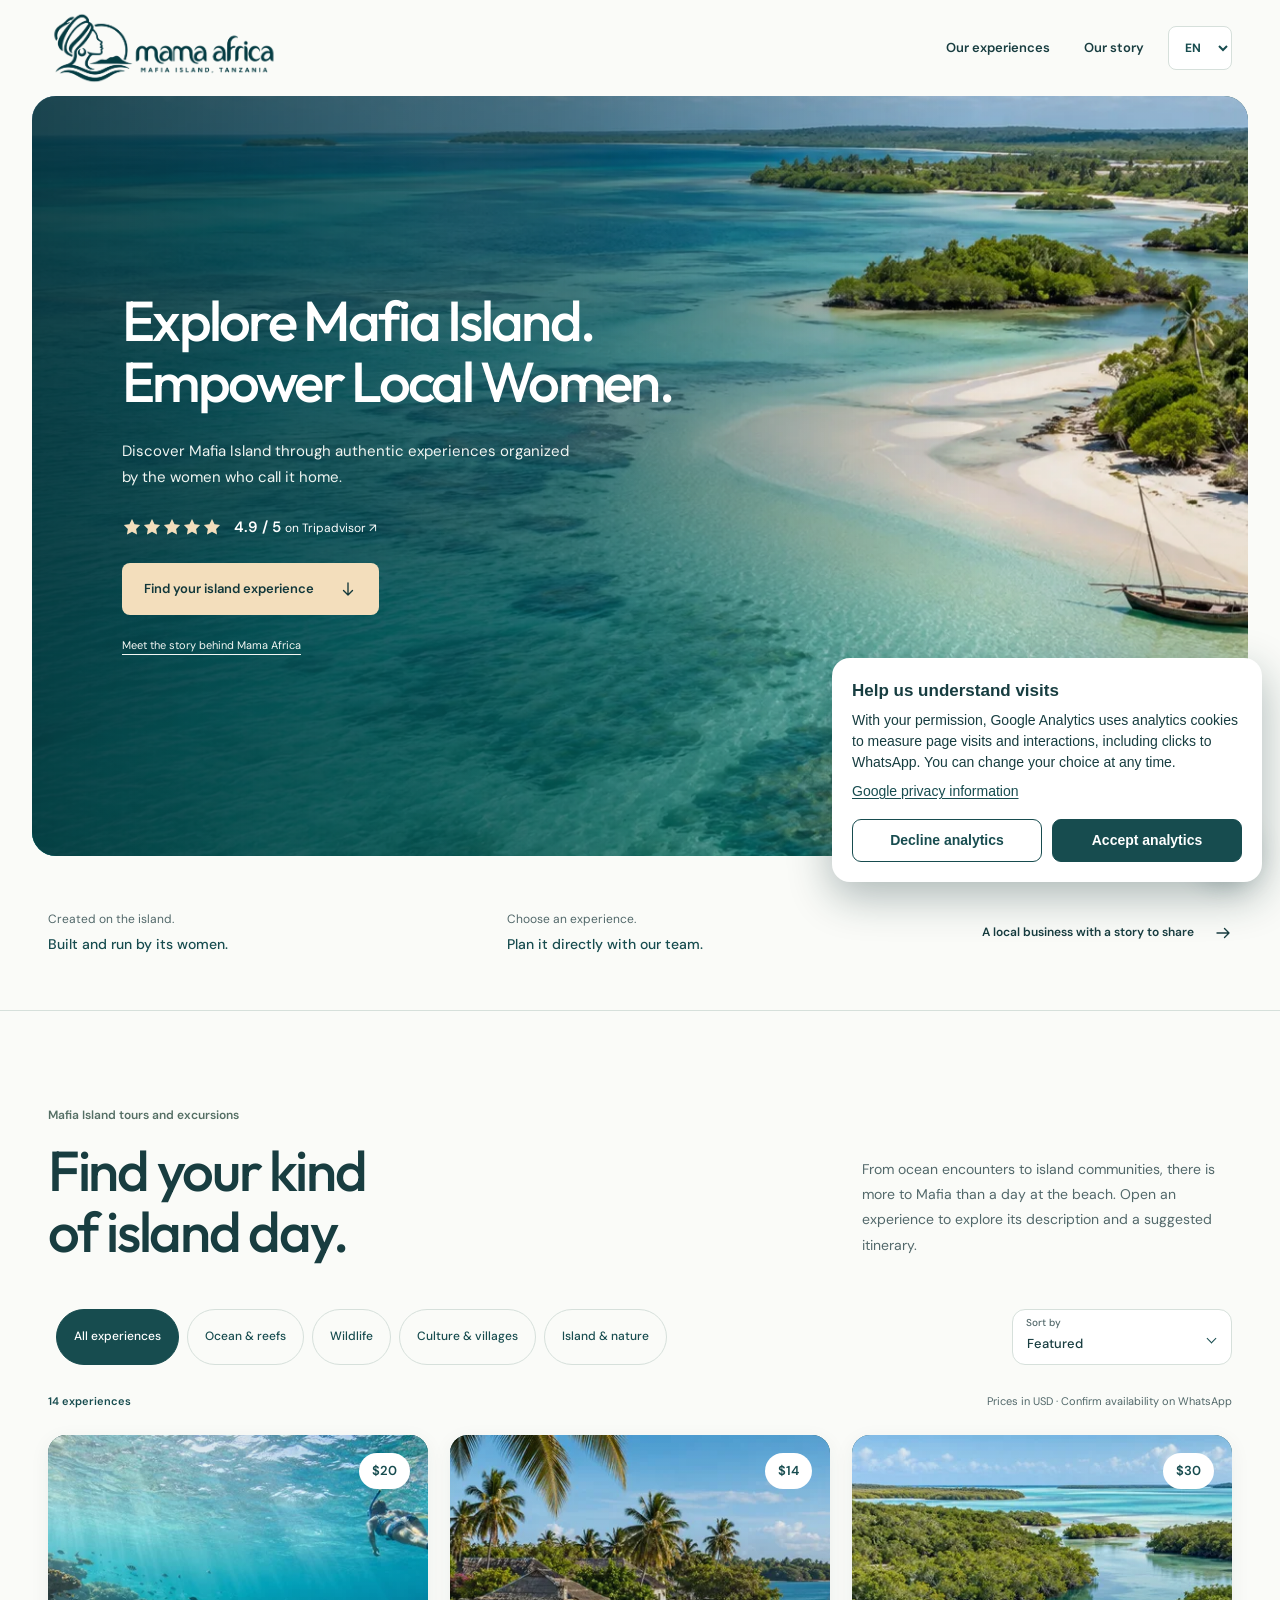
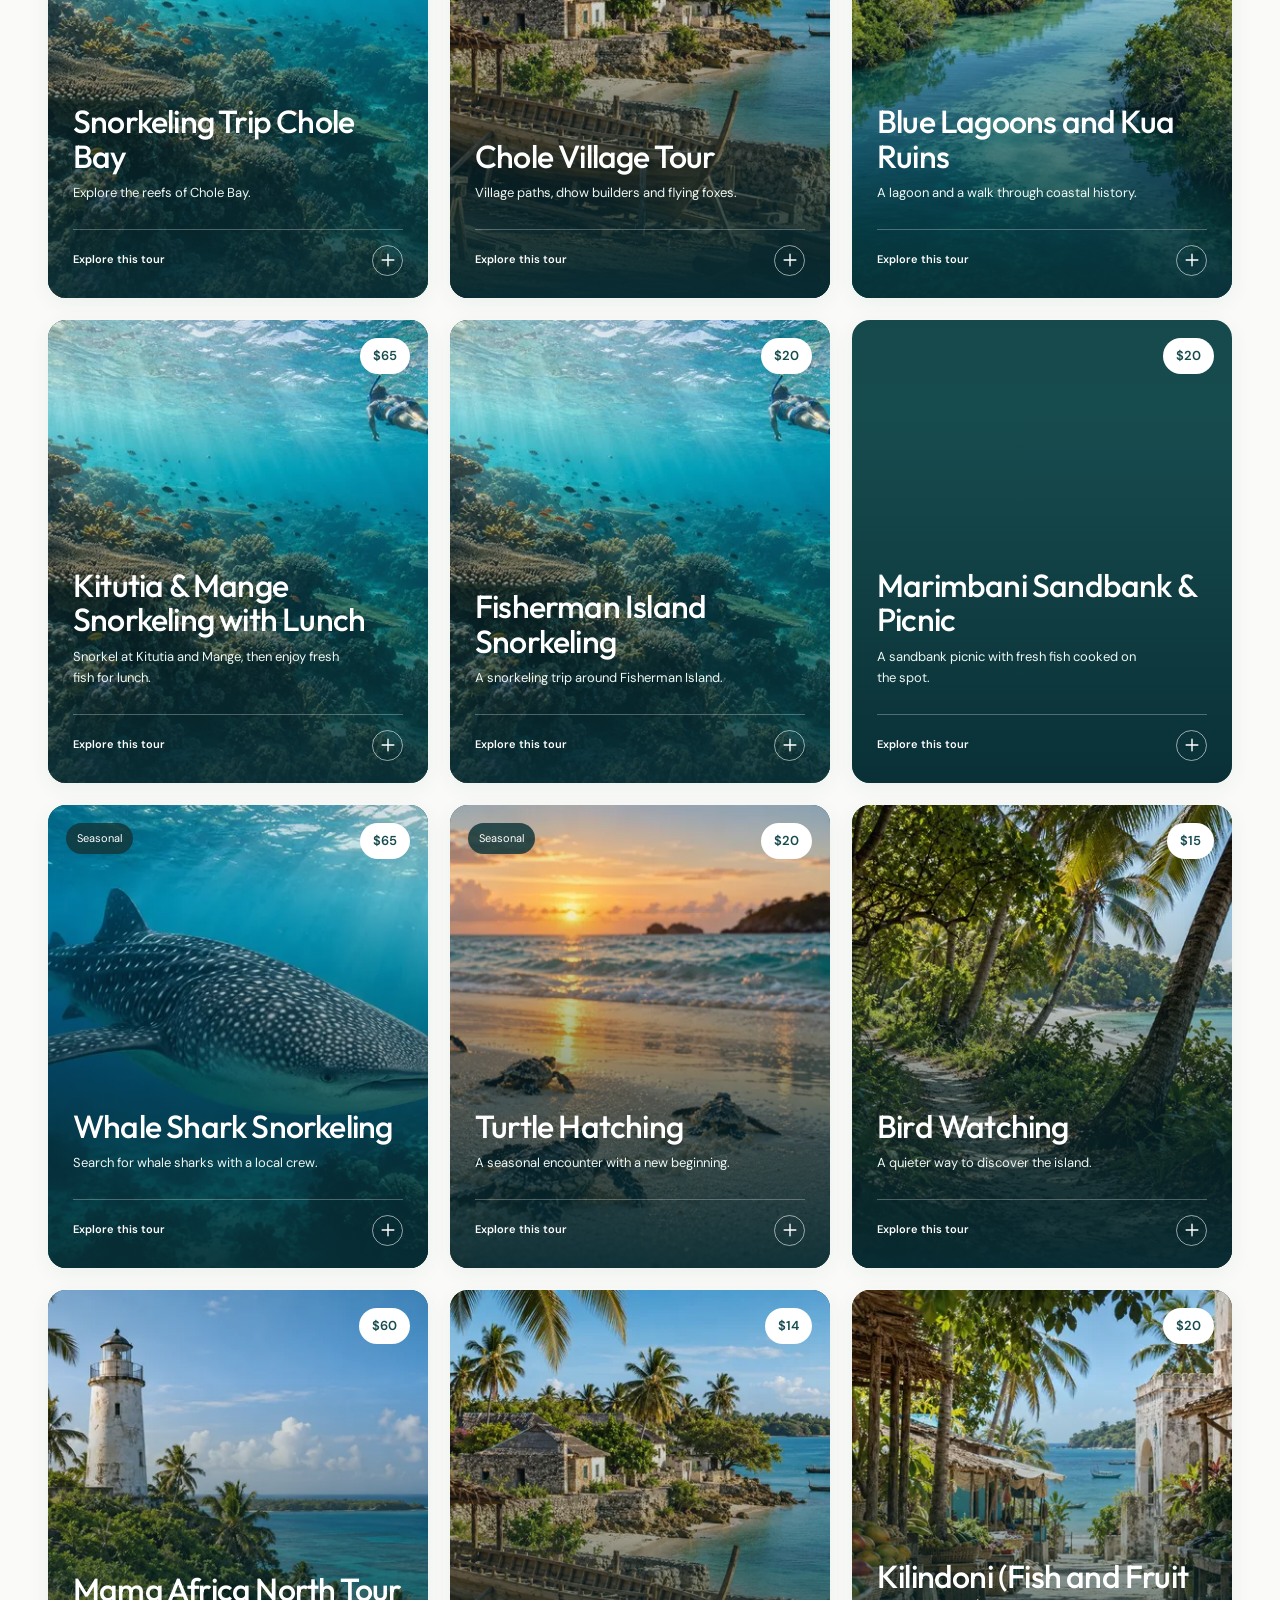
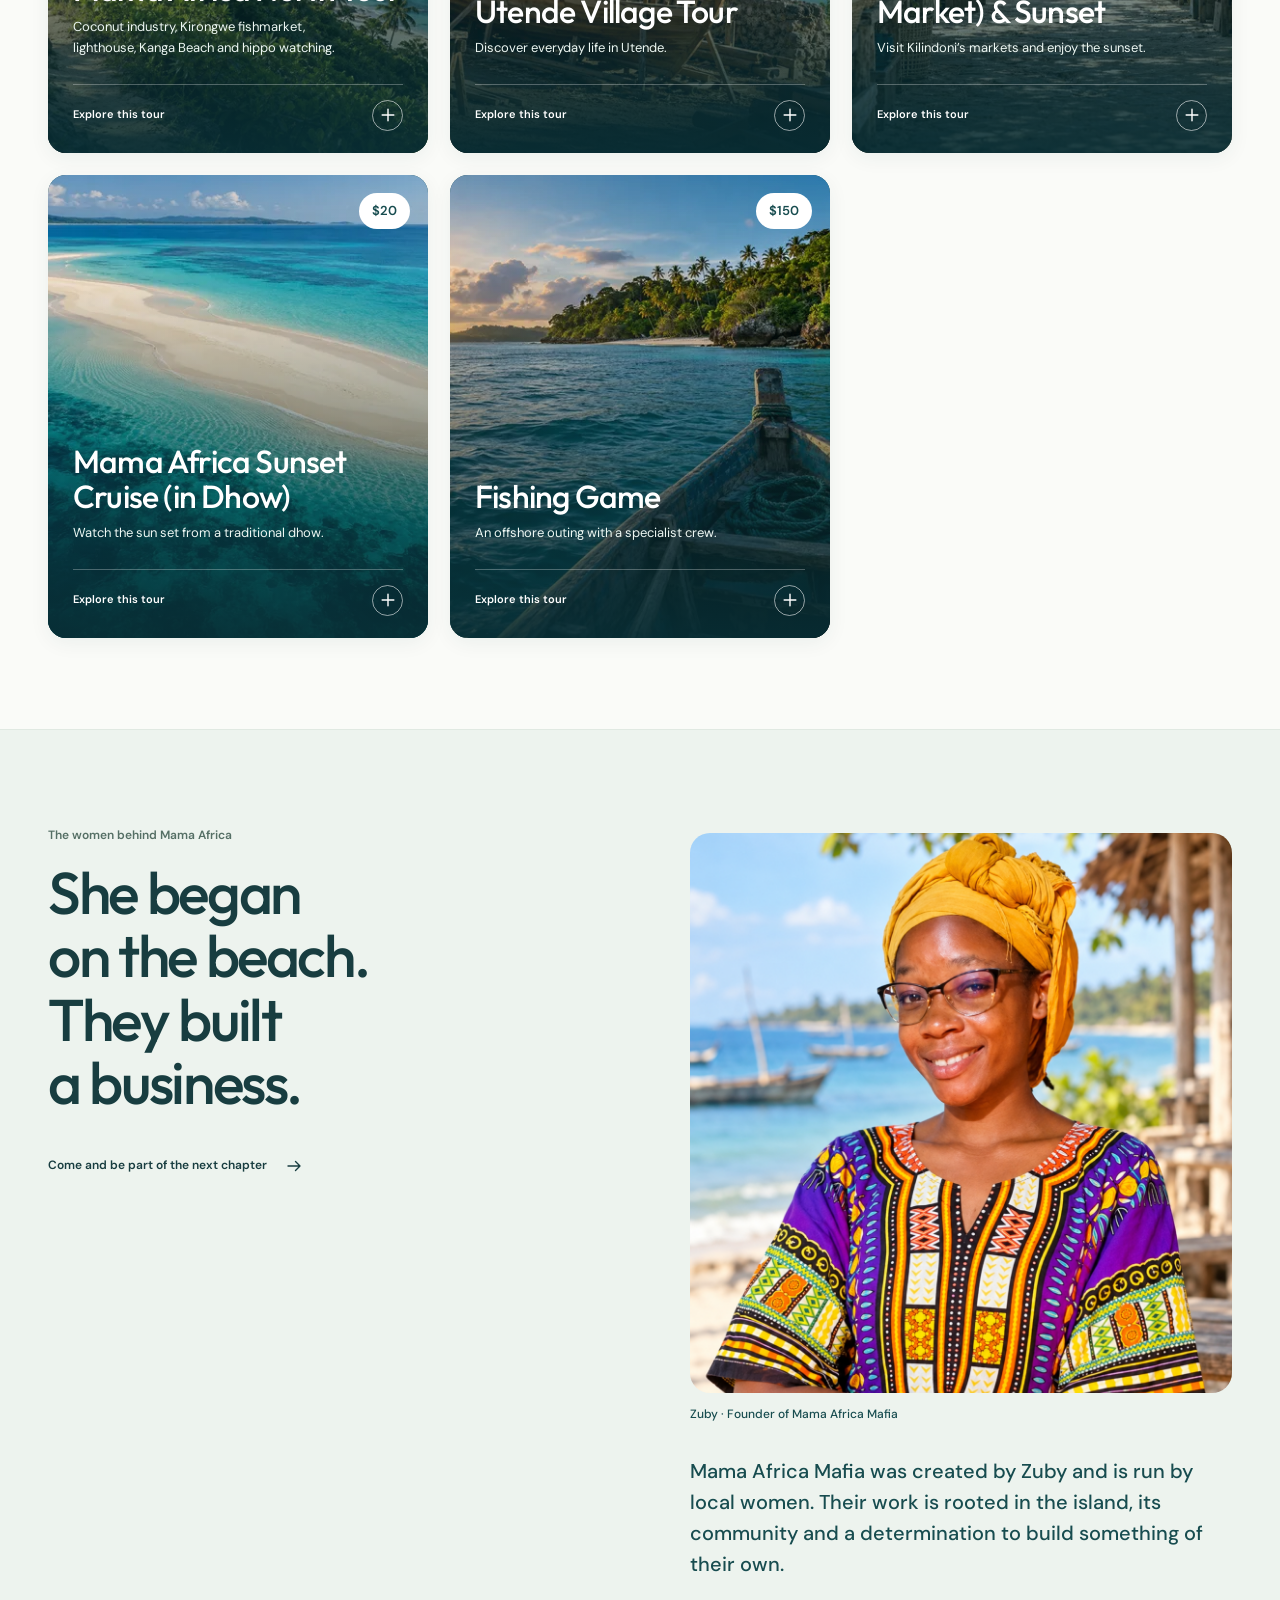
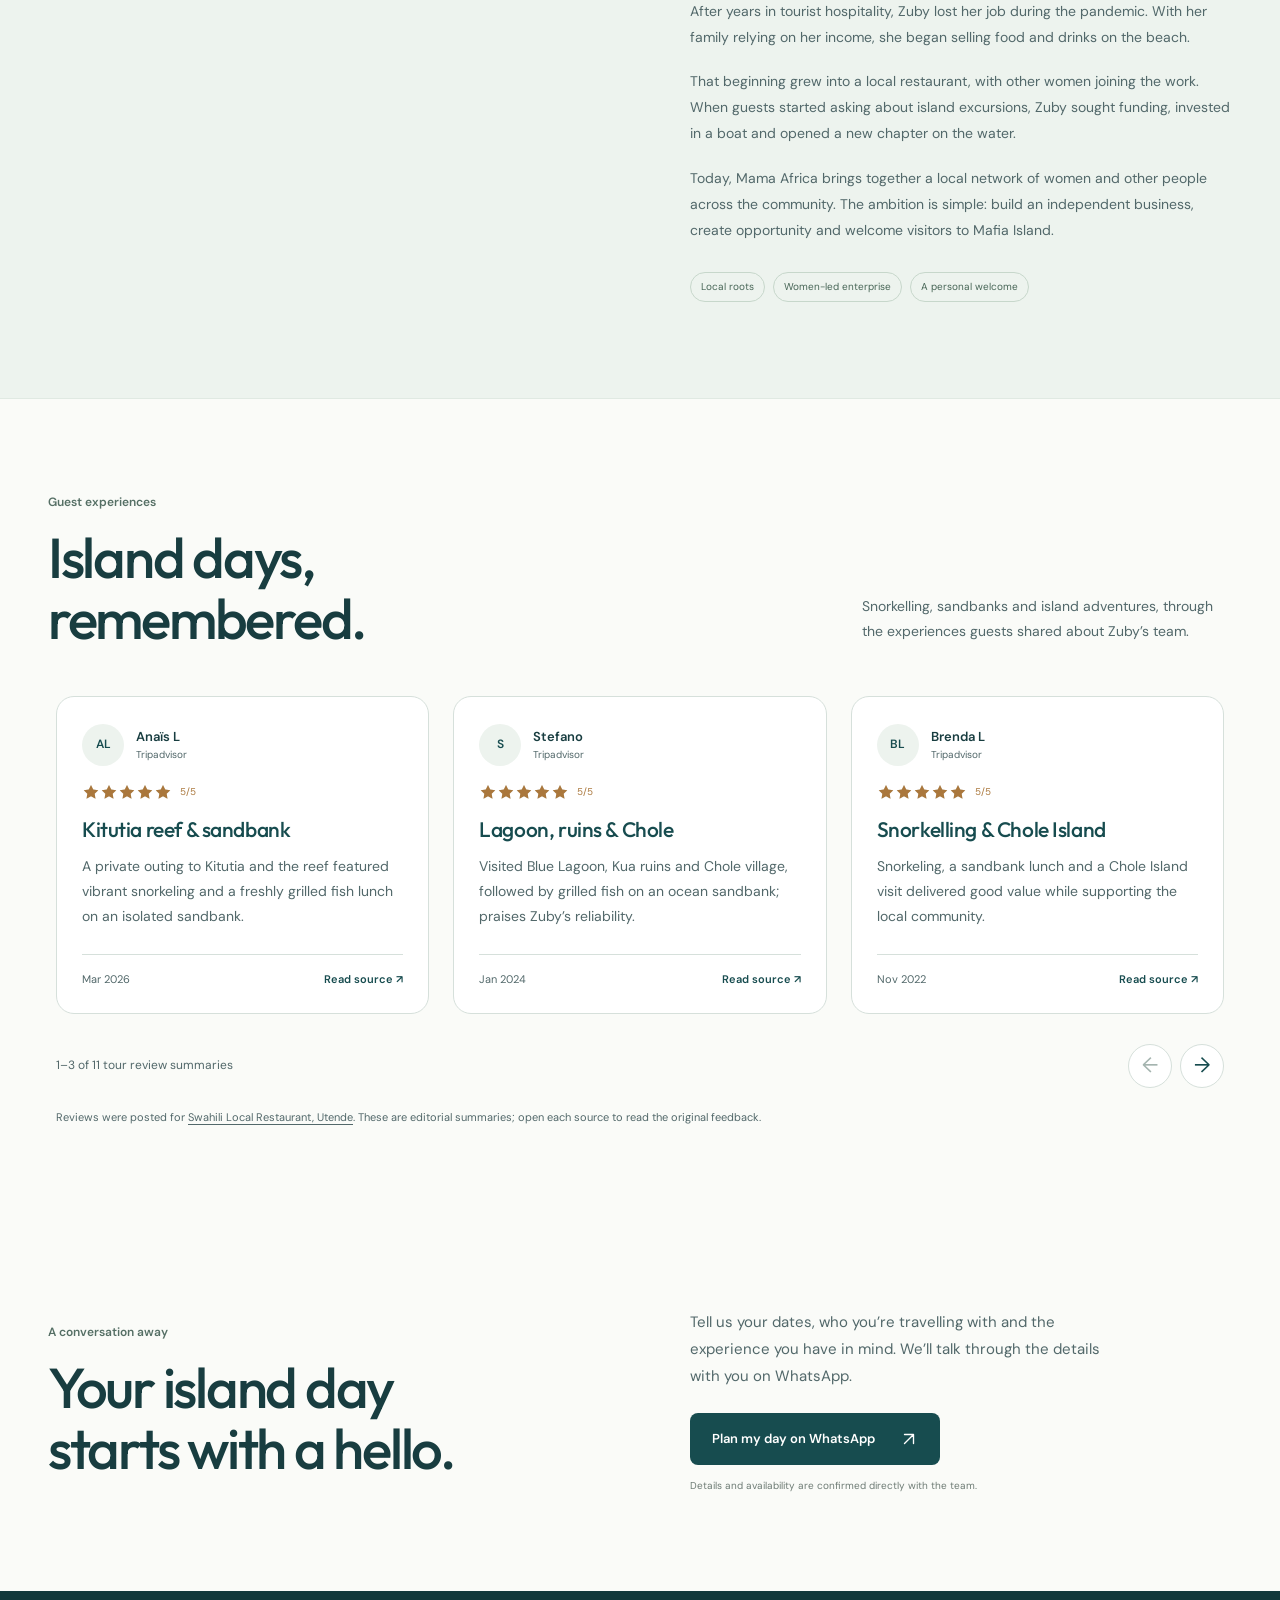
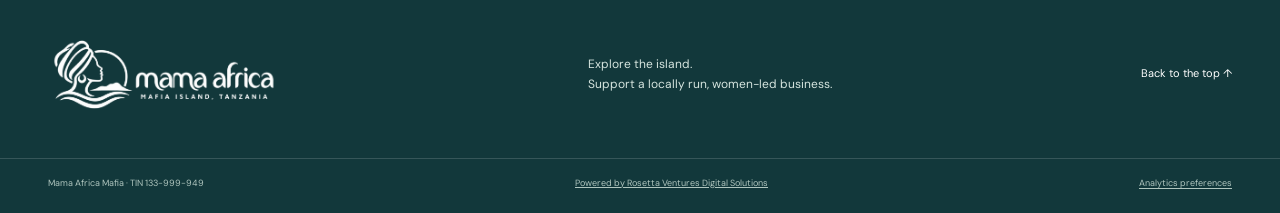
==== commit 950c9ca7: "Connect consent-based GA4 tracking and Search Console verification" ====
--- a/index.html
+++ b/index.html
@@ -28,6 +28,7 @@
   <link rel="preconnect" href="https://fonts.googleapis.com">
   <link rel="preconnect" href="https://fonts.gstatic.com" crossorigin>
   <link rel="stylesheet" href="landing-v2/preview-v2.css?v=20261024-i18n1">
+  <link rel="stylesheet" href="analytics-consent.css?v=20261027a">
   <script src="landing-v2/preview-v2-data.js?v=20261020-tourcontent1" defer></script>
   <script src="landing-v2/preview-v2-tour-translations.js?v=20261024-i18n1" defer></script>
   <script src="landing-v2/preview-v2-i18n.js?v=20261027-seo1" defer></script>
@@ -35,6 +36,7 @@
   <script src="landing-v2/preview-v2-hero.js?v=20261015" defer></script>
   <script src="landing-v2/preview-v2-reviews.js?v=20261024-i18n1" defer></script>
   <script src="landing-v2/preview-v2-whatsapp.js?v=20261014-oval2" defer></script>
+  <script src="analytics-consent.js?v=20261027a" defer></script>
 </head>
 <body>
   <a class="skip-link" href="#main">Skip to content</a>
--- a/analytics-consent.css
+++ b/analytics-consent.css
@@ -0,0 +1,12 @@
+.analytics-consent[hidden] { display: none; }
+.analytics-consent { position: fixed; z-index: 1000; right: 18px; bottom: 18px; width: min(430px, calc(100vw - 36px)); padding: 20px; border-radius: 18px; background: #fff; color: #173d40; box-shadow: 0 14px 44px #102f3355; font: 14px/1.5 Arial, sans-serif; }
+.analytics-consent strong { display: block; margin-bottom: 7px; font-size: 17px; }
+.analytics-consent p { margin: 0 0 8px; }
+.analytics-consent a { color: #174c4f; text-decoration: underline; text-underline-offset: 2px; }
+.analytics-consent-actions { display: flex; gap: 10px; margin-top: 17px; }
+.analytics-consent-actions button { flex: 1; min-height: 43px; padding: 8px 12px; border: 1px solid #174c4f; border-radius: 9px; font: inherit; font-weight: 700; cursor: pointer; }
+.analytics-consent-actions button:first-child { background: #fff; color: #174c4f; }
+.analytics-consent-actions button:last-child { background: #174c4f; color: #fff; }
+.analytics-consent-actions button:focus-visible, .analytics-settings:focus-visible { outline: 3px solid #d99d52; outline-offset: 3px; }
+.analytics-settings { padding: 0; border: 0; background: none; color: inherit; font: inherit; text-decoration: underline; text-underline-offset: 2px; cursor: pointer; }
+@media (max-width: 520px) { .analytics-consent { right: 10px; bottom: 10px; width: calc(100vw - 20px); padding: 17px; } .analytics-consent-actions { flex-direction: column; } }
